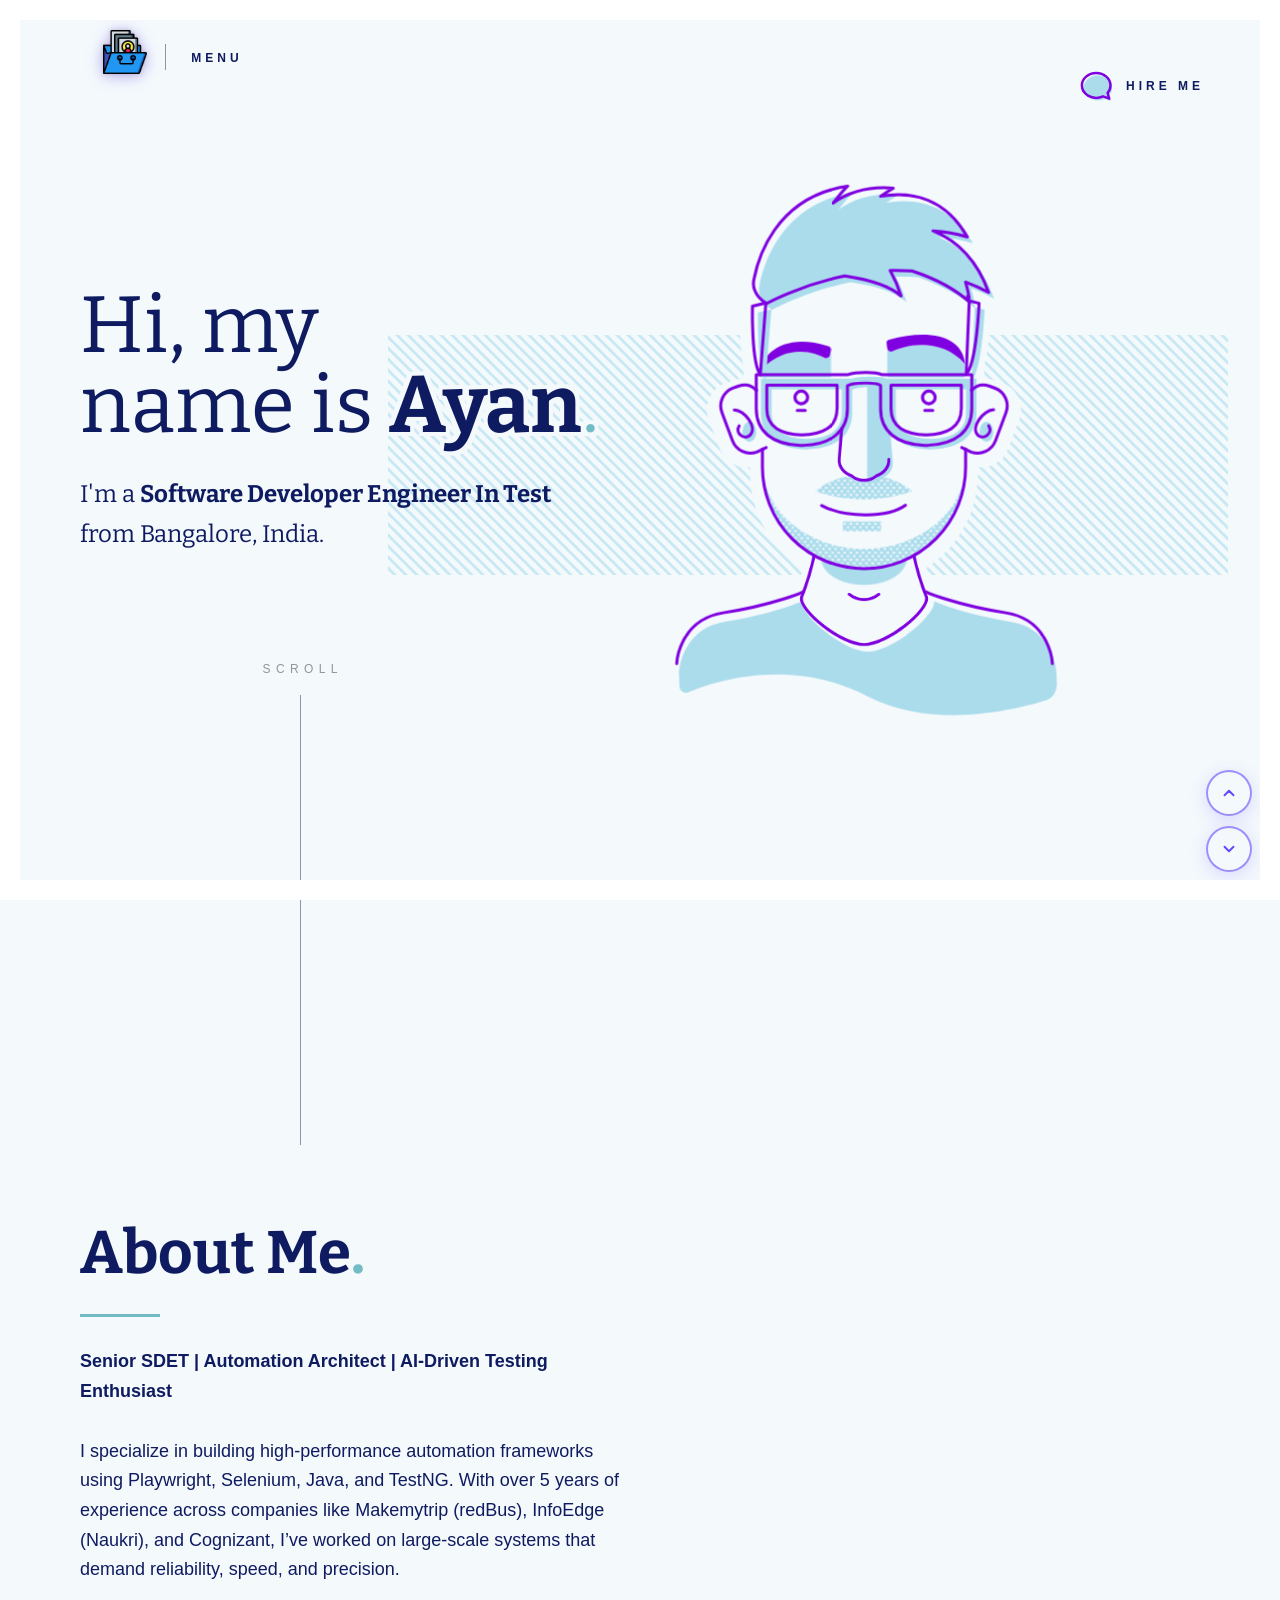
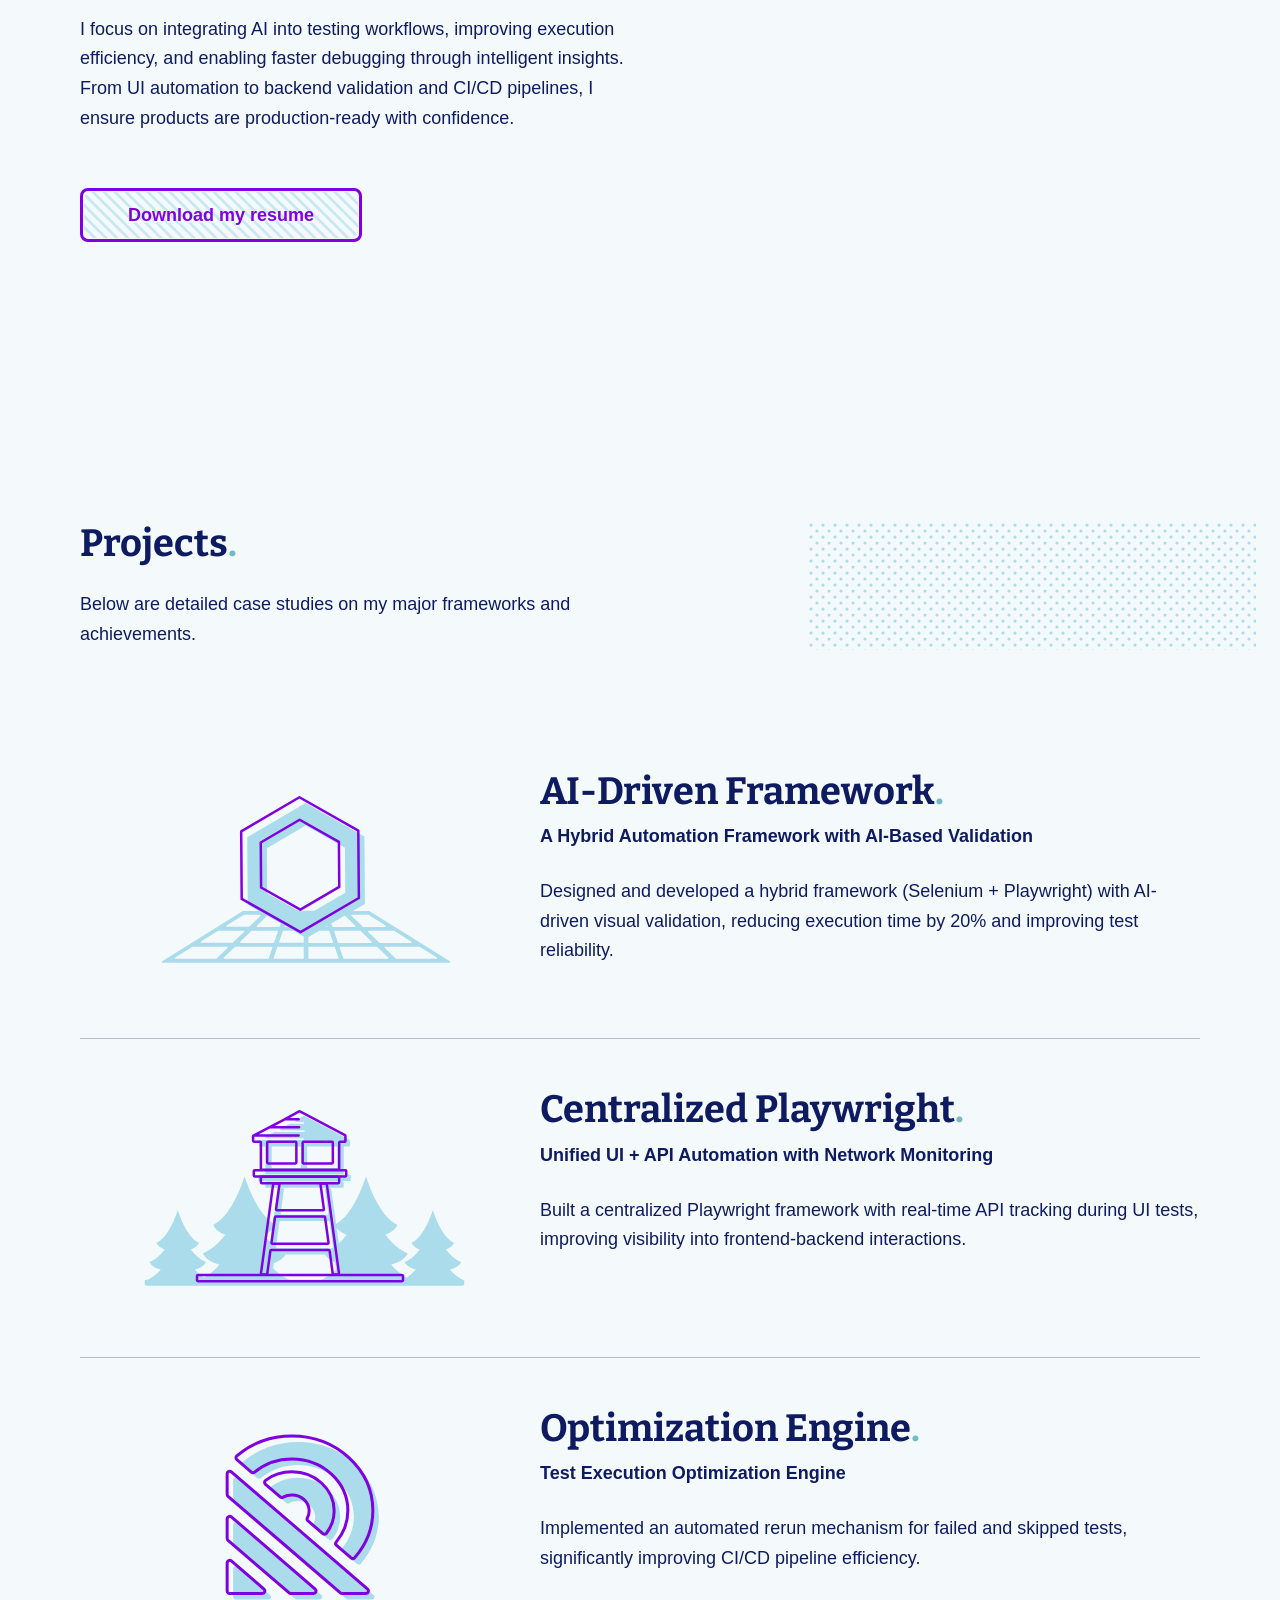
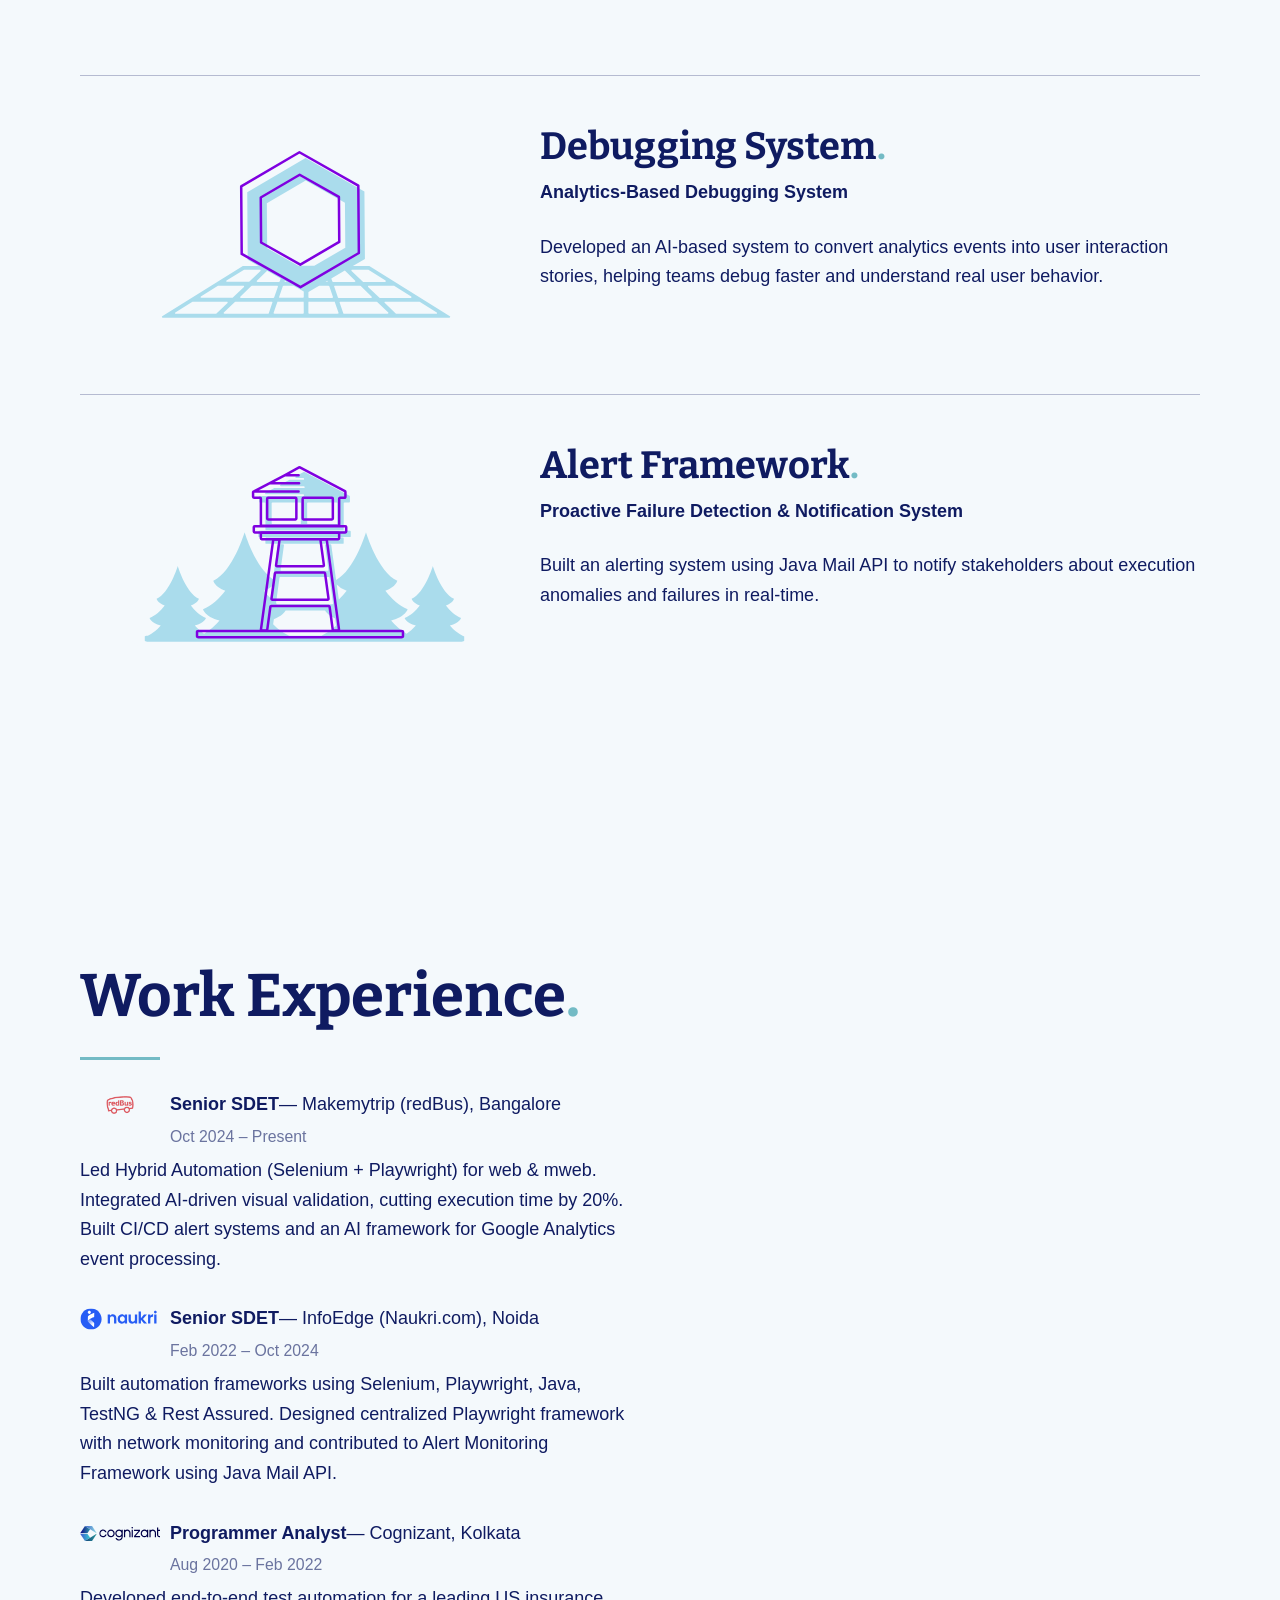
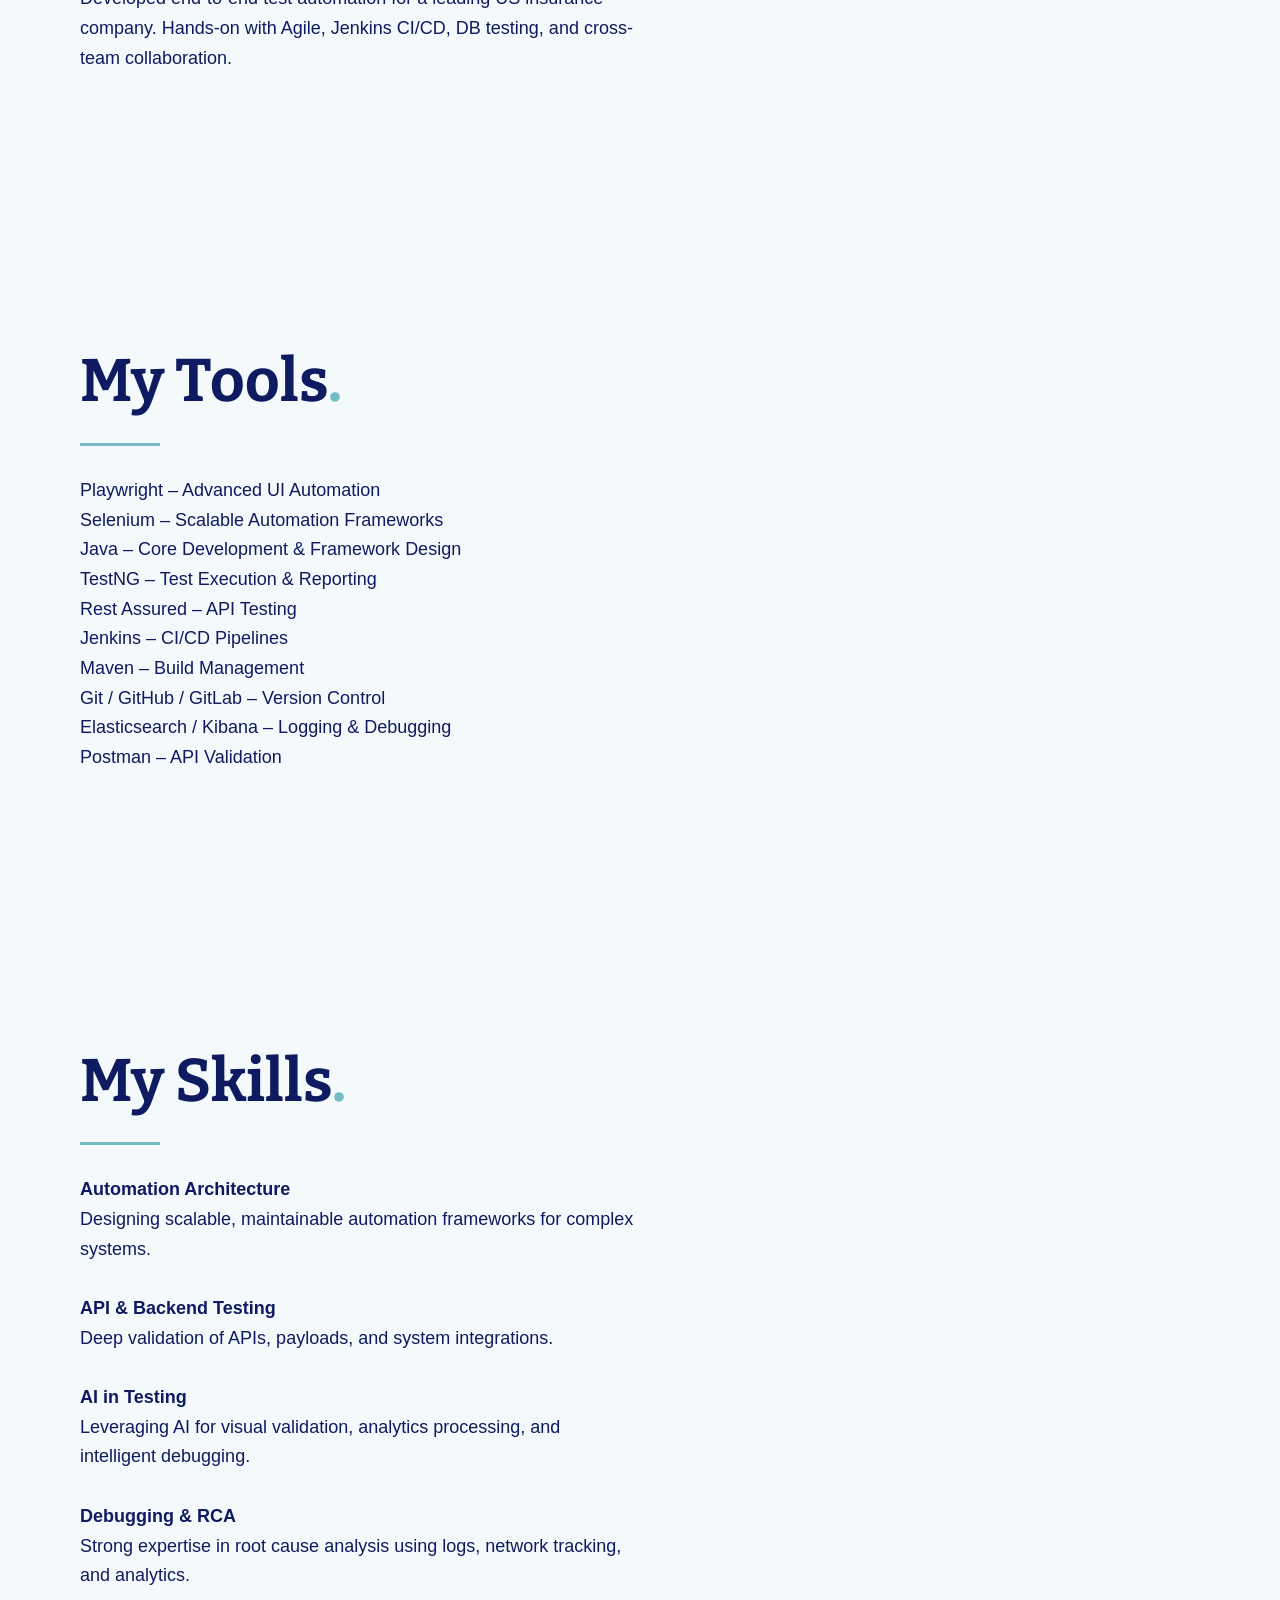
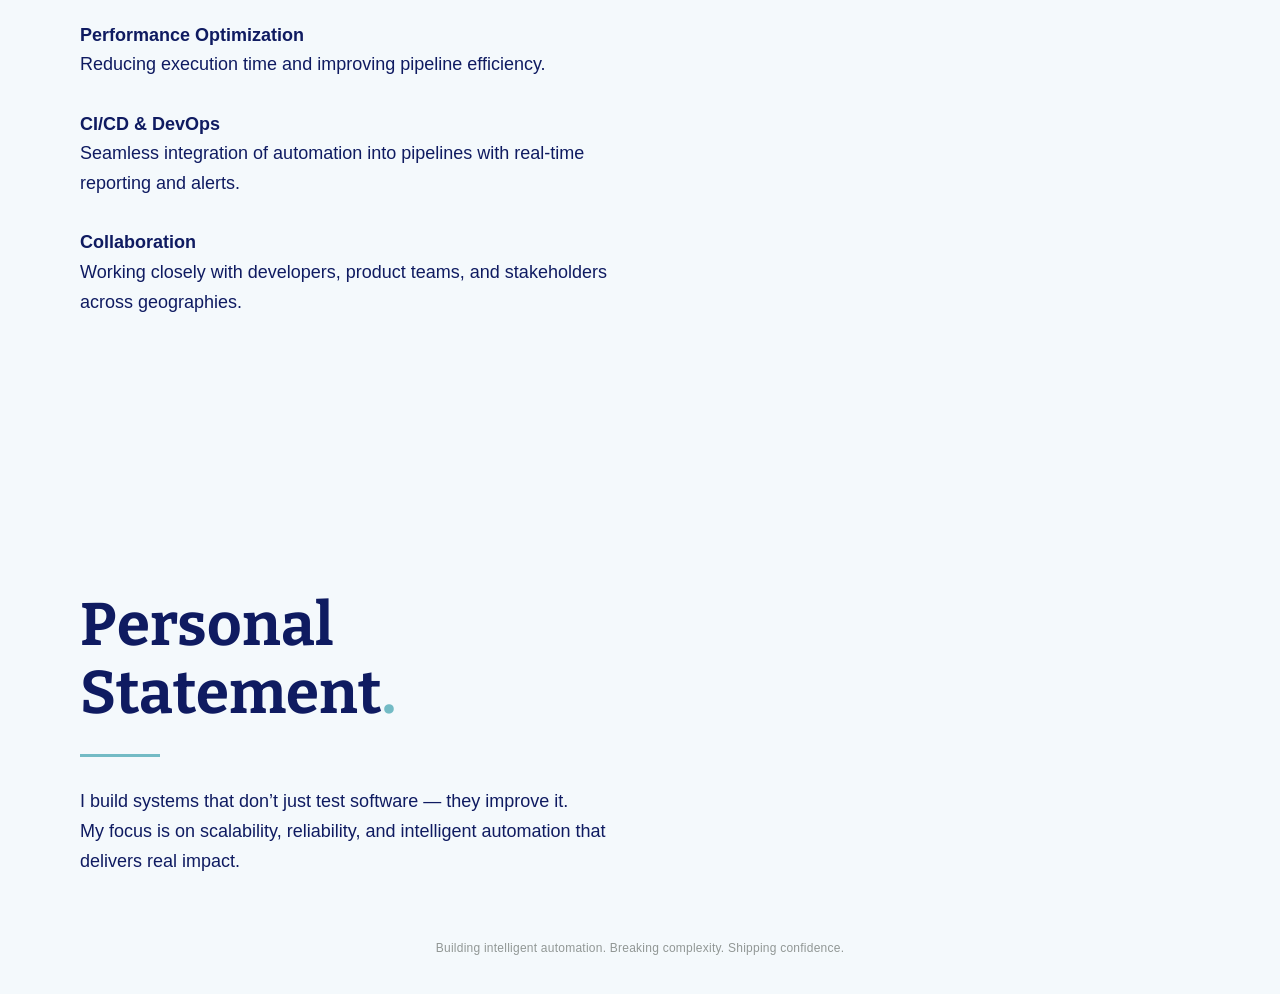
==== index.html @ 2350c87d "feat: initialize portfolio project structure with base styles, assets, and configuration files" ====
<!doctype html><html class="no-js" lang="en"><head><meta charset="UTF-8"><meta name="viewport" content="width=device-width,initial-scale=1"><meta http-equiv="X-UA-Compatible" content="ie=edge"><title>Ayan Ray - SDET</title><meta name="description" content="Robb is an independent creative developer from South Wales who loves helping organisations to build ambitious yet accessible web projects. Sometimes, he also writes in the third person."><meta name="theme-color" content="#aadcec"><meta name="color-scheme" content="only light"><link rel="apple-touch-icon" sizes="180x180" href="./assets/img/apple-touch-icon.png"><link rel="icon" type="image/png" sizes="32x32" href="./assets/img/favicon-32x32.png"><link rel="icon" type="image/png" sizes="16x16" href="./assets/img/favicon-16x16.png"><link rel="icon" type="image/png" href="./assets/img/favicon.ico"><link href="https://front-end.social/@robb" rel="me"><meta property="og:site_name" content="Robb Owen Digital"><meta property="og:type" content="website"><meta property="og:locale" content="en_gb"><meta property="og:url" content="https://robbowen.digital/"><meta property="og:title" content="Robb Owen - Independent Creative Developer"><meta property="og:description" content="Robb is an independent creative developer from South Wales who loves helping organisations to build ambitious yet accessible web projects. Sometimes, he also writes in the third person."><meta property="og:image" content="https://robbowen.digital/assets/img/card.png"><meta name="twitter:image" content="https://robbowen.digital/assets/img/card.png"><meta name="twitter:creator" content="@Robb0wen"><link href="/feed.xml" rel="alternate" type="application/rss+xml" title="RSS Feed"><script>document.querySelector('html').classList.add('js');
    document.querySelector('html').classList.remove('no-js');</script><link href="https://fonts.googleapis.com/css?family=Bitter:400,700&display=swap" rel="stylesheet"><link rel="stylesheet" href="./assets/css/styles.css"><style id="theme">:root{--bg:#f4f9fc;--line:#7f00e0;--fill:#aadcec;--text:#0f1b61;--subtext:#73bbc5;--duo:#aadcec}.stripes{background-image:url("data:image/svg+xml,%3Csvg xmlns='http://www.w3.org/2000/svg' viewBox='0 0 22.93 22.93'%3E%3Cpolygon fill='%23aadcec' points='0 8.18 14.75 22.93 22.74 22.93 0 0.19 0 8.18'/%3E%3Cpolygon fill='%23aadcec' points='22.93 8.37 22.93 0.38 22.56 0 14.56 0 22.93 8.37'/%3E%3C/svg%3E");background-size:11px;opacity:.6}.dots{background-image:url("data:image/svg+xml,%3Csvg version='1.1' id='Layer_1' xmlns='http://www.w3.org/2000/svg' xmlns:xlink='http://www.w3.org/1999/xlink' x='0px' y='0px' viewBox='0 0 22.9 22.9' style='enable-background:new 0 0 22.9 22.9;' xml:space='preserve'%3E%3Ccircle fill='%23aadcec' class='st0' cx='5.7' cy='5.9' r='3'/%3E%3Ccircle fill='%23aadcec' class='st0' cx='17.2' cy='17.2' r='3'/%3E%3C/svg%3E%0A");background-size:12px}</style></head><body><script>
// Force reveal all sections immediately for local/static deployment
window.addEventListener('load', function() {
  setTimeout(function() {
    // Remove loading screen
    var loader = document.querySelector('.loading');
    if (loader) { loader.classList.remove('loading--in'); setTimeout(function(){ loader.style.display='none'; }, 600); }
    // Remove is-loading class
    document.documentElement.classList.remove('is-loading');
    // Force all data-reveal elements to show
    document.querySelectorAll('[data-reveal]').forEach(function(el) {
      var cls = el.dataset.reveal;
      el.classList.add(cls);
      delete el.dataset.reveal;
    });
    // Force reveal-content visible
    document.querySelectorAll('.reveal-content').forEach(function(el) {
      el.style.opacity = '1';
      el.style.transform = 'none';
    });
  }, 800);
});
</script><a class="skip-link u-vhide" href="#main-content">Skip to content</a><div class="loading loading--in"><div class="loading__mask"></div><div class="loader"><div class="lds-ellipsis"><div></div><div></div><div></div><div></div></div></div></div><div class="pagewrap"><div class="mainnav"><div class="logo-wrap"><a href="/"><span class="u-vhide">Back to the homepage</span> <span class="logo js-logo"><img src="./assets/img/custom/portfolio.png" alt="Ayan Ray" style="height:44px;width:auto;display:block;object-fit:contain;"></span></a></div><div class="menu-link"><button class="menu-link__trigger js-menu-trigger" aria-expanded="false" aria-controls="main-menu"><span class="menu-link__mask"><span class="menu-link__label menu-link__label--close js-menu-label-close" aria-hidden="true">Close</span> <span class="menu-link__label menu-link__label--open js-menu-label-open" aria-hidden="false">Menu</span></span></button></div><a class="hire-me" href="mailto:rayayan1947@gmail.com?subject=🤘 Hi Ayan, I\'d like to hire you" data-config-href="menu.hire_me_link"><div class="shade" data-drift="-4 -6" data-drift-center="y"><svg xmlns="http://www.w3.org/2000/svg" viewBox="0 0 60 60"><path class="filled-path" d="M30.78,9.87c13.52,0,24.46,9.58,24.46,21.41a19.4,19.4,0,0,1-5,12.95h0l2.9,9.82L42.37,50.1h0a27.51,27.51,0,0,1-11.59,2.58,26.84,26.84,0,0,1-14-3.86C10.42,45,6.24,38.52,6.24,31.2,6.24,19.53,17.26,9.87,30.78,9.87Z"/></svg></div><div class="main"><svg xmlns="http://www.w3.org/2000/svg" viewBox="0 0 60 60"><path class="stroke-path" d="M27.78,5.87c13.52,0,24.46,9.58,24.46,21.41a19.4,19.4,0,0,1-5,12.95h0l2.9,9.82L39.37,46.1h0a27.51,27.51,0,0,1-11.59,2.58,26.84,26.84,0,0,1-14-3.86C7.42,41,3.24,34.52,3.24,27.2,3.24,15.53,14.26,5.87,27.78,5.87Z"/></svg></div>Hire me</a></div><div class="main-menu js-menu" id="main-menu"><div class="main-menu__mask"></div><div class="main-menu__flyout"><div class="main-menu__inr wrap"><ul class="social-links"><li class="social-links__item"><a class="social-links__link social-links__link--gh" href="https://github.com/ayanrayrocks" rel="noopener noreferrer" target="_blank">Visit my GitHub</a></li><li class="social-links__item"><a class="social-links__link social-links__link--li" href="https://www.linkedin.com/in/ayan-ray-69ba77141/" rel="noopener noreferrer" target="_blank">Connect on LinkedIn</a></li><li class="social-links__item"><a class="social-links__link social-links__link--email" href="mailto:rayayan1947@gmail.com" rel="noopener noreferrer" target="_blank">Send me an Email</a></li></ul><ul class="main-menu__links primary-links"><li class="primary-links__item"><a aria-current="page" class="primary-links__link t-primary" href="/" aria-describedby="desc_home" data-config="menu.item_home">Home</a> <span id="desc_home" class="primary-links__summary">Back to the home page.</span></li><li class="primary-links__item"><a aria-current="page" class="primary-links__link t-primary" href="/work" aria-describedby="desc_work" data-config="menu.item_work">Work</a> <span id="desc_work" class="primary-links__summary">My featured projects.</span></li><li class="primary-links__item"><a class="primary-links__link t-primary" href="/about" aria-describedby="desc_about" data-config="menu.item_about">About</a> <span id="desc_about" class="primary-links__summary">A little about me and my background.</span></li><li class="primary-links__item"><a class="primary-links__link t-primary" href="/writing" aria-describedby="desc_writing" data-config="menu.item_writing">Writing</a> <span id="desc_writing" class="primary-links__summary">My career &amp; work history.</span></li></ul></div></div></div><main id="main-content" class="page-body page-body--header" tabindex="-1"><svg style="position:absolute;top:-900px;left:-900px;clip:rect(0,0,0,0)"><filter id="duotone_filter"><feColorMatrix type="matrix" result="grayscale" values="1 0 0 0 0
                  1 0 0 0 0
                  1 0 0 0 0
                  0 0 0 1 0"/><feComponentTransfer color-interpolation-filters="sRGB" result="duotone"><feFuncR type="table" tableValues="-0.054901960784313725 0.7647058823529411"></feFuncR><feFuncG type="table" tableValues="0.32941176470588235 0.9647058823529412"></feFuncG><feFuncB type="table" tableValues="0.45098039215686275 1.0274509803921568"></feFuncB><feFuncA type="table" tableValues="0 1"></feFuncA></feComponentTransfer></filter></svg><div class="section"><div style="position:relative" data-prlx="0 -0.125"><div class="avatar-bg"><div class="avatar-wrap"><div class="bar-outer" data-prlx="0 -0.175"><div class="bar stripes" data-drift-center="x" data-drift="-10 -10"></div></div><div class="avatar avatar--intro avatar--ready"><svg class="base" viewBox="0 0 702 726"><defs><clipPath id="clip--chin"><path class="svg-blank" d="M351,538.29a133.13,133.13,0,0,1-53.48-11.11v70.14H404.49V527.18A133.22,133.22,0,0,1,351,538.29Z"/></clipPath><clipPath id="clip--eyebrow-l"><rect class="svg-blank" x="224.5" y="213.67" width="87.98" height="87.98"/></clipPath><clipPath id="clip--eyebrow-r"><rect class="svg-blank" x="376.36" y="220.19" width="98.52" height="85.33"/></clipPath><pattern id="pattern--stubble" data-name="SVGID 4 " width="83.3" height="97.7" patternTransform="matrix(0.09, 0, 0, -0.09, -7212.72, 6963.89)" patternUnits="userSpaceOnUse" viewBox="0 0 83.3 97.7"><rect class="svg-blank" width="83.3" height="97.7"/><rect class="svg-blank" width="83.3" height="97.7"/><rect class="svg-fill" x="41.6" y="-24.5" width="83.3" height="48.9"/><circle class="svg-bg" cx="66.3" cy="-0.3" r="17"/><rect class="svg-fill" x="-41.7" y="-24.5" width="83.3" height="48.9"/><rect class="svg-fill" y="24.3" width="83.3" height="48.9"/><circle class="svg-bg" cx="24.6" cy="48.6" r="17"/><rect class="svg-fill" x="41.6" y="73.2" width="83.3" height="48.9"/><circle class="svg-bg" cx="66.3" cy="97.4" r="17"/><rect class="svg-fill" x="-41.7" y="73.2" width="83.3" height="48.9"/></pattern></defs></svg><div class="avatar__animwrap"><div class="layer"><div class="layer head__rotation"><svg viewBox="0 0 702 726"><path class="bgmask mask__head" d="M539.56,330a34.69,34.69,0,0,0-19.39-18.39l-6.88-2.53a33.49,33.49,0,0,0-15.39-2.32V294h-1c2.83-9.45,5.16-22.14,7.05-38.3,2.38-20.48,3.18-39.58,3.21-40.4l.09-2.22,21,11.38-9.74-27.08c-7.53-20.95-17.9-38.58-31-52.75l16.93,5.19-13.62-24C472.1,92.65,445,73.13,411.47,68.2l10.84-6.61-33.48-2.85a140.09,140.09,0,0,0-34.67,1.18l9.89-9.21-35.32,5.42C286,62.69,252.41,82.93,229,116.29c-17.63,25.13-24.75,51.62-27.45,65.3a34.93,34.93,0,0,0,4.26,26.67l-6.33,1.49-.19,8.5c-.21,9.27-.74,50.19,5.12,75.75h-.32v12.78a33.55,33.55,0,0,0-15.44,2.31l-6.8,2.5-.11,0a34.93,34.93,0,0,0-20.16,45c3.32,9,9.87,26.53,13.2,35.41a35.1,35.1,0,0,0,37.06,22.55v6.74c0,76.73,62.42,139.17,139.17,139.18S490.19,498.06,490.2,421.32V414.6a35.11,35.11,0,0,0,36.9-22.54c3.34-8.91,9.87-26.41,13.19-35.37A34.69,34.69,0,0,0,539.56,330Z"/></svg></div><div><svg viewBox="0 0 702 726"><g class="backgroundMask"><path class="bgmask mask__shoulders" d="M588.92,668.08a85,85,0,0,0-8.71-31.4c-7.52-15-23-34-54.27-39.1-45.62-7.42-75.42-17.86-87.34-22.57-3.41-9.62-9.35-27.46-12.91-44.29A11,11,0,0,0,408.62,524H295.42a11,11,0,0,0-17.06,6.72,368.9,368.9,0,0,1-12.06,41.84l-.62.28c-5.72,2.55-37,15.71-92.58,24.74-31.23,5.08-46.75,24.07-54.27,39.1a85.13,85.13,0,0,0-8.7,31.4l0,.35.61,17a17.1,17.1,0,0,0,17.66,16.45,16.83,16.83,0,0,0,6-1.33,277.13,277.13,0,0,1,82.46-20c45.92-3.82,89.17,4.51,128.55,24.76,34.77,17.85,73,23.82,108.61,23.82,48.52,0,92.08-11.09,115.1-18.24a29,29,0,0,0,20.31-28.66Z"/></g><g class="shoulders"><path class="shading svg-fill" d="M585.93,665.46s-2.24-53.35-55.43-62c-54-8.78-86-21.62-93.73-24.93,1,18-52,61.2-80.63,61.2h-.21c-28.89,0-82.53-43.93-80.59-61.67-5.25,2.34-37.82,16.14-94.79,25.4-53.2,8.66-55.43,62-55.43,62l.59,16.67a8.07,8.07,0,0,0,11.2,7.15c30.86-13,123.49-43.91,218.61,5,80,41.08,180,16.46,216.92,5a19.94,19.94,0,0,0,14-19.74Z"></path><path d="M426.35,566.53s33.95,15.6,97.85,25.75c54.46,8.66,56.75,62,56.75,62" class="svg-stroke"></path><path d="M277,566.53s-34,15.6-97.85,25.75c-54.46,8.66-56.75,62-56.75,62" class="svg-stroke"></path></g><g class="neck"><g class="mask mask--chin"><path class="neck__shadow svg-fill" d="M298.68,462v65.2c1.52,17.26,24.37,31,52.33,31s50.78-13.71,52.3-31h.08V462Z"/></g><path class="svg-stroke" d="M290.14,522.34c-5.23,24.68-15.39,51.07-15.39,51.07-3.19,16,48.49,57.59,76.17,57.59h.2c27.68,0,79.36-41.62,76.17-57.59,0,0-10.16-26.39-15.38-51.08"/><path class="neck__adamsapple svg-stroke" d="M332.93,569.71a28.43,28.43,0,0,0,36.14,0"/></g></svg></div></div><div class="head layer"><div class="head__y"><div class="head__yaw"><div class="head__rotation"><div class="shading face-tilt"><svg id="" class="" viewBox="0 0 702 726"><ellipse class="svg-fill" cx="211.09" cy="371.36" rx="8.4" ry="12.43"/><ellipse class="svg-fill" cx="500.51" cy="371.36" rx="8.4" ry="12.43"/></svg></div><div class="beard"><svg id="" class="" viewBox="0 0 702 726"><path class="beard__tache svg-pattern" d="M365.9,425.2a23.71,23.71,0,0,1-29.83,0c-25.53,1.6-44.4,18.82-44.4,18.82A187.24,187.24,0,0,0,410,444S391.3,426.82,365.9,425.2Z"/><path class="beard__chin svg-pattern" d="M351,514.25h0c-68.51,0-124-46.38-124-103.6v3.58A124.06,124.06,0,0,0,351,538.29h0A124.06,124.06,0,0,0,475.08,414.23v-3.58C475.08,467.87,419.54,514.25,351,514.25Z"/><rect class="beard__lip svg-pattern" x="325.2" y="480.7" width="46.65" height="12.1"/></svg></div><div class="eyebrows face-tilt"><div class="eyebrow eyebrows__left"><svg id="" class="" viewBox="0 0 702 726"><path class="svg-fill" d="M302.61,286.93C290,280.19,257.47,268.87,225,301.6v75.56h85.51V277.83l-1,5.81A4.8,4.8,0,0,1,302.61,286.93Z"/><path class="brow svg-fill-stroke" d="M310.54,277.83l-1,5.81a4.8,4.8,0,0,1-7,3.29c-12.68-6.77-45.49-18.19-78.11,15.2,1.65-17.62,28.26-47.23,83-29.23A4.37,4.37,0,0,1,310.54,277.83Z"/></svg></div><div class="eyebrow eyebrows__right"><svg id="" class="" viewBox="0 0 702 726"><path class="svg-fill" d="M386.13,276.58a4.74,4.74,0,0,1-6.72-3.33v85.5h94.43V291.64C442.9,257.6,399,270.43,386.13,276.58Z"/><path class="brow svg-fill-stroke" d="M378.58,267.19l.78,5.81a4.74,4.74,0,0,0,6.77,3.58c13-6.2,57.4-19.17,88.37,15.77-3.29-35.13-44.14-43.45-92.72-29.9A4.33,4.33,0,0,0,378.58,267.19Z"/></svg></div><div class="browmask"><svg id="" class="" viewBox="0 0 702 726"><path class="bgmask" d="M375.2,305c-4.7-1.7-11.5-2.8-21-2.8-4.6,0-14.8.3-23.2,2.8H216.1v42.9c0,28.4,20.2,45.1,55.6,46.2v.1h3.8V394c35.4-1.1,55.6-17.8,55.6-46.2V319c2.5-1.4,9.9-3.4,21-3.6,12.1-.3,18.8,1.7,20.8,3v29.5c0,28.4,20.2,45.1,55.6,46.2v.1h3.8V394c35.4-1.1,55.6-17.8,55.6-46.2V305Z"/><path class="svg-fill" d="M498.27,222.15l-11.87-3c-.71-2-1.44-4-2.13-5.9.68.68,1.26,1.35,1.94,2a169.32,169.32,0,0,0-4.45-19.16,212.14,212.14,0,0,1,28.16,12.68c-14.52-40.36-39.2-63.5-68-75.11a175.25,175.25,0,0,1,42,7.45C457.56,94.72,417.39,84.84,378,91.52c4.55-3.1,9.78-6.39,15.49-9.87-31.84-2.71-55.85,5.9-73.66,18.2,5-5.52,11-14.33,18-20.81C247.63,92.88,227.69,171,223.53,192.28c-4.77,19.32,15.49,30.1,15.49,30.1s39.68-22.17,95.33-33.69c25.65,3.88,52.46,10,68.72,24.49A167.64,167.64,0,0,0,389.71,182c8.71-.1,17.62,0,26.62.58,25.47,8.3,52.25,22.14,69.88,37.55-.24,6.42-1.59,42.5-3.55,86.33H379.26c-4.55-1.64-11.13-2.71-20.32-2.71-4.46,0-14.33.29-22.46,2.71H231.39c3.58-48,6.56-84.68,6.56-84.68l-16.35,3.87s-1.39,61.69,7.91,80.81h-4.24V348c0,27.49,19.55,43.65,53.82,44.72v.1h3.67v-.2c34.27-1.06,53.82-17.23,53.82-44.71V320c2.26-1.26,8.68-3,18.29-3.42V434.29c.32,0,
                        .64,0,1,0a23.66,23.66,0,0,0,15.1-5.42c9.48-3.2,15.87-11.13,15.19-20.23l-3-37.53c8.24,13.26,24.64,20.84,47.72,21.56v.1h3.68v-.2c34.26-1.06,53.81-17.23,53.81-44.71V306.48h-4C495.64,288.65,498.27,222.15,498.27,222.15ZM324,348h-.1c0,11.13-4,19.07-12.1,24.39-7.16,4.75-17.81,7.36-30.78,7.55-13-.19-23.61-2.8-30.78-7.55-8.13-5.32-12.09-13.35-12.09-24.39V319.26H324Zm151.66,0h-.1c0,11.13-4,19.07-12.1,24.39-7.16,4.75-17.8,7.36-30.77,7.55-13-.19-23.62-2.8-30.78-7.55-8.13-5.32-12.1-13.35-12.1-24.39V319.26h85.85Z"/></svg></div></div><div class="ears"><div class="ears__left"><svg id="" class="" viewBox="0 0 702 726"><path class="svg-stroke" d="M231.57,390.59l-11.43,5.32a23.19,23.19,0,0,1-29.71-13.74c-3.19-8.52-9.58-25.65-12.77-34.26A23.15,23.15,0,0,1,191,318l6.58-2.42c8.91-3.39,15.78-1.64,22,4.94"/><path class="svg-stroke" d="M198.66,364c-6,9.3,6.92,17.76,13.06,11.62,9.88-9.88-6.9-31.17-19.06-31.17"/></svg></div><div class="ears__right"><svg id="" class="" viewBox="0 0 702 726"><path class="svg-stroke" d="M482.36,320.52c6.2-6.58,13.07-8.33,22-4.94l6.59,2.42a23.15,23.15,0,0,1,13.35,29.91c-3.19,8.61-9.58,25.74-12.77,34.26a23.2,23.2,0,0,1-29.72,13.74l-11.42-5.32"/><path class="svg-stroke" d="M509.27,344.42c-12.16,0-28.94,21.29-19.07,31.17,6.15,6.14,19.07-2.32,13.07-11.62"/></svg></div></div><div class="nose face-tilt"><svg id="" class="" viewBox="0 0 702 726"><path class="nose__breath svg-stroke" d="M323.63,367.83l-2.93,37c-.67,9.1,5.72,17,15.2,20.23a23.74,23.74,0,0,0,30.2,0c9.39-3.2,15.87-11.13,15.19-20.23"/></svg></div><div class="face-tilt"><div class="mouth"><svg id="" class="" viewBox="0 0 702 726"><path class="svg-stroke" d="M300.33,467.31c25.75,8.49,90,6.12,99.4-8.42"/></svg></div></div><div class="hair face-tilt"><svg id="" class="" viewBox="0 0 702 726"><path class="svg-stroke" d="M409.55,174.85c25.85,8.42,53,22.56,70.66,38.23-.87-2.61-1.84-5.12-2.71-7.54.68.67,1.26,1.35,1.93,2A170,170,0,0,0,475,188.4a214.86,214.86,0,0,1,28.17,12.68c-14.52-40.36-39.2-63.49-68-75.1a174.68,174.68,0,0,1,42,7.45C450.79,87,410.62,77.1,371.23,83.78c4.55-3.1,9.77-6.39,15.48-9.87-31.84-2.71-55.84,5.9-73.65,18.19,5-5.51,11-14.32,18-20.81-90.2,13.84-110.14,92-114.3,113.24-4.77,19.33,15.48,30.1,15.48,30.1s39.68-22.16,95.34-33.68c25.64,3.87,52.45,10,68.71,24.49a168.73,168.73,0,0,0-13.35-31.17C391.65,174.18,400.55,174.27,409.55,174.85Z"/><path class="svg-stroke" d="M475.78,301c12.82-13.38,15.71-86.6,15.71-86.6l-12-3S478,251.56,475.78,301Z"/><path class="svg-stroke" d="M231.18,214.05l-16.36,3.87s-1.55,68.82,9.58,83.63C228.08,252.19,231.18,214.05,231.18,214.05Z"/></svg></div><div class="eyes face-tilt"><div class="eyes__x"><div class="eyes__y"><div class="eyes__left eye"><svg id="" class="" viewBox="0 0 702 726"><line class="eye__lid svg-stroke" x1="269.51" y1="345.29" x2="279.28" y2="345.29"/><path class="eye__dot svg-fill-stroke" d="M274.44,323.52a5.81,5.81,0,1,1-5.81,5.8,5.82,5.82,0,0,1,5.81-5.8m0-3.87a9.68,9.68,0,1,0,9.68,9.67,9.71,9.71,0,0,0-9.68-9.67Z"/></svg></div><div class="eyes__right eye"><svg id="" class="" viewBox="0 0 702 726"><line class="eye__lid svg-stroke" x1="425.23" y1="345.29" x2="435.01" y2="345.29"/><path class="eye__dot svg-fill-stroke" d="M430.17,323.52a5.81,5.81,0,1,1-5.81,5.8,5.83,5.83,0,0,1,5.81-5.8m0-3.87a9.68,9.68,0,1,0,9.68,9.67,9.71,9.71,0,0,0-9.68-9.67Z"/></svg></div></div></div><svg id="" class="" viewBox="0 0 702 726"><path class="eyes__glasses svg-stroke" d="M373.45,301.64c-4.55-1.64-11.13-2.71-20.32-2.71-4.45,0-14.33.29-22.46,2.71H219.47v41.53c0,27.48,19.55,43.65,53.81,44.71v.1H277v-.2c34.26-1.06,53.81-17.22,53.81-44.71V315.19c2.42-1.35,9.58-3.29,20.33-3.48,11.71-.29,18.19,1.65,20.13,2.9v28.56c0,27.48,19.55,43.65,53.81,44.71v.1h3.68v-.2c34.26-1.06,53.81-17.22,53.81-44.71V301.64Zm-55.36,41.53c0,11.13-4,19.06-12.1,24.39-7.16,4.74-17.81,7.35-30.77,7.54-13-.19-23.62-2.8-30.78-7.54-8.13-5.33-12.1-13.36-12.1-24.39V314.42h85.85v28.75Zm151.67,0c0,11.13-4,19.06-12.1,24.39-7.17,4.74-17.81,7.35-30.78,7.54-13-.19-23.62-2.8-30.78-7.54C388,362.23,384,354.2,384,343.17V314.42h85.85v28.75Z"/></svg></div><div class="chin"><svg id="" class="" viewBox="0 0 702 726"><path class="svg-stroke" d="M227,392.74v21.49A124.06,124.06,0,0,0,351,538.29h0A124.06,124.06,0,0,0,475.08,414.23V392.5"/></svg></div></div></div></div></div></div></div></div></div></div><header class="page-header page-header--masthead"><div class="page-header__inr"><div class="page-header__content" data-reveal="is-onscreen" data-prlx="0 0.25"><h1 class="page-header__title lh-tight t-primary t-outline" data-config="hero.title_main">Hi, my &#8203;<br>name is <b>Robb</b><span class="dot">.</span></h1><p class="page-header__lede lh-loose t-primary u-hide:s u-hide:m" data-config="hero.subtitle">I'm an <b>independent creative developer</b> from Abergavenny, South Wales.</p><span class="page-header__scroll" aria-hidden="true"><span><span>S</span> <span>c</span> <span>r</span> <span>o</span> <span>l</span> <span>l</span></span></span></div></div></header><div class="panels" data-reveal="is-onscreen"><div class="panels__main" data-section="about"><div class="article-heading"><h2 class="article-heading__title t-heading t-medium:s t-big:m t-bigger:l" data-config="about.title"><span>Let's work <b>together</b><span class="dot">.</span></span></h2></div><div class="flow reveal-content"><p data-config="about.description"><span class="u-hide:l">I'm an <b>independent creative developer</b> from Abergavenny, South Wales. </span>From interaction design to scaleable design systems, single-page apps to something more experimental with WebGL. I help awesome people to build ambitious yet accessible web projects - <b>the wilder, the better</b>.</p><a href="/work" class="btn data-config-href="about.button_link" download="Ayan_Ray_Resume.pdf""><span class="btn__label" data-config="about.button_text">About my approach</span> <span class="btn__fill stripes" data-drift="-10 -12" aria-hidden="true" data-config="about.button_text">About my approach</span></a></div></div></div><div class="dot-header" data-section="projects"><div class="dot-header__content flow"><h2 class="t-heading t-lede:s t-medium:m t-medium:l" data-config="projects.header_title">Open Source<span class="dot">.</span></h2><p data-config="projects.header_desc">From time to time I like to release open source projects to help the wider web development community. Below are two of my most popular releases.</p></div><div class="dot-header__dots"><div class="dots" data-drift="-6 -10"></div></div></div><div class="project-promo"><div class="project-promo__item project" data-section="projects.project_1"><div class="project__header"><div class="illustration"><svg xmlns="http://www.w3.org/2000/svg" viewBox="0 0 265 170"><path class="svg-bg" d="M229.93,133.58l-53.39-33.29a4.91,4.91,0,0,0-1.07-.49l-.35-47.92-43-24.35-42.62,25,.35,47.21a4.72,4.72,0,0,0-1.41.58L35.07,133.58a4.41,4.41,0,0,0-2,5,4.54,4.54,0,0,0,4.44,3.29H227.44a4.54,4.54,0,0,0,4.44-3.29A4.41,4.41,0,0,0,229.93,133.58ZM172.5,110.1l.12.07h-.81l-.07-.07Zm-80,0h.76l-.07.07h-.81ZM71.29,131.34H58.44l.12-.07H71.37Zm10.95-10.58H75.41l.12-.08h6.78Zm22.6,10.58H87.08l.07-.07h17.72Zm3.65-10.58H98l.07-.08h10.42ZM127,131.34H116.41l0-.07H127Zm-6.89-10.58,0-.08h3.06l.13.08Zm18,10.58v-.07h10.51l0,.07Zm4.07-10.58.12-.08h2.67l0,.08Zm-5.25-21.18h-8.52l-17.62-10-.18-25.17,21.77-12.76,22,12.44.18,25.17Zm19.61,21.1H166.9l.07.08H156.51Zm3.68,10.66,0-.07h17.72l.07.07Zm22.6-10.58-.07-.08h6.78l.11.08Zm11,10.58-.08-.07h12.81l.12.07Z"/></svg><div class="illustration__layer" data-drift="-4 -4"><svg xmlns="http://www.w3.org/2000/svg" viewBox="0 0 265 170"><path class="svg-fill" d="M231.81,140l-53.39-33.28a.64.64,0,0,0-.37-.1H167.51l8-4.66-.33-44.71-39-22.08L97.54,57.78l.33,44.71,7.22,4.1H95a.64.64,0,0,0-.37.1L41.19,140c-.46.29-.21.89.37.89H231.44C232,140.86,232.27,140.26,231.81,140Zm-37-20.18,11.36,7.08c.46.29.21.89-.37.89H185.43a.7.7,0,0,1-.47-.18l-7.33-7.09c-.33-.32,0-.81.47-.81h16.31A.7.7,0,0,1,194.78,119.79Zm-17-10.59,11.36,7.09c.46.28.21.88-.37.88H174.48A.66.66,0,0,1,174,117l-7.33-7.09c-.33-.32-.05-.8.47-.8h10.29A.69.69,0,0,1,177.81,109.2Zm-8.73,7.16c.33.32,0,.81-.47.81H154.47a.62.62,0,0,1-.59-.36l-.64-1.86,8.95-5.25Zm-31,7.49,7.11-4.17h6.15a.6.6,0,0,1,.58.36l2.44,7.09c.11.32-.18.63-.58.63H138.66a.56.56,0,0,1-.61-.5Zm-15.74-7.3.06-.17,1.4.79h-.87C122.5,117.17,122.21,116.86,122.31,116.55Zm28.38,0c.1.31-.19.62-.59.62h-.65l1.21-.71ZM110.75,94.94l-.22-29.8,25.75-15.08,26,14.71.22,29.8-20.51,12H131.3Zm9,20-.65,1.91a.62.62,0,0,1-.59.36H104.39c-.52,0-.8-.49-.47-.81l6.81-6.58Zm-35.94,1.39,11.36-7.09a.69.69,0,0,1,.37-.1h10.29c.52,0,.8.48.47.8L99,117a.66.66,0,0,1-.47.18H84.2C83.62,117.17,83.37,116.57,83.83,116.29Zm-17,10.58,11.36-7.08a.7.7,0,0,1,.37-.11H94.9c.52,0,.8.49.47.81L88,127.58a.7.7,0,0,1-.47.18H67.23C66.65,127.76,66.4,127.16,66.86,126.87Zm9.76,11.47H50.26c-.58,0-.83-.59-.37-.88l11.36-7.09a.79.79,0,0,1,.37-.1H84c.52,0,.8.49.47.81l-7.33,7.09A.7.7,0,0,1,76.62,138.34Zm37.64-7.45L111.82,138a.62.62,0,0,1-.59.36H82.49c-.52,0-.8-.49-.47-.81l7.33-7.08a.66.66,0,0,1,.47-.18h23.86C114.08,130.27,114.37,130.58,114.26,130.89Zm-20.82-3.13c-.52,0-.8-.49-.47-.81l7.33-7.09a.7.7,0,0,1,.47-.18h16.55c.41,0,.7.31.59.63l-2.44,7.09a.62.62,0,0,1-.59.36ZM135,137.85a.56.56,0,0,1-.61.49H115.6c-.4,0-.69-.31-.58-.62l2.44-7.09a.6.6,0,0,1,.59-.36h16.29a.56.56,0,0,1,.61.49Zm-.61-10.09H119.25c-.4,0-.69-.31-.58-.63l2.44-7.09a.6.6,0,0,1,.58-.36h6.52L135,123.5v3.76A.56.56,0,0,1,134.34,127.76Zm23.06,10.58H138.66a.56.56,0,0,1-.61-.49v-7.09a.56.56,0,0,1,.61-.49H155a.6.6,0,0,1,.59.36l2.44,7.09C158.09,138,157.8,138.34,157.4,138.34Zm.13-10.94-2.44-7.09c-.11-.32.18-.63.58-.63h16.56a.7.7,0,0,1,.47.18L180,127c.33.32.05.81-.47.81H158.12A.62.62,0,0,1,157.53,127.4Zm33,10.94H161.77a.62.62,0,0,1-.59-.36l-2.44-7.09c-.11-.31.18-.62.58-.62h23.86a.66.66,0,0,1,.47.18l7.33,7.08C191.31,137.85,191,138.34,190.51,138.34Zm32.23,0H196.38a.7.7,0,0,1-.47-.17l-7.33-7.09c-.33-.32-.05-.81.47-.81h22.33a.79.79,0,0,1,.37.1l11.36,7.09C223.57,137.75,223.32,138.34,222.74,138.34Z"/></svg></div><div class="illustration__layer"><svg xmlns="http://www.w3.org/2000/svg" viewBox="0 0 265 170"><path class="svg-stroke-thin" d="M171.13,53.36l-39-22.07L93.54,53.93l.33,44.71,39,22.07,38.63-22.64ZM132.72,105.8l-26-14.71-.22-29.8L132.28,46.2l26,14.71.22,29.8Z"/></svg></div></div></div><div class="project__details"><div class="flow"><h3 class="t-heading t-lede:s t-medium:m t-medium:l" data-config="projects.project_1.title">SynthWave <b>'84</b><span class="dot">.</span></h3><p data-config="projects.project_1.desc1">I'm a big fan of Visual Studio Code, but when I couldn't find a colour scheme I liked, I decided to roll my own. SynthWave '84 was the result.</p><p data-config="projects.project_1.desc2">Since I first posted about its development the theme has proven to be wildly popular, passing two million downloads in October 2024.</p><a href="https://marketplace.visualstudio.com/items?itemName=RobbOwen.synthwave-vscode" target="_blank" rel="noreferrer" class="btn" data-config-href="projects.project_1.button_link"><span class="btn__label" data-config="projects.project_1.button_text">Get SynthWave '84</span> <span class="btn__fill stripes" data-drift="-10 -12" aria-hidden="true" data-config="projects.project_1.button_text">Get SynthWave '84</span></a></div></div></div><div class="project-promo__item project" data-section="projects.project_2"><div class="project__header"><div class="illustration"><svg xmlns="http://www.w3.org/2000/svg" viewBox="0 0 265 170"><path class="svg-bg" d="M239.55,131.73l-.33-.16a10.3,10.3,0,0,0,2.81-4.74l1.2-5.12-4.92-1.87a11.13,11.13,0,0,1-3-1.74,10.13,10.13,0,0,0,2.1-4.19l.94-4.71-4.39-2c-4.19-1.87-8.87-11.81-10.71-17.94l-5.73-19.19-5.77,19.19c-1.84,6.13-6.52,16.07-10.71,17.94l-4.39,2,.23,1.13c-.49-.42-1-.86-1.48-1.34a13.14,13.14,0,0,0,4.44-7l1-4.71-4.39-1.95C188.93,92,181.76,76.21,179,67l-5.74-19.21-5.13,17.09A6.56,6.56,0,0,0,164.43,62V54.47a6.59,6.59,0,0,0,4.13-6.11V45.1A6.56,6.56,0,0,0,165,39.28L135.25,23.56a6.59,6.59,0,0,0-6.2,0l-5.24,2.82a6.57,6.57,0,0,0-1.94,1.6,6.57,6.57,0,0,0-2.41.75l-5.76,3.1a6.61,6.61,0,0,0-2,1.6,6.42,6.42,0,0,0-2.4.75l-5.56,3a6.49,6.49,0,0,0-2,1.68,6.6,6.6,0,0,0-5.33,6.46v3a6.59,6.59,0,0,0,4.13,6.11V62a6.71,6.71,0,0,0-2.94,1.85L92.82,47.77,87.07,67a93.81,93.81,0,0,1-5.18,13c-4,8.16-8.34,13.62-12.25,15.36l-4.39,1.95,1,4.71a13.14,13.14,0,0,0,4.44,7c-.49.48-1,.92-1.48,1.34l.23-1.13-4.39-2c-4.19-1.87-8.87-11.81-10.71-17.94L48.56,70.12,42.79,89.31c-1.84,6.13-6.52,16.07-10.71,17.94l-4.39,2,.95,4.71a10,10,0,0,0,2.09,4.19,11.13,11.13,0,0,1-3,1.74l-4.92,1.87,1.2,5.12a10.24,10.24,0,0,0,2.68,4.6c-4,.63-6,3.54-6,6.43v2.79c0,3.26,2.63,6.55,7.65,6.55H236.64c5,0,7.65-3.29,7.65-6.55v-2.79A6.46,6.46,0,0,0,239.55,131.73Zm-118.33-27.3h22.56l.82,6H120.4Zm20.35-16.17H123.43l.81-5.89h16.52ZM140.25,55h8v2.34h-8Zm-23.51,0h7.35v2.34h-7.35Zm-12,26.94a6.5,6.5,0,0,0,2.46.48h.8l-.58,4.18C106.43,85.06,105.54,83.49,104.7,81.89Zm37.73,49.42H123.65A24.73,24.73,0,0,1,120,129a20.42,20.42,0,0,0,2.88-2.4H143.2a19.33,19.33,0,0,0,2.88,2.4A24.81,24.81,0,0,1,142.43,131.31ZM157,82.37h.8a6.53,6.53,0,0,0,4-1.34,63.52,63.52,0,0,1-4,6.83Z"/></svg><div class="illustration__layer" data-drift="-4 -6"><svg xmlns="http://www.w3.org/2000/svg" viewBox="0 0 265 170"><path class="svg-fill" d="M106,52h3a.58.58,0,0,1,.59.58V69.87a.58.58,0,0,0,.59.59h50.68a.58.58,0,0,0,.59-.59V52.53A.58.58,0,0,1,162,52H165a.59.59,0,0,0,.59-.59V48.1a.6.6,0,0,0-.31-.52l-29.8-15.71a.61.61,0,0,0-.56,0l-5.22,2.82a.58.58,0,0,0,.28,1.1h4.63a.59.59,0,1,1,0,1.18h-9a.55.55,0,0,0-.28.07l-5.76,3.1a.59.59,0,0,0,.28,1.11h15.08a.59.59,0,1,1,0,1.17H115.47a.68.68,0,0,0-.28.07l-5.56,3a.59.59,0,0,0,.28,1.1h24.67a.58.58,0,0,1,.59.59.59.59,0,0,1-.59.59H106a.58.58,0,0,0-.59.58v3A.59.59,0,0,0,106,52Zm31.22.58a.59.59,0,0,1,.59-.58h18.83a.58.58,0,0,1,.59.58V65.71a.58.58,0,0,1-.59.58H137.84a.59.59,0,0,1-.59-.58Zm-23.51,0a.58.58,0,0,1,.59-.58H132.5a.59.59,0,0,1,.59.58V65.71a.59.59,0,0,1-.59.58H114.33a.58.58,0,0,1-.59-.58Z"/><rect class="svg-fill" x="104.89" y="70.75" width="61.23" height="4.17" rx="0.59"/><path class="svg-fill" d="M240.52,140.39a24.72,24.72,0,0,1-8.73-6.81c6.63-1.87,7.4-5.12,7.4-5.12-3.85-1.46-7.2-4.65-10-8.27,4.77-1.67,5.33-4.46,5.33-4.46-8.7-3.88-14-21.7-14-21.7s-5.32,17.82-14,21.7c0,0,.56,2.79,5.33,4.46-2.76,3.62-6.11,6.81-10,8.27,0,0,.77,3.25,7.4,5.12a28.59,28.59,0,0,1-6.12,5.43,39.88,39.88,0,0,1-10.27-8.76c9.8-2.77,10.94-7.58,10.94-7.58-5.69-2.15-10.65-6.87-14.73-12.22,7.06-2.47,7.89-6.6,7.89-6.6-12.88-5.74-20.74-32.1-20.74-32.1s-7.49,25.08-19.81,31.63l-3.17-23.23a.59.59,0,0,0-.59-.5h-3a.58.58,0,0,0-.58.66l2.22,16.29a.58.58,0,0,1-.58.66H120.23a.58.58,0,0,1-.58-.66l2.22-16.29a.58.58,0,0,0-.58-.66h-3a.59.59,0,0,0-.59.5l-3.09,22.65c-11.72-7.33-18.81-31-18.81-31S88,98.11,75.08,103.85c0,0,.83,4.13,7.89,6.6-4.08,5.35-9,10.07-14.73,12.22,0,0,1.14,4.81,10.94,7.58A40,40,0,0,1,68.92,139a28.4,28.4,0,0,1-6.13-5.43c6.63-1.87,7.4-5.12,7.4-5.12-3.85-1.46-7.2-4.65-10-8.27,4.77-1.67,5.33-4.46,5.33-4.46-8.7-3.88-14-21.7-14-21.7s-5.32,17.82-14,21.7c0,0,.56,2.79,5.33,4.46-2.76,3.62-6.11,6.81-10,8.27,0,0,.77,3.25,7.4,5.12a25.07,25.07,0,0,1-8.54,6.73h-.39c-.91,0-1.65.24-1.65.55v2.79c0,.3.74.55,1.65.55H239.64c.91,0,1.65-.25,1.65-.55v-2.79C241.29,140.66,241,140.49,240.52,140.39Zm-125.81-7.71.46-3.33c5.06-1.94,7.07-4.39,7.81-5.72H149.1c.69,1.22,2.44,3.4,6.67,5.25l.65,4.75a32.92,32.92,0,0,1-9.67,6.68H125.33A34,34,0,0,1,114.71,132.68Zm48.69-22.23a53,53,0,0,1-5.18,5.87l-1.38-10.06A14.42,14.42,0,0,0,163.4,110.45Zm-44.49-8.51a.59.59,0,0,1,.59-.51h32a.59.59,0,0,1,.59.51l2.3,16.86a.58.58,0,0,1-.58.66H117.59c-.33-.23-.65-.48-1-.73ZM114,107.52l-1.07,7.85a52.63,52.63,0,0,1-4.23-4.92A16.08,16.08,0,0,0,114,107.52Z"/><rect class="svg-fill" x="109.57" y="75.2" width="51.86" height="4.17" rx="0.59"/></svg></div><div class="illustration__layer"><svg xmlns="http://www.w3.org/2000/svg" viewBox="0 0 265 170"><path class="svg-stroke-thin" d="M131.58,33.9h-9l-.28.07-9.81,5.21h19.41m-.33,5.52H102a.58.58,0,0,0-.59.58v3a.59.59,0,0,0,.59.59h4a.58.58,0,0,1,.59.58V66.81a.58.58,0,0,0,.59.58h50.68a.58.58,0,0,0,.59-.58V49.46a.58.58,0,0,1,.59-.58H162a.59.59,0,0,0,.59-.59V45a.61.61,0,0,0-.31-.52L132.45,28.8a.61.61,0,0,0-.56,0L122.31,34m-9.81,5.21L102,44.7m29.88-5.35"/><path class="svg-stroke-thin" d="M118.29,76.58h-3a.59.59,0,0,0-.59.51l-8.06,59a.59.59,0,0,0,.58.67h3a.59.59,0,0,0,.58-.51l2.07-15.15a.59.59,0,0,1,.58-.51h38.08a.59.59,0,0,1,.58.51l2.07,15.15a.59.59,0,0,0,.58.51h3a.59.59,0,0,0,.58-.67l-8.06-59a.59.59,0,0,0-.59-.51h-3a.58.58,0,0,0-.58.66l2.22,16.29a.58.58,0,0,1-.58.66H117.23a.58.58,0,0,1-.58-.66l2.22-16.29A.58.58,0,0,0,118.29,76.58ZM148.5,98.36a.59.59,0,0,1,.59.51l2.3,16.86a.58.58,0,0,1-.58.66H114.19a.58.58,0,0,1-.58-.66l2.3-16.86a.59.59,0,0,1,.59-.51Z"/><rect class="svg-stroke-thin" x="101.89" y="67.68" width="61.23" height="4.17" rx="0.59"/><path class="svg-stroke-thin" d="M199.66,141.27c.58,0,1.06-.26,1.06-.59v-3c0-.33-.48-.59-1.06-.59H65.34c-.58,0-1.06.26-1.06.59v3c0,.33.48.59,1.06.59Z"/><rect class="svg-stroke-thin" x="106.57" y="72.13" width="51.86" height="4.17" rx="0.59"/><rect class="svg-stroke-thin" x="110.74" y="48.88" width="19.35" height="14.35" rx="0.59"/><rect class="svg-stroke-thin" x="134.25" y="48.88" width="20.01" height="14.35" rx="0.59"/></svg></div></div></div><div class="project__details"><div class="flow"><h3 class="t-heading t-lede:s t-medium:m t-medium:l" data-config="projects.project_2.title">Tornis<span class="dot">.</span></h3><p data-config="projects.project_2.desc1">Tornis is a minimal JavaScript library that watches the state of your browser's viewport, allowing you to respond whenever something changes.</p><p data-config="projects.project_2.desc2">Think of it as a data store for your viewport, giving you access to screen size, mouse cursor position, scroll position, gyroscope and more.</p><a href="https://tornis.robbowen.digital" target="_blank" rel="noreferrer" class="btn" data-config-href="projects.project_2.button_link"><span class="btn__label" data-config="projects.project_2.button_text">Get Tornis</span> <span class="btn__fill stripes" data-drift="-10 -12" aria-hidden="true" data-config="projects.project_2.button_text">Get Tornis</span></a></div></div></div><div class="project-promo__item project" data-section="projects.project_3"><div class="project__header"><div class="illustration"><svg width="100%" height="100%" viewBox="0 0 265 170"><g transform="matrix(0.998479,0,0,0.998479,0.201908,0.128062)"><path class="svg-bg" d="M82.47,74.372L157.016,138.474C157.958,139.284 159.158,139.729 160.399,139.729C162.725,139.729 171.002,139.729 176.282,139.729C178.452,139.729 180.393,138.379 181.147,136.344C181.901,134.31 181.31,132.021 179.665,130.607C164.397,117.478 103.084,64.755 89.236,52.846C87.698,51.524 85.532,51.219 83.689,52.064C81.846,52.91 80.665,54.752 80.665,56.78C80.665,61.145 80.665,68.122 80.665,70.438C80.665,71.95 81.324,73.386 82.47,74.372ZM80.665,115.897C80.665,121.176 80.665,130.688 80.665,134.54C80.665,135.917 81.211,137.236 82.184,138.209C83.157,139.182 84.477,139.729 85.853,139.729C90.076,139.729 101.212,139.729 107.534,139.729C109.704,139.729 111.645,138.379 112.399,136.344C113.153,134.31 112.562,132.021 110.917,130.607C105.32,125.793 94.374,116.381 89.236,111.963C87.698,110.641 85.532,110.335 83.689,111.181C81.846,112.027 80.665,113.869 80.665,115.897L80.665,115.897ZM144.884,130.607C133.809,121.083 99.311,91.418 89.236,82.754C87.698,81.432 85.532,81.127 83.689,81.973C81.846,82.819 80.665,84.661 80.665,86.688C80.665,90.873 80.665,97.416 80.665,99.646C80.665,101.158 81.324,102.594 82.47,103.58C87.185,107.634 118.79,134.811 123.05,138.474C123.991,139.284 125.191,139.729 126.432,139.729C128.674,139.729 136.438,139.729 141.501,139.729C143.671,139.729 145.611,138.379 146.366,136.344C147.12,134.31 146.529,132.021 144.884,130.607L144.884,130.607ZM88.332,50.096C90.796,52.215 95.724,56.453 97.921,58.335C99.846,59.991 102.694,60.004 104.639,58.363C110.586,53.451 118.483,50.461 127.13,50.461C145.61,50.461 160.749,64.148 160.749,81.188C160.749,88.165 158.195,94.595 153.914,99.736C152.09,101.885 152.346,105.142 154.508,107.002C156.857,109.021 161.813,113.283 164.13,115.27C166.265,117.105 169.48,116.898 171.364,114.8C179.488,105.618 184.335,93.92 184.335,81.188C184.335,52.006 158.778,28.166 127.13,28.166C112.149,28.166 98.515,33.517 88.328,42.231C87.168,43.245 86.52,44.679 86.526,46.183C86.532,47.688 87.191,49.116 88.333,50.097L88.332,50.096ZM107.302,66.409C106.115,65.389 105.452,63.887 105.497,62.322C105.543,60.757 106.293,59.297 107.591,58.308C112.959,54.374 119.747,52.005 127.13,52.005C144.609,52.005 158.663,65.237 158.663,81.354C158.663,87.68 156.511,93.547 152.832,98.356C152.823,98.368 152.814,98.38 152.804,98.392C151.931,99.503 150.642,100.209 149.235,100.346C147.829,100.484 146.427,100.04 145.364,99.126C142.93,97.046 137.763,92.603 135.521,90.675C133.668,89.08 133.18,86.407 134.343,84.272C134.817,83.393 135.076,82.401 135.076,81.354C135.076,77.379 131.442,74.3 127.13,74.3C125.603,74.3 124.172,74.683 123.006,75.328C121.102,76.426 118.712,76.202 117.058,74.78C114.96,72.994 109.874,68.62 107.302,66.409Z"/></g></svg><div class="illustration__layer" data-drift="-4 -4"><svg width="100%" height="100%" viewBox="0 0 265 170"><g transform="matrix(0.424649,0,0,0.423336,-610.178,-248.803)"><path class="svg-fill" d="M1644.68,870.811C1644.68,869.255 1645.58,867.841 1646.99,867.192C1648.4,866.543 1650.06,866.777 1651.24,867.792C1663.32,878.213 1689.06,900.413 1702.22,911.765C1703.48,912.851 1703.93,914.608 1703.35,916.169C1702.77,917.73 1701.29,918.767 1699.63,918.767C1684.76,918.767 1658.58,918.767 1648.65,918.767C1647.6,918.767 1646.59,918.347 1645.84,917.6C1645.1,916.853 1644.68,915.841 1644.68,914.784C1644.68,905.698 1644.68,883.262 1644.68,870.811ZM1646.06,766.612C1645.18,765.855 1644.68,764.752 1644.68,763.592C1644.68,758.13 1644.68,741.673 1644.68,731.379C1644.68,729.822 1645.58,728.409 1646.99,727.759C1648.4,727.11 1650.06,727.344 1651.24,728.359C1683.8,756.447 1827.96,880.799 1863.86,911.765C1865.12,912.851 1865.58,914.608 1865,916.169C1864.42,917.73 1862.94,918.767 1861.28,918.767C1848.86,918.767 1829.4,918.767 1823.93,918.767C1822.98,918.767 1822.06,918.425 1821.34,917.804C1807.13,905.548 1661.81,780.194 1646.06,766.612ZM1782.08,911.765C1783.34,912.851 1783.79,914.608 1783.22,916.169C1782.64,917.73 1781.15,918.767 1779.49,918.767C1767.59,918.767 1749.33,918.767 1744.06,918.767C1743.11,918.767 1742.19,918.425 1741.47,917.804C1731.46,909.164 1657.14,845.064 1646.06,835.502C1645.18,834.745 1644.68,833.643 1644.68,832.483C1644.68,827.222 1644.68,811.791 1644.68,801.921C1644.68,800.364 1645.58,798.951 1646.99,798.301C1648.4,797.652 1650.06,797.887 1651.24,798.901C1674.93,819.335 1756.04,889.304 1782.08,911.765ZM1659.84,709.356C1658.97,708.603 1658.47,707.507 1658.46,706.352C1658.46,705.197 1658.95,704.097 1659.82,703.337C1682.36,683.99 1712.55,672.146 1745.7,672.146C1815.4,672.146 1871.98,724.483 1871.98,788.947C1871.98,816.908 1861.34,842.587 1843.59,862.709C1842.15,864.317 1839.69,864.475 1838.06,863.067C1832.61,858.382 1820.96,848.334 1815.44,843.573C1813.79,842.145 1813.59,839.646 1815.01,837.977C1826.28,824.391 1832.98,807.387 1832.98,788.947C1832.98,744.392 1793.87,708.22 1745.7,708.22C1723.36,708.22 1702.96,716.006 1687.51,728.803C1686.03,730.06 1683.85,730.05 1682.38,728.779C1677.22,724.34 1665.63,714.351 1659.84,709.356ZM1704.44,747.828C1703.54,747.045 1703.03,745.893 1703.06,744.692C1703.1,743.491 1703.67,742.37 1704.63,741.641C1715.91,733.345 1730.18,728.373 1745.7,728.373C1782.08,728.373 1811.62,755.691 1811.62,789.339C1811.62,802.396 1807.17,814.499 1799.6,824.424C1798.93,825.274 1797.95,825.813 1796.88,825.918C1795.81,826.023 1794.74,825.684 1793.92,824.98C1788.21,820.078 1776.07,809.607 1770.8,805.066C1769.38,803.841 1769.01,801.79 1769.9,800.142C1771.66,796.889 1772.62,793.217 1772.62,789.339C1772.62,775.6 1760.56,764.446 1745.7,764.446C1740.66,764.446 1735.93,765.734 1731.89,767.975C1730.44,768.814 1728.62,768.643 1727.36,767.549C1722.43,763.34 1710.48,753.036 1704.44,747.828Z"/></g></svg></div><div class="illustration__layer"><svg width="100%" height="100%" viewBox="0 0 265 170"><g transform="matrix(0.424649,0,0,0.423336,-614.172,-252.797)"><path class="svg-stroke" d="M1644.68,870.811C1644.68,869.255 1645.58,867.841 1646.99,867.192C1648.4,866.543 1650.06,866.777 1651.24,867.792C1663.32,878.213 1689.06,900.413 1702.22,911.765C1703.48,912.851 1703.93,914.608 1703.35,916.169C1702.77,917.73 1701.29,918.767 1699.63,918.767C1684.76,918.767 1658.58,918.767 1648.65,918.767C1647.6,918.767 1646.59,918.347 1645.84,917.6C1645.1,916.853 1644.68,915.841 1644.68,914.784C1644.68,905.698 1644.68,883.262 1644.68,870.811ZM1646.06,766.612C1645.18,765.855 1644.68,764.752 1644.68,763.592C1644.68,758.13 1644.68,741.673 1644.68,731.379C1644.68,729.822 1645.58,728.409 1646.99,727.759C1648.4,727.11 1650.06,727.344 1651.24,728.359C1683.8,756.447 1827.96,880.799 1863.86,911.765C1865.12,912.851 1865.58,914.608 1865,916.169C1864.42,917.73 1862.94,918.767 1861.28,918.767C1848.86,918.767 1829.4,918.767 1823.93,918.767C1822.98,918.767 1822.06,918.425 1821.34,917.804C1807.13,905.548 1661.81,780.194 1646.06,766.612ZM1782.08,911.765C1783.34,912.851 1783.79,914.608 1783.22,916.169C1782.64,917.73 1781.15,918.767 1779.49,918.767C1767.59,918.767 1749.33,918.767 1744.06,918.767C1743.11,918.767 1742.19,918.425 1741.47,917.804C1731.46,909.164 1657.14,845.064 1646.06,835.502C1645.18,834.745 1644.68,833.643 1644.68,832.483C1644.68,827.222 1644.68,811.791 1644.68,801.921C1644.68,800.364 1645.58,798.951 1646.99,798.301C1648.4,797.652 1650.06,797.887 1651.24,798.901C1674.93,819.335 1756.04,889.304 1782.08,911.765ZM1659.84,709.356C1658.97,708.603 1658.47,707.507 1658.46,706.352C1658.46,705.197 1658.95,704.097 1659.82,703.337C1682.36,683.99 1712.55,672.146 1745.7,672.146C1815.4,672.146 1871.98,724.483 1871.98,788.947C1871.98,816.908 1861.34,842.587 1843.59,862.709C1842.15,864.317 1839.69,864.475 1838.06,863.067C1832.61,858.382 1820.96,848.334 1815.44,843.573C1813.79,842.145 1813.59,839.646 1815.01,837.977C1826.28,824.391 1832.98,807.387 1832.98,788.947C1832.98,744.392 1793.87,708.22 1745.7,708.22C1723.36,708.22 1702.96,716.006 1687.51,728.803C1686.03,730.06 1683.85,730.05 1682.38,728.779C1677.22,724.34 1665.63,714.351 1659.84,709.356ZM1704.44,747.828C1703.54,747.045 1703.03,745.893 1703.06,744.692C1703.1,743.491 1703.67,742.37 1704.63,741.641C1715.91,733.345 1730.18,728.373 1745.7,728.373C1782.08,728.373 1811.62,755.691 1811.62,789.339C1811.62,802.396 1807.17,814.499 1799.6,824.424C1798.93,825.274 1797.95,825.813 1796.88,825.918C1795.81,826.023 1794.74,825.684 1793.92,824.98C1788.21,820.078 1776.07,809.607 1770.8,805.066C1769.38,803.841 1769.01,801.79 1769.9,800.142C1771.66,796.889 1772.62,793.217 1772.62,789.339C1772.62,775.6 1760.56,764.446 1745.7,764.446C1740.66,764.446 1735.93,765.734 1731.89,767.975C1730.44,768.814 1728.62,768.643 1727.36,767.549C1722.43,763.34 1710.48,753.036 1704.44,747.828Z"/></g></svg></div></div></div><div class="project__details"><div class="flow"><h3 class="t-heading t-lede:s t-medium:m t-medium:l" data-config="projects.project_3.title">Rekishi<span class="dot">.</span></h3><p data-config="projects.project_3.desc1">Rekishi is a minimal wrapper for the History API that provides additional pub/sub functionality.</p><p data-config="projects.project_3.desc2">If you need to create dynamic transitions between different pages or different types of content, then Rekishi can help.</p><a href="/wrote-about/introducing-rekishi/" class="btn" data-config-href="projects.project_3.button_link"><span class="btn__label" data-config="projects.project_3.button_text">Get Rekishi</span> <span class="btn__fill stripes" data-drift="-10 -12" aria-hidden="true" data-config="projects.project_3.button_text">Get Rekishi</span></a></div></div></div>
<div class="project-promo__item project" data-section="projects.project_4"><div class="project__header"><div class="illustration"><svg xmlns="http://www.w3.org/2000/svg" viewBox="0 0 265 170"><path class="svg-bg" d="M229.93,133.58l-53.39-33.29a4.91,4.91,0,0,0-1.07-.49l-.35-47.92-43-24.35-42.62,25,.35,47.21a4.72,4.72,0,0,0-1.41.58L35.07,133.58a4.41,4.41,0,0,0-2,5,4.54,4.54,0,0,0,4.44,3.29H227.44a4.54,4.54,0,0,0,4.44-3.29A4.41,4.41,0,0,0,229.93,133.58ZM172.5,110.1l.12.07h-.81l-.07-.07Zm-80,0h.76l-.07.07h-.81ZM71.29,131.34H58.44l.12-.07H71.37Zm10.95-10.58H75.41l.12-.08h6.78Zm22.6,10.58H87.08l.07-.07h17.72Zm3.65-10.58H98l.07-.08h10.42ZM127,131.34H116.41l0-.07H127Zm-6.89-10.58,0-.08h3.06l.13.08Zm18,10.58v-.07h10.51l0,.07Zm4.07-10.58.12-.08h2.67l0,.08Zm-5.25-21.18h-8.52l-17.62-10-.18-25.17,21.77-12.76,22,12.44.18,25.17Zm19.61,21.1H166.9l.07.08H156.51Zm3.68,10.66,0-.07h17.72l.07.07Zm22.6-10.58-.07-.08h6.78l.11.08Zm11,10.58-.08-.07h12.81l.12.07Z"/></svg><div class="illustration__layer" data-drift="-4 -4"><svg xmlns="http://www.w3.org/2000/svg" viewBox="0 0 265 170"><path class="svg-fill" d="M231.81,140l-53.39-33.28a.64.64,0,0,0-.37-.1H167.51l8-4.66-.33-44.71-39-22.08L97.54,57.78l.33,44.71,7.22,4.1H95a.64.64,0,0,0-.37.1L41.19,140c-.46.29-.21.89.37.89H231.44C232,140.86,232.27,140.26,231.81,140Zm-37-20.18,11.36,7.08c.46.29.21.89-.37.89H185.43a.7.7,0,0,1-.47-.18l-7.33-7.09c-.33-.32,0-.81.47-.81h16.31A.7.7,0,0,1,194.78,119.79Zm-17-10.59,11.36,7.09c.46.28.21.88-.37.88H174.48A.66.66,0,0,1,174,117l-7.33-7.09c-.33-.32-.05-.8.47-.8h10.29A.69.69,0,0,1,177.81,109.2Zm-8.73,7.16c.33.32,0,.81-.47.81H154.47a.62.62,0,0,1-.59-.36l-.64-1.86,8.95-5.25Zm-31,7.49,7.11-4.17h6.15a.6.6,0,0,1,.58.36l2.44,7.09c.11.32-.18.63-.58.63H138.66a.56.56,0,0,1-.61-.5Zm-15.74-7.3.06-.17,1.4.79h-.87C122.5,117.17,122.21,116.86,122.31,116.55Zm28.38,0c.1.31-.19.62-.59.62h-.65l1.21-.71ZM110.75,94.94l-.22-29.8,25.75-15.08,26,14.71.22,29.8-20.51,12H131.3Zm9,20-.65,1.91a.62.62,0,0,1-.59.36H104.39c-.52,0-.8-.49-.47-.81l6.81-6.58Zm-35.94,1.39,11.36-7.09a.69.69,0,0,1,.37-.1h10.29c.52,0,.8.48.47.8L99,117a.66.66,0,0,1-.47.18H84.2C83.62,117.17,83.37,116.57,83.83,116.29Zm-17,10.58,11.36-7.08a.7.7,0,0,1,.37-.11H94.9c.52,0,.8.49.47.81L88,127.58a.7.7,0,0,1-.47.18H67.23C66.65,127.76,66.4,127.16,66.86,126.87Zm9.76,11.47H50.26c-.58,0-.83-.59-.37-.88l11.36-7.09a.79.79,0,0,1,.37-.1H84c.52,0,.8.49.47.81l-7.33,7.09A.7.7,0,0,1,76.62,138.34Zm37.64-7.45L111.82,138a.62.62,0,0,1-.59.36H82.49c-.52,0-.8-.49-.47-.81l7.33-7.08a.66.66,0,0,1,.47-.18h23.86C114.08,130.27,114.37,130.58,114.26,130.89Zm-20.82-3.13c-.52,0-.8-.49-.47-.81l7.33-7.09a.7.7,0,0,1,.47-.18h16.55c.41,0,.7.31.59.63l-2.44,7.09a.62.62,0,0,1-.59.36ZM135,137.85a.56.56,0,0,1-.61.49H115.6c-.4,0-.69-.31-.58-.62l2.44-7.09a.6.6,0,0,1,.59-.36h16.29a.56.56,0,0,1,.61.49Zm-.61-10.09H119.25c-.4,0-.69-.31-.58-.63l2.44-7.09a.6.6,0,0,1,.58-.36h6.52L135,123.5v3.76A.56.56,0,0,1,134.34,127.76Zm23.06,10.58H138.66a.56.56,0,0,1-.61-.49v-7.09a.56.56,0,0,1,.61-.49H155a.6.6,0,0,1,.59.36l2.44,7.09C158.09,138,157.8,138.34,157.4,138.34Zm.13-10.94-2.44-7.09c-.11-.32.18-.63.58-.63h16.56a.7.7,0,0,1,.47.18L180,127c.33.32.05.81-.47.81H158.12A.62.62,0,0,1,157.53,127.4Zm33,10.94H161.77a.62.62,0,0,1-.59-.36l-2.44-7.09c-.11-.31.18-.62.58-.62h23.86a.66.66,0,0,1,.47.18l7.33,7.08C191.31,137.85,191,138.34,190.51,138.34Zm32.23,0H196.38a.7.7,0,0,1-.47-.17l-7.33-7.09c-.33-.32-.05-.81.47-.81h22.33a.79.79,0,0,1,.37.1l11.36,7.09C223.57,137.75,223.32,138.34,222.74,138.34Z"/></svg></div><div class="illustration__layer"><svg xmlns="http://www.w3.org/2000/svg" viewBox="0 0 265 170"><path class="svg-stroke-thin" d="M171.13,53.36l-39-22.07L93.54,53.93l.33,44.71,39,22.07,38.63-22.64ZM132.72,105.8l-26-14.71-.22-29.8L132.28,46.2l26,14.71.22,29.8Z"/></svg></div></div></div><div class="project__details"><div class="flow"><h3 class="t-heading t-lede:s t-medium:m t-medium:l" data-config="projects.project_4.title">SynthWave <b>'84</b><span class="dot">.</span></h3><p data-config="projects.project_4.desc1">I'm a big fan of Visual Studio Code, but when I couldn't find a colour scheme I liked, I decided to roll my own. SynthWave '84 was the result.</p><p data-config="projects.project_4.desc2">Since I first posted about its development the theme has proven to be wildly popular, passing two million downloads in October 2024.</p><a href="https://marketplace.visualstudio.com/items?itemName=RobbOwen.synthwave-vscode" target="_blank" rel="noreferrer" class="btn" data-config-href="projects.project_4.button_link"><span class="btn__label" data-config="projects.project_4.button_text">Get SynthWave '84</span> <span class="btn__fill stripes" data-drift="-10 -12" aria-hidden="true" data-config="projects.project_4.button_text">Get SynthWave '84</span></a></div></div></div>
<div class="project-promo__item project" data-section="projects.project_5"><div class="project__header"><div class="illustration"><svg xmlns="http://www.w3.org/2000/svg" viewBox="0 0 265 170"><path class="svg-bg" d="M239.55,131.73l-.33-.16a10.3,10.3,0,0,0,2.81-4.74l1.2-5.12-4.92-1.87a11.13,11.13,0,0,1-3-1.74,10.13,10.13,0,0,0,2.1-4.19l.94-4.71-4.39-2c-4.19-1.87-8.87-11.81-10.71-17.94l-5.73-19.19-5.77,19.19c-1.84,6.13-6.52,16.07-10.71,17.94l-4.39,2,.23,1.13c-.49-.42-1-.86-1.48-1.34a13.14,13.14,0,0,0,4.44-7l1-4.71-4.39-1.95C188.93,92,181.76,76.21,179,67l-5.74-19.21-5.13,17.09A6.56,6.56,0,0,0,164.43,62V54.47a6.59,6.59,0,0,0,4.13-6.11V45.1A6.56,6.56,0,0,0,165,39.28L135.25,23.56a6.59,6.59,0,0,0-6.2,0l-5.24,2.82a6.57,6.57,0,0,0-1.94,1.6,6.57,6.57,0,0,0-2.41.75l-5.76,3.1a6.61,6.61,0,0,0-2,1.6,6.42,6.42,0,0,0-2.4.75l-5.56,3a6.49,6.49,0,0,0-2,1.68,6.6,6.6,0,0,0-5.33,6.46v3a6.59,6.59,0,0,0,4.13,6.11V62a6.71,6.71,0,0,0-2.94,1.85L92.82,47.77,87.07,67a93.81,93.81,0,0,1-5.18,13c-4,8.16-8.34,13.62-12.25,15.36l-4.39,1.95,1,4.71a13.14,13.14,0,0,0,4.44,7c-.49.48-1,.92-1.48,1.34l.23-1.13-4.39-2c-4.19-1.87-8.87-11.81-10.71-17.94L48.56,70.12,42.79,89.31c-1.84,6.13-6.52,16.07-10.71,17.94l-4.39,2,.95,4.71a10,10,0,0,0,2.09,4.19,11.13,11.13,0,0,1-3,1.74l-4.92,1.87,1.2,5.12a10.24,10.24,0,0,0,2.68,4.6c-4,.63-6,3.54-6,6.43v2.79c0,3.26,2.63,6.55,7.65,6.55H236.64c5,0,7.65-3.29,7.65-6.55v-2.79A6.46,6.46,0,0,0,239.55,131.73Zm-118.33-27.3h22.56l.82,6H120.4Zm20.35-16.17H123.43l.81-5.89h16.52ZM140.25,55h8v2.34h-8Zm-23.51,0h7.35v2.34h-7.35Zm-12,26.94a6.5,6.5,0,0,0,2.46.48h.8l-.58,4.18C106.43,85.06,105.54,83.49,104.7,81.89Zm37.73,49.42H123.65A24.73,24.73,0,0,1,120,129a20.42,20.42,0,0,0,2.88-2.4H143.2a19.33,19.33,0,0,0,2.88,2.4A24.81,24.81,0,0,1,142.43,131.31ZM157,82.37h.8a6.53,6.53,0,0,0,4-1.34,63.52,63.52,0,0,1-4,6.83Z"/></svg><div class="illustration__layer" data-drift="-4 -6"><svg xmlns="http://www.w3.org/2000/svg" viewBox="0 0 265 170"><path class="svg-fill" d="M106,52h3a.58.58,0,0,1,.59.58V69.87a.58.58,0,0,0,.59.59h50.68a.58.58,0,0,0,.59-.59V52.53A.58.58,0,0,1,162,52H165a.59.59,0,0,0,.59-.59V48.1a.6.6,0,0,0-.31-.52l-29.8-15.71a.61.61,0,0,0-.56,0l-5.22,2.82a.58.58,0,0,0,.28,1.1h4.63a.59.59,0,1,1,0,1.18h-9a.55.55,0,0,0-.28.07l-5.76,3.1a.59.59,0,0,0,.28,1.11h15.08a.59.59,0,1,1,0,1.17H115.47a.68.68,0,0,0-.28.07l-5.56,3a.59.59,0,0,0,.28,1.1h24.67a.58.58,0,0,1,.59.59.59.59,0,0,1-.59.59H106a.58.58,0,0,0-.59.58v3A.59.59,0,0,0,106,52Zm31.22.58a.59.59,0,0,1,.59-.58h18.83a.58.58,0,0,1,.59.58V65.71a.58.58,0,0,1-.59.58H137.84a.59.59,0,0,1-.59-.58Zm-23.51,0a.58.58,0,0,1,.59-.58H132.5a.59.59,0,0,1,.59.58V65.71a.59.59,0,0,1-.59.58H114.33a.58.58,0,0,1-.59-.58Z"/><rect class="svg-fill" x="104.89" y="70.75" width="61.23" height="4.17" rx="0.59"/><path class="svg-fill" d="M240.52,140.39a24.72,24.72,0,0,1-8.73-6.81c6.63-1.87,7.4-5.12,7.4-5.12-3.85-1.46-7.2-4.65-10-8.27,4.77-1.67,5.33-4.46,5.33-4.46-8.7-3.88-14-21.7-14-21.7s-5.32,17.82-14,21.7c0,0,.56,2.79,5.33,4.46-2.76,3.62-6.11,6.81-10,8.27,0,0,.77,3.25,7.4,5.12a28.59,28.59,0,0,1-6.12,5.43,39.88,39.88,0,0,1-10.27-8.76c9.8-2.77,10.94-7.58,10.94-7.58-5.69-2.15-10.65-6.87-14.73-12.22,7.06-2.47,7.89-6.6,7.89-6.6-12.88-5.74-20.74-32.1-20.74-32.1s-7.49,25.08-19.81,31.63l-3.17-23.23a.59.59,0,0,0-.59-.5h-3a.58.58,0,0,0-.58.66l2.22,16.29a.58.58,0,0,1-.58.66H120.23a.58.58,0,0,1-.58-.66l2.22-16.29a.58.58,0,0,0-.58-.66h-3a.59.59,0,0,0-.59.5l-3.09,22.65c-11.72-7.33-18.81-31-18.81-31S88,98.11,75.08,103.85c0,0,.83,4.13,7.89,6.6-4.08,5.35-9,10.07-14.73,12.22,0,0,1.14,4.81,10.94,7.58A40,40,0,0,1,68.92,139a28.4,28.4,0,0,1-6.13-5.43c6.63-1.87,7.4-5.12,7.4-5.12-3.85-1.46-7.2-4.65-10-8.27,4.77-1.67,5.33-4.46,5.33-4.46-8.7-3.88-14-21.7-14-21.7s-5.32,17.82-14,21.7c0,0,.56,2.79,5.33,4.46-2.76,3.62-6.11,6.81-10,8.27,0,0,.77,3.25,7.4,5.12a25.07,25.07,0,0,1-8.54,6.73h-.39c-.91,0-1.65.24-1.65.55v2.79c0,.3.74.55,1.65.55H239.64c.91,0,1.65-.25,1.65-.55v-2.79C241.29,140.66,241,140.49,240.52,140.39Zm-125.81-7.71.46-3.33c5.06-1.94,7.07-4.39,7.81-5.72H149.1c.69,1.22,2.44,3.4,6.67,5.25l.65,4.75a32.92,32.92,0,0,1-9.67,6.68H125.33A34,34,0,0,1,114.71,132.68Zm48.69-22.23a53,53,0,0,1-5.18,5.87l-1.38-10.06A14.42,14.42,0,0,0,163.4,110.45Zm-44.49-8.51a.59.59,0,0,1,.59-.51h32a.59.59,0,0,1,.59.51l2.3,16.86a.58.58,0,0,1-.58.66H117.59c-.33-.23-.65-.48-1-.73ZM114,107.52l-1.07,7.85a52.63,52.63,0,0,1-4.23-4.92A16.08,16.08,0,0,0,114,107.52Z"/><rect class="svg-fill" x="109.57" y="75.2" width="51.86" height="4.17" rx="0.59"/></svg></div><div class="illustration__layer"><svg xmlns="http://www.w3.org/2000/svg" viewBox="0 0 265 170"><path class="svg-stroke-thin" d="M131.58,33.9h-9l-.28.07-9.81,5.21h19.41m-.33,5.52H102a.58.58,0,0,0-.59.58v3a.59.59,0,0,0,.59.59h4a.58.58,0,0,1,.59.58V66.81a.58.58,0,0,0,.59.58h50.68a.58.58,0,0,0,.59-.58V49.46a.58.58,0,0,1,.59-.58H162a.59.59,0,0,0,.59-.59V45a.61.61,0,0,0-.31-.52L132.45,28.8a.61.61,0,0,0-.56,0L122.31,34m-9.81,5.21L102,44.7m29.88-5.35"/><path class="svg-stroke-thin" d="M118.29,76.58h-3a.59.59,0,0,0-.59.51l-8.06,59a.59.59,0,0,0,.58.67h3a.59.59,0,0,0,.58-.51l2.07-15.15a.59.59,0,0,1,.58-.51h38.08a.59.59,0,0,1,.58.51l2.07,15.15a.59.59,0,0,0,.58.51h3a.59.59,0,0,0,.58-.67l-8.06-59a.59.59,0,0,0-.59-.51h-3a.58.58,0,0,0-.58.66l2.22,16.29a.58.58,0,0,1-.58.66H117.23a.58.58,0,0,1-.58-.66l2.22-16.29A.58.58,0,0,0,118.29,76.58ZM148.5,98.36a.59.59,0,0,1,.59.51l2.3,16.86a.58.58,0,0,1-.58.66H114.19a.58.58,0,0,1-.58-.66l2.3-16.86a.59.59,0,0,1,.59-.51Z"/><rect class="svg-stroke-thin" x="101.89" y="67.68" width="61.23" height="4.17" rx="0.59"/><path class="svg-stroke-thin" d="M199.66,141.27c.58,0,1.06-.26,1.06-.59v-3c0-.33-.48-.59-1.06-.59H65.34c-.58,0-1.06.26-1.06.59v3c0,.33.48.59,1.06.59Z"/><rect class="svg-stroke-thin" x="106.57" y="72.13" width="51.86" height="4.17" rx="0.59"/><rect class="svg-stroke-thin" x="110.74" y="48.88" width="19.35" height="14.35" rx="0.59"/><rect class="svg-stroke-thin" x="134.25" y="48.88" width="20.01" height="14.35" rx="0.59"/></svg></div></div></div><div class="project__details"><div class="flow"><h3 class="t-heading t-lede:s t-medium:m t-medium:l" data-config="projects.project_5.title">Tornis<span class="dot">.</span></h3><p data-config="projects.project_5.desc1">Tornis is a minimal JavaScript library that watches the state of your browser's viewport, allowing you to respond whenever something changes.</p><p data-config="projects.project_5.desc2">Think of it as a data store for your viewport, giving you access to screen size, mouse cursor position, scroll position, gyroscope and more.</p><a href="https://tornis.robbowen.digital" target="_blank" rel="noreferrer" class="btn" data-config-href="projects.project_5.button_link"><span class="btn__label" data-config="projects.project_5.button_text">Get Tornis</span> <span class="btn__fill stripes" data-drift="-10 -12" aria-hidden="true" data-config="projects.project_5.button_text">Get Tornis</span></a></div></div></div></div></div>
<div class="panels" data-reveal="is-onscreen">
  <div class="panels__main" data-section="work_experience">
    <div class="article-heading">
      <h2 class="article-heading__title t-heading t-medium:s t-big:m t-bigger:l" data-config="work_experience.title">
        Loading...
      </h2>
    </div>
    <div class="flow reveal-content">
      <p data-config="work_experience.description">Loading...</p>
    </div>
  </div>
</div>

<div class="panels" data-reveal="is-onscreen">
  <div class="panels__main" data-section="tools">
    <div class="article-heading">
      <h2 class="article-heading__title t-heading t-medium:s t-big:m t-bigger:l" data-config="tools.title">
        Loading...
      </h2>
    </div>
    <div class="flow reveal-content">
      <p data-config="tools.description">Loading...</p>
    </div>
  </div>
</div>

<div class="panels" data-reveal="is-onscreen">
  <div class="panels__main" data-section="skills">
    <div class="article-heading">
      <h2 class="article-heading__title t-heading t-medium:s t-big:m t-bigger:l" data-config="skills.title">
        Loading...
      </h2>
    </div>
    <div class="flow reveal-content">
      <p data-config="skills.description">Loading...</p>
    </div>
  </div>
</div>

<div class="panels" data-reveal="is-onscreen">
  <div class="panels__main" data-section="statement">
    <div class="article-heading">
      <h2 class="article-heading__title t-heading t-medium:s t-big:m t-bigger:l" data-config="statement.title">
        Loading...
      </h2>
    </div>
    <div class="flow reveal-content">
      <p data-config="statement.description">Loading...</p>
    </div>
  </div>
</div>

<div class="panels" data-reveal="is-onscreen">
  <div class="panels__main" data-section="contact">
    <div class="article-heading">
      <h2 class="article-heading__title t-heading t-medium:s t-big:m t-bigger:l" data-config="contact.title">
        Loading...
      </h2>
    </div>
    <div class="flow reveal-content">
      <p data-config="contact.description">Loading...</p>
    </div>
  </div>
</div>
</main></div><small class="made-in-wales" data-config="footer.text">© MMXXVI. Gwneud yn Ne Cymru.</small><script src="./assets/js/main.js"></script><script src="./assets/js/configLoader.js"></script>

<style>
  .made-in-wales {
    transition: opacity 0.4s ease;
  }
</style>
<script>
  (function() {
    var madeInWales = document.querySelector('.made-in-wales');
    if (!madeInWales) return;
    window.addEventListener('scroll', function() {
      var scrollY = window.scrollY || window.pageYOffset;
      // Start fading after 80px scroll, fully hidden at 220px
      var opacity = Math.max(0, 1 - (scrollY - 80) / 140);
      madeInWales.style.opacity = opacity;
    }, { passive: true });
  })();
</script>


<style>
  .scroll-nav {
    position: fixed;
    bottom: 28px;
    right: 28px;
    display: flex;
    flex-direction: column;
    gap: 10px;
    z-index: 9999;
  }
  .scroll-btn {
    width: 46px;
    height: 46px;
    border-radius: 50%;
    border: 2px solid rgba(99, 70, 255, 0.6);
    background: rgba(255,255,255,0.08);
    backdrop-filter: blur(12px);
    -webkit-backdrop-filter: blur(12px);
    color: #6346ff;
    font-size: 20px;
    cursor: pointer;
    display: flex;
    align-items: center;
    justify-content: center;
    opacity: 0;
    transform: translateY(10px);
    transition: opacity 0.35s ease, transform 0.35s ease, background 0.2s ease, border-color 0.2s ease;
    pointer-events: none;
    box-shadow: 0 4px 18px rgba(99,70,255,0.18);
  }
  .scroll-btn.visible {
    opacity: 1;
    transform: translateY(0);
    pointer-events: auto;
  }
  .scroll-btn:hover {
    background: rgba(99, 70, 255, 0.18);
    border-color: rgba(99, 70, 255, 1);
  }
  .scroll-btn svg {
    width: 18px;
    height: 18px;
    stroke: currentColor;
    fill: none;
    stroke-width: 2.5;
    stroke-linecap: round;
    stroke-linejoin: round;
  }
</style>

<div class="scroll-nav" id="scrollNav">
  <button class="scroll-btn" id="scrollUpBtn" title="Scroll to top" aria-label="Scroll up">
    <svg viewBox="0 0 24 24"><polyline points="18 15 12 9 6 15"/></svg>
  </button>
  <button class="scroll-btn" id="scrollDownBtn" title="Scroll to bottom" aria-label="Scroll down">
    <svg viewBox="0 0 24 24"><polyline points="6 9 12 15 18 9"/></svg>
  </button>
</div>

<script>
(function() {
  var upBtn   = document.getElementById('scrollUpBtn');
  var downBtn = document.getElementById('scrollDownBtn');
  var threshold = 120; // px from top/bottom before showing buttons

  function updateButtons() {
    var scrollY  = window.scrollY || window.pageYOffset;
    var maxScroll = document.documentElement.scrollHeight - window.innerHeight;
    var nearTop    = scrollY < threshold;
    var nearBottom = scrollY > maxScroll - threshold;

    // Up button: show whenever not near top
    upBtn.classList.toggle('visible', !nearTop);

    // Down button: show whenever not near bottom
    downBtn.classList.toggle('visible', !nearBottom);
  }

  upBtn.addEventListener('click', function() {
    window.scrollTo({ top: 0, behavior: 'smooth' });
  });

  downBtn.addEventListener('click', function() {
    window.scrollTo({ top: document.documentElement.scrollHeight, behavior: 'smooth' });
  });

  window.addEventListener('scroll', updateButtons, { passive: true });
  updateButtons(); // run once on load
})();
</script>

<script>
(function() {
  function replaceLogoWithCustom() {
    var logoSpan = document.querySelector('.logo.js-logo');
    if (logoSpan) {
      logoSpan.innerHTML = '<img src="./assets/img/custom/portfolio.png" alt="Ayan Ray" style="height:44px;width:auto;display:block;object-fit:contain;">';
      // Remove the js-logo class so JS does not re-process it
      logoSpan.classList.remove('js-logo');
      return true;
    }
    return false;
  }
  // Try immediately
  if (!replaceLogoWithCustom()) {
    // If DOM not ready yet, wait for it
    document.addEventListener('DOMContentLoaded', function() {
      // Try again after DOMContentLoaded
      replaceLogoWithCustom();
      // Also try after a tick in case main.js fires right after
      setTimeout(replaceLogoWithCustom, 100);
      setTimeout(replaceLogoWithCustom, 500);
      setTimeout(replaceLogoWithCustom, 1200);
    });
  }
  // Ensure it persists even after any JS animation runs
  window.addEventListener('load', function() {
    setTimeout(replaceLogoWithCustom, 50);
    setTimeout(replaceLogoWithCustom, 300);
    setTimeout(replaceLogoWithCustom, 1000);
  });
})();
</script>
<style>
  /* ── Custom logo positioning & shadow ───────────────────────── */
  .logo.js-logo img,
  .logo-wrap .logo img {
    margin-left: 38px;
    filter: drop-shadow(0 2px 8px rgba(99,70,255,0.35)) drop-shadow(0 0px 2px rgba(0,0,0,0.18));
    transition: filter 0.3s ease, transform 0.4s cubic-bezier(0.34,1.56,0.64,1);
  }

  /* Animate logo on menu open */
  .logo-wrap.menu-open img {
    filter: drop-shadow(0 0 14px rgba(99,70,255,0.85)) drop-shadow(0 2px 8px rgba(99,70,255,0.5));
    transform: scale(1.1) rotate(-4deg);
  }

  /* Menu button click ripple */
  .menu-link__trigger {
    position: relative;
    overflow: hidden;
  }
  .menu-link__trigger::after {
    content: "";
    position: absolute;
    border-radius: 50%;
    width: 8px;
    height: 8px;
    background: rgba(99, 70, 255, 0.45);
    transform: scale(0);
    left: 50%;
    top: 50%;
    translate: -50% -50%;
    transition: none;
    pointer-events: none;
  }
  .menu-link__trigger.ripple::after {
    animation: menuRipple 0.55s ease-out forwards;
  }
  @keyframes menuRipple {
    0%   { transform: scale(0); opacity: 1; }
    100% { transform: scale(14); opacity: 0; }
  }

  /* Menu label letter-spacing animation */
  .menu-link__label {
    transition: letter-spacing 0.3s ease;
  }
  .menu-link__trigger:active .menu-link__label {
    letter-spacing: 3px;
  }
</style>

<script>
(function() {
  var menuBtn = document.querySelector('.js-menu-trigger');
  var logoWrap = document.querySelector('.logo-wrap');
  if (!menuBtn || !logoWrap) return;

  menuBtn.addEventListener('click', function() {
    // Ripple on button
    menuBtn.classList.remove('ripple');
    void menuBtn.offsetWidth; // reflow to restart animation
    menuBtn.classList.add('ripple');
    setTimeout(function() { menuBtn.classList.remove('ripple'); }, 600);

    // Toggle logo glow + tilt based on menu state
    var isOpen = menuBtn.getAttribute('aria-expanded') === 'true';
    // aria-expanded is toggled BY main.js AFTER this click fires,
    // so we check it before the toggle and invert
    if (isOpen) {
      logoWrap.classList.remove('menu-open');
    } else {
      logoWrap.classList.add('menu-open');
      setTimeout(function() { logoWrap.classList.remove('menu-open'); }, 700);
    }
  });
})();
</script>
<style>
  /* LinkedIn social link icon */
  .social-links__link--li::before {
    background-image: url("data:image/svg+xml,%3Csvg xmlns='http://www.w3.org/2000/svg' viewBox='0 0 24 24'%3E%3Cpath fill='%230077b5' d='M20.447 20.452h-3.554v-5.569c0-1.328-.027-3.037-1.852-3.037-1.853 0-2.136 1.445-2.136 2.939v5.667H9.351V9h3.414v1.561h.046c.477-.9 1.637-1.85 3.37-1.85 3.601 0 4.267 2.37 4.267 5.455v6.286zM5.337 7.433a2.062 2.062 0 0 1-2.063-2.065 2.064 2.064 0 1 1 2.063 2.065zm1.782 13.019H3.555V9h3.564v11.452zM22.225 0H1.771C.792 0 0 .774 0 1.729v20.542C0 23.227.792 24 1.771 24h20.451C23.2 24 24 23.227 24 22.271V1.729C24 .774 23.2 0 22.222 0h.003z'/%3E%3C/svg%3E");
  }
</style>
<style>
  /* ── Menu nav alignment fix ─────────────────────────────────── */
  .primary-links {
    list-style: none !important;
    padding: 0 !important;
    margin: 0 !important;
  }
  .primary-links__item {
    display: block !important;
    position: relative !important;
    margin-bottom: 0.15em !important;
  }
  .primary-links__link {
    display: block !important;
    position: static !important;
  }
  .primary-links__summary {
    display: block !important;
    position: static !important;
    left: auto !important;
    top: auto !important;
    transform: none !important;
    font-size: 0.78em !important;
    opacity: 0.6 !important;
    margin-top: -0.3em !important;
    margin-bottom: 0.6em !important;
    padding-left: 0 !important;
  }
</style>

<style>
/* ── Remove bottom whitespace gap ──────────────────────────────── */
.page-body { margin-bottom: 0px !important; padding-bottom: 40px !important; }
.page-body--header { margin-bottom: 0px !important; }
html, body, .pagewrap { min-height: 100vh; overflow-x: hidden; }
/* Override the massive bottom space left behind by removing sections */
main#main-content { min-height: auto !important; padding-bottom: 0 !important; margin-bottom: 40px !important; }
/* Make sure the last panel does not push too much margin either */
.panels:last-of-type { margin-bottom: 0 !important; }
</style>

</body></html>
---- assets/css/styles.css ----
a,abbr,acronym,address,applet,article,aside,audio,b,big,blockquote,body,canvas,caption,center,cite,code,dd,del,details,dfn,div,dl,dt,em,embed,fieldset,figcaption,figure,footer,form,h1,h2,h3,h4,h5,h6,header,hgroup,html,i,iframe,img,ins,kbd,label,legend,li,mark,menu,nav,object,ol,output,p,pre,q,ruby,s,samp,section,small,span,strike,strong,sub,summary,sup,table,tbody,td,tfoot,th,thead,time,tr,tt,u,ul,var,video{margin:0;padding:0;border:0;font-size:100%;font:inherit;vertical-align:baseline}article,aside,details,figcaption,figure,footer,header,hgroup,menu,nav,section{display:block}body{line-height:1}ol,ul{list-style:none}blockquote,q{quotes:none}blockquote:after,blockquote:before,q:after,q:before{content:"";content:none}table{border-collapse:collapse;border-spacing:0}@media(prefers-reduced-motion:reduce){*,:after,:before{animation:none!important;transition:none!important}}:root{--bg:#f4f9fc;--line:#6000cb;--fill:#aadcec;--text:#0f1b61;--subtext:#73bbc5;--duo:#105d67}a:not([class]){font-weight:700;color:inherit;border-bottom:.125em solid var(--fill,var(--subtext))}a:not([class]),a:not([class]) abbr{text-decoration:none}.flow{margin:0 auto;position:relative}.flow>*+*{margin-top:20px}.flow em{font-style:italic}.flow strong{font-weight:700}.flow label,.flow p{-webkit-font-smoothing:antialiased;font-family:-apple-system,BlinkMacSystemFont,Segoe UI,Roboto,Helvetica,Arial,sans-serif,Apple Color Emoji,Segoe UI Emoji,Segoe UI Symbol;margin:25px auto;font-size:1.6rem;line-height:1.65;font-weight:400;color:var(--text)}@media(min-width:512px){.flow label,.flow p{font-size:1.8rem}}.flow label:first-child,.flow p:first-child{margin-top:0}.flow img{max-width:100%;height:auto}.flow>h3+p{margin-top:10px}.flow label{font-weight:700;display:block}.flow *+h2{margin-top:90px}.flow *+h3{margin-top:60px}.flow ol,.flow ul{list-style:none;padding-left:2.5rem;margin:30px auto}.flow ol li,.flow ul li{-webkit-font-smoothing:antialiased;font-family:-apple-system,BlinkMacSystemFont,Segoe UI,Roboto,Helvetica,Arial,sans-serif,Apple Color Emoji,Segoe UI Emoji,Segoe UI Symbol;font-size:1.6rem;line-height:1.65;font-weight:400;color:var(--text);margin:15px auto}@media(min-width:512px){.flow ol li,.flow ul li{font-size:1.8rem}}.flow ul li{position:relative}.flow ul li:before{content:"";position:absolute;width:8px;height:8px;background:var(--subtext);left:-2.5rem;top:.85rem;border-radius:100%}.flow ol{counter-reset:list-counter}.flow ol li{counter-increment:list-counter;position:relative}.flow ol li:before{content:counter(list-counter) ".";position:absolute;font-weight:700;vertical-align:bottom;width:10px;height:1em;color:var(--subtext);left:-2.5rem;top:0}.flow blockquote{position:relative;margin:40px auto;padding-left:40px}.flow blockquote:before{content:"“";font-family:-apple-system,BlinkMacSystemFont,Segoe UI,Roboto,Helvetica,Arial,sans-serif,Apple Color Emoji,Segoe UI Emoji,Segoe UI Symbol;position:absolute;top:-5px;left:0;font-size:8rem;font-weight:700;color:var(--subtext)}.flow blockquote p{font-family:Bitter,serif;font-size:2rem;letter-spacing:.0075em;line-height:1.65;max-width:900px;font-weight:400;color:var(--text);font-weight:700}.flow blockquote p b{font-weight:700}@media(min-width:512px){.flow blockquote p{font-size:2.4rem}}@media(min-width:512px){.flow blockquote{margin:60px auto;padding-left:55px}.flow blockquote:before{font-size:10rem}}.dot{color:var(--subtext)}.t-heading,.t-strong,b,strong{font-weight:700}.t-heading,.t-primary{position:relative;font-family:Bitter,serif;line-height:1.125;color:var(--text);scroll-margin-top:-40px}.t-allcaps{-webkit-font-smoothing:antialiased;font-family:-apple-system,BlinkMacSystemFont,Segoe UI,Roboto,Helvetica,Arial,sans-serif,Apple Color Emoji,Segoe UI Emoji,Segoe UI Symbol;text-transform:uppercase;font-weight:600;letter-spacing:.075em;line-height:1.25}.t-outline{text-shadow:-1px -1px var(--bg),0 -1px var(--bg),1px -1px var(--bg),-1px 0 var(--bg),1px 0 var(--bg),-1px 1px var(--bg),0 1px var(--bg),1px 1px var(--bg),-2px -2px var(--bg),0 -2px var(--bg),2px -2px var(--bg),-2px 0 var(--bg),2px 0 var(--bg),-2px 2px var(--bg),0 2px var(--bg),2px 2px var(--bg),-3px -3px var(--bg),0 -3px var(--bg),3px -3px var(--bg),-3px 0 var(--bg),3px 0 var(--bg),-3px 3px var(--bg),0 3px var(--bg),3px 3px var(--bg),-4px -4px var(--bg),0 -4px var(--bg),4px -4px var(--bg),-4px 0 var(--bg),4px 0 var(--bg),-4px 4px var(--bg),0 4px var(--bg),4px 4px var(--bg)}abbr,dfn{display:inline-block;line-height:1.25;border-bottom:.125em dashed var(--fill,var(--subtext));cursor:help;text-decoration:none}@media screen and (max-width:512px){.t-beast\:s{font-size:8rem}.t-biggest\:s{font-size:7.5rem}.t-bigger\:s{font-size:6rem}.t-big\:s{font-size:4.2rem}.t-medium\:s{font-size:3.8rem}.t-subhead\:s{font-size:2.8rem}.t-lede\:s{font-size:2.4rem}.t-sublede\:s{font-size:2rem}.t-body\:s{font-size:1.8rem}.t-small\:s{font-size:1.5rem}.t-tiny\:s{font-size:1.2rem}}@media screen and (min-width:513px)and (max-width:1000px){.t-beast\:m{font-size:8rem}.t-biggest\:m{font-size:7.5rem}.t-bigger\:m{font-size:6rem}.t-big\:m{font-size:4.2rem}.t-medium\:m{font-size:3.8rem}.t-subhead\:m{font-size:2.8rem}.t-lede\:m{font-size:2.4rem}.t-sublede\:m{font-size:2rem}.t-body\:m{font-size:1.8rem}.t-small\:m{font-size:1.5rem}.t-tiny\:m{font-size:1.2rem}}@media screen and (min-width:1001px){.t-beast\:l{font-size:8rem}.t-biggest\:l{font-size:7.5rem}.t-bigger\:l{font-size:6rem}.t-big\:l{font-size:4.2rem}.t-medium\:l{font-size:3.8rem}.t-subhead\:l{font-size:2.8rem}.t-lede\:l{font-size:2.4rem}.t-sublede\:l{font-size:2rem}.t-body\:l{font-size:1.8rem}.t-small\:l{font-size:1.5rem}.t-tiny\:l{font-size:1.2rem}}@media screen and (min-width:1201px){.t-beast\:xl{font-size:8rem}.t-biggest\:xl{font-size:7.5rem}.t-bigger\:xl{font-size:6rem}.t-big\:xl{font-size:4.2rem}.t-medium\:xl{font-size:3.8rem}.t-lede\:xl{font-size:2.4rem}.t-sublede\:xl{font-size:2rem}.t-body\:xl{font-size:1.8rem}.t-small\:xl{font-size:1.5rem}.t-tiny\:xl{font-size:1.2rem}}.lh-tight{line-height:1}.lh-mid{line-height:1.5}.lh-loose,p:not([class]){line-height:1.65}p:not([class]){-webkit-font-smoothing:antialiased;font-family:-apple-system,BlinkMacSystemFont,Segoe UI,Roboto,Helvetica,Arial,sans-serif,Apple Color Emoji,Segoe UI Emoji,Segoe UI Symbol;font-size:1.6rem;font-weight:400;color:var(--text)}@media(min-width:512px){p:not([class]){font-size:1.8rem}}.article code{color:var(--subtext);font-weight:700;white-space:nowrap;font-family:Consolas,Monaco,Andale Mono,Ubuntu Mono,monospace;font-size:.95em}.article img+pre{margin-top:25px}.selectbox{margin-left:1rem;position:relative;display:inline-block;vertical-align:middle;color:var(--line);border:3px solid var(--line);border-radius:8px;overflow:hidden}.selectbox:after{content:"";position:absolute;top:50%;right:1.5rem;width:1rem;height:.6rem;margin-top:-.3rem;border-top:.6rem solid var(--line);border-left:.5rem solid transparent;border-right:.5rem solid transparent}.selectbox select{-webkit-font-smoothing:antialiased;font-family:-apple-system,BlinkMacSystemFont,Segoe UI,Roboto,Helvetica,Arial,sans-serif,Apple Color Emoji,Segoe UI Emoji,Segoe UI Symbol;font-size:1.6rem;line-height:1.65;font-weight:400;color:var(--text);background:transparent;appearance:none;margin:0;border:none;padding:0 3rem 0 1rem}@media(min-width:512px){.selectbox select{font-size:1.8rem}}.avatar-wrap{perspective:1000px;position:relative;width:100%;height:50vh}.bar-outer{position:relative;height:100%}.bar{backface-visibility:hidden;transition:transform 1.5s ease-out;position:absolute;width:80vw;max-width:975px;height:240px;background-size:11px;top:35%;left:50%;transform:translateX(-50%);opacity:.75;overflow:hidden}.bar:after,.bar:before{content:"";position:absolute;top:0;left:0;width:50%;height:100%;background:var(--bg);animation:barReveal .7s cubic-bezier(.23,1,.32,1) 1.5s backwards}.is-loading .bar:after,.is-loading .bar:before{animation-play-state:paused}.bar:before{transform:translateX(-100%)}.bar:after{left:auto;right:0;transform:translateX(100%)}.avatar{width:60vw;height:auto;max-width:465px;position:absolute;top:40%;left:50%;transform:translate(-50%,-50%);transform-origin:bottom center;backface-visibility:hidden;will-change:transform}.avwrap{position:relative;margin-bottom:500px}.beard,.face-tilt,.head__rotation,.head__yaw,.neck__shadow{transform-origin:50% 80%}.avatar--ready .beard,.avatar--ready .ears__left,.avatar--ready .ears__right,.avatar--ready .face-tilt,.avatar--ready .head__rotation,.avatar--ready .head__yaw,.avatar--ready .mouth{will-change:transform;backface-visibility:hidden;perspective:1000;transition:transform .35s ease-out}.avatar--ready .neck__shadow{will-change:transform;backface-visibility:hidden;perspective:1000;transition:transform .4s ease-in-out}.avatar--ready .neck__adamsapple{will-change:transform;animation:breath 2.5s ease-in-out infinite alternate}.avatar--ready .head__y{will-change:transform;animation:breathHead 2.5s ease-in-out infinite alternate}.avatar--ready .nose__breath{will-change:transform;animation:breathNose 2.5s ease-in-out infinite alternate}.avatar--ready .eyes__x,.avatar--ready .eyes__y{backface-visibility:hidden;perspective:1000;transition:all .1s ease-out 10ms}.avatar--ready.creeper .eyes__x,.avatar--ready.creeper .eyes__y{backface-visibility:hidden;perspective:1000;transition:all .3s ease-in-out}.avatar--ready .eyebrow{transition:all .36s ease-in-out}.avatar--ready .eyebrow,.avatar--ready .mouth path{backface-visibility:hidden;perspective:1000}.dizzy .mouth svg{display:none}.dizzy .mouth:before{width:12%;background:var(--line);bottom:34%;transform-origin:top center;animation:breatheMouthUp 2s ease-in-out infinite alternate}.dizzy .mouth:after,.dizzy .mouth:before{content:"";position:absolute;height:2%;border-radius:100%;left:50%;margin-left:-6%}.dizzy .mouth:after{transform-origin:bottom center;width:16%;border-bottom-left-radius:0;border-bottom-right-radius:0;background:var(--bg);bottom:33%;width:12%;animation:breatheMouth 2s ease-in-out infinite alternate}.dizzy .eyebrows__left{animation:dizzyBrowL 2s ease-in-out infinite alternate}.dizzy .eyebrows__right{animation:dizzyBrowR 2s ease-in-out infinite alternate}.dizzy .eyes__left .eye__dot{animation:dizzyEyeL 2.5s ease-in infinite alternate}.dizzy .eyes__right .eye__dot{animation:dizzyEyeR 2.5s ease-in infinite alternate-reverse}.dizzy .eyes__x,.dizzy .eyes__y{transform:none}.dizzy .head__yaw{animation:dizzyYaw 2.5s ease-in-out infinite alternate}.dizzy .head__rotation{animation:dizzySway 1.5s ease-in-out infinite alternate}.bgmask{fill:var(--bg)}.mask--chin{clip-path:url(#clip--chin)}@media screen and (max-width:512px){.avatar .svg-stroke{stroke-width:.45vw}}@media screen and (min-width:513px)and (max-width:1200px){.avatar .svg-stroke{stroke-width:2.5px}}.mask--eyebrow-l{clip-path:url(#clip--eyebrow-l)}.mask--eyebrow-r{clip-path:url(#clip--eyebrow-r)}.svg-pattern{fill:url(#pattern--stubble)}.layer *{backface-visibility:hidden}.layer div,.layer svg{position:absolute;top:0;left:0;right:0;bottom:0;height:100%;width:100%}.avatar--intro .avatar__animwrap{backface-visibility:hidden;transform-origin:center bottom;animation:bakedAvatar 1.5s cubic-bezier(.215,.61,.355,1) 1.25s backwards}.avatar--intro .eyebrows,.avatar--intro .hair,.avatar--intro .mouth,.avatar--intro .nose,.avatar--intro .shading{backface-visibility:hidden;animation:bakedSecondary 1.5s cubic-bezier(.215,.61,.355,1) 1.25s backwards}.avatar--intro .head__y{transform-origin:center 75%;animation:headIn .975s cubic-bezier(.215,.61,.355,1) 1.25s backwards}.avatar--intro .eyes__glasses{backface-visibility:hidden;transform-origin:center bottom;animation:bakedGlasses 1.5s ease-out 1.25s backwards}.avatar__animwrap{position:absolute;top:0;left:0;right:0;bottom:0;backface-visibility:hidden;transform-origin:bottom center}.is-loading .avatar__animwrap,.is-loading .eyebrows,.is-loading .hair,.is-loading .head__y,.is-loading .mouth,.is-loading .nose,.is-loading .shading{animation-play-state:paused!important}@keyframes barReveal{0%{transform:translateX(0)}}@keyframes avatarIn{0%{opacity:0}}@keyframes headIn{5%{transform:scale(1.075,.85)}20%{transform:scale(.8,1.05)}50%{transform:scale(1.025,.9)}0%,to{transform:scale(1)}}@keyframes breatheMouthUp{0%{transform:translateY(2px) scale(.9)}to{transform:translateY(0) scale(.85,1.25)}}@keyframes breatheMouth{to{transform:scaleY(.5)}}@keyframes breath{to{transform:none}0%{transform:translateY(2px)}}@keyframes breathHead{to{transform:translateY(4px)}0%{transform:translateY(0)}}@keyframes breathNose{to{transform:none}0%{transform:translateX(-24px) scaleX(1.075)}}@keyframes dizzySway{0%{transform:rotate(-2deg)}to{transform:rotate(2deg)}}@keyframes dizzyEyeL{0%{transform:translate(68px,85px) scale(.75)}}@keyframes dizzyEyeR{0%{transform:translate(108px,85px) scale(.75)}}@keyframes dizzyYaw{0%{transform:translateY(-2px)}to{transform:translateY(5px)}}@keyframes dizzyBrowL{0%{transform:translateY(-5px)}to{transform:translateY(5px)}}@keyframes dizzyBrowR{0%{transform:translateY(10px)}to{transform:translateY(0)}}@keyframes bakedAvatar{0%{opacity:0;transform:scale(1.2337282615,.9459515515)}1%{transform:scale(1.2918607173,1.0306209681)}3%{transform:scale(1.3225012657,1.1003424939)}4%{transform:scale(1.3279217986,1.1529759485)}6%{transform:scale(1.2780508182,1.2053248387)}7%{transform:scale(1.2319227548,1.2071001777)}9%{transform:scale(1.1212535786,1.1731169371)}10%{transform:scale(1.065401853,1.1432184169)}12%{transform:scale(1.0139650316,1.1087997909)}14%{transform:scale(.9695373498,1.0727445662)}15%{transform:scale(.933868851,1.0375976325)}17%{transform:scale(.9078836758,1.0054553618)}18%{transform:scale(.8917480812,.9779011157)}20%{transform:scale(.8849762281,.9559832879)}21%{transform:scale(.8865612095,.9402307497)}23%{transform:scale(.8951191068,.9306989734)}25%{transform:scale(.909034912,.9270391878)}26%{transform:scale(.9266007455,.9285826319)}28%{transform:scale(.94613876,.9344322277)}29%{transform:scale(.9661032636,.9435547022)}31%{transform:scale(.9851587564,.9548672291)}32%{transform:scale(1.0022326142,.9673139193)}34%{transform:scale(1.0165429605,.9799288545)}35%{transform:scale(1.0276037641,.9918837191)}37%{transform:scale(1.0352103339,1.0025193646)}39%{transform:scale(1.0394091434,1.0113617679)}40%{opacity:1;transform:scale(1.0404563112,1.0181237609)}42%{transform:scale(1.0387691198,1.0226946098)}43%{transform:scale(1.034874726,1.0251199696)}45%{transform:scale(1.0293597564,1.0255749681)}46%{transform:scale(1.0228238592,1.0243331865)}48%{transform:scale(1.0158395586,1.0217341395)}50%{transform:scale(1.0089199995,1.0181515542)}51%{transform:scale(1.0024954209,1.0139643429)}53%{transform:scale(.9968985163,1.009531703)}54%{transform:scale(.9923582464,1.0051732943)}56%{transform:scale(.9890012015,1.0011549741)}57%{transform:scale(.9868592659,.9976801467)}59%{transform:scale(.9858821306,.994886412)}60%{transform:scale(.9859531139,.9928469165)}62%{transform:scale(.9869067741,.9915755959)}64%{transform:scale(.9885469209,.9910353795)}65%{transform:scaleX(.9906638165)}67%{transform:scaleX(.9930495981)}68%{transform:scaleX(.9955112128)}70%{transform:scaleX(.9978804249)}71%{transform:scaleX(1.000020707)}73%{transform:scaleX(1.0018310571)}75%{transform:scaleX(1.0032469692)}76%{transform:scaleX(1.0042389329)}78%{transform:scaleX(1.004808938)}79%{transform:scaleX(1.0049855108)}81%{transform:scaleX(1.0048178258)}82%{transform:scaleX(1.0043694066)}84%{transform:scaleX(1.0037118824)}85%{transform:scaleX(1.0029191863)}87%{transform:scaleX(1.0020624986)}89%{transform:scaleX(1.0012061418)}90%{transform:scaleX(1.000404541)}92%{transform:scaleX(.9997002821)}93%{transform:scaleX(.9991232199)}95%{transform:scaleX(.9986905339)}96%{transform:scaleX(.9984075818)}to{transform:scale(1)}}@keyframes bakedGlasses{0%{transform:translate(1.8252168953px,79.7310864062px)}1%{transform:translate(3.2774357765px,75.4413983327px)}3%{transform:translate(4.3396984375px,67.9666001762px)}4%{transform:translate(5.017755689px,58.1765685246px)}6%{transform:translate(5.3336033642px,35.0111906855px)}7%{transform:translate(5.059784667px,23.1422908208px)}9%{transform:translate(3.9229540015px,1.8073616254px)}11%{transform:translate(2.3804793012px,-13.8144413047px)}12%{transform:translate(1.58649247px,-19.0126499763px)}14%{transform:translate(.8335809956px,-22.4440411613px)}15%{transform:translate(.1537990991px,-24.2050590992px)}17%{transform:translate(-.429446493px,-24.4624457122px)}19%{transform:translate(-.9012614032px,-23.4339517343px)}20%{transform:translate(-1.2547155021px,-21.369410516px)}22%{transform:translate(-1.4899731836px,-18.5330831103px)}23%{transform:translate(-1.61319571px,-15.1879789668px)}25%{transform:translate(-1.6353065485px,-11.5826477653px)}26%{transform:translate(-1.5707036404px,-7.940735931px)}28%{transform:translate(-1.4359923625px,-4.4534154419px)}30%{transform:translate(-1.2488005569px,-1.2746296768px)}31%{transform:translate(-1.0267234054px,1.4810339968px)}33%{transform:translate(-.7864319692px,3.7381398059px)}34%{transform:translate(-.5429656858px,5.4582357679px)}36%{transform:translate(-.3092166255px,6.6361344008px)}38%{transform:translate(-.0956023431px,7.2950696601px)}39%{transform:translate(.0900849648px,7.4811493971px)}41%{transform:translate(.2426723798px,7.2574941498px)}42%{transform:translate(.359467663px,6.6984090572px)}44%{transform:translate(.4400155464px,5.8838807491px)}46%{transform:translate(.4857774684px,4.8946297013px)}47%{transform:translate(.4997628263px,3.8078848536px)}49%{transform:translate(.4861379768px,2.6939848771px)}50%{transform:translate(.449836323px,1.6138523362px)}52%{transform:translate(.3961891863px,.6173354141px)}53%{transform:translate(.3305930804px,-.257631515px)}55%{transform:translate(.258224749px,-.9851314195px)}57%{transform:translate(.1838111536px,-1.5507399648px)}58%{transform:translate(.1114576939px,-1.9504958671px)}60%{transform:translate(.0445344705px,-2.189496245px)}61%{transform:translate(-.0143825251px,-2.2802461116px)}63%{transform:translate(-.0635207317px,-2.2408838509px)}65%{transform:translate(-.1018779729px,-2.0933921298px)}66%{transform:translate(-.1291552348px,-1.8618876376px)}68%{transform:translate(-.1456639387px,-1.5710646863px)}69%{transform:translate(-.152216349px,-1.2448483488px)}71%{transform:translate(-.15000729px,-.9052935827px)}73%{transform:translate(-.140494532px,-.5717486641px)}74%{transform:translate(-.1252841457px,-.2602849714px)}76%{transform:translate(-.1060259031px,.0166187238px)}77%{transform:translate(-.0843225117px,.250160448px)}79%{transform:translate(-.061655183px,.4350989584px)}80%{transform:translate(-.0393268188px,.5694740768px)}82%{transform:translate(-.0184230056px,.6542027925px)}84%{transform:translate(.0002099298px,.6925907867px)}85%{transform:translate(.0159713052px,.6897972537px)}87%{transform:translate(.0284989718px,.6522874542px)}88%{transform:translate(.0376511423px,.5873027802px)}90%{transform:translate(.0434797803px,.5023726398px)}92%{transform:translate(.0461982053px,.4048866123px)}93%{transform:translate(.0461454495px,.3017394183px)}95%{transform:translate(.0437496824px,.1990556133px)}96%{transform:translate(.0394927097px,.1019957906px)}98%{transform:translate(.0338771901px,.0146416546px)}to{transform:translate(0)}}@keyframes bakedSecondary{0%{transform:translate(1.7959659753px,31.0190756201px)}2%{transform:translate(4.1475565303px,28.1896658639px)}5%{transform:translate(4.7346136551px,25.0498718545px)}7%{transform:translate(4.9274862799px,17.0267516236px)}10%{transform:translate(3.9455562973px,7.0095785006px)}12%{transform:translate(2.6380651848px,.1856833204px)}15%{transform:translate(1.2872407443px,-4.4216480003px)}17%{transform:translate(.1503062633px,-6.7146617386px)}20%{transform:translate(-.638792475px,-7.0440477499px)}22%{transform:translate(-1.0528295751px,-5.998010865px)}25%{transform:translate(-1.1410079869px,-4.218173871px)}27%{transform:translate(-1.090744538px,-3.2342576839px)}30%{transform:translate(-.9949108007px,-2.2665736839px)}32%{transform:translate(-.7180572499px,-.5508241259px)}35%{transform:translate(-.3424919458px,.8833091539px)}37%{transform:translate(-.1987099315px,1.2516638676px)}40%{transform:translate(-.0710324798px,1.4904886752px)}42%{transform:translate(.0370591444px,1.6112932512px)}45%{transform:translate(.1236967049px,1.6294174036px)}47%{transform:translate(.1884262261px,1.5625676653px)}50%{transform:translate(.2319743572px,1.4295005375px)}52%{transform:translate(.2628321448px,1.0384149282px)}55%{transform:translate(.2261366623px,.5023708992px)}57%{transform:translate(.196199522px,.2960350152px)}60%{transform:translate(.1618536151px,.1122649899px)}62%{transform:translate(.1256200912px,-.0438171866px)}65%{transform:translate(.0896576678px,-.1694061848px)}67%{transform:translate(.0557201126px,-.2637339844px)}70%{transform:translate(.0251417355px,-.327739029px)}72%{transform:translate(-.0011534602px,-.3637098105px)}75%{transform:translate(-.0390673802px,-.365311407px)}77%{transform:translate(-.0574544456px,-.300686443px)}80%{transform:translate(-.0594462276px,-.2032932835px)}82%{transform:translate(-.055841257px,-.1514719342px)}85%{transform:translate(-.050090331px,-.101451597px)}87%{transform:translate(-.0428708077px,-.0554134487px)}90%{transform:translate(-.034810871px,-.0149435954px)}92%{transform:translate(-.0264669528px,.0189385625px)}95%{transform:translate(-.0183088451px,.0457286972px)}97%{transform:translate(-.010711855px,.0653694583px)}to{transform:translate(0)}}.avatar-bg{position:absolute;left:0;top:0;height:100vh;width:100%;z-index:0}.avatar-bg .bar{left:65%;height:240px;max-width:840px}.avatar-bg .avatar-wrap{height:100%}.avatar-bg .avatar{max-width:575px;top:45%;left:70%}@media screen and (min-width:1001px)and (max-height:600px){.avatar-bg{min-height:600px;height:600px}}@media screen and (max-width:512px){.avatar-bg{margin-top:60px!important}}@media screen and (max-width:1000px){.avatar-bg{position:relative;margin-top:100px;left:0;height:45vh;min-height:300px}.avatar-bg .bar{left:50%;top:40%;height:25vw;max-height:200px}.avatar-bg .avatar{top:0;transform:translate(-50%);width:75vw;height:45vh;min-height:300px;left:50%;max-width:400px}}@media screen and (min-width:1001px)and (max-width:1200px){.avatar-bg{left:0}.avatar-bg .bar{left:60%;max-width:65vw;height:200px;max-height:240px}.avatar-bg .avatar{max-width:485px;width:50vw;left:70%}}.u-vhide{overflow:hidden;position:absolute;clip:rect(0,0,0,0);left:-900px}@media screen and (max-width:512px){.u-hide\:s{display:none}}@media screen and (min-width:513px)and (max-width:1000px){.u-hide\:m{display:none}}@media screen and (min-width:1001px){.u-hide\:l{display:none}}*,:after,:before{box-sizing:border-box}main:focus{outline:none}html{font-size:62.5%;-webkit-font-smoothing:antialiased}html:after,html:before{content:"";will-change:top left;backface-visibility:hidden;position:fixed;top:0;height:100%;width:20px;background:#fff;z-index:21000}html:before{left:0}html:after{right:0}body{background:var(--bg);min-height:calc(100vh - 40px);position:relative;padding:20px}body:after,body:before{content:"";will-change:top left;backface-visibility:hidden;position:fixed;left:0;width:100%;height:20px;background:#fff;z-index:20000}body:before{top:0}body:after{bottom:0}body.lock-scroll,html.lock-scroll{overflow:hidden}@media(max-width:512px){html:after,html:before{width:10px}body{padding:10px}body:after,body:before{height:10px}}.inner-body{max-width:975px;margin:0 auto}.pagewrap{min-height:calc(100vh - 40px);position:relative;background:var(--bg);overflow:hidden;transition:background 1s cubic-bezier(.165,.84,.44,1)}@media(max-width:511px){.pagewrap:before{content:"";position:fixed;background:linear-gradient(180deg,var(--bg) 60%,hsla(0,0%,100%,0));width:100%;height:100px;top:0;left:0;pointer-events:none;z-index:999}}.chunk{margin:150px auto}.chunk:first-child{margin-top:0}@media(min-width:741px){.break-out{width:75vw;margin-top:60px;margin-bottom:60px;margin-left:50%;transform:translateX(-50%)}}.page-body{margin:100px 20px}@media(min-width:512px){.page-body{margin:230px 30px 100px}}@media(min-width:800px){.page-body{margin:230px 60px 100px}}.page-body--header{margin:0 20px 100px}@media(min-width:512px){.page-body--header{margin:0 60px 100px}}hr{height:1px;border:none;background:var(--text);opacity:.275;margin:100px auto}.section{max-width:1200px;margin:0 auto}.article{max-width:740px;margin:0 auto}.cluster,.repel{display:flex;align-items:center;color:inherit}.cluster+pre[class*=language-],.repel+pre[class*=language-]{margin-top:25px}.repel{justify-content:space-between}.cluster{justify-content:space-around}.mainnav{z-index:10000;display:inline-block;vertical-align:middle;position:fixed;width:200px;top:0;left:35px}@media(min-width:512px){.mainnav{top:30px;left:65px}}.logo-wrap{position:relative;z-index:10000;display:inline-block;vertical-align:middle;max-width:65px;padding-top:8px;width:100%}@media(min-width:512px){.logo-wrap{padding-top:0;max-width:100px}}.logo-wrap .logo{position:relative;display:block;animation:logoIn .45s ease-out .2s backwards}.logo-wrap .logo .shade{transition:transform 1.5s ease-out;backface-visibility:hidden;position:absolute;top:0;left:0;right:0;bottom:0}.logo-wrap svg{max-width:100%;height:auto;margin-left:-10px}.svg-stroke{fill:none;stroke:var(--line);stroke-width:2.5px;stroke-linecap:round;stroke-linejoin:round;stroke-miterlimit:10;vector-effect:non-scaling-stroke}@media(min-width:512px){.svg-stroke{stroke-width:3px}}.svg-fill-stroke{fill:var(--line)}.svg-fill{fill:var(--fill,var(--bg))}.svg-blank{fill:none}.stroke-path,.stroke-poly{fill:none;stroke:var(--line);stroke-width:2.5px;stroke-linecap:round;stroke-linejoin:round;stroke-miterlimit:10;vector-effect:non-scaling-stroke}@media(min-width:512px){.stroke-path,.stroke-poly{stroke-width:3px}}.svg-stroke-thin{fill:none;stroke:var(--line);stroke-width:2.5px;stroke-linecap:round;stroke-linejoin:round;stroke-miterlimit:10;vector-effect:non-scaling-stroke}.svg-stroke-dashed{stroke-dasharray:6}.svg-bg{fill:var(--bg)}.filled-path,.filled-poly,.svg-fill{fill:var(--fill,var(--bg))}.hire-me{vertical-align:middle;text-align:center;width:100px;height:18px;font-family:-apple-system,BlinkMacSystemFont,Segoe UI,Roboto,Helvetica,Arial,sans-serif,Apple Color Emoji,Segoe UI Emoji,Segoe UI Symbol;position:fixed;right:65px;top:80px;background:transparent;border:none;font-weight:700;font-size:1.2rem;line-height:1.2rem;letter-spacing:4px;text-transform:uppercase;text-decoration:none;color:var(--text);outline:none;transition:all .12s cubic-bezier(.25,.46,.45,.94);z-index:90000}.hire-me:hover{letter-spacing:6px;color:var(--text)}.hire-me .shade{transition:transform 1.5s ease-out}.hire-me .main svg,.hire-me .shade{position:absolute;left:-35px;top:40%;transform:translateY(-50%);width:35px;height:35px}.hire-me .main svg .stroke-path,.hire-me .shade .stroke-path{stroke-width:2.5px}@media(max-width:511px){.hire-me{right:20px;top:38px}.hire-me svg{display:none}}.btn{margin:30px 0;font-size:1.8rem;text-decoration:none;font-family:-apple-system,BlinkMacSystemFont,Segoe UI,Roboto,Helvetica,Arial,sans-serif,Apple Color Emoji,Segoe UI Emoji,Segoe UI Symbol;font-weight:700;text-align:center}.btn,.btn__label{display:inline-block;position:relative}.btn__label{padding:15px 45px;color:var(--line);border:3px solid var(--line);border-radius:8px;z-index:2}.btn__fill{will-change:transform;backface-visibility:hidden;user-select:none;transition:transform 1.5s ease-out,background .15s ease-out;display:inline-block;position:absolute;padding:16px 0;top:4px;left:4px;right:4px;bottom:4px;color:var(--bg);text-align:center;z-index:1;border-radius:8px;opacity:.75}.btn:hover .btn__fill{background-color:var(--fill,var(--bg))}.btn--small{padding:10px 0}.clock{width:7.5%;height:7.5%;top:70%;left:67%}.clock,.clock:after{position:absolute;border-radius:100%}.clock:after{content:"";top:50%;left:50%;width:2px;height:2px;background:var(--line);margin-left:-1px;margin-top:-1px}.clock-pivot,.clock-pivot__hand{position:absolute;top:0;left:0;width:100%;height:100%;transition:all .1s ease-out}.clock-pivot__hand--hour:after{height:33.33%}.clock-pivot__hand--hour:after,.clock-pivot__hand--minute:after{content:"";position:absolute;width:2px;left:50%;margin-left:-1px;background:var(--line);bottom:50%}.clock-pivot__hand--minute:after{height:49%}.text{position:absolute;overflow:hidden}.text--a{top:23%;left:49%;width:44%;height:12%}.text--b{top:47%;left:6%;width:36%;height:12%}.text--c{top:67%;left:60%;width:36%;height:10%}.text__inr{position:absolute;height:100%;width:300vw;top:0;left:50%;background-size:auto;background-position:0;background-repeat:repeat-x}.text--b .text__inr{right:200vw;left:auto;background-position:-50%}.text--c .text__inr{background-position:-70%}.made-in-wales{display:block;text-align:center;font-size:1.2rem;letter-spacing:.02em;color:#919795;font-family:-apple-system,BlinkMacSystemFont,Segoe UI,Roboto,Helvetica,Arial,sans-serif,Apple Color Emoji,Segoe UI Emoji,Segoe UI Symbol;margin-bottom:20px}@media(min-width:1320px){.made-in-wales{position:fixed;font-size:1.2rem;transform-origin:bottom left;transform:rotate(-90deg);bottom:84px;left:55px;text-align:left}.made-in-wales:before{content:"";display:inline-block;vertical-align:middle;margin-right:15px;height:1px;width:25px;background:#919795}}.article-list{margin:120px auto}.article-listing{position:relative;padding-bottom:30px}.article-listing+.article-listing{margin-top:50px}.article-listing:not(:last-child):after{content:"";position:absolute;left:0;right:0;bottom:-1px;height:1px;border:none;background:var(--text);opacity:.275}.article-listing__date{position:relative;display:block;color:var(--subtext);-webkit-font-smoothing:antialiased;font-family:-apple-system,BlinkMacSystemFont,Segoe UI,Roboto,Helvetica,Arial,sans-serif,Apple Color Emoji,Segoe UI Emoji,Segoe UI Symbol;font-size:1.2rem;text-transform:uppercase;font-weight:600;letter-spacing:.075em;line-height:1.25;font-size:1.6rem;margin-bottom:10px}@media(min-width:512px){.article-listing__date{font-size:1.75rem}}.article-listing__link{text-decoration:none;color:inherit}.article-listing__link:hover{text-decoration:underline}@media screen and (min-width:1001px){.article-listing__content{width:60%;margin-right:0}.article-listing__date{position:absolute;top:18px;left:0;margin-right:60px;white-space:nowrap}.article-listing__date:after{content:"";position:absolute;left:100%;top:50%;margin-left:10px;margin-top:-2px;width:80px;height:3px;background:var(--line)}}@keyframes lineIn{0%{opacity:0;transform:translateX(500%) scaleX(5)}1%{opacity:1}to{opacity:1;transform:none}}.article-heading{position:relative}.article-heading .article-heading__byline,.article-heading .article-heading__title>span{opacity:0}.article-heading .article-heading__title>span{transform:translateY(8px)}.article-heading .article-heading__title:before{opacity:0}html:not(.is-loading) .article-heading.is-active .article-heading__byline,html:not(.is-loading) .article-heading.is-active .article-heading__title>span,html:not(.is-loading) .is-onscreen .article-heading .article-heading__byline,html:not(.is-loading) .is-onscreen .article-heading .article-heading__title>span{opacity:1;transform:none}html:not(.is-loading) .article-heading.is-active .article-heading__title:before,html:not(.is-loading) .is-onscreen .article-heading .article-heading__title:before{animation:lineIn .25s cubic-bezier(.45,.85,.35,.85) .3s both}.transitions html:not(.is-loading) .article-heading.is-active .article-heading__title:before,.transitions html:not(.is-loading) .is-onscreen .article-heading .article-heading__title:before{animation:lineIn .25s cubic-bezier(.45,.85,.35,.85) both}.article-heading__title{margin-bottom:50px}@media(min-width:512px){.article-heading__title{margin-bottom:60px}}@media(min-width:750px){.article-heading__title{margin-bottom:60px}}.article-heading__title:before{content:"";position:absolute;left:0;bottom:-23px;height:3px;background:var(--subtext);width:50px;transform-origin:left center}@media(min-width:512px){.article-heading__title:before{width:80px;bottom:-33px}}@media(min-width:750px){.article-heading__title:before{bottom:-30px}}.article-heading__title>span{display:block}.article-heading__title>span,.transitions .article-heading__title>span{transition:opacity .5s cubic-bezier(.215,.61,.355,1) .55s,transform .5s cubic-bezier(.215,.61,.355,1) .55s}.article-heading--small .article-heading__title{margin-bottom:20px}@media(min-width:512px){.article-heading--small .article-heading__title{margin-bottom:30px}}@media(min-width:750px){.article-heading--small .article-heading__title{margin-bottom:50px}}.article-heading--small .article-heading__title:before{width:30px;bottom:-15px}@media(min-width:512px){.article-heading--small .article-heading__title:before{width:50px;bottom:-20px}}@media(min-width:750px){.article-heading--small .article-heading__title:before{bottom:-30px}}@keyframes titleFade{0%{transform:translateY(8px);opacity:0}}.article-heading__byline{display:block;color:var(--subtext);-webkit-font-smoothing:antialiased;font-family:-apple-system,BlinkMacSystemFont,Segoe UI,Roboto,Helvetica,Arial,sans-serif,Apple Color Emoji,Segoe UI Emoji,Segoe UI Symbol;font-size:1.2rem;text-transform:uppercase;font-weight:600;letter-spacing:.075em;line-height:1.25;margin-bottom:10px;transition:opacity .35s cubic-bezier(.215,.61,.355,1) .75s,transform .35s cubic-bezier(.215,.61,.355,1) .75s}@media(min-width:512px){.article-heading__byline{font-size:1.75rem}}.no-js .article-heading__byline,.no-js .article-heading__title:before,.no-js .article-heading__title>span,.reduced-motion .article-heading__byline,.reduced-motion .article-heading__title:before,.reduced-motion .article-heading__title>span{opacity:1;transition:none}.no-js .article-heading__title>span,.reduced-motion .article-heading__title>span{transform:none}.hero{margin-top:130px;position:relative;z-index:1}.hero__title{margin-bottom:40px}@media screen and (min-width:513px){.hero__title{text-align:center}}.hero__content{max-width:580px;margin:0 auto}.hero__bg{position:absolute;height:100%;max-height:450px;width:50%;top:-45%;left:-40%;opacity:.8;transition:transform 1.5s ease-out;z-index:-1}@media screen and (max-width:512px){.hero__bg{left:25%;width:75%;min-height:130px;max-height:380px;height:25vw;top:-150px}}@media screen and (min-width:513px)and (max-width:1000px){.hero__bg{left:auto;right:-10%;width:80%;min-height:130px;max-height:380px;height:25vw;top:-150px}}.portrait{margin-left:auto;position:relative;max-width:320px;z-index:1}.portrait__bg{backface-visibility:hidden;transition:transform 1.5s ease-out;position:absolute;width:95%;height:95%;top:8%;left:8%;opacity:.75;z-index:0}.portrait__image{position:relative;display:inline-block;max-width:500px;max-height:500px;border-radius:100%;overflow:hidden;border:10px solid var(--bg);z-index:1}.portrait__image img{width:100%;height:auto;display:block}code[class*=language-],pre[class*=language-]{color:#000;background:none;font-family:Consolas,Monaco,Andale Mono,Ubuntu Mono,monospace;text-align:left;white-space:pre;word-spacing:normal;word-break:normal;word-wrap:normal;line-height:1.5;-moz-tab-size:4;-o-tab-size:4;tab-size:4;-webkit-hyphens:none;-moz-hyphens:none;-ms-hyphens:none;hyphens:none}pre[class*=language-]{position:relative;margin:.5em 0;overflow:visible;padding:0}pre[class*=language-]>code{position:relative;border-left:10px solid #358ccb;box-shadow:-1px 0 0 0 #358ccb,0 0 0 1px #dfdfdf;background-color:#fdfdfd;background-image:linear-gradient(transparent 50%,rgba(69,142,209,.04) 0);background-size:3em 3em;background-origin:content-box;background-attachment:local}code[class*=language]{max-height:inherit;height:inherit;padding:0 1em;display:block;overflow:auto}:not(pre)>code[class*=language-],pre[class*=language-]{background-color:#fdfdfd;-webkit-box-sizing:border-box;-moz-box-sizing:border-box;box-sizing:border-box;margin-bottom:1em}:not(pre)>code[class*=language-]{position:relative;border-radius:.3em;color:#c92c2c;border:1px solid rgba(0,0,0,.1);display:inline;white-space:normal}pre[class*=language-]:after,pre[class*=language-]:before{content:"";z-index:-2;display:block;position:absolute;bottom:.75em;left:.18em;width:40%;height:20%;max-height:13em;box-shadow:0 13px 8px #979797;-webkit-transform:rotate(-2deg);-moz-transform:rotate(-2deg);-ms-transform:rotate(-2deg);-o-transform:rotate(-2deg);transform:rotate(-2deg)}:not(pre)>code[class*=language-]:after,pre[class*=language-]:after{right:.75em;left:auto;-webkit-transform:rotate(2deg);-moz-transform:rotate(2deg);-ms-transform:rotate(2deg);-o-transform:rotate(2deg);transform:rotate(2deg)}.token.block-comment,.token.cdata,.token.comment,.token.doctype,.token.prolog{color:#7d8b99}.token.punctuation{color:#5f6364}.token.boolean,.token.constant,.token.deleted,.token.function-name,.token.number,.token.property,.token.symbol,.token.tag{color:#c92c2c}.token.attr-name,.token.builtin,.token.char,.token.function,.token.inserted,.token.selector,.token.string{color:#2f9c0a}.token.entity,.token.operator,.token.url,.token.variable{color:#a67f59;background:hsla(0,0%,100%,.5)}.token.atrule,.token.attr-value,.token.class-name,.token.keyword{color:#1990b8}.token.important,.token.regex{color:#e90}.language-css .token.string,.style .token.string{color:#a67f59;background:hsla(0,0%,100%,.5)}.token.important{font-weight:400}.token.bold{font-weight:700}.token.italic{font-style:italic}.token.entity{cursor:help}.namespace{opacity:.7}@media screen and (max-width:767px){pre[class*=language-]:after,pre[class*=language-]:before{bottom:14px;box-shadow:none}}.token.cr:before,.token.lf:before,.token.tab:not(:empty):before{color:#e0d7d1}pre[class*=language-].line-numbers.line-numbers{padding-left:0}pre[class*=language-].line-numbers.line-numbers code{padding-left:3.8em}pre[class*=language-].line-numbers.line-numbers .line-numbers-rows{left:0}pre[class*=language-][data-line]{padding-top:0;padding-bottom:0;padding-left:0}pre[data-line] code{position:relative;padding-left:4em}pre .line-highlight{margin-top:0}:not(pre)>code[class*=language-]{padding:.2em;color:var(--line);font-weight:700;letter-spacing:.05em;background:transparent;border:none}::selection{background:var(--line);color:var(--bg);text-shadow:none}::-moz-selection{background:var(--line);color:#fff;text-shadow:none}pre{margin:40px auto;font-size:1.6rem}pre[class*=language-]:after,pre[class*=language-]:before{content:none}pre[class*=language-]>code{box-shadow:none;border-left:3px solid var(--line);padding:1em}.no-js .loading,.no-js .loading__mask .no-js .mask-wave{display:none}.loading{position:fixed;z-index:-11000;top:0;left:0;right:0;bottom:0;overflow:hidden}.loading__mask{width:100%;height:100%;position:absolute;background:var(--fill,var(--bg));transform:translateY(-110%);backface-visibility:hidden}.loading--in .loading__mask{transition:transform .7s cubic-bezier(.165,.84,.44,1),background-color .35s ease-out;transform:translateY(0)}.loading--out .loading__mask{transition:transform .7s cubic-bezier(.165,.84,.44,1);transform:translateY(110%)}.loading__mask .mask-wave{width:200%;position:absolute;left:0;white-space:nowrap;backface-visibility:hidden;font-size:0;animation:wave 2s linear infinite}.loading__mask .mask-wave svg{display:inline-block;width:50%;height:auto}.loading__mask .mask-wave.mask-wave--bottom{top:100%}.loading__mask .mask-wave.mask-wave--top{bottom:100%}.loading__mask .mask-wave.mask-wave--top svg{transform:scaleY(-1)}.loading--in,.loading--out{z-index:11000}.loader{position:fixed;top:50%;left:50%;transform:translate(-50%,-50%);opacity:0;transition:opacity .2s ease-out}.loading--in .loader{opacity:1;transition:opacity .2s ease-out 1s}@keyframes fadeIn{0%{opacity:0}}@keyframes fadeInSlide{0%{transform:translateY(8px);opacity:0}}@keyframes wave{0%{transform:translateX(0)}to{transform:translateX(-50%)}}.reveal{backface-visibility:hidden;animation:fadeInSlide .75s ease-out 1.15s backwards}.transitions .reveal{animation:fadeInSlide .75s ease-out .8s backwards}.lds-ellipsis{display:inline-block;position:relative;width:64px;height:64px}.lds-ellipsis div{position:absolute;top:27px;width:8px;height:8px;border-radius:50%;background:var(--bg);animation-timing-function:cubic-bezier(0,1,1,0)}.lds-ellipsis div:first-child{left:6px;animation:lds-ellipsis1 .6s infinite}.lds-ellipsis div:nth-child(2){left:6px;animation:lds-ellipsis2 .6s infinite}.lds-ellipsis div:nth-child(3){left:26px;animation:lds-ellipsis2 .6s infinite}.lds-ellipsis div:nth-child(4){left:45px;animation:lds-ellipsis3 .6s infinite}@keyframes lds-ellipsis1{0%{transform:scale(0)}to{transform:scale(1)}}@keyframes lds-ellipsis3{0%{transform:scale(1)}to{transform:scale(0)}}@keyframes lds-ellipsis2{0%{transform:translate(0)}to{transform:translate(19px)}}.menu-link{padding-top:10px;position:relative;display:inline-block;vertical-align:middle;z-index:2}.no-js .menu-link{display:none}.menu-link:before{content:"";display:inline-block;width:1px;height:26px;margin-right:16px;background:#919795;vertical-align:middle;animation:menuBarIn .45s cubic-bezier(.25,.46,.45,.94) .3s backwards}@keyframes logoIn{0%{opacity:0}to{opacity:1}}@keyframes menuBarIn{0%{transform:scaleY(0)}to{transform:none}}@keyframes menuTextIn{0%{opacity:0;transform:translatex(-10px)}to{opacity:1;transform:none}}.menu-link__trigger{vertical-align:middle;overflow:hidden;width:70px;height:18px;position:relative;background:transparent;border:none;font-weight:700;font-size:1.2rem;line-height:1.2rem;letter-spacing:4px;text-transform:uppercase;color:var(--text);outline:none;cursor:pointer;transition:all .12s cubic-bezier(.25,.46,.45,.94);animation:menuTextIn .5s cubic-bezier(.25,.46,.45,.94) .75s backwards}.menu-link__trigger:hover{letter-spacing:6px;color:var(--text)}.menu-link__mask{padding:4px 0;position:absolute;top:0;left:0;width:100%;height:100%;z-index:2}.menu-link__label{display:inline-block;height:20px;transform:translateY(-20px);transition:transform .25s cubic-bezier(.175,.885,.32,1.3)}.is-active .menu-link__label{transform:none}.no-js .main-menu__mask{display:none}.js .main-menu{position:fixed;top:0;left:0;width:100vw;height:100vh;overflow:hidden;z-index:-10000}.js .main-menu.is-open{z-index:1000}.main-menu__mask{position:fixed;transform-origin:bottom left;z-index:10000;overflow:hidden;top:0;left:0;backface-visibility:hidden;width:100vw;height:100vh;background:var(--fill,var(--bg));transform:translateY(-100%);transition:transform .7s cubic-bezier(.165,.84,.44,1)}.is-open .main-menu__mask{transform:none}.js .main-menu__flyout{position:fixed;backface-visibility:hidden;z-index:10001;top:0;left:0;width:100%;height:100%;padding:100px 35px 50px}@media(min-width:512px){.js .main-menu__flyout{top:0;left:0;width:100%;height:100%;padding:150px 55px 80px 65px}}@media(min-width:512px)and (min-height:700px){.js .main-menu__flyout{padding:180px 55px 80px 65px}}.social-links{position:relative;margin:0 0 30px;padding-left:100px}@media(max-width:511px){.social-links{padding-left:80px}}@media(max-width:360px){.social-links{padding-left:0}}@media(min-width:512px)and (min-height:700px){.social-links{margin:0 0 50px;padding-left:120px}}.social-links:after{content:"";position:absolute;top:50%;left:0;height:3px;width:80px;margin-top:-2px;background-color:var(--line);pointer-events:none}.is-open .social-links:after{animation:menuLineIn .25s cubic-bezier(.45,.85,.35,.85) both}@media(max-width:511px){.social-links:after{width:60px}}@media(max-width:360px){.social-links:after{opacity:0}}@keyframes menuLineIn{0%{opacity:0;transform:translateX(500%) scaleX(5)}1%{opacity:1}to{transform:none}}.social-links__item{display:inline-block;vertical-align:middle;margin:0 15px 0 0!important}@media(min-width:580px){.social-links__item{margin:0 40px 0 0!important}}.social-links__link{vertical-align:middle;display:block;overflow:hidden;text-indent:-999px;width:20px;height:20px;background-size:contain;background-repeat:no-repeat;background-position:center 100%;opacity:0}.is-open .social-links__link{opacity:1}.social-links__link--tw{background-image:url([data-uri])}.is-open .social-links__link--tw{transition:opacity .5s ease-out .3s;animation:socialIn .2s cubic-bezier(.175,.885,.32,1.575) .3s backwards}.social-links__link--tw:hover{background-image:url([data-uri])}.social-links__link--bs{background-image:url("data:image/svg+xml;charset=utf-8,%3Csvg xmlns='http://www.w3.org/2000/svg' width='16' height='16' viewBox='0 0 64 57'%3E%3Cpath d='M13.873 3.805C21.21 9.332 29.103 20.537 32 26.55v15.882c0-.338-.13.044-.41.867-1.512 4.456-7.418 21.847-20.923 7.944-7.111-7.32-3.819-14.64 9.125-16.85-7.405 1.264-15.73-.825-18.014-9.015C1.12 23.022 0 8.51 0 6.55 0-3.268 8.579-.182 13.873 3.805zm36.254 0C42.79 9.332 34.897 20.537 32 26.55v15.882c0-.338.13.044.41.867 1.512 4.456 7.418 21.847 20.923 7.944 7.111-7.32 3.819-14.64-9.125-16.85 7.405 1.264 15.73-.825 18.014-9.015C62.88 23.022 64 8.51 64 6.55c0-9.818-8.578-6.732-13.873-2.745z'/%3E%3C/svg%3E")}.is-open .social-links__link--bs{transition:opacity .5s ease-out .3s;animation:socialIn .2s cubic-bezier(.175,.885,.32,1.575) .3s backwards}.social-links__link--bs:hover{background-image:url("data:image/svg+xml;charset=utf-8,%3Csvg xmlns='http://www.w3.org/2000/svg' width='16' height='16' fill='var(--contrast, white)' viewBox='0 0 64 57'%3E%3Cpath d='M13.873 3.805C21.21 9.332 29.103 20.537 32 26.55v15.882c0-.338-.13.044-.41.867-1.512 4.456-7.418 21.847-20.923 7.944-7.111-7.32-3.819-14.64 9.125-16.85-7.405 1.264-15.73-.825-18.014-9.015C1.12 23.022 0 8.51 0 6.55 0-3.268 8.579-.182 13.873 3.805zm36.254 0C42.79 9.332 34.897 20.537 32 26.55v15.882c0-.338.13.044.41.867 1.512 4.456 7.418 21.847 20.923 7.944 7.111-7.32 3.819-14.64-9.125-16.85 7.405 1.264 15.73-.825 18.014-9.015C62.88 23.022 64 8.51 64 6.55c0-9.818-8.578-6.732-13.873-2.745z'/%3E%3C/svg%3E")}.social-links__link--ma{background-image:url("data:image/svg+xml;charset=utf-8,%3Csvg xmlns='http://www.w3.org/2000/svg' width='16' height='16' class='bi bi-mastodon'%3E%3Cpath d='M11.19 12.195c2.016-.24 3.77-1.475 3.99-2.603.348-1.778.32-4.339.32-4.339 0-3.47-2.286-4.488-2.286-4.488C12.062.238 10.083.017 8.027 0h-.05C5.92.017 3.942.238 2.79.765c0 0-2.285 1.017-2.285 4.488l-.002.662c-.004.64-.007 1.35.011 2.091.083 3.394.626 6.74 3.78 7.57 1.454.383 2.703.463 3.709.408 1.823-.1 2.847-.647 2.847-.647l-.06-1.317s-1.303.41-2.767.36c-1.45-.05-2.98-.156-3.215-1.928a3.614 3.614 0 01-.033-.496s1.424.346 3.228.428c1.103.05 2.137-.064 3.188-.189zm1.613-2.47H11.13v-4.08c0-.859-.364-1.295-1.091-1.295-.804 0-1.207.517-1.207 1.541v2.233H7.168V5.89c0-1.024-.403-1.541-1.207-1.541-.727 0-1.091.436-1.091 1.296v4.079H3.197V5.522c0-.859.22-1.541.66-2.046.456-.505 1.052-.764 1.793-.764.856 0 1.504.328 1.933.983L8 4.39l.417-.695c.429-.655 1.077-.983 1.934-.983.74 0 1.336.259 1.791.764.442.505.661 1.187.661 2.046v4.203z'/%3E%3C/svg%3E")}.is-open .social-links__link--ma{transition:opacity .5s ease-out .3s;animation:socialIn .2s cubic-bezier(.175,.885,.32,1.575) .3s backwards}.social-links__link--ma:hover{background-image:url("data:image/svg+xml;charset=utf-8,%3Csvg xmlns='http://www.w3.org/2000/svg' width='16' height='16' fill='var(--contrast, white)' class='bi bi-mastodon'%3E%3Cpath d='M11.19 12.195c2.016-.24 3.77-1.475 3.99-2.603.348-1.778.32-4.339.32-4.339 0-3.47-2.286-4.488-2.286-4.488C12.062.238 10.083.017 8.027 0h-.05C5.92.017 3.942.238 2.79.765c0 0-2.285 1.017-2.285 4.488l-.002.662c-.004.64-.007 1.35.011 2.091.083 3.394.626 6.74 3.78 7.57 1.454.383 2.703.463 3.709.408 1.823-.1 2.847-.647 2.847-.647l-.06-1.317s-1.303.41-2.767.36c-1.45-.05-2.98-.156-3.215-1.928a3.614 3.614 0 01-.033-.496s1.424.346 3.228.428c1.103.05 2.137-.064 3.188-.189zm1.613-2.47H11.13v-4.08c0-.859-.364-1.295-1.091-1.295-.804 0-1.207.517-1.207 1.541v2.233H7.168V5.89c0-1.024-.403-1.541-1.207-1.541-.727 0-1.091.436-1.091 1.296v4.079H3.197V5.522c0-.859.22-1.541.66-2.046.456-.505 1.052-.764 1.793-.764.856 0 1.504.328 1.933.983L8 4.39l.417-.695c.429-.655 1.077-.983 1.934-.983.74 0 1.336.259 1.791.764.442.505.661 1.187.661 2.046v4.203z'/%3E%3C/svg%3E")}.social-links__link--in{background-image:url([data-uri])}.is-open .social-links__link--in{transition:opacity .5s ease-out .35s;animation:socialIn .2s cubic-bezier(.175,.885,.32,1.575) .35s backwards}.social-links__link--in:hover{background-image:url([data-uri])}.social-links__link--rss{background-image:url([data-uri])}.is-open .social-links__link--rss{transition:opacity .5s ease-out .35s;animation:socialIn .2s cubic-bezier(.175,.885,.32,1.575) .35s backwards}.social-links__link--rss:hover{background-image:url([data-uri])}.social-links__link--gh{background-image:url([data-uri])}.is-open .social-links__link--gh{transition:opacity .5s ease-out .4s;animation:socialIn .2s cubic-bezier(.175,.885,.32,1.575) .4s backwards}.social-links__link--gh:hover{background-image:url([data-uri])}.social-links__link--li{margin-top:-4px;background-image:url([data-uri])}.is-open .social-links__link--li{transition:opacity .5s ease-out .45s;animation:socialIn .2s cubic-bezier(.175,.885,.32,1.5) .45s backwards}.social-links__link--li:hover{background-image:url([data-uri])}.social-links__link--email{background-image:url([data-uri])}.is-open .social-links__link--email{transition:opacity .5s ease-out .5s;animation:socialIn .2s cubic-bezier(.175,.885,.32,1.75) .5s backwards}.social-links__link--email:hover{background-image:url([data-uri])}.page-header__social.social-links{padding-left:0;margin-top:30px}.page-header__social.social-links:after{content:none}.page-header__social.social-links a:hover{filter:brightness(.65) url(#duotone_filter)}.primary-links__link{color:var(--text);display:inline-block;font-weight:700;letter-spacing:-.01em;text-decoration:none;transition:color ease-out-quad .2s;font-size:4rem;line-height:5.2rem;width:200px}.primary-links__link:hover{color:var(--contrast,var(--bg))}@media(min-width:512px)and (min-height:700px){.primary-links__link{width:360px;font-size:6rem;line-height:1.25}}.primary-links__item{opacity:0;transform:translateY(-5px)}.is-open .primary-links__item{opacity:1;transform:none;transition:.7s ease-out}.is-open .primary-links__item:first-child{transition-delay:.75s}.is-open .primary-links__item:nth-child(2){transition-delay:1s}.is-open .primary-links__item:nth-child(3){transition-delay:1.25s}.is-open .primary-links__item:nth-child(4){transition-delay:1.5s}.primary-links__summary{-webkit-font-smoothing:antialiased;font-family:-apple-system,BlinkMacSystemFont,Segoe UI,Roboto,Helvetica,Arial,sans-serif,Apple Color Emoji,Segoe UI Emoji,Segoe UI Symbol;margin:30px auto;font-size:1.8rem;line-height:1.45;font-weight:400;color:var(--text)}@media(max-height:700px){.primary-links__summary{font-size:1.6rem;line-height:1.25}}@media screen and (max-width:1000px){.primary-links__summary{display:none}}.main-menu__inr,.main-menu__links{display:flex;flex-direction:column;height:100%}.main-menu__links{justify-content:space-between;max-height:300px}@media(min-height:700px){.main-menu__links{max-height:460px}}@keyframes socialIn{0%{transform:translateX(15px)}}.no-js .main-menu__flyout{position:fixed;z-index:100000;top:70px;left:180px}.no-js .main-menu__flyout:before{content:"";display:inline-block;width:1px;height:26px;margin-right:16px;background:#919795;vertical-align:middle;animation:menuBarIn .45s cubic-bezier(.25,.46,.45,.94) .3s backwards}.no-js .main-menu__inr{white-space:nowrap;display:inline-block;vertical-align:middle}.no-js .social-links{display:none}.no-js .main-menu__links{position:absolute;display:block;height:auto}.no-js .primary-links__item{opacity:1;display:inline-block;vertical-align:middle;margin:0 15px;transform:none}.no-js .primary-links__summary{display:none}.no-js .primary-links__link{font-family:-apple-system,BlinkMacSystemFont,Segoe UI,Roboto,Helvetica,Arial,sans-serif,Apple Color Emoji,Segoe UI Emoji,Segoe UI Symbol;font-weight:700;font-size:1.2rem;line-height:1.2rem;letter-spacing:4px;text-transform:uppercase;color:var(--text);outline:none;cursor:pointer;width:auto}.duotone{display:block;position:relative;backface-visibility:hidden;filter:url(#duotone_filter)}.article__content{position:relative;background:var(--bg)}.js .reveal-content{opacity:0;transform:translateY(5px);transition:opacity .75s ease-out .85s,transform .75s ease-out .85s}html.js.reduced-motion .reveal-content,html:not(.is-loading).js .is-onscreen .reveal-content{opacity:1;transform:none}.panels--reversed .circle__bg{right:auto;left:-50px}[data-drift],[data-prlx]{backface-visibility:hidden}[data-drift]{transition:transform 1.5s ease-out}.panels{margin:50px auto;display:flex;flex-direction:column-reverse;justify-content:space-between}.panels .circle__bg,.panels.panels--reversed .circle__bg{right:auto;left:6%}.page-body--bio .panels{margin:0}@media screen and (max-width:1000px){.panels .panels__main{max-width:580px;margin-left:auto;margin-right:auto}.panels .circle{width:85%}}@media screen and (max-width:512px){.panels .svg-stroke,.panels .svg-stroke-thin{stroke-width:.5vw}}.panels__side{margin-bottom:50px}@media screen and (min-width:1001px){.panels{margin:250px auto;flex-direction:row;justify-content:space-between}.panels .circle__bg{right:-10%;left:auto}.panels__main{width:50%}.panels__side{width:50%;margin-bottom:0;position:relative}.panels--centred{align-items:center}.panels.panels--reversed{flex-direction:row-reverse}.panels.panels--reversed .circle__bg{right:auto;left:-10%}}.page-body--bio .panels p{margin-inline:0 auto;max-width:38ch}.page-body--bio .panels__main{max-width:none;margin:0}.project-promo__item{position:relative}.project__header{width:100%}.project__header .illustration{position:relative}@media screen and (min-width:651px){.project-promo{margin:120px auto}.project-promo__item{display:flex;padding-bottom:30px}.project-promo__item+.project-promo__item{margin-top:50px}.project-promo__item:not(:last-child):after{content:"";position:absolute;left:0;right:0;bottom:-1px;height:1px;border:none;background:var(--text);opacity:.275}.project__details{width:60%;margin-right:0;margin-left:auto}.project__header{width:40%;margin-right:20px}.project__header .illustration{max-width:400px;position:relative;margin:-20px auto 0}}@media screen and (min-width:650px)and (max-width:900px){.project__header{display:none}.project__details{width:100%}}.dot-header{position:relative;width:100%}.dot-header__content{margin-left:0}@media screen and (min-width:1001px){.dot-header__content{max-width:50%}}.dot-header__dots .dots{height:100%;width:100%}@media screen and (min-width:1001px){.dot-header__dots{width:40%;height:100%;position:absolute;right:-5%;top:0}}.reveal-img{display:block;position:relative;overflow:hidden;max-width:100%;height:0;padding-top:56.25%}.article__content .reveal-img{margin:40px auto}.reveal-img img{position:absolute;top:0;left:0;width:100%;height:100%;object-fit:cover;opacity:0;transform:scale(1.1);transition:transform 2s cubic-bezier(.075,.82,.165,1) .125s}.no-js .reveal-img img,.reveal-img.is-active img{opacity:1;transform:none}.reveal-img:after{content:"";position:absolute;top:0;left:0;width:100%;height:100%;background:var(--fill,var(--bg));transition:transform .4s cubic-bezier(.45,.85,.35,.85);backface-visibility:hidden;will-change:transform;transform:translateY(101%)}.reveal-img.is-active:after{transform:translateY(-101%);transition-delay:.2s}.reveal-img.is-ready:after{transform:translateY(0)}.photo-grid{margin:100px 0 50px;overflow:hidden}.photo-grid__content img{max-width:100%;height:auto}@media screen and (max-width:762px){.photo-grid__content .col[style]{transform:none!important}}@media screen and (min-width:763px){.photo-grid__content{display:flex;justify-content:space-between;margin:0 -25px}.photo-grid__content .col{width:50%;padding:0 25px}.photo-grid__content .col:last-child{margin-top:-50px}}.photo-grid__footer{text-align:center}.photo{max-width:100%;position:relative;margin-bottom:25px}@media screen and (min-width:763px){.photo{margin-bottom:50px}}.photo__img{display:block}.photo__duo{position:absolute;display:none;top:0;left:0;width:100%;height:100%;transition:opacity .2s ease-out;backface-visibility:hidden}.photo__duo:hover{opacity:0}.insta-grid{margin:100px 0}.insta-grid__inr{display:grid;list-style:none;padding:0;margin:30px 0 0;gap:.5rem;grid-template-columns:repeat(3,1fr)}.insta-grid__inr li{position:relative;background-color:rgba(0,0,0,.025);aspect-ratio:1/1}.insta-grid__inr a{position:relative;z-index:2;transition:all .2s ease-out}.insta-grid__inr a:hover{filter:url(#duotone_filter)}.insta-grid__inr img{display:block;max-width:100%;aspect-ratio:1/1}@media screen and (max-width:512px){.insta-grid__inr{grid-template-columns:1fr}}.insta-grid__fill{pointer-events:none;will-change:transform;backface-visibility:hidden;user-select:none;transition:transform 1.5s ease-out,background .15s ease-out;display:inline-block;position:absolute;top:10px;left:10px;width:100%;height:100%;color:var(--bg);text-align:center;z-index:1}@keyframes scrollBob{0%,10%{transform:none;opacity:1;color:#919795}1%,8%{transform:translateY(-2px);color:var(--fill,var(--bg))}4%{transform:translateY(3px);opacity:1;color:#919795}}.page-header{position:relative}.page-body--header .page-header:after{content:"";transform-origin:bottom center;position:absolute;width:1px;height:25vh;left:220px;top:100%;background:var(--text);opacity:.45}.page-body--header .page-header__inr{min-height:100vh;display:flex;align-items:center;overflow:hidden;margin-bottom:33.33vh}@media screen and (max-width:513px){.page-body--header .page-header__inr{align-items:flex-start;margin-top:100px}}.page-header__content{position:relative;width:100%;min-height:25vh;margin-bottom:100px}.thumbnail-generator .page-header__content:after{content:none}.page-body--header .page-header__content:after{content:"";transform-origin:bottom center;position:absolute;width:1px;height:50vh;left:220px;top:calc(100% + 140px);background:var(--text);opacity:.45;animation:vLineIn 1s ease-in-out 1.5s backwards}@media screen and (max-width:512px){.page-body--header .page-header__content:after{top:calc(100% + 80px)}}.is-loading .page-body--header .page-header__content:after{animation-play-state:paused}.page-header__lede{max-width:900px}.page-header__scroll{position:absolute;bottom:-120px;left:220px;transform:translateX(-50%);font-size:1.2rem;color:#919795;font-family:-apple-system,BlinkMacSystemFont,Segoe UI,Roboto,Helvetica,Arial,sans-serif,Apple Color Emoji,Segoe UI Emoji,Segoe UI Symbol;text-transform:uppercase}.page-header__scroll>span{animation:reveal 1s ease-out 1.5s backwards}.is-loading .page-header__scroll>span{animation-play-state:paused}.page-header__scroll>span span{margin:0 1px;display:inline-block;animation:scrollBob 8s ease-in-out infinite}.is-loading .page-header__scroll>span span{animation-play-state:paused}.page-header__scroll>span span:first-child{animation-delay:3.0725s}.page-header__scroll>span span:nth-child(2){animation-delay:3.145s}.page-header__scroll>span span:nth-child(3){animation-delay:3.2175s}.page-header__scroll>span span:nth-child(4){animation-delay:3.29s}.page-header__scroll>span span:nth-child(5){animation-delay:3.3625s}.page-header__scroll>span span:nth-child(6){animation-delay:3.435s}.page-header__scroll>span span:nth-child(7){animation-delay:3.5075s}.page-header__scroll>span span:nth-child(8){animation-delay:3.58s}.page-header__scroll>span span:nth-child(9){animation-delay:3.6525s}@media screen and (max-width:512px){.page-header__scroll{bottom:-60px}}@media screen and (max-width:1000px){.page-header:after,.page-header__content:after,.page-header__scroll{left:50%}}@media screen and (max-width:1000px){.page-header--masthead:after{height:50vh}.page-header--masthead .page-header__inr{min-height:auto;margin-bottom:60vh}}@media screen and (max-width:1000px)and (max-width:513px){.page-header--masthead .page-header__inr{align-items:center;margin-top:0}}@media screen and (max-width:1000px){.page-header--masthead .page-header__scroll{bottom:20px}}@media screen and (max-width:512px){.page-header--masthead .page-header__content{text-align:center}.page-header--masthead .page-header__content br{display:none}}@media screen and (max-width:1000px){.page-header--masthead .page-header__content{min-height:auto;margin-bottom:0;transform:none!important;text-align:center;padding:10px 0 50px}}@media screen and (min-width:1201px){.page-header--masthead .page-header__content{max-width:600px}}.page-header--masthead .page-header__lede,.page-header--masthead .page-header__title{animation:reveal .8s cubic-bezier(.215,.61,.355,1) .25s backwards}.is-loading .page-header--masthead .page-header__lede,.is-loading .page-header--masthead .page-header__title{animation-play-state:paused}.page-header--masthead .page-header__lede{animation-delay:.75s;font-size:2rem;max-width:500px;margin-top:30px}@media screen and (max-width:512px){.page-header--masthead .page-header__lede{display:none}}@media screen and (min-width:1201px){.page-header--masthead .page-header__lede{font-size:2.4rem}}.page-header--masthead .page-header__title{font-size:3.8rem}@media screen and (min-width:513px)and (max-width:1000px){.page-header--masthead .page-header__title{font-size:5rem}}@media screen and (min-width:1001px)and (max-width:1200px){.page-header--masthead .page-header__title{font-size:6rem}}@media screen and (min-width:1201px){.page-header--masthead .page-header__title{font-size:8rem}}@keyframes reveal{0%{opacity:0;transform:translateY(8px)}}@keyframes vLineIn{0%{transform:scaleY(0)}}@media screen and (min-width:1001px)and (max-height:600px){.page-header__inr{min-height:600px;height:600px}}.thumbnail-generator .page-header__content{margin-bottom:0}.circle{max-width:400px;margin:0 auto}.circle__inr{position:relative;width:100%;margin-left:auto;margin-right:auto;padding-top:100%;animation:bakedAvatar 1.125s cubic-bezier(.215,.61,.355,1) .25s backwards;animation-play-state:paused}.circle__inr svg{position:absolute;top:0;left:0;width:100%;height:100%}.circle__inr.is-active,.circle__inr.is-active .circle__bg:after,.no-js .circle__inr,.no-js .circle__inr .circle__bg:after{animation-play-state:running}.circle__bg{top:5%;width:88%;height:88%;transition:all 1.5s ease-out;background-repeat:no-repeat}.circle__bg,.circle__bg:after{position:absolute;border-radius:100%}.circle__bg:after{content:"";background:inherit;background-repeat:repeat;top:0;left:0;width:100%;height:100%;animation:circleIn .5s cubic-bezier(1,1.6,0,1.66) backwards;animation-play-state:paused}@keyframes circleIn{0%{transform:scale(0);opacity:1}to{transform:scale(1);opacity:1}}.iconwrap,.illustration__layer{position:absolute;top:0;left:0;width:100%;height:100%}.code{overflow:hidden;width:21%;height:14%;top:57%;left:19%}.code,.code__inr{position:absolute}.code__inr{height:200vh;width:100%;top:0;left:0;background-size:100% auto;background-repeat:repeat-y}.pointer{backface-visibility:hidden;position:absolute;height:27%;width:46%;top:53%;left:11.5%;transition:transform .125s ease-out}.pointer svg polygon{stroke:var(--line);fill:var(--line)}@keyframes bob{0%{transform:translateY(-2.5%)}}@keyframes bob2{to{transform:translateY(-2.5%)}}.iconwrap--a{animation:bob 4s ease-in-out infinite alternate}.iconwrap--b{animation:bob2 5s ease-in-out infinite alternate}.author{position:relative;margin:50px auto;padding-top:50px}.author:after{content:"";position:absolute;top:0;height:1px;width:100%;left:0;background:var(--text);opacity:.275}@media screen and (min-width:680px){.author{margin:100px auto 150px;padding-top:100px}}.author__inr{max-width:740px;margin-left:auto;margin-right:auto;text-align:center}@media screen and (min-width:680px){.author__inr{display:flex;align-items:center;text-align:left}}.author__bio{max-width:400px}@media screen and (min-width:680px){.author__bio{max-width:none;width:66.6666%}}.author__portrait{max-width:200px;width:100%;margin:0 auto 30px}@media screen and (min-width:680px){.author__portrait{margin:0;max-width:none;padding-right:50px;width:33.3333%}}.author__cta{margin:0 auto}
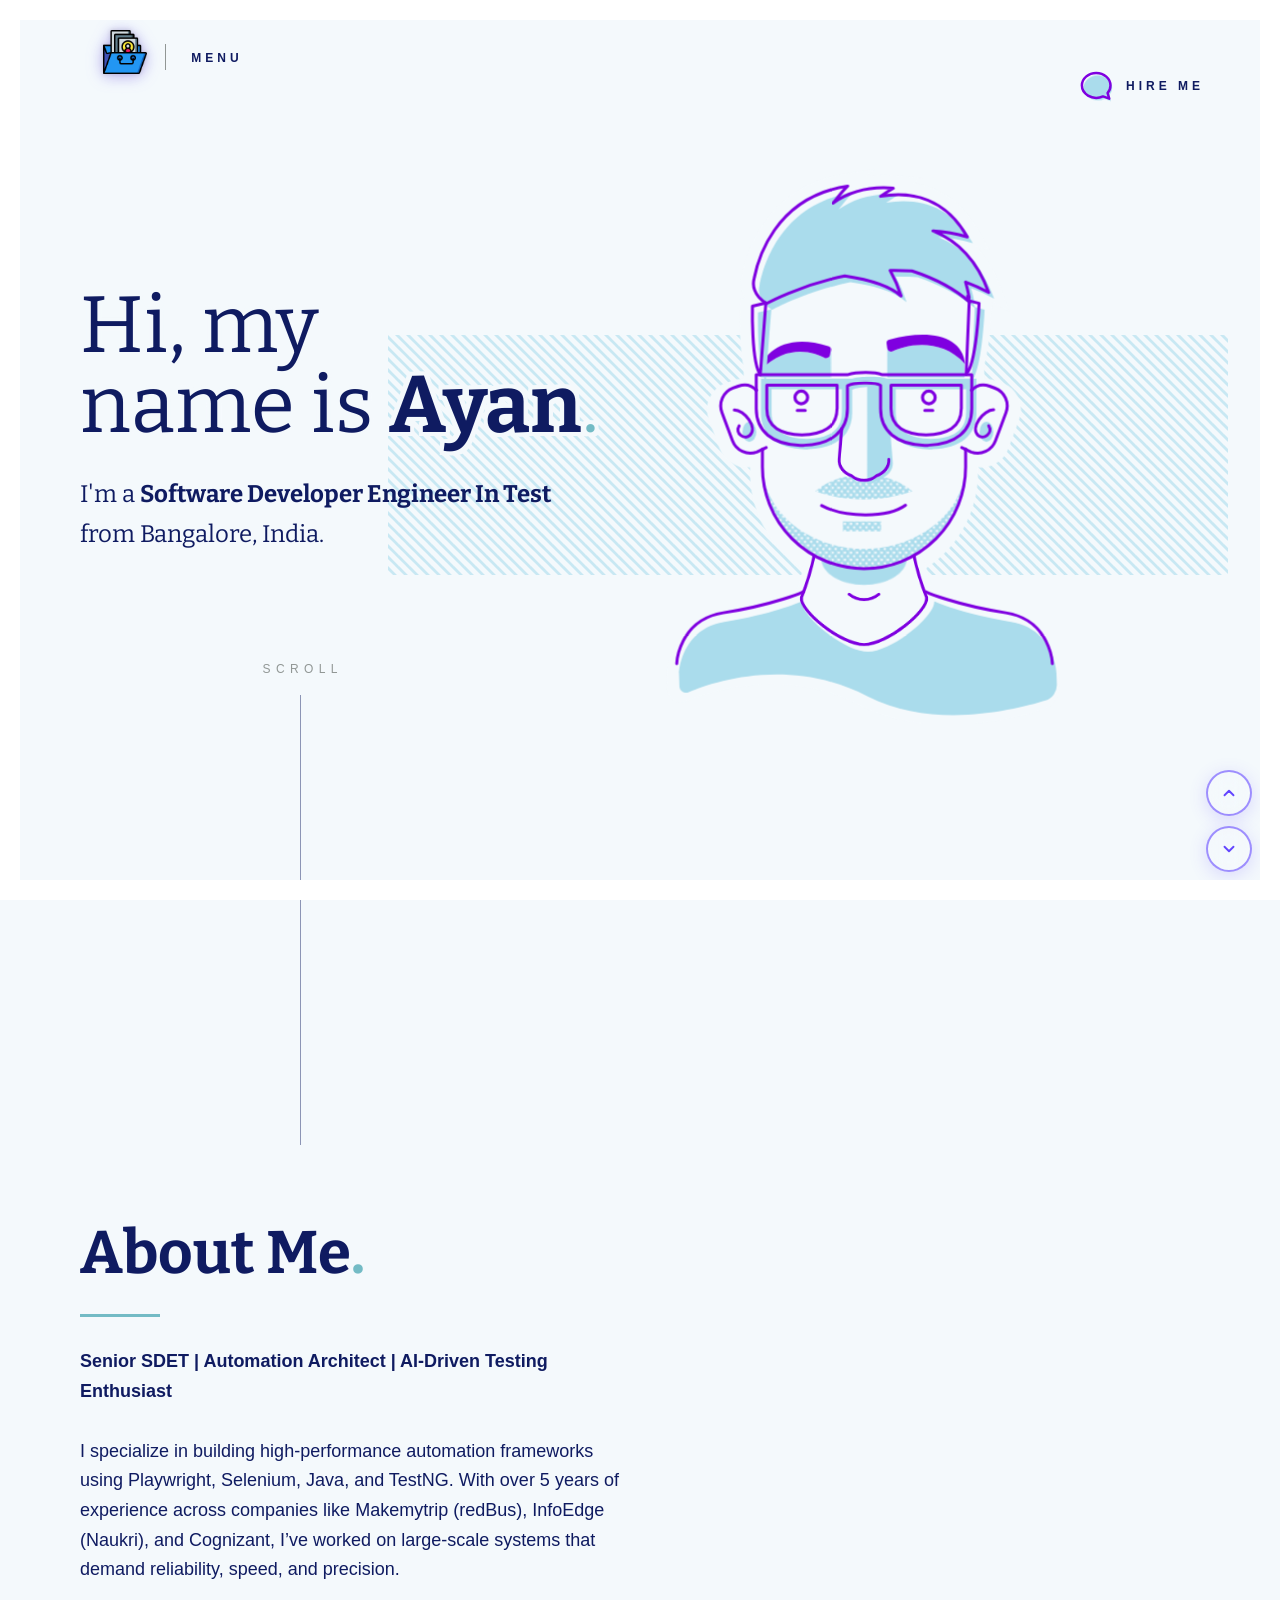
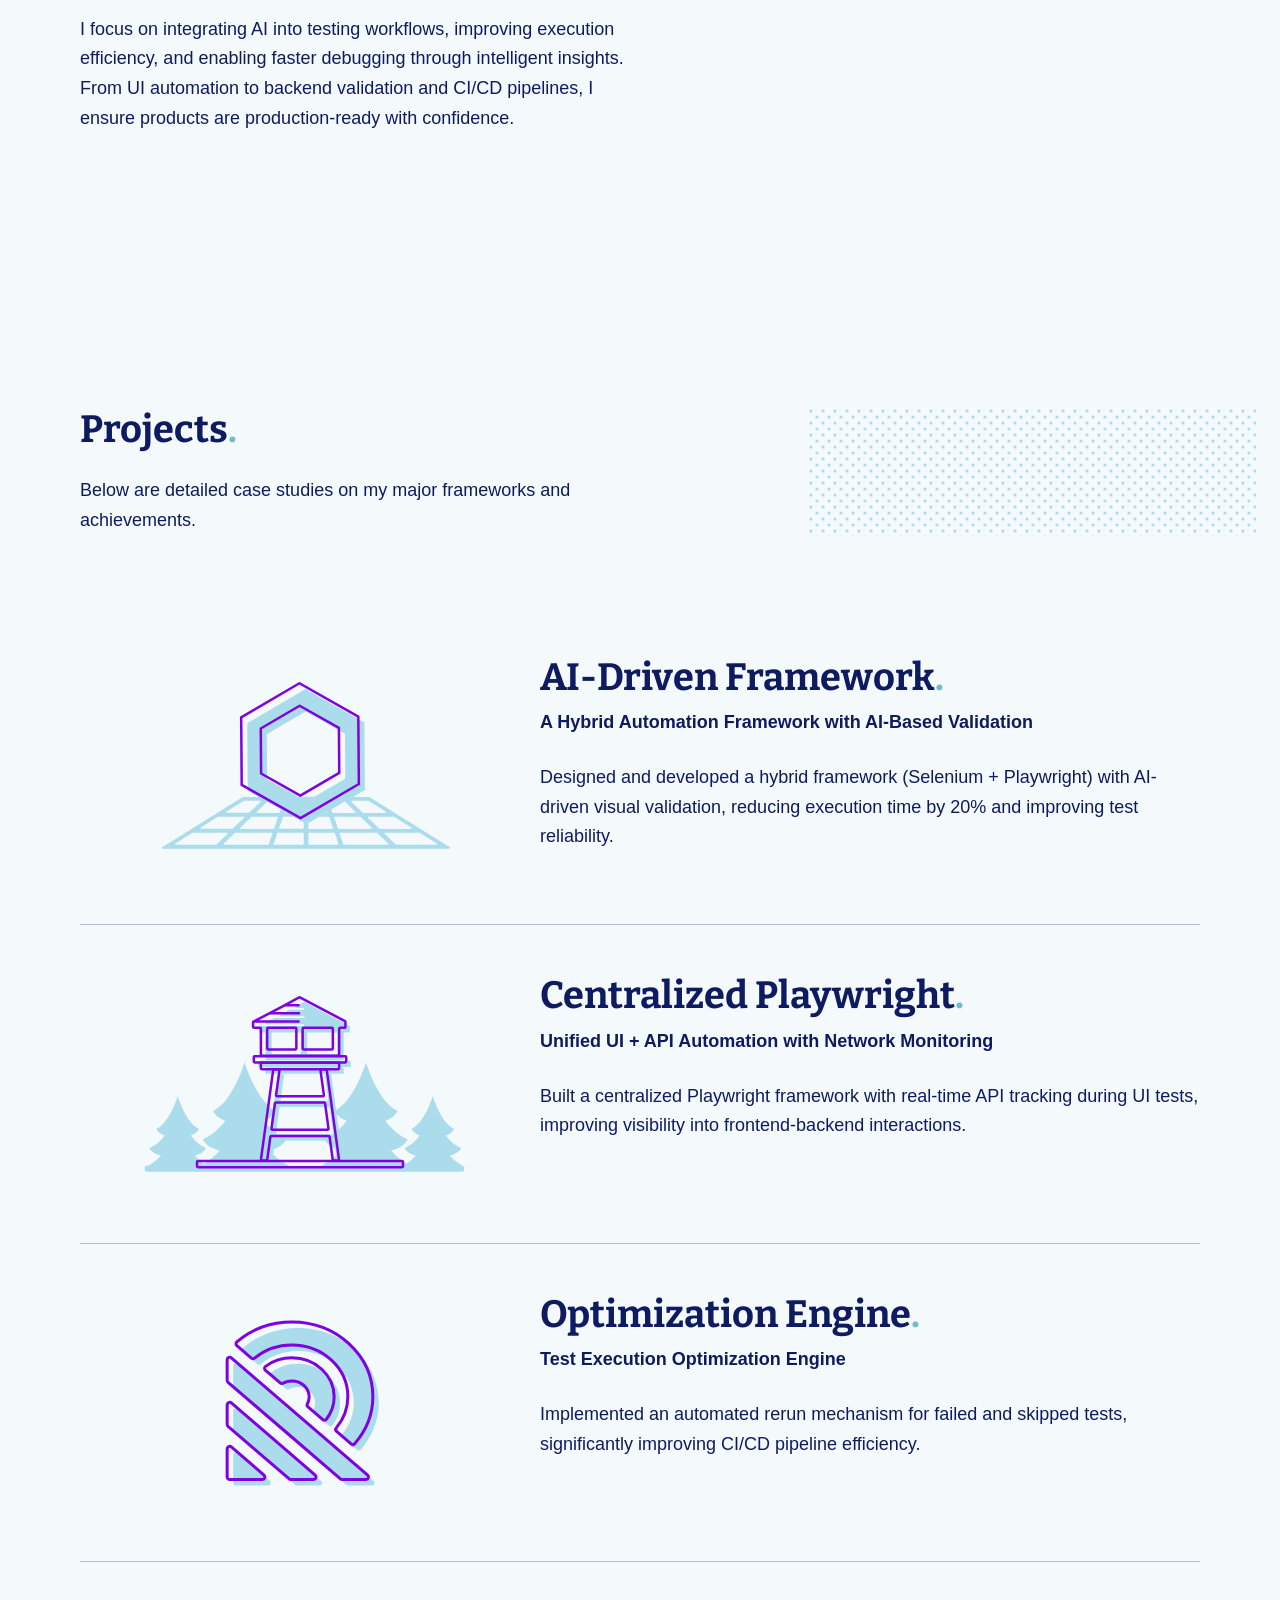
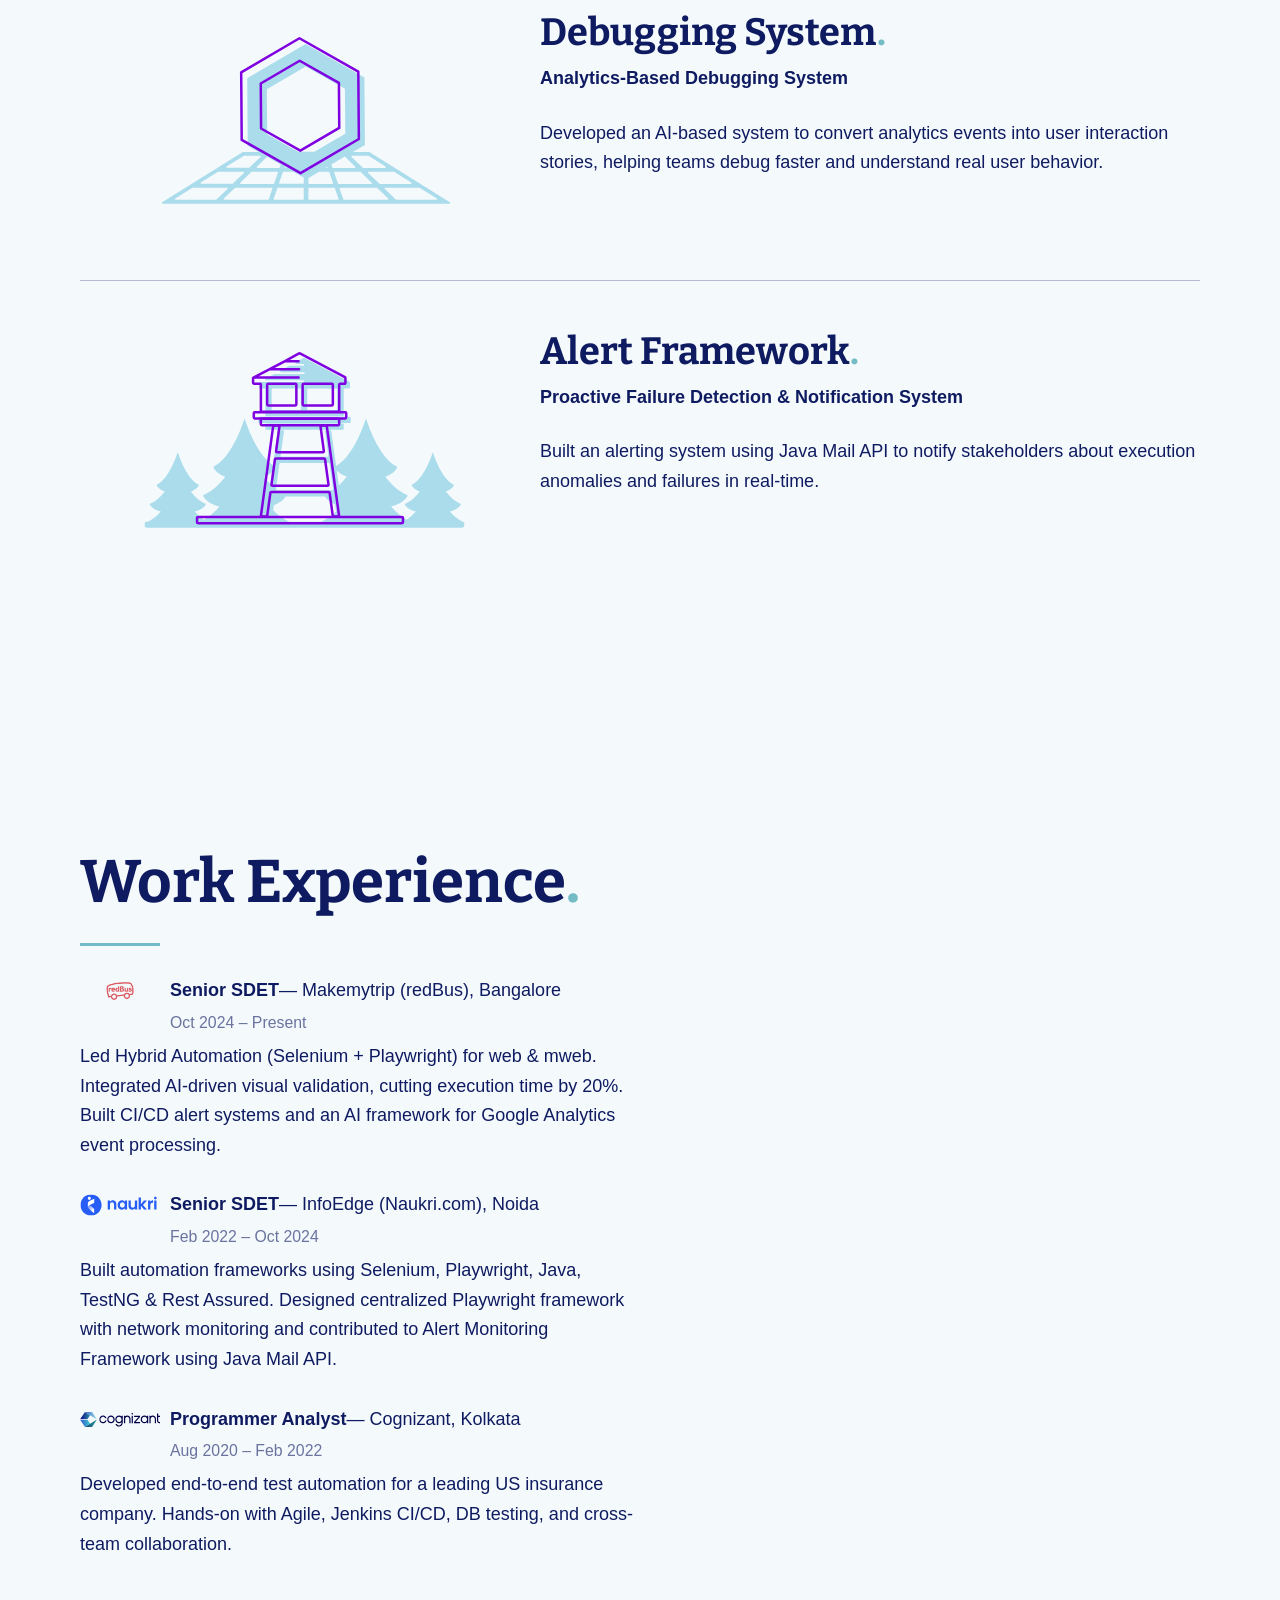
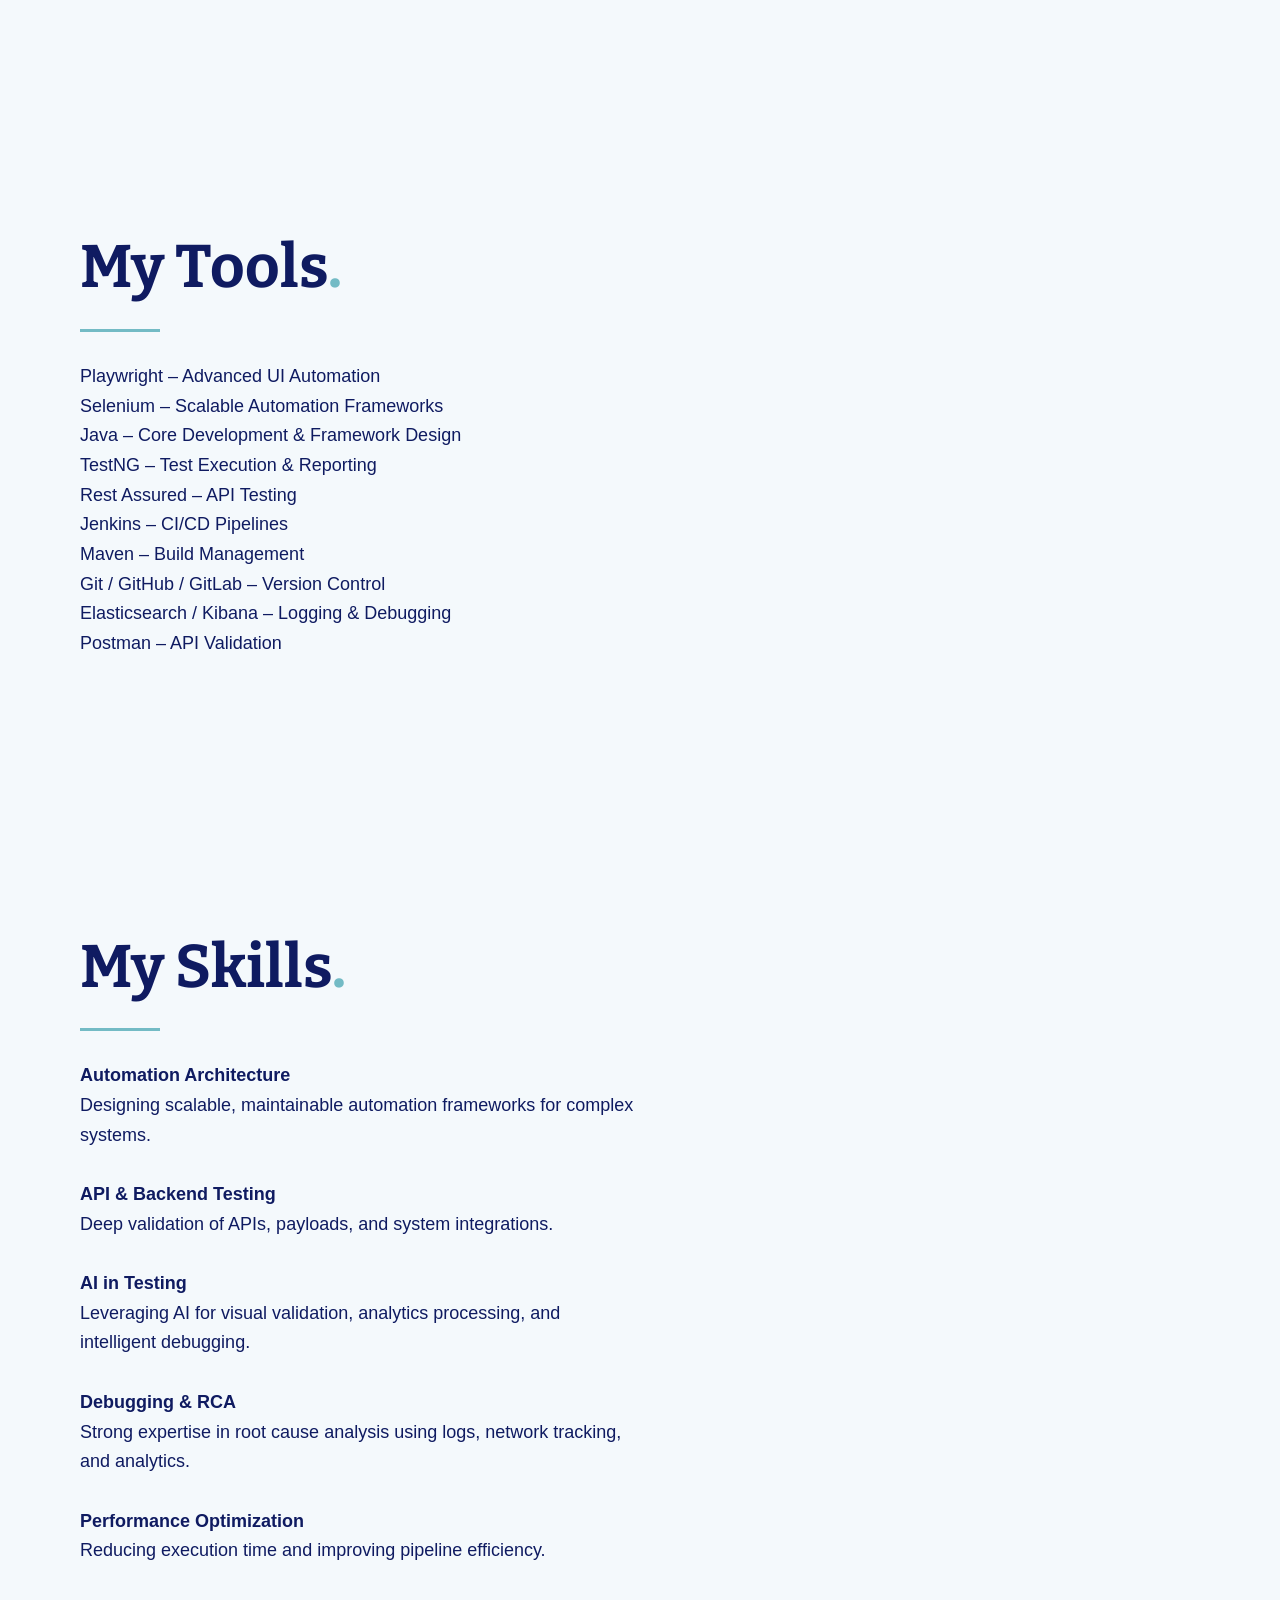
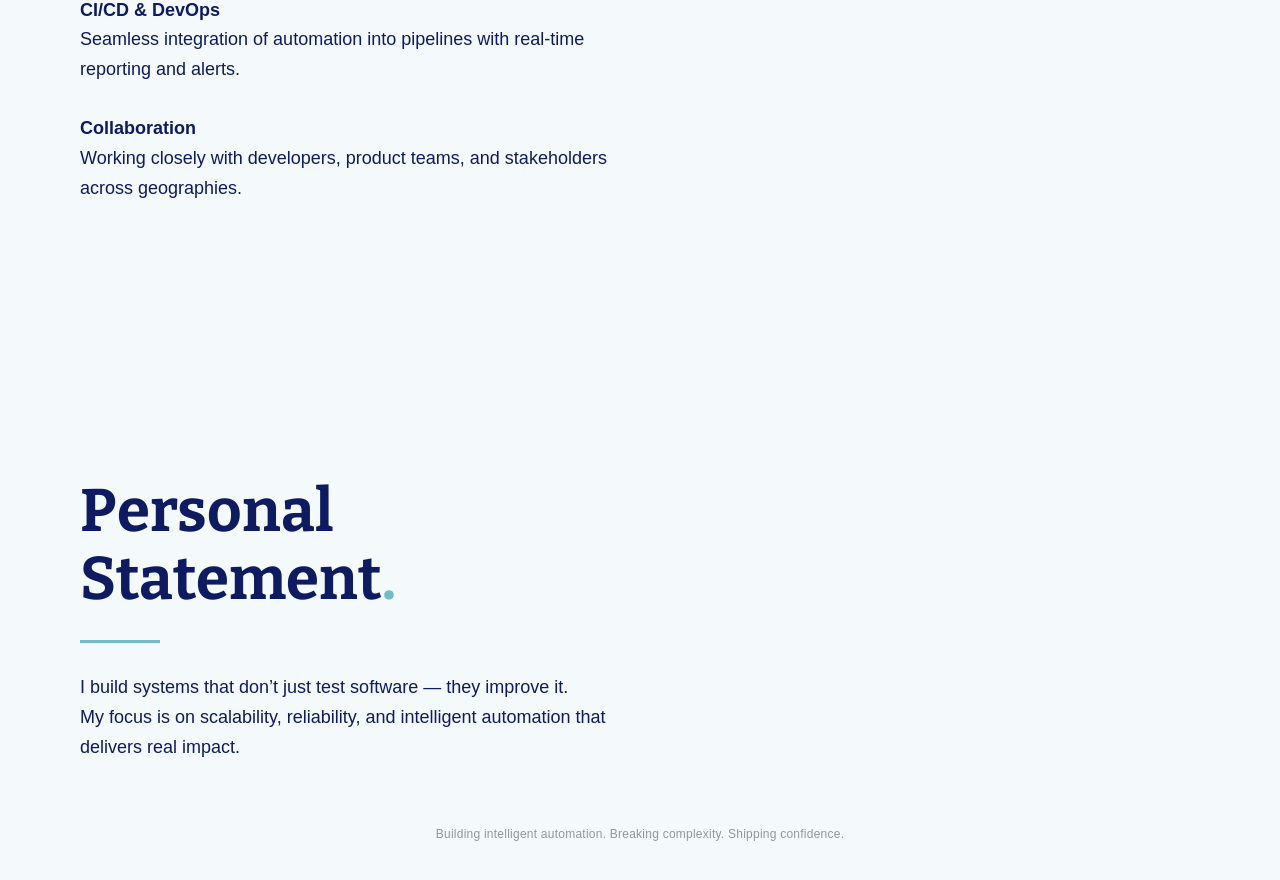
==== commit c58a1c29: "feat: remove resume download link and button text from about section" ====
--- a/index.html
+++ b/index.html
@@ -25,7 +25,7 @@
                   1 0 0 0 0
                   1 0 0 0 0
                   0 0 0 1 0"/><feComponentTransfer color-interpolation-filters="sRGB" result="duotone"><feFuncR type="table" tableValues="-0.054901960784313725 0.7647058823529411"></feFuncR><feFuncG type="table" tableValues="0.32941176470588235 0.9647058823529412"></feFuncG><feFuncB type="table" tableValues="0.45098039215686275 1.0274509803921568"></feFuncB><feFuncA type="table" tableValues="0 1"></feFuncA></feComponentTransfer></filter></svg><div class="section"><div style="position:relative" data-prlx="0 -0.125"><div class="avatar-bg"><div class="avatar-wrap"><div class="bar-outer" data-prlx="0 -0.175"><div class="bar stripes" data-drift-center="x" data-drift="-10 -10"></div></div><div class="avatar avatar--intro avatar--ready"><svg class="base" viewBox="0 0 702 726"><defs><clipPath id="clip--chin"><path class="svg-blank" d="M351,538.29a133.13,133.13,0,0,1-53.48-11.11v70.14H404.49V527.18A133.22,133.22,0,0,1,351,538.29Z"/></clipPath><clipPath id="clip--eyebrow-l"><rect class="svg-blank" x="224.5" y="213.67" width="87.98" height="87.98"/></clipPath><clipPath id="clip--eyebrow-r"><rect class="svg-blank" x="376.36" y="220.19" width="98.52" height="85.33"/></clipPath><pattern id="pattern--stubble" data-name="SVGID 4 " width="83.3" height="97.7" patternTransform="matrix(0.09, 0, 0, -0.09, -7212.72, 6963.89)" patternUnits="userSpaceOnUse" viewBox="0 0 83.3 97.7"><rect class="svg-blank" width="83.3" height="97.7"/><rect class="svg-blank" width="83.3" height="97.7"/><rect class="svg-fill" x="41.6" y="-24.5" width="83.3" height="48.9"/><circle class="svg-bg" cx="66.3" cy="-0.3" r="17"/><rect class="svg-fill" x="-41.7" y="-24.5" width="83.3" height="48.9"/><rect class="svg-fill" y="24.3" width="83.3" height="48.9"/><circle class="svg-bg" cx="24.6" cy="48.6" r="17"/><rect class="svg-fill" x="41.6" y="73.2" width="83.3" height="48.9"/><circle class="svg-bg" cx="66.3" cy="97.4" r="17"/><rect class="svg-fill" x="-41.7" y="73.2" width="83.3" height="48.9"/></pattern></defs></svg><div class="avatar__animwrap"><div class="layer"><div class="layer head__rotation"><svg viewBox="0 0 702 726"><path class="bgmask mask__head" d="M539.56,330a34.69,34.69,0,0,0-19.39-18.39l-6.88-2.53a33.49,33.49,0,0,0-15.39-2.32V294h-1c2.83-9.45,5.16-22.14,7.05-38.3,2.38-20.48,3.18-39.58,3.21-40.4l.09-2.22,21,11.38-9.74-27.08c-7.53-20.95-17.9-38.58-31-52.75l16.93,5.19-13.62-24C472.1,92.65,445,73.13,411.47,68.2l10.84-6.61-33.48-2.85a140.09,140.09,0,0,0-34.67,1.18l9.89-9.21-35.32,5.42C286,62.69,252.41,82.93,229,116.29c-17.63,25.13-24.75,51.62-27.45,65.3a34.93,34.93,0,0,0,4.26,26.67l-6.33,1.49-.19,8.5c-.21,9.27-.74,50.19,5.12,75.75h-.32v12.78a33.55,33.55,0,0,0-15.44,2.31l-6.8,2.5-.11,0a34.93,34.93,0,0,0-20.16,45c3.32,9,9.87,26.53,13.2,35.41a35.1,35.1,0,0,0,37.06,22.55v6.74c0,76.73,62.42,139.17,139.17,139.18S490.19,498.06,490.2,421.32V414.6a35.11,35.11,0,0,0,36.9-22.54c3.34-8.91,9.87-26.41,13.19-35.37A34.69,34.69,0,0,0,539.56,330Z"/></svg></div><div><svg viewBox="0 0 702 726"><g class="backgroundMask"><path class="bgmask mask__shoulders" d="M588.92,668.08a85,85,0,0,0-8.71-31.4c-7.52-15-23-34-54.27-39.1-45.62-7.42-75.42-17.86-87.34-22.57-3.41-9.62-9.35-27.46-12.91-44.29A11,11,0,0,0,408.62,524H295.42a11,11,0,0,0-17.06,6.72,368.9,368.9,0,0,1-12.06,41.84l-.62.28c-5.72,2.55-37,15.71-92.58,24.74-31.23,5.08-46.75,24.07-54.27,39.1a85.13,85.13,0,0,0-8.7,31.4l0,.35.61,17a17.1,17.1,0,0,0,17.66,16.45,16.83,16.83,0,0,0,6-1.33,277.13,277.13,0,0,1,82.46-20c45.92-3.82,89.17,4.51,128.55,24.76,34.77,17.85,73,23.82,108.61,23.82,48.52,0,92.08-11.09,115.1-18.24a29,29,0,0,0,20.31-28.66Z"/></g><g class="shoulders"><path class="shading svg-fill" d="M585.93,665.46s-2.24-53.35-55.43-62c-54-8.78-86-21.62-93.73-24.93,1,18-52,61.2-80.63,61.2h-.21c-28.89,0-82.53-43.93-80.59-61.67-5.25,2.34-37.82,16.14-94.79,25.4-53.2,8.66-55.43,62-55.43,62l.59,16.67a8.07,8.07,0,0,0,11.2,7.15c30.86-13,123.49-43.91,218.61,5,80,41.08,180,16.46,216.92,5a19.94,19.94,0,0,0,14-19.74Z"></path><path d="M426.35,566.53s33.95,15.6,97.85,25.75c54.46,8.66,56.75,62,56.75,62" class="svg-stroke"></path><path d="M277,566.53s-34,15.6-97.85,25.75c-54.46,8.66-56.75,62-56.75,62" class="svg-stroke"></path></g><g class="neck"><g class="mask mask--chin"><path class="neck__shadow svg-fill" d="M298.68,462v65.2c1.52,17.26,24.37,31,52.33,31s50.78-13.71,52.3-31h.08V462Z"/></g><path class="svg-stroke" d="M290.14,522.34c-5.23,24.68-15.39,51.07-15.39,51.07-3.19,16,48.49,57.59,76.17,57.59h.2c27.68,0,79.36-41.62,76.17-57.59,0,0-10.16-26.39-15.38-51.08"/><path class="neck__adamsapple svg-stroke" d="M332.93,569.71a28.43,28.43,0,0,0,36.14,0"/></g></svg></div></div><div class="head layer"><div class="head__y"><div class="head__yaw"><div class="head__rotation"><div class="shading face-tilt"><svg id="" class="" viewBox="0 0 702 726"><ellipse class="svg-fill" cx="211.09" cy="371.36" rx="8.4" ry="12.43"/><ellipse class="svg-fill" cx="500.51" cy="371.36" rx="8.4" ry="12.43"/></svg></div><div class="beard"><svg id="" class="" viewBox="0 0 702 726"><path class="beard__tache svg-pattern" d="M365.9,425.2a23.71,23.71,0,0,1-29.83,0c-25.53,1.6-44.4,18.82-44.4,18.82A187.24,187.24,0,0,0,410,444S391.3,426.82,365.9,425.2Z"/><path class="beard__chin svg-pattern" d="M351,514.25h0c-68.51,0-124-46.38-124-103.6v3.58A124.06,124.06,0,0,0,351,538.29h0A124.06,124.06,0,0,0,475.08,414.23v-3.58C475.08,467.87,419.54,514.25,351,514.25Z"/><rect class="beard__lip svg-pattern" x="325.2" y="480.7" width="46.65" height="12.1"/></svg></div><div class="eyebrows face-tilt"><div class="eyebrow eyebrows__left"><svg id="" class="" viewBox="0 0 702 726"><path class="svg-fill" d="M302.61,286.93C290,280.19,257.47,268.87,225,301.6v75.56h85.51V277.83l-1,5.81A4.8,4.8,0,0,1,302.61,286.93Z"/><path class="brow svg-fill-stroke" d="M310.54,277.83l-1,5.81a4.8,4.8,0,0,1-7,3.29c-12.68-6.77-45.49-18.19-78.11,15.2,1.65-17.62,28.26-47.23,83-29.23A4.37,4.37,0,0,1,310.54,277.83Z"/></svg></div><div class="eyebrow eyebrows__right"><svg id="" class="" viewBox="0 0 702 726"><path class="svg-fill" d="M386.13,276.58a4.74,4.74,0,0,1-6.72-3.33v85.5h94.43V291.64C442.9,257.6,399,270.43,386.13,276.58Z"/><path class="brow svg-fill-stroke" d="M378.58,267.19l.78,5.81a4.74,4.74,0,0,0,6.77,3.58c13-6.2,57.4-19.17,88.37,15.77-3.29-35.13-44.14-43.45-92.72-29.9A4.33,4.33,0,0,0,378.58,267.19Z"/></svg></div><div class="browmask"><svg id="" class="" viewBox="0 0 702 726"><path class="bgmask" d="M375.2,305c-4.7-1.7-11.5-2.8-21-2.8-4.6,0-14.8.3-23.2,2.8H216.1v42.9c0,28.4,20.2,45.1,55.6,46.2v.1h3.8V394c35.4-1.1,55.6-17.8,55.6-46.2V319c2.5-1.4,9.9-3.4,21-3.6,12.1-.3,18.8,1.7,20.8,3v29.5c0,28.4,20.2,45.1,55.6,46.2v.1h3.8V394c35.4-1.1,55.6-17.8,55.6-46.2V305Z"/><path class="svg-fill" d="M498.27,222.15l-11.87-3c-.71-2-1.44-4-2.13-5.9.68.68,1.26,1.35,1.94,2a169.32,169.32,0,0,0-4.45-19.16,212.14,212.14,0,0,1,28.16,12.68c-14.52-40.36-39.2-63.5-68-75.11a175.25,175.25,0,0,1,42,7.45C457.56,94.72,417.39,84.84,378,91.52c4.55-3.1,9.78-6.39,15.49-9.87-31.84-2.71-55.85,5.9-73.66,18.2,5-5.52,11-14.33,18-20.81C247.63,92.88,227.69,171,223.53,192.28c-4.77,19.32,15.49,30.1,15.49,30.1s39.68-22.17,95.33-33.69c25.65,3.88,52.46,10,68.72,24.49A167.64,167.64,0,0,0,389.71,182c8.71-.1,17.62,0,26.62.58,25.47,8.3,52.25,22.14,69.88,37.55-.24,6.42-1.59,42.5-3.55,86.33H379.26c-4.55-1.64-11.13-2.71-20.32-2.71-4.46,0-14.33.29-22.46,2.71H231.39c3.58-48,6.56-84.68,6.56-84.68l-16.35,3.87s-1.39,61.69,7.91,80.81h-4.24V348c0,27.49,19.55,43.65,53.82,44.72v.1h3.67v-.2c34.27-1.06,53.82-17.23,53.82-44.71V320c2.26-1.26,8.68-3,18.29-3.42V434.29c.32,0,
-                        .64,0,1,0a23.66,23.66,0,0,0,15.1-5.42c9.48-3.2,15.87-11.13,15.19-20.23l-3-37.53c8.24,13.26,24.64,20.84,47.72,21.56v.1h3.68v-.2c34.26-1.06,53.81-17.23,53.81-44.71V306.48h-4C495.64,288.65,498.27,222.15,498.27,222.15ZM324,348h-.1c0,11.13-4,19.07-12.1,24.39-7.16,4.75-17.81,7.36-30.78,7.55-13-.19-23.61-2.8-30.78-7.55-8.13-5.32-12.09-13.35-12.09-24.39V319.26H324Zm151.66,0h-.1c0,11.13-4,19.07-12.1,24.39-7.16,4.75-17.8,7.36-30.77,7.55-13-.19-23.62-2.8-30.78-7.55-8.13-5.32-12.1-13.35-12.1-24.39V319.26h85.85Z"/></svg></div></div><div class="ears"><div class="ears__left"><svg id="" class="" viewBox="0 0 702 726"><path class="svg-stroke" d="M231.57,390.59l-11.43,5.32a23.19,23.19,0,0,1-29.71-13.74c-3.19-8.52-9.58-25.65-12.77-34.26A23.15,23.15,0,0,1,191,318l6.58-2.42c8.91-3.39,15.78-1.64,22,4.94"/><path class="svg-stroke" d="M198.66,364c-6,9.3,6.92,17.76,13.06,11.62,9.88-9.88-6.9-31.17-19.06-31.17"/></svg></div><div class="ears__right"><svg id="" class="" viewBox="0 0 702 726"><path class="svg-stroke" d="M482.36,320.52c6.2-6.58,13.07-8.33,22-4.94l6.59,2.42a23.15,23.15,0,0,1,13.35,29.91c-3.19,8.61-9.58,25.74-12.77,34.26a23.2,23.2,0,0,1-29.72,13.74l-11.42-5.32"/><path class="svg-stroke" d="M509.27,344.42c-12.16,0-28.94,21.29-19.07,31.17,6.15,6.14,19.07-2.32,13.07-11.62"/></svg></div></div><div class="nose face-tilt"><svg id="" class="" viewBox="0 0 702 726"><path class="nose__breath svg-stroke" d="M323.63,367.83l-2.93,37c-.67,9.1,5.72,17,15.2,20.23a23.74,23.74,0,0,0,30.2,0c9.39-3.2,15.87-11.13,15.19-20.23"/></svg></div><div class="face-tilt"><div class="mouth"><svg id="" class="" viewBox="0 0 702 726"><path class="svg-stroke" d="M300.33,467.31c25.75,8.49,90,6.12,99.4-8.42"/></svg></div></div><div class="hair face-tilt"><svg id="" class="" viewBox="0 0 702 726"><path class="svg-stroke" d="M409.55,174.85c25.85,8.42,53,22.56,70.66,38.23-.87-2.61-1.84-5.12-2.71-7.54.68.67,1.26,1.35,1.93,2A170,170,0,0,0,475,188.4a214.86,214.86,0,0,1,28.17,12.68c-14.52-40.36-39.2-63.49-68-75.1a174.68,174.68,0,0,1,42,7.45C450.79,87,410.62,77.1,371.23,83.78c4.55-3.1,9.77-6.39,15.48-9.87-31.84-2.71-55.84,5.9-73.65,18.19,5-5.51,11-14.32,18-20.81-90.2,13.84-110.14,92-114.3,113.24-4.77,19.33,15.48,30.1,15.48,30.1s39.68-22.16,95.34-33.68c25.64,3.87,52.45,10,68.71,24.49a168.73,168.73,0,0,0-13.35-31.17C391.65,174.18,400.55,174.27,409.55,174.85Z"/><path class="svg-stroke" d="M475.78,301c12.82-13.38,15.71-86.6,15.71-86.6l-12-3S478,251.56,475.78,301Z"/><path class="svg-stroke" d="M231.18,214.05l-16.36,3.87s-1.55,68.82,9.58,83.63C228.08,252.19,231.18,214.05,231.18,214.05Z"/></svg></div><div class="eyes face-tilt"><div class="eyes__x"><div class="eyes__y"><div class="eyes__left eye"><svg id="" class="" viewBox="0 0 702 726"><line class="eye__lid svg-stroke" x1="269.51" y1="345.29" x2="279.28" y2="345.29"/><path class="eye__dot svg-fill-stroke" d="M274.44,323.52a5.81,5.81,0,1,1-5.81,5.8,5.82,5.82,0,0,1,5.81-5.8m0-3.87a9.68,9.68,0,1,0,9.68,9.67,9.71,9.71,0,0,0-9.68-9.67Z"/></svg></div><div class="eyes__right eye"><svg id="" class="" viewBox="0 0 702 726"><line class="eye__lid svg-stroke" x1="425.23" y1="345.29" x2="435.01" y2="345.29"/><path class="eye__dot svg-fill-stroke" d="M430.17,323.52a5.81,5.81,0,1,1-5.81,5.8,5.83,5.83,0,0,1,5.81-5.8m0-3.87a9.68,9.68,0,1,0,9.68,9.67,9.71,9.71,0,0,0-9.68-9.67Z"/></svg></div></div></div><svg id="" class="" viewBox="0 0 702 726"><path class="eyes__glasses svg-stroke" d="M373.45,301.64c-4.55-1.64-11.13-2.71-20.32-2.71-4.45,0-14.33.29-22.46,2.71H219.47v41.53c0,27.48,19.55,43.65,53.81,44.71v.1H277v-.2c34.26-1.06,53.81-17.22,53.81-44.71V315.19c2.42-1.35,9.58-3.29,20.33-3.48,11.71-.29,18.19,1.65,20.13,2.9v28.56c0,27.48,19.55,43.65,53.81,44.71v.1h3.68v-.2c34.26-1.06,53.81-17.22,53.81-44.71V301.64Zm-55.36,41.53c0,11.13-4,19.06-12.1,24.39-7.16,4.74-17.81,7.35-30.77,7.54-13-.19-23.62-2.8-30.78-7.54-8.13-5.33-12.1-13.36-12.1-24.39V314.42h85.85v28.75Zm151.67,0c0,11.13-4,19.06-12.1,24.39-7.17,4.74-17.81,7.35-30.78,7.54-13-.19-23.62-2.8-30.78-7.54C388,362.23,384,354.2,384,343.17V314.42h85.85v28.75Z"/></svg></div><div class="chin"><svg id="" class="" viewBox="0 0 702 726"><path class="svg-stroke" d="M227,392.74v21.49A124.06,124.06,0,0,0,351,538.29h0A124.06,124.06,0,0,0,475.08,414.23V392.5"/></svg></div></div></div></div></div></div></div></div></div></div><header class="page-header page-header--masthead"><div class="page-header__inr"><div class="page-header__content" data-reveal="is-onscreen" data-prlx="0 0.25"><h1 class="page-header__title lh-tight t-primary t-outline" data-config="hero.title_main">Hi, my &#8203;<br>name is <b>Robb</b><span class="dot">.</span></h1><p class="page-header__lede lh-loose t-primary u-hide:s u-hide:m" data-config="hero.subtitle">I'm an <b>independent creative developer</b> from Abergavenny, South Wales.</p><span class="page-header__scroll" aria-hidden="true"><span><span>S</span> <span>c</span> <span>r</span> <span>o</span> <span>l</span> <span>l</span></span></span></div></div></header><div class="panels" data-reveal="is-onscreen"><div class="panels__main" data-section="about"><div class="article-heading"><h2 class="article-heading__title t-heading t-medium:s t-big:m t-bigger:l" data-config="about.title"><span>Let's work <b>together</b><span class="dot">.</span></span></h2></div><div class="flow reveal-content"><p data-config="about.description"><span class="u-hide:l">I'm an <b>independent creative developer</b> from Abergavenny, South Wales. </span>From interaction design to scaleable design systems, single-page apps to something more experimental with WebGL. I help awesome people to build ambitious yet accessible web projects - <b>the wilder, the better</b>.</p><a href="/work" class="btn data-config-href="about.button_link" download="Ayan_Ray_Resume.pdf""><span class="btn__label" data-config="about.button_text">About my approach</span> <span class="btn__fill stripes" data-drift="-10 -12" aria-hidden="true" data-config="about.button_text">About my approach</span></a></div></div></div><div class="dot-header" data-section="projects"><div class="dot-header__content flow"><h2 class="t-heading t-lede:s t-medium:m t-medium:l" data-config="projects.header_title">Open Source<span class="dot">.</span></h2><p data-config="projects.header_desc">From time to time I like to release open source projects to help the wider web development community. Below are two of my most popular releases.</p></div><div class="dot-header__dots"><div class="dots" data-drift="-6 -10"></div></div></div><div class="project-promo"><div class="project-promo__item project" data-section="projects.project_1"><div class="project__header"><div class="illustration"><svg xmlns="http://www.w3.org/2000/svg" viewBox="0 0 265 170"><path class="svg-bg" d="M229.93,133.58l-53.39-33.29a4.91,4.91,0,0,0-1.07-.49l-.35-47.92-43-24.35-42.62,25,.35,47.21a4.72,4.72,0,0,0-1.41.58L35.07,133.58a4.41,4.41,0,0,0-2,5,4.54,4.54,0,0,0,4.44,3.29H227.44a4.54,4.54,0,0,0,4.44-3.29A4.41,4.41,0,0,0,229.93,133.58ZM172.5,110.1l.12.07h-.81l-.07-.07Zm-80,0h.76l-.07.07h-.81ZM71.29,131.34H58.44l.12-.07H71.37Zm10.95-10.58H75.41l.12-.08h6.78Zm22.6,10.58H87.08l.07-.07h17.72Zm3.65-10.58H98l.07-.08h10.42ZM127,131.34H116.41l0-.07H127Zm-6.89-10.58,0-.08h3.06l.13.08Zm18,10.58v-.07h10.51l0,.07Zm4.07-10.58.12-.08h2.67l0,.08Zm-5.25-21.18h-8.52l-17.62-10-.18-25.17,21.77-12.76,22,12.44.18,25.17Zm19.61,21.1H166.9l.07.08H156.51Zm3.68,10.66,0-.07h17.72l.07.07Zm22.6-10.58-.07-.08h6.78l.11.08Zm11,10.58-.08-.07h12.81l.12.07Z"/></svg><div class="illustration__layer" data-drift="-4 -4"><svg xmlns="http://www.w3.org/2000/svg" viewBox="0 0 265 170"><path class="svg-fill" d="M231.81,140l-53.39-33.28a.64.64,0,0,0-.37-.1H167.51l8-4.66-.33-44.71-39-22.08L97.54,57.78l.33,44.71,7.22,4.1H95a.64.64,0,0,0-.37.1L41.19,140c-.46.29-.21.89.37.89H231.44C232,140.86,232.27,140.26,231.81,140Zm-37-20.18,11.36,7.08c.46.29.21.89-.37.89H185.43a.7.7,0,0,1-.47-.18l-7.33-7.09c-.33-.32,0-.81.47-.81h16.31A.7.7,0,0,1,194.78,119.79Zm-17-10.59,11.36,7.09c.46.28.21.88-.37.88H174.48A.66.66,0,0,1,174,117l-7.33-7.09c-.33-.32-.05-.8.47-.8h10.29A.69.69,0,0,1,177.81,109.2Zm-8.73,7.16c.33.32,0,.81-.47.81H154.47a.62.62,0,0,1-.59-.36l-.64-1.86,8.95-5.25Zm-31,7.49,7.11-4.17h6.15a.6.6,0,0,1,.58.36l2.44,7.09c.11.32-.18.63-.58.63H138.66a.56.56,0,0,1-.61-.5Zm-15.74-7.3.06-.17,1.4.79h-.87C122.5,117.17,122.21,116.86,122.31,116.55Zm28.38,0c.1.31-.19.62-.59.62h-.65l1.21-.71ZM110.75,94.94l-.22-29.8,25.75-15.08,26,14.71.22,29.8-20.51,12H131.3Zm9,20-.65,1.91a.62.62,0,0,1-.59.36H104.39c-.52,0-.8-.49-.47-.81l6.81-6.58Zm-35.94,1.39,11.36-7.09a.69.69,0,0,1,.37-.1h10.29c.52,0,.8.48.47.8L99,117a.66.66,0,0,1-.47.18H84.2C83.62,117.17,83.37,116.57,83.83,116.29Zm-17,10.58,11.36-7.08a.7.7,0,0,1,.37-.11H94.9c.52,0,.8.49.47.81L88,127.58a.7.7,0,0,1-.47.18H67.23C66.65,127.76,66.4,127.16,66.86,126.87Zm9.76,11.47H50.26c-.58,0-.83-.59-.37-.88l11.36-7.09a.79.79,0,0,1,.37-.1H84c.52,0,.8.49.47.81l-7.33,7.09A.7.7,0,0,1,76.62,138.34Zm37.64-7.45L111.82,138a.62.62,0,0,1-.59.36H82.49c-.52,0-.8-.49-.47-.81l7.33-7.08a.66.66,0,0,1,.47-.18h23.86C114.08,130.27,114.37,130.58,114.26,130.89Zm-20.82-3.13c-.52,0-.8-.49-.47-.81l7.33-7.09a.7.7,0,0,1,.47-.18h16.55c.41,0,.7.31.59.63l-2.44,7.09a.62.62,0,0,1-.59.36ZM135,137.85a.56.56,0,0,1-.61.49H115.6c-.4,0-.69-.31-.58-.62l2.44-7.09a.6.6,0,0,1,.59-.36h16.29a.56.56,0,0,1,.61.49Zm-.61-10.09H119.25c-.4,0-.69-.31-.58-.63l2.44-7.09a.6.6,0,0,1,.58-.36h6.52L135,123.5v3.76A.56.56,0,0,1,134.34,127.76Zm23.06,10.58H138.66a.56.56,0,0,1-.61-.49v-7.09a.56.56,0,0,1,.61-.49H155a.6.6,0,0,1,.59.36l2.44,7.09C158.09,138,157.8,138.34,157.4,138.34Zm.13-10.94-2.44-7.09c-.11-.32.18-.63.58-.63h16.56a.7.7,0,0,1,.47.18L180,127c.33.32.05.81-.47.81H158.12A.62.62,0,0,1,157.53,127.4Zm33,10.94H161.77a.62.62,0,0,1-.59-.36l-2.44-7.09c-.11-.31.18-.62.58-.62h23.86a.66.66,0,0,1,.47.18l7.33,7.08C191.31,137.85,191,138.34,190.51,138.34Zm32.23,0H196.38a.7.7,0,0,1-.47-.17l-7.33-7.09c-.33-.32-.05-.81.47-.81h22.33a.79.79,0,0,1,.37.1l11.36,7.09C223.57,137.75,223.32,138.34,222.74,138.34Z"/></svg></div><div class="illustration__layer"><svg xmlns="http://www.w3.org/2000/svg" viewBox="0 0 265 170"><path class="svg-stroke-thin" d="M171.13,53.36l-39-22.07L93.54,53.93l.33,44.71,39,22.07,38.63-22.64ZM132.72,105.8l-26-14.71-.22-29.8L132.28,46.2l26,14.71.22,29.8Z"/></svg></div></div></div><div class="project__details"><div class="flow"><h3 class="t-heading t-lede:s t-medium:m t-medium:l" data-config="projects.project_1.title">SynthWave <b>'84</b><span class="dot">.</span></h3><p data-config="projects.project_1.desc1">I'm a big fan of Visual Studio Code, but when I couldn't find a colour scheme I liked, I decided to roll my own. SynthWave '84 was the result.</p><p data-config="projects.project_1.desc2">Since I first posted about its development the theme has proven to be wildly popular, passing two million downloads in October 2024.</p><a href="https://marketplace.visualstudio.com/items?itemName=RobbOwen.synthwave-vscode" target="_blank" rel="noreferrer" class="btn" data-config-href="projects.project_1.button_link"><span class="btn__label" data-config="projects.project_1.button_text">Get SynthWave '84</span> <span class="btn__fill stripes" data-drift="-10 -12" aria-hidden="true" data-config="projects.project_1.button_text">Get SynthWave '84</span></a></div></div></div><div class="project-promo__item project" data-section="projects.project_2"><div class="project__header"><div class="illustration"><svg xmlns="http://www.w3.org/2000/svg" viewBox="0 0 265 170"><path class="svg-bg" d="M239.55,131.73l-.33-.16a10.3,10.3,0,0,0,2.81-4.74l1.2-5.12-4.92-1.87a11.13,11.13,0,0,1-3-1.74,10.13,10.13,0,0,0,2.1-4.19l.94-4.71-4.39-2c-4.19-1.87-8.87-11.81-10.71-17.94l-5.73-19.19-5.77,19.19c-1.84,6.13-6.52,16.07-10.71,17.94l-4.39,2,.23,1.13c-.49-.42-1-.86-1.48-1.34a13.14,13.14,0,0,0,4.44-7l1-4.71-4.39-1.95C188.93,92,181.76,76.21,179,67l-5.74-19.21-5.13,17.09A6.56,6.56,0,0,0,164.43,62V54.47a6.59,6.59,0,0,0,4.13-6.11V45.1A6.56,6.56,0,0,0,165,39.28L135.25,23.56a6.59,6.59,0,0,0-6.2,0l-5.24,2.82a6.57,6.57,0,0,0-1.94,1.6,6.57,6.57,0,0,0-2.41.75l-5.76,3.1a6.61,6.61,0,0,0-2,1.6,6.42,6.42,0,0,0-2.4.75l-5.56,3a6.49,6.49,0,0,0-2,1.68,6.6,6.6,0,0,0-5.33,6.46v3a6.59,6.59,0,0,0,4.13,6.11V62a6.71,6.71,0,0,0-2.94,1.85L92.82,47.77,87.07,67a93.81,93.81,0,0,1-5.18,13c-4,8.16-8.34,13.62-12.25,15.36l-4.39,1.95,1,4.71a13.14,13.14,0,0,0,4.44,7c-.49.48-1,.92-1.48,1.34l.23-1.13-4.39-2c-4.19-1.87-8.87-11.81-10.71-17.94L48.56,70.12,42.79,89.31c-1.84,6.13-6.52,16.07-10.71,17.94l-4.39,2,.95,4.71a10,10,0,0,0,2.09,4.19,11.13,11.13,0,0,1-3,1.74l-4.92,1.87,1.2,5.12a10.24,10.24,0,0,0,2.68,4.6c-4,.63-6,3.54-6,6.43v2.79c0,3.26,2.63,6.55,7.65,6.55H236.64c5,0,7.65-3.29,7.65-6.55v-2.79A6.46,6.46,0,0,0,239.55,131.73Zm-118.33-27.3h22.56l.82,6H120.4Zm20.35-16.17H123.43l.81-5.89h16.52ZM140.25,55h8v2.34h-8Zm-23.51,0h7.35v2.34h-7.35Zm-12,26.94a6.5,6.5,0,0,0,2.46.48h.8l-.58,4.18C106.43,85.06,105.54,83.49,104.7,81.89Zm37.73,49.42H123.65A24.73,24.73,0,0,1,120,129a20.42,20.42,0,0,0,2.88-2.4H143.2a19.33,19.33,0,0,0,2.88,2.4A24.81,24.81,0,0,1,142.43,131.31ZM157,82.37h.8a6.53,6.53,0,0,0,4-1.34,63.52,63.52,0,0,1-4,6.83Z"/></svg><div class="illustration__layer" data-drift="-4 -6"><svg xmlns="http://www.w3.org/2000/svg" viewBox="0 0 265 170"><path class="svg-fill" d="M106,52h3a.58.58,0,0,1,.59.58V69.87a.58.58,0,0,0,.59.59h50.68a.58.58,0,0,0,.59-.59V52.53A.58.58,0,0,1,162,52H165a.59.59,0,0,0,.59-.59V48.1a.6.6,0,0,0-.31-.52l-29.8-15.71a.61.61,0,0,0-.56,0l-5.22,2.82a.58.58,0,0,0,.28,1.1h4.63a.59.59,0,1,1,0,1.18h-9a.55.55,0,0,0-.28.07l-5.76,3.1a.59.59,0,0,0,.28,1.11h15.08a.59.59,0,1,1,0,1.17H115.47a.68.68,0,0,0-.28.07l-5.56,3a.59.59,0,0,0,.28,1.1h24.67a.58.58,0,0,1,.59.59.59.59,0,0,1-.59.59H106a.58.58,0,0,0-.59.58v3A.59.59,0,0,0,106,52Zm31.22.58a.59.59,0,0,1,.59-.58h18.83a.58.58,0,0,1,.59.58V65.71a.58.58,0,0,1-.59.58H137.84a.59.59,0,0,1-.59-.58Zm-23.51,0a.58.58,0,0,1,.59-.58H132.5a.59.59,0,0,1,.59.58V65.71a.59.59,0,0,1-.59.58H114.33a.58.58,0,0,1-.59-.58Z"/><rect class="svg-fill" x="104.89" y="70.75" width="61.23" height="4.17" rx="0.59"/><path class="svg-fill" d="M240.52,140.39a24.72,24.72,0,0,1-8.73-6.81c6.63-1.87,7.4-5.12,7.4-5.12-3.85-1.46-7.2-4.65-10-8.27,4.77-1.67,5.33-4.46,5.33-4.46-8.7-3.88-14-21.7-14-21.7s-5.32,17.82-14,21.7c0,0,.56,2.79,5.33,4.46-2.76,3.62-6.11,6.81-10,8.27,0,0,.77,3.25,7.4,5.12a28.59,28.59,0,0,1-6.12,5.43,39.88,39.88,0,0,1-10.27-8.76c9.8-2.77,10.94-7.58,10.94-7.58-5.69-2.15-10.65-6.87-14.73-12.22,7.06-2.47,7.89-6.6,7.89-6.6-12.88-5.74-20.74-32.1-20.74-32.1s-7.49,25.08-19.81,31.63l-3.17-23.23a.59.59,0,0,0-.59-.5h-3a.58.58,0,0,0-.58.66l2.22,16.29a.58.58,0,0,1-.58.66H120.23a.58.58,0,0,1-.58-.66l2.22-16.29a.58.58,0,0,0-.58-.66h-3a.59.59,0,0,0-.59.5l-3.09,22.65c-11.72-7.33-18.81-31-18.81-31S88,98.11,75.08,103.85c0,0,.83,4.13,7.89,6.6-4.08,5.35-9,10.07-14.73,12.22,0,0,1.14,4.81,10.94,7.58A40,40,0,0,1,68.92,139a28.4,28.4,0,0,1-6.13-5.43c6.63-1.87,7.4-5.12,7.4-5.12-3.85-1.46-7.2-4.65-10-8.27,4.77-1.67,5.33-4.46,5.33-4.46-8.7-3.88-14-21.7-14-21.7s-5.32,17.82-14,21.7c0,0,.56,2.79,5.33,4.46-2.76,3.62-6.11,6.81-10,8.27,0,0,.77,3.25,7.4,5.12a25.07,25.07,0,0,1-8.54,6.73h-.39c-.91,0-1.65.24-1.65.55v2.79c0,.3.74.55,1.65.55H239.64c.91,0,1.65-.25,1.65-.55v-2.79C241.29,140.66,241,140.49,240.52,140.39Zm-125.81-7.71.46-3.33c5.06-1.94,7.07-4.39,7.81-5.72H149.1c.69,1.22,2.44,3.4,6.67,5.25l.65,4.75a32.92,32.92,0,0,1-9.67,6.68H125.33A34,34,0,0,1,114.71,132.68Zm48.69-22.23a53,53,0,0,1-5.18,5.87l-1.38-10.06A14.42,14.42,0,0,0,163.4,110.45Zm-44.49-8.51a.59.59,0,0,1,.59-.51h32a.59.59,0,0,1,.59.51l2.3,16.86a.58.58,0,0,1-.58.66H117.59c-.33-.23-.65-.48-1-.73ZM114,107.52l-1.07,7.85a52.63,52.63,0,0,1-4.23-4.92A16.08,16.08,0,0,0,114,107.52Z"/><rect class="svg-fill" x="109.57" y="75.2" width="51.86" height="4.17" rx="0.59"/></svg></div><div class="illustration__layer"><svg xmlns="http://www.w3.org/2000/svg" viewBox="0 0 265 170"><path class="svg-stroke-thin" d="M131.58,33.9h-9l-.28.07-9.81,5.21h19.41m-.33,5.52H102a.58.58,0,0,0-.59.58v3a.59.59,0,0,0,.59.59h4a.58.58,0,0,1,.59.58V66.81a.58.58,0,0,0,.59.58h50.68a.58.58,0,0,0,.59-.58V49.46a.58.58,0,0,1,.59-.58H162a.59.59,0,0,0,.59-.59V45a.61.61,0,0,0-.31-.52L132.45,28.8a.61.61,0,0,0-.56,0L122.31,34m-9.81,5.21L102,44.7m29.88-5.35"/><path class="svg-stroke-thin" d="M118.29,76.58h-3a.59.59,0,0,0-.59.51l-8.06,59a.59.59,0,0,0,.58.67h3a.59.59,0,0,0,.58-.51l2.07-15.15a.59.59,0,0,1,.58-.51h38.08a.59.59,0,0,1,.58.51l2.07,15.15a.59.59,0,0,0,.58.51h3a.59.59,0,0,0,.58-.67l-8.06-59a.59.59,0,0,0-.59-.51h-3a.58.58,0,0,0-.58.66l2.22,16.29a.58.58,0,0,1-.58.66H117.23a.58.58,0,0,1-.58-.66l2.22-16.29A.58.58,0,0,0,118.29,76.58ZM148.5,98.36a.59.59,0,0,1,.59.51l2.3,16.86a.58.58,0,0,1-.58.66H114.19a.58.58,0,0,1-.58-.66l2.3-16.86a.59.59,0,0,1,.59-.51Z"/><rect class="svg-stroke-thin" x="101.89" y="67.68" width="61.23" height="4.17" rx="0.59"/><path class="svg-stroke-thin" d="M199.66,141.27c.58,0,1.06-.26,1.06-.59v-3c0-.33-.48-.59-1.06-.59H65.34c-.58,0-1.06.26-1.06.59v3c0,.33.48.59,1.06.59Z"/><rect class="svg-stroke-thin" x="106.57" y="72.13" width="51.86" height="4.17" rx="0.59"/><rect class="svg-stroke-thin" x="110.74" y="48.88" width="19.35" height="14.35" rx="0.59"/><rect class="svg-stroke-thin" x="134.25" y="48.88" width="20.01" height="14.35" rx="0.59"/></svg></div></div></div><div class="project__details"><div class="flow"><h3 class="t-heading t-lede:s t-medium:m t-medium:l" data-config="projects.project_2.title">Tornis<span class="dot">.</span></h3><p data-config="projects.project_2.desc1">Tornis is a minimal JavaScript library that watches the state of your browser's viewport, allowing you to respond whenever something changes.</p><p data-config="projects.project_2.desc2">Think of it as a data store for your viewport, giving you access to screen size, mouse cursor position, scroll position, gyroscope and more.</p><a href="https://tornis.robbowen.digital" target="_blank" rel="noreferrer" class="btn" data-config-href="projects.project_2.button_link"><span class="btn__label" data-config="projects.project_2.button_text">Get Tornis</span> <span class="btn__fill stripes" data-drift="-10 -12" aria-hidden="true" data-config="projects.project_2.button_text">Get Tornis</span></a></div></div></div><div class="project-promo__item project" data-section="projects.project_3"><div class="project__header"><div class="illustration"><svg width="100%" height="100%" viewBox="0 0 265 170"><g transform="matrix(0.998479,0,0,0.998479,0.201908,0.128062)"><path class="svg-bg" d="M82.47,74.372L157.016,138.474C157.958,139.284 159.158,139.729 160.399,139.729C162.725,139.729 171.002,139.729 176.282,139.729C178.452,139.729 180.393,138.379 181.147,136.344C181.901,134.31 181.31,132.021 179.665,130.607C164.397,117.478 103.084,64.755 89.236,52.846C87.698,51.524 85.532,51.219 83.689,52.064C81.846,52.91 80.665,54.752 80.665,56.78C80.665,61.145 80.665,68.122 80.665,70.438C80.665,71.95 81.324,73.386 82.47,74.372ZM80.665,115.897C80.665,121.176 80.665,130.688 80.665,134.54C80.665,135.917 81.211,137.236 82.184,138.209C83.157,139.182 84.477,139.729 85.853,139.729C90.076,139.729 101.212,139.729 107.534,139.729C109.704,139.729 111.645,138.379 112.399,136.344C113.153,134.31 112.562,132.021 110.917,130.607C105.32,125.793 94.374,116.381 89.236,111.963C87.698,110.641 85.532,110.335 83.689,111.181C81.846,112.027 80.665,113.869 80.665,115.897L80.665,115.897ZM144.884,130.607C133.809,121.083 99.311,91.418 89.236,82.754C87.698,81.432 85.532,81.127 83.689,81.973C81.846,82.819 80.665,84.661 80.665,86.688C80.665,90.873 80.665,97.416 80.665,99.646C80.665,101.158 81.324,102.594 82.47,103.58C87.185,107.634 118.79,134.811 123.05,138.474C123.991,139.284 125.191,139.729 126.432,139.729C128.674,139.729 136.438,139.729 141.501,139.729C143.671,139.729 145.611,138.379 146.366,136.344C147.12,134.31 146.529,132.021 144.884,130.607L144.884,130.607ZM88.332,50.096C90.796,52.215 95.724,56.453 97.921,58.335C99.846,59.991 102.694,60.004 104.639,58.363C110.586,53.451 118.483,50.461 127.13,50.461C145.61,50.461 160.749,64.148 160.749,81.188C160.749,88.165 158.195,94.595 153.914,99.736C152.09,101.885 152.346,105.142 154.508,107.002C156.857,109.021 161.813,113.283 164.13,115.27C166.265,117.105 169.48,116.898 171.364,114.8C179.488,105.618 184.335,93.92 184.335,81.188C184.335,52.006 158.778,28.166 127.13,28.166C112.149,28.166 98.515,33.517 88.328,42.231C87.168,43.245 86.52,44.679 86.526,46.183C86.532,47.688 87.191,49.116 88.333,50.097L88.332,50.096ZM107.302,66.409C106.115,65.389 105.452,63.887 105.497,62.322C105.543,60.757 106.293,59.297 107.591,58.308C112.959,54.374 119.747,52.005 127.13,52.005C144.609,52.005 158.663,65.237 158.663,81.354C158.663,87.68 156.511,93.547 152.832,98.356C152.823,98.368 152.814,98.38 152.804,98.392C151.931,99.503 150.642,100.209 149.235,100.346C147.829,100.484 146.427,100.04 145.364,99.126C142.93,97.046 137.763,92.603 135.521,90.675C133.668,89.08 133.18,86.407 134.343,84.272C134.817,83.393 135.076,82.401 135.076,81.354C135.076,77.379 131.442,74.3 127.13,74.3C125.603,74.3 124.172,74.683 123.006,75.328C121.102,76.426 118.712,76.202 117.058,74.78C114.96,72.994 109.874,68.62 107.302,66.409Z"/></g></svg><div class="illustration__layer" data-drift="-4 -4"><svg width="100%" height="100%" viewBox="0 0 265 170"><g transform="matrix(0.424649,0,0,0.423336,-610.178,-248.803)"><path class="svg-fill" d="M1644.68,870.811C1644.68,869.255 1645.58,867.841 1646.99,867.192C1648.4,866.543 1650.06,866.777 1651.24,867.792C1663.32,878.213 1689.06,900.413 1702.22,911.765C1703.48,912.851 1703.93,914.608 1703.35,916.169C1702.77,917.73 1701.29,918.767 1699.63,918.767C1684.76,918.767 1658.58,918.767 1648.65,918.767C1647.6,918.767 1646.59,918.347 1645.84,917.6C1645.1,916.853 1644.68,915.841 1644.68,914.784C1644.68,905.698 1644.68,883.262 1644.68,870.811ZM1646.06,766.612C1645.18,765.855 1644.68,764.752 1644.68,763.592C1644.68,758.13 1644.68,741.673 1644.68,731.379C1644.68,729.822 1645.58,728.409 1646.99,727.759C1648.4,727.11 1650.06,727.344 1651.24,728.359C1683.8,756.447 1827.96,880.799 1863.86,911.765C1865.12,912.851 1865.58,914.608 1865,916.169C1864.42,917.73 1862.94,918.767 1861.28,918.767C1848.86,918.767 1829.4,918.767 1823.93,918.767C1822.98,918.767 1822.06,918.425 1821.34,917.804C1807.13,905.548 1661.81,780.194 1646.06,766.612ZM1782.08,911.765C1783.34,912.851 1783.79,914.608 1783.22,916.169C1782.64,917.73 1781.15,918.767 1779.49,918.767C1767.59,918.767 1749.33,918.767 1744.06,918.767C1743.11,918.767 1742.19,918.425 1741.47,917.804C1731.46,909.164 1657.14,845.064 1646.06,835.502C1645.18,834.745 1644.68,833.643 1644.68,832.483C1644.68,827.222 1644.68,811.791 1644.68,801.921C1644.68,800.364 1645.58,798.951 1646.99,798.301C1648.4,797.652 1650.06,797.887 1651.24,798.901C1674.93,819.335 1756.04,889.304 1782.08,911.765ZM1659.84,709.356C1658.97,708.603 1658.47,707.507 1658.46,706.352C1658.46,705.197 1658.95,704.097 1659.82,703.337C1682.36,683.99 1712.55,672.146 1745.7,672.146C1815.4,672.146 1871.98,724.483 1871.98,788.947C1871.98,816.908 1861.34,842.587 1843.59,862.709C1842.15,864.317 1839.69,864.475 1838.06,863.067C1832.61,858.382 1820.96,848.334 1815.44,843.573C1813.79,842.145 1813.59,839.646 1815.01,837.977C1826.28,824.391 1832.98,807.387 1832.98,788.947C1832.98,744.392 1793.87,708.22 1745.7,708.22C1723.36,708.22 1702.96,716.006 1687.51,728.803C1686.03,730.06 1683.85,730.05 1682.38,728.779C1677.22,724.34 1665.63,714.351 1659.84,709.356ZM1704.44,747.828C1703.54,747.045 1703.03,745.893 1703.06,744.692C1703.1,743.491 1703.67,742.37 1704.63,741.641C1715.91,733.345 1730.18,728.373 1745.7,728.373C1782.08,728.373 1811.62,755.691 1811.62,789.339C1811.62,802.396 1807.17,814.499 1799.6,824.424C1798.93,825.274 1797.95,825.813 1796.88,825.918C1795.81,826.023 1794.74,825.684 1793.92,824.98C1788.21,820.078 1776.07,809.607 1770.8,805.066C1769.38,803.841 1769.01,801.79 1769.9,800.142C1771.66,796.889 1772.62,793.217 1772.62,789.339C1772.62,775.6 1760.56,764.446 1745.7,764.446C1740.66,764.446 1735.93,765.734 1731.89,767.975C1730.44,768.814 1728.62,768.643 1727.36,767.549C1722.43,763.34 1710.48,753.036 1704.44,747.828Z"/></g></svg></div><div class="illustration__layer"><svg width="100%" height="100%" viewBox="0 0 265 170"><g transform="matrix(0.424649,0,0,0.423336,-614.172,-252.797)"><path class="svg-stroke" d="M1644.68,870.811C1644.68,869.255 1645.58,867.841 1646.99,867.192C1648.4,866.543 1650.06,866.777 1651.24,867.792C1663.32,878.213 1689.06,900.413 1702.22,911.765C1703.48,912.851 1703.93,914.608 1703.35,916.169C1702.77,917.73 1701.29,918.767 1699.63,918.767C1684.76,918.767 1658.58,918.767 1648.65,918.767C1647.6,918.767 1646.59,918.347 1645.84,917.6C1645.1,916.853 1644.68,915.841 1644.68,914.784C1644.68,905.698 1644.68,883.262 1644.68,870.811ZM1646.06,766.612C1645.18,765.855 1644.68,764.752 1644.68,763.592C1644.68,758.13 1644.68,741.673 1644.68,731.379C1644.68,729.822 1645.58,728.409 1646.99,727.759C1648.4,727.11 1650.06,727.344 1651.24,728.359C1683.8,756.447 1827.96,880.799 1863.86,911.765C1865.12,912.851 1865.58,914.608 1865,916.169C1864.42,917.73 1862.94,918.767 1861.28,918.767C1848.86,918.767 1829.4,918.767 1823.93,918.767C1822.98,918.767 1822.06,918.425 1821.34,917.804C1807.13,905.548 1661.81,780.194 1646.06,766.612ZM1782.08,911.765C1783.34,912.851 1783.79,914.608 1783.22,916.169C1782.64,917.73 1781.15,918.767 1779.49,918.767C1767.59,918.767 1749.33,918.767 1744.06,918.767C1743.11,918.767 1742.19,918.425 1741.47,917.804C1731.46,909.164 1657.14,845.064 1646.06,835.502C1645.18,834.745 1644.68,833.643 1644.68,832.483C1644.68,827.222 1644.68,811.791 1644.68,801.921C1644.68,800.364 1645.58,798.951 1646.99,798.301C1648.4,797.652 1650.06,797.887 1651.24,798.901C1674.93,819.335 1756.04,889.304 1782.08,911.765ZM1659.84,709.356C1658.97,708.603 1658.47,707.507 1658.46,706.352C1658.46,705.197 1658.95,704.097 1659.82,703.337C1682.36,683.99 1712.55,672.146 1745.7,672.146C1815.4,672.146 1871.98,724.483 1871.98,788.947C1871.98,816.908 1861.34,842.587 1843.59,862.709C1842.15,864.317 1839.69,864.475 1838.06,863.067C1832.61,858.382 1820.96,848.334 1815.44,843.573C1813.79,842.145 1813.59,839.646 1815.01,837.977C1826.28,824.391 1832.98,807.387 1832.98,788.947C1832.98,744.392 1793.87,708.22 1745.7,708.22C1723.36,708.22 1702.96,716.006 1687.51,728.803C1686.03,730.06 1683.85,730.05 1682.38,728.779C1677.22,724.34 1665.63,714.351 1659.84,709.356ZM1704.44,747.828C1703.54,747.045 1703.03,745.893 1703.06,744.692C1703.1,743.491 1703.67,742.37 1704.63,741.641C1715.91,733.345 1730.18,728.373 1745.7,728.373C1782.08,728.373 1811.62,755.691 1811.62,789.339C1811.62,802.396 1807.17,814.499 1799.6,824.424C1798.93,825.274 1797.95,825.813 1796.88,825.918C1795.81,826.023 1794.74,825.684 1793.92,824.98C1788.21,820.078 1776.07,809.607 1770.8,805.066C1769.38,803.841 1769.01,801.79 1769.9,800.142C1771.66,796.889 1772.62,793.217 1772.62,789.339C1772.62,775.6 1760.56,764.446 1745.7,764.446C1740.66,764.446 1735.93,765.734 1731.89,767.975C1730.44,768.814 1728.62,768.643 1727.36,767.549C1722.43,763.34 1710.48,753.036 1704.44,747.828Z"/></g></svg></div></div></div><div class="project__details"><div class="flow"><h3 class="t-heading t-lede:s t-medium:m t-medium:l" data-config="projects.project_3.title">Rekishi<span class="dot">.</span></h3><p data-config="projects.project_3.desc1">Rekishi is a minimal wrapper for the History API that provides additional pub/sub functionality.</p><p data-config="projects.project_3.desc2">If you need to create dynamic transitions between different pages or different types of content, then Rekishi can help.</p><a href="/wrote-about/introducing-rekishi/" class="btn" data-config-href="projects.project_3.button_link"><span class="btn__label" data-config="projects.project_3.button_text">Get Rekishi</span> <span class="btn__fill stripes" data-drift="-10 -12" aria-hidden="true" data-config="projects.project_3.button_text">Get Rekishi</span></a></div></div></div>
+                        .64,0,1,0a23.66,23.66,0,0,0,15.1-5.42c9.48-3.2,15.87-11.13,15.19-20.23l-3-37.53c8.24,13.26,24.64,20.84,47.72,21.56v.1h3.68v-.2c34.26-1.06,53.81-17.23,53.81-44.71V306.48h-4C495.64,288.65,498.27,222.15,498.27,222.15ZM324,348h-.1c0,11.13-4,19.07-12.1,24.39-7.16,4.75-17.81,7.36-30.78,7.55-13-.19-23.61-2.8-30.78-7.55-8.13-5.32-12.09-13.35-12.09-24.39V319.26H324Zm151.66,0h-.1c0,11.13-4,19.07-12.1,24.39-7.16,4.75-17.8,7.36-30.77,7.55-13-.19-23.62-2.8-30.78-7.55-8.13-5.32-12.1-13.35-12.1-24.39V319.26h85.85Z"/></svg></div></div><div class="ears"><div class="ears__left"><svg id="" class="" viewBox="0 0 702 726"><path class="svg-stroke" d="M231.57,390.59l-11.43,5.32a23.19,23.19,0,0,1-29.71-13.74c-3.19-8.52-9.58-25.65-12.77-34.26A23.15,23.15,0,0,1,191,318l6.58-2.42c8.91-3.39,15.78-1.64,22,4.94"/><path class="svg-stroke" d="M198.66,364c-6,9.3,6.92,17.76,13.06,11.62,9.88-9.88-6.9-31.17-19.06-31.17"/></svg></div><div class="ears__right"><svg id="" class="" viewBox="0 0 702 726"><path class="svg-stroke" d="M482.36,320.52c6.2-6.58,13.07-8.33,22-4.94l6.59,2.42a23.15,23.15,0,0,1,13.35,29.91c-3.19,8.61-9.58,25.74-12.77,34.26a23.2,23.2,0,0,1-29.72,13.74l-11.42-5.32"/><path class="svg-stroke" d="M509.27,344.42c-12.16,0-28.94,21.29-19.07,31.17,6.15,6.14,19.07-2.32,13.07-11.62"/></svg></div></div><div class="nose face-tilt"><svg id="" class="" viewBox="0 0 702 726"><path class="nose__breath svg-stroke" d="M323.63,367.83l-2.93,37c-.67,9.1,5.72,17,15.2,20.23a23.74,23.74,0,0,0,30.2,0c9.39-3.2,15.87-11.13,15.19-20.23"/></svg></div><div class="face-tilt"><div class="mouth"><svg id="" class="" viewBox="0 0 702 726"><path class="svg-stroke" d="M300.33,467.31c25.75,8.49,90,6.12,99.4-8.42"/></svg></div></div><div class="hair face-tilt"><svg id="" class="" viewBox="0 0 702 726"><path class="svg-stroke" d="M409.55,174.85c25.85,8.42,53,22.56,70.66,38.23-.87-2.61-1.84-5.12-2.71-7.54.68.67,1.26,1.35,1.93,2A170,170,0,0,0,475,188.4a214.86,214.86,0,0,1,28.17,12.68c-14.52-40.36-39.2-63.49-68-75.1a174.68,174.68,0,0,1,42,7.45C450.79,87,410.62,77.1,371.23,83.78c4.55-3.1,9.77-6.39,15.48-9.87-31.84-2.71-55.84,5.9-73.65,18.19,5-5.51,11-14.32,18-20.81-90.2,13.84-110.14,92-114.3,113.24-4.77,19.33,15.48,30.1,15.48,30.1s39.68-22.16,95.34-33.68c25.64,3.87,52.45,10,68.71,24.49a168.73,168.73,0,0,0-13.35-31.17C391.65,174.18,400.55,174.27,409.55,174.85Z"/><path class="svg-stroke" d="M475.78,301c12.82-13.38,15.71-86.6,15.71-86.6l-12-3S478,251.56,475.78,301Z"/><path class="svg-stroke" d="M231.18,214.05l-16.36,3.87s-1.55,68.82,9.58,83.63C228.08,252.19,231.18,214.05,231.18,214.05Z"/></svg></div><div class="eyes face-tilt"><div class="eyes__x"><div class="eyes__y"><div class="eyes__left eye"><svg id="" class="" viewBox="0 0 702 726"><line class="eye__lid svg-stroke" x1="269.51" y1="345.29" x2="279.28" y2="345.29"/><path class="eye__dot svg-fill-stroke" d="M274.44,323.52a5.81,5.81,0,1,1-5.81,5.8,5.82,5.82,0,0,1,5.81-5.8m0-3.87a9.68,9.68,0,1,0,9.68,9.67,9.71,9.71,0,0,0-9.68-9.67Z"/></svg></div><div class="eyes__right eye"><svg id="" class="" viewBox="0 0 702 726"><line class="eye__lid svg-stroke" x1="425.23" y1="345.29" x2="435.01" y2="345.29"/><path class="eye__dot svg-fill-stroke" d="M430.17,323.52a5.81,5.81,0,1,1-5.81,5.8,5.83,5.83,0,0,1,5.81-5.8m0-3.87a9.68,9.68,0,1,0,9.68,9.67,9.71,9.71,0,0,0-9.68-9.67Z"/></svg></div></div></div><svg id="" class="" viewBox="0 0 702 726"><path class="eyes__glasses svg-stroke" d="M373.45,301.64c-4.55-1.64-11.13-2.71-20.32-2.71-4.45,0-14.33.29-22.46,2.71H219.47v41.53c0,27.48,19.55,43.65,53.81,44.71v.1H277v-.2c34.26-1.06,53.81-17.22,53.81-44.71V315.19c2.42-1.35,9.58-3.29,20.33-3.48,11.71-.29,18.19,1.65,20.13,2.9v28.56c0,27.48,19.55,43.65,53.81,44.71v.1h3.68v-.2c34.26-1.06,53.81-17.22,53.81-44.71V301.64Zm-55.36,41.53c0,11.13-4,19.06-12.1,24.39-7.16,4.74-17.81,7.35-30.77,7.54-13-.19-23.62-2.8-30.78-7.54-8.13-5.33-12.1-13.36-12.1-24.39V314.42h85.85v28.75Zm151.67,0c0,11.13-4,19.06-12.1,24.39-7.17,4.74-17.81,7.35-30.78,7.54-13-.19-23.62-2.8-30.78-7.54C388,362.23,384,354.2,384,343.17V314.42h85.85v28.75Z"/></svg></div><div class="chin"><svg id="" class="" viewBox="0 0 702 726"><path class="svg-stroke" d="M227,392.74v21.49A124.06,124.06,0,0,0,351,538.29h0A124.06,124.06,0,0,0,475.08,414.23V392.5"/></svg></div></div></div></div></div></div></div></div></div></div><header class="page-header page-header--masthead"><div class="page-header__inr"><div class="page-header__content" data-reveal="is-onscreen" data-prlx="0 0.25"><h1 class="page-header__title lh-tight t-primary t-outline" data-config="hero.title_main">Hi, my &#8203;<br>name is <b>Robb</b><span class="dot">.</span></h1><p class="page-header__lede lh-loose t-primary u-hide:s u-hide:m" data-config="hero.subtitle">I'm an <b>independent creative developer</b> from Abergavenny, South Wales.</p><span class="page-header__scroll" aria-hidden="true"><span><span>S</span> <span>c</span> <span>r</span> <span>o</span> <span>l</span> <span>l</span></span></span></div></div></header><div class="panels" data-reveal="is-onscreen"><div class="panels__main" data-section="about"><div class="article-heading"><h2 class="article-heading__title t-heading t-medium:s t-big:m t-bigger:l" data-config="about.title"><span>Let's work <b>together</b><span class="dot">.</span></span></h2></div><div class="flow reveal-content"><p data-config="about.description"><span class="u-hide:l">I'm an <b>independent creative developer</b> from Abergavenny, South Wales. </span>From interaction design to scaleable design systems, single-page apps to something more experimental with WebGL. I help awesome people to build ambitious yet accessible web projects - <b>the wilder, the better</b>.</p></div></div></div><div class="dot-header" data-section="projects"><div class="dot-header__content flow"><h2 class="t-heading t-lede:s t-medium:m t-medium:l" data-config="projects.header_title">Open Source<span class="dot">.</span></h2><p data-config="projects.header_desc">From time to time I like to release open source projects to help the wider web development community. Below are two of my most popular releases.</p></div><div class="dot-header__dots"><div class="dots" data-drift="-6 -10"></div></div></div><div class="project-promo"><div class="project-promo__item project" data-section="projects.project_1"><div class="project__header"><div class="illustration"><svg xmlns="http://www.w3.org/2000/svg" viewBox="0 0 265 170"><path class="svg-bg" d="M229.93,133.58l-53.39-33.29a4.91,4.91,0,0,0-1.07-.49l-.35-47.92-43-24.35-42.62,25,.35,47.21a4.72,4.72,0,0,0-1.41.58L35.07,133.58a4.41,4.41,0,0,0-2,5,4.54,4.54,0,0,0,4.44,3.29H227.44a4.54,4.54,0,0,0,4.44-3.29A4.41,4.41,0,0,0,229.93,133.58ZM172.5,110.1l.12.07h-.81l-.07-.07Zm-80,0h.76l-.07.07h-.81ZM71.29,131.34H58.44l.12-.07H71.37Zm10.95-10.58H75.41l.12-.08h6.78Zm22.6,10.58H87.08l.07-.07h17.72Zm3.65-10.58H98l.07-.08h10.42ZM127,131.34H116.41l0-.07H127Zm-6.89-10.58,0-.08h3.06l.13.08Zm18,10.58v-.07h10.51l0,.07Zm4.07-10.58.12-.08h2.67l0,.08Zm-5.25-21.18h-8.52l-17.62-10-.18-25.17,21.77-12.76,22,12.44.18,25.17Zm19.61,21.1H166.9l.07.08H156.51Zm3.68,10.66,0-.07h17.72l.07.07Zm22.6-10.58-.07-.08h6.78l.11.08Zm11,10.58-.08-.07h12.81l.12.07Z"/></svg><div class="illustration__layer" data-drift="-4 -4"><svg xmlns="http://www.w3.org/2000/svg" viewBox="0 0 265 170"><path class="svg-fill" d="M231.81,140l-53.39-33.28a.64.64,0,0,0-.37-.1H167.51l8-4.66-.33-44.71-39-22.08L97.54,57.78l.33,44.71,7.22,4.1H95a.64.64,0,0,0-.37.1L41.19,140c-.46.29-.21.89.37.89H231.44C232,140.86,232.27,140.26,231.81,140Zm-37-20.18,11.36,7.08c.46.29.21.89-.37.89H185.43a.7.7,0,0,1-.47-.18l-7.33-7.09c-.33-.32,0-.81.47-.81h16.31A.7.7,0,0,1,194.78,119.79Zm-17-10.59,11.36,7.09c.46.28.21.88-.37.88H174.48A.66.66,0,0,1,174,117l-7.33-7.09c-.33-.32-.05-.8.47-.8h10.29A.69.69,0,0,1,177.81,109.2Zm-8.73,7.16c.33.32,0,.81-.47.81H154.47a.62.62,0,0,1-.59-.36l-.64-1.86,8.95-5.25Zm-31,7.49,7.11-4.17h6.15a.6.6,0,0,1,.58.36l2.44,7.09c.11.32-.18.63-.58.63H138.66a.56.56,0,0,1-.61-.5Zm-15.74-7.3.06-.17,1.4.79h-.87C122.5,117.17,122.21,116.86,122.31,116.55Zm28.38,0c.1.31-.19.62-.59.62h-.65l1.21-.71ZM110.75,94.94l-.22-29.8,25.75-15.08,26,14.71.22,29.8-20.51,12H131.3Zm9,20-.65,1.91a.62.62,0,0,1-.59.36H104.39c-.52,0-.8-.49-.47-.81l6.81-6.58Zm-35.94,1.39,11.36-7.09a.69.69,0,0,1,.37-.1h10.29c.52,0,.8.48.47.8L99,117a.66.66,0,0,1-.47.18H84.2C83.62,117.17,83.37,116.57,83.83,116.29Zm-17,10.58,11.36-7.08a.7.7,0,0,1,.37-.11H94.9c.52,0,.8.49.47.81L88,127.58a.7.7,0,0,1-.47.18H67.23C66.65,127.76,66.4,127.16,66.86,126.87Zm9.76,11.47H50.26c-.58,0-.83-.59-.37-.88l11.36-7.09a.79.79,0,0,1,.37-.1H84c.52,0,.8.49.47.81l-7.33,7.09A.7.7,0,0,1,76.62,138.34Zm37.64-7.45L111.82,138a.62.62,0,0,1-.59.36H82.49c-.52,0-.8-.49-.47-.81l7.33-7.08a.66.66,0,0,1,.47-.18h23.86C114.08,130.27,114.37,130.58,114.26,130.89Zm-20.82-3.13c-.52,0-.8-.49-.47-.81l7.33-7.09a.7.7,0,0,1,.47-.18h16.55c.41,0,.7.31.59.63l-2.44,7.09a.62.62,0,0,1-.59.36ZM135,137.85a.56.56,0,0,1-.61.49H115.6c-.4,0-.69-.31-.58-.62l2.44-7.09a.6.6,0,0,1,.59-.36h16.29a.56.56,0,0,1,.61.49Zm-.61-10.09H119.25c-.4,0-.69-.31-.58-.63l2.44-7.09a.6.6,0,0,1,.58-.36h6.52L135,123.5v3.76A.56.56,0,0,1,134.34,127.76Zm23.06,10.58H138.66a.56.56,0,0,1-.61-.49v-7.09a.56.56,0,0,1,.61-.49H155a.6.6,0,0,1,.59.36l2.44,7.09C158.09,138,157.8,138.34,157.4,138.34Zm.13-10.94-2.44-7.09c-.11-.32.18-.63.58-.63h16.56a.7.7,0,0,1,.47.18L180,127c.33.32.05.81-.47.81H158.12A.62.62,0,0,1,157.53,127.4Zm33,10.94H161.77a.62.62,0,0,1-.59-.36l-2.44-7.09c-.11-.31.18-.62.58-.62h23.86a.66.66,0,0,1,.47.18l7.33,7.08C191.31,137.85,191,138.34,190.51,138.34Zm32.23,0H196.38a.7.7,0,0,1-.47-.17l-7.33-7.09c-.33-.32-.05-.81.47-.81h22.33a.79.79,0,0,1,.37.1l11.36,7.09C223.57,137.75,223.32,138.34,222.74,138.34Z"/></svg></div><div class="illustration__layer"><svg xmlns="http://www.w3.org/2000/svg" viewBox="0 0 265 170"><path class="svg-stroke-thin" d="M171.13,53.36l-39-22.07L93.54,53.93l.33,44.71,39,22.07,38.63-22.64ZM132.72,105.8l-26-14.71-.22-29.8L132.28,46.2l26,14.71.22,29.8Z"/></svg></div></div></div><div class="project__details"><div class="flow"><h3 class="t-heading t-lede:s t-medium:m t-medium:l" data-config="projects.project_1.title">SynthWave <b>'84</b><span class="dot">.</span></h3><p data-config="projects.project_1.desc1">I'm a big fan of Visual Studio Code, but when I couldn't find a colour scheme I liked, I decided to roll my own. SynthWave '84 was the result.</p><p data-config="projects.project_1.desc2">Since I first posted about its development the theme has proven to be wildly popular, passing two million downloads in October 2024.</p><a href="https://marketplace.visualstudio.com/items?itemName=RobbOwen.synthwave-vscode" target="_blank" rel="noreferrer" class="btn" data-config-href="projects.project_1.button_link"><span class="btn__label" data-config="projects.project_1.button_text">Get SynthWave '84</span> <span class="btn__fill stripes" data-drift="-10 -12" aria-hidden="true" data-config="projects.project_1.button_text">Get SynthWave '84</span></a></div></div></div><div class="project-promo__item project" data-section="projects.project_2"><div class="project__header"><div class="illustration"><svg xmlns="http://www.w3.org/2000/svg" viewBox="0 0 265 170"><path class="svg-bg" d="M239.55,131.73l-.33-.16a10.3,10.3,0,0,0,2.81-4.74l1.2-5.12-4.92-1.87a11.13,11.13,0,0,1-3-1.74,10.13,10.13,0,0,0,2.1-4.19l.94-4.71-4.39-2c-4.19-1.87-8.87-11.81-10.71-17.94l-5.73-19.19-5.77,19.19c-1.84,6.13-6.52,16.07-10.71,17.94l-4.39,2,.23,1.13c-.49-.42-1-.86-1.48-1.34a13.14,13.14,0,0,0,4.44-7l1-4.71-4.39-1.95C188.93,92,181.76,76.21,179,67l-5.74-19.21-5.13,17.09A6.56,6.56,0,0,0,164.43,62V54.47a6.59,6.59,0,0,0,4.13-6.11V45.1A6.56,6.56,0,0,0,165,39.28L135.25,23.56a6.59,6.59,0,0,0-6.2,0l-5.24,2.82a6.57,6.57,0,0,0-1.94,1.6,6.57,6.57,0,0,0-2.41.75l-5.76,3.1a6.61,6.61,0,0,0-2,1.6,6.42,6.42,0,0,0-2.4.75l-5.56,3a6.49,6.49,0,0,0-2,1.68,6.6,6.6,0,0,0-5.33,6.46v3a6.59,6.59,0,0,0,4.13,6.11V62a6.71,6.71,0,0,0-2.94,1.85L92.82,47.77,87.07,67a93.81,93.81,0,0,1-5.18,13c-4,8.16-8.34,13.62-12.25,15.36l-4.39,1.95,1,4.71a13.14,13.14,0,0,0,4.44,7c-.49.48-1,.92-1.48,1.34l.23-1.13-4.39-2c-4.19-1.87-8.87-11.81-10.71-17.94L48.56,70.12,42.79,89.31c-1.84,6.13-6.52,16.07-10.71,17.94l-4.39,2,.95,4.71a10,10,0,0,0,2.09,4.19,11.13,11.13,0,0,1-3,1.74l-4.92,1.87,1.2,5.12a10.24,10.24,0,0,0,2.68,4.6c-4,.63-6,3.54-6,6.43v2.79c0,3.26,2.63,6.55,7.65,6.55H236.64c5,0,7.65-3.29,7.65-6.55v-2.79A6.46,6.46,0,0,0,239.55,131.73Zm-118.33-27.3h22.56l.82,6H120.4Zm20.35-16.17H123.43l.81-5.89h16.52ZM140.25,55h8v2.34h-8Zm-23.51,0h7.35v2.34h-7.35Zm-12,26.94a6.5,6.5,0,0,0,2.46.48h.8l-.58,4.18C106.43,85.06,105.54,83.49,104.7,81.89Zm37.73,49.42H123.65A24.73,24.73,0,0,1,120,129a20.42,20.42,0,0,0,2.88-2.4H143.2a19.33,19.33,0,0,0,2.88,2.4A24.81,24.81,0,0,1,142.43,131.31ZM157,82.37h.8a6.53,6.53,0,0,0,4-1.34,63.52,63.52,0,0,1-4,6.83Z"/></svg><div class="illustration__layer" data-drift="-4 -6"><svg xmlns="http://www.w3.org/2000/svg" viewBox="0 0 265 170"><path class="svg-fill" d="M106,52h3a.58.58,0,0,1,.59.58V69.87a.58.58,0,0,0,.59.59h50.68a.58.58,0,0,0,.59-.59V52.53A.58.58,0,0,1,162,52H165a.59.59,0,0,0,.59-.59V48.1a.6.6,0,0,0-.31-.52l-29.8-15.71a.61.61,0,0,0-.56,0l-5.22,2.82a.58.58,0,0,0,.28,1.1h4.63a.59.59,0,1,1,0,1.18h-9a.55.55,0,0,0-.28.07l-5.76,3.1a.59.59,0,0,0,.28,1.11h15.08a.59.59,0,1,1,0,1.17H115.47a.68.68,0,0,0-.28.07l-5.56,3a.59.59,0,0,0,.28,1.1h24.67a.58.58,0,0,1,.59.59.59.59,0,0,1-.59.59H106a.58.58,0,0,0-.59.58v3A.59.59,0,0,0,106,52Zm31.22.58a.59.59,0,0,1,.59-.58h18.83a.58.58,0,0,1,.59.58V65.71a.58.58,0,0,1-.59.58H137.84a.59.59,0,0,1-.59-.58Zm-23.51,0a.58.58,0,0,1,.59-.58H132.5a.59.59,0,0,1,.59.58V65.71a.59.59,0,0,1-.59.58H114.33a.58.58,0,0,1-.59-.58Z"/><rect class="svg-fill" x="104.89" y="70.75" width="61.23" height="4.17" rx="0.59"/><path class="svg-fill" d="M240.52,140.39a24.72,24.72,0,0,1-8.73-6.81c6.63-1.87,7.4-5.12,7.4-5.12-3.85-1.46-7.2-4.65-10-8.27,4.77-1.67,5.33-4.46,5.33-4.46-8.7-3.88-14-21.7-14-21.7s-5.32,17.82-14,21.7c0,0,.56,2.79,5.33,4.46-2.76,3.62-6.11,6.81-10,8.27,0,0,.77,3.25,7.4,5.12a28.59,28.59,0,0,1-6.12,5.43,39.88,39.88,0,0,1-10.27-8.76c9.8-2.77,10.94-7.58,10.94-7.58-5.69-2.15-10.65-6.87-14.73-12.22,7.06-2.47,7.89-6.6,7.89-6.6-12.88-5.74-20.74-32.1-20.74-32.1s-7.49,25.08-19.81,31.63l-3.17-23.23a.59.59,0,0,0-.59-.5h-3a.58.58,0,0,0-.58.66l2.22,16.29a.58.58,0,0,1-.58.66H120.23a.58.58,0,0,1-.58-.66l2.22-16.29a.58.58,0,0,0-.58-.66h-3a.59.59,0,0,0-.59.5l-3.09,22.65c-11.72-7.33-18.81-31-18.81-31S88,98.11,75.08,103.85c0,0,.83,4.13,7.89,6.6-4.08,5.35-9,10.07-14.73,12.22,0,0,1.14,4.81,10.94,7.58A40,40,0,0,1,68.92,139a28.4,28.4,0,0,1-6.13-5.43c6.63-1.87,7.4-5.12,7.4-5.12-3.85-1.46-7.2-4.65-10-8.27,4.77-1.67,5.33-4.46,5.33-4.46-8.7-3.88-14-21.7-14-21.7s-5.32,17.82-14,21.7c0,0,.56,2.79,5.33,4.46-2.76,3.62-6.11,6.81-10,8.27,0,0,.77,3.25,7.4,5.12a25.07,25.07,0,0,1-8.54,6.73h-.39c-.91,0-1.65.24-1.65.55v2.79c0,.3.74.55,1.65.55H239.64c.91,0,1.65-.25,1.65-.55v-2.79C241.29,140.66,241,140.49,240.52,140.39Zm-125.81-7.71.46-3.33c5.06-1.94,7.07-4.39,7.81-5.72H149.1c.69,1.22,2.44,3.4,6.67,5.25l.65,4.75a32.92,32.92,0,0,1-9.67,6.68H125.33A34,34,0,0,1,114.71,132.68Zm48.69-22.23a53,53,0,0,1-5.18,5.87l-1.38-10.06A14.42,14.42,0,0,0,163.4,110.45Zm-44.49-8.51a.59.59,0,0,1,.59-.51h32a.59.59,0,0,1,.59.51l2.3,16.86a.58.58,0,0,1-.58.66H117.59c-.33-.23-.65-.48-1-.73ZM114,107.52l-1.07,7.85a52.63,52.63,0,0,1-4.23-4.92A16.08,16.08,0,0,0,114,107.52Z"/><rect class="svg-fill" x="109.57" y="75.2" width="51.86" height="4.17" rx="0.59"/></svg></div><div class="illustration__layer"><svg xmlns="http://www.w3.org/2000/svg" viewBox="0 0 265 170"><path class="svg-stroke-thin" d="M131.58,33.9h-9l-.28.07-9.81,5.21h19.41m-.33,5.52H102a.58.58,0,0,0-.59.58v3a.59.59,0,0,0,.59.59h4a.58.58,0,0,1,.59.58V66.81a.58.58,0,0,0,.59.58h50.68a.58.58,0,0,0,.59-.58V49.46a.58.58,0,0,1,.59-.58H162a.59.59,0,0,0,.59-.59V45a.61.61,0,0,0-.31-.52L132.45,28.8a.61.61,0,0,0-.56,0L122.31,34m-9.81,5.21L102,44.7m29.88-5.35"/><path class="svg-stroke-thin" d="M118.29,76.58h-3a.59.59,0,0,0-.59.51l-8.06,59a.59.59,0,0,0,.58.67h3a.59.59,0,0,0,.58-.51l2.07-15.15a.59.59,0,0,1,.58-.51h38.08a.59.59,0,0,1,.58.51l2.07,15.15a.59.59,0,0,0,.58.51h3a.59.59,0,0,0,.58-.67l-8.06-59a.59.59,0,0,0-.59-.51h-3a.58.58,0,0,0-.58.66l2.22,16.29a.58.58,0,0,1-.58.66H117.23a.58.58,0,0,1-.58-.66l2.22-16.29A.58.58,0,0,0,118.29,76.58ZM148.5,98.36a.59.59,0,0,1,.59.51l2.3,16.86a.58.58,0,0,1-.58.66H114.19a.58.58,0,0,1-.58-.66l2.3-16.86a.59.59,0,0,1,.59-.51Z"/><rect class="svg-stroke-thin" x="101.89" y="67.68" width="61.23" height="4.17" rx="0.59"/><path class="svg-stroke-thin" d="M199.66,141.27c.58,0,1.06-.26,1.06-.59v-3c0-.33-.48-.59-1.06-.59H65.34c-.58,0-1.06.26-1.06.59v3c0,.33.48.59,1.06.59Z"/><rect class="svg-stroke-thin" x="106.57" y="72.13" width="51.86" height="4.17" rx="0.59"/><rect class="svg-stroke-thin" x="110.74" y="48.88" width="19.35" height="14.35" rx="0.59"/><rect class="svg-stroke-thin" x="134.25" y="48.88" width="20.01" height="14.35" rx="0.59"/></svg></div></div></div><div class="project__details"><div class="flow"><h3 class="t-heading t-lede:s t-medium:m t-medium:l" data-config="projects.project_2.title">Tornis<span class="dot">.</span></h3><p data-config="projects.project_2.desc1">Tornis is a minimal JavaScript library that watches the state of your browser's viewport, allowing you to respond whenever something changes.</p><p data-config="projects.project_2.desc2">Think of it as a data store for your viewport, giving you access to screen size, mouse cursor position, scroll position, gyroscope and more.</p><a href="https://tornis.robbowen.digital" target="_blank" rel="noreferrer" class="btn" data-config-href="projects.project_2.button_link"><span class="btn__label" data-config="projects.project_2.button_text">Get Tornis</span> <span class="btn__fill stripes" data-drift="-10 -12" aria-hidden="true" data-config="projects.project_2.button_text">Get Tornis</span></a></div></div></div><div class="project-promo__item project" data-section="projects.project_3"><div class="project__header"><div class="illustration"><svg width="100%" height="100%" viewBox="0 0 265 170"><g transform="matrix(0.998479,0,0,0.998479,0.201908,0.128062)"><path class="svg-bg" d="M82.47,74.372L157.016,138.474C157.958,139.284 159.158,139.729 160.399,139.729C162.725,139.729 171.002,139.729 176.282,139.729C178.452,139.729 180.393,138.379 181.147,136.344C181.901,134.31 181.31,132.021 179.665,130.607C164.397,117.478 103.084,64.755 89.236,52.846C87.698,51.524 85.532,51.219 83.689,52.064C81.846,52.91 80.665,54.752 80.665,56.78C80.665,61.145 80.665,68.122 80.665,70.438C80.665,71.95 81.324,73.386 82.47,74.372ZM80.665,115.897C80.665,121.176 80.665,130.688 80.665,134.54C80.665,135.917 81.211,137.236 82.184,138.209C83.157,139.182 84.477,139.729 85.853,139.729C90.076,139.729 101.212,139.729 107.534,139.729C109.704,139.729 111.645,138.379 112.399,136.344C113.153,134.31 112.562,132.021 110.917,130.607C105.32,125.793 94.374,116.381 89.236,111.963C87.698,110.641 85.532,110.335 83.689,111.181C81.846,112.027 80.665,113.869 80.665,115.897L80.665,115.897ZM144.884,130.607C133.809,121.083 99.311,91.418 89.236,82.754C87.698,81.432 85.532,81.127 83.689,81.973C81.846,82.819 80.665,84.661 80.665,86.688C80.665,90.873 80.665,97.416 80.665,99.646C80.665,101.158 81.324,102.594 82.47,103.58C87.185,107.634 118.79,134.811 123.05,138.474C123.991,139.284 125.191,139.729 126.432,139.729C128.674,139.729 136.438,139.729 141.501,139.729C143.671,139.729 145.611,138.379 146.366,136.344C147.12,134.31 146.529,132.021 144.884,130.607L144.884,130.607ZM88.332,50.096C90.796,52.215 95.724,56.453 97.921,58.335C99.846,59.991 102.694,60.004 104.639,58.363C110.586,53.451 118.483,50.461 127.13,50.461C145.61,50.461 160.749,64.148 160.749,81.188C160.749,88.165 158.195,94.595 153.914,99.736C152.09,101.885 152.346,105.142 154.508,107.002C156.857,109.021 161.813,113.283 164.13,115.27C166.265,117.105 169.48,116.898 171.364,114.8C179.488,105.618 184.335,93.92 184.335,81.188C184.335,52.006 158.778,28.166 127.13,28.166C112.149,28.166 98.515,33.517 88.328,42.231C87.168,43.245 86.52,44.679 86.526,46.183C86.532,47.688 87.191,49.116 88.333,50.097L88.332,50.096ZM107.302,66.409C106.115,65.389 105.452,63.887 105.497,62.322C105.543,60.757 106.293,59.297 107.591,58.308C112.959,54.374 119.747,52.005 127.13,52.005C144.609,52.005 158.663,65.237 158.663,81.354C158.663,87.68 156.511,93.547 152.832,98.356C152.823,98.368 152.814,98.38 152.804,98.392C151.931,99.503 150.642,100.209 149.235,100.346C147.829,100.484 146.427,100.04 145.364,99.126C142.93,97.046 137.763,92.603 135.521,90.675C133.668,89.08 133.18,86.407 134.343,84.272C134.817,83.393 135.076,82.401 135.076,81.354C135.076,77.379 131.442,74.3 127.13,74.3C125.603,74.3 124.172,74.683 123.006,75.328C121.102,76.426 118.712,76.202 117.058,74.78C114.96,72.994 109.874,68.62 107.302,66.409Z"/></g></svg><div class="illustration__layer" data-drift="-4 -4"><svg width="100%" height="100%" viewBox="0 0 265 170"><g transform="matrix(0.424649,0,0,0.423336,-610.178,-248.803)"><path class="svg-fill" d="M1644.68,870.811C1644.68,869.255 1645.58,867.841 1646.99,867.192C1648.4,866.543 1650.06,866.777 1651.24,867.792C1663.32,878.213 1689.06,900.413 1702.22,911.765C1703.48,912.851 1703.93,914.608 1703.35,916.169C1702.77,917.73 1701.29,918.767 1699.63,918.767C1684.76,918.767 1658.58,918.767 1648.65,918.767C1647.6,918.767 1646.59,918.347 1645.84,917.6C1645.1,916.853 1644.68,915.841 1644.68,914.784C1644.68,905.698 1644.68,883.262 1644.68,870.811ZM1646.06,766.612C1645.18,765.855 1644.68,764.752 1644.68,763.592C1644.68,758.13 1644.68,741.673 1644.68,731.379C1644.68,729.822 1645.58,728.409 1646.99,727.759C1648.4,727.11 1650.06,727.344 1651.24,728.359C1683.8,756.447 1827.96,880.799 1863.86,911.765C1865.12,912.851 1865.58,914.608 1865,916.169C1864.42,917.73 1862.94,918.767 1861.28,918.767C1848.86,918.767 1829.4,918.767 1823.93,918.767C1822.98,918.767 1822.06,918.425 1821.34,917.804C1807.13,905.548 1661.81,780.194 1646.06,766.612ZM1782.08,911.765C1783.34,912.851 1783.79,914.608 1783.22,916.169C1782.64,917.73 1781.15,918.767 1779.49,918.767C1767.59,918.767 1749.33,918.767 1744.06,918.767C1743.11,918.767 1742.19,918.425 1741.47,917.804C1731.46,909.164 1657.14,845.064 1646.06,835.502C1645.18,834.745 1644.68,833.643 1644.68,832.483C1644.68,827.222 1644.68,811.791 1644.68,801.921C1644.68,800.364 1645.58,798.951 1646.99,798.301C1648.4,797.652 1650.06,797.887 1651.24,798.901C1674.93,819.335 1756.04,889.304 1782.08,911.765ZM1659.84,709.356C1658.97,708.603 1658.47,707.507 1658.46,706.352C1658.46,705.197 1658.95,704.097 1659.82,703.337C1682.36,683.99 1712.55,672.146 1745.7,672.146C1815.4,672.146 1871.98,724.483 1871.98,788.947C1871.98,816.908 1861.34,842.587 1843.59,862.709C1842.15,864.317 1839.69,864.475 1838.06,863.067C1832.61,858.382 1820.96,848.334 1815.44,843.573C1813.79,842.145 1813.59,839.646 1815.01,837.977C1826.28,824.391 1832.98,807.387 1832.98,788.947C1832.98,744.392 1793.87,708.22 1745.7,708.22C1723.36,708.22 1702.96,716.006 1687.51,728.803C1686.03,730.06 1683.85,730.05 1682.38,728.779C1677.22,724.34 1665.63,714.351 1659.84,709.356ZM1704.44,747.828C1703.54,747.045 1703.03,745.893 1703.06,744.692C1703.1,743.491 1703.67,742.37 1704.63,741.641C1715.91,733.345 1730.18,728.373 1745.7,728.373C1782.08,728.373 1811.62,755.691 1811.62,789.339C1811.62,802.396 1807.17,814.499 1799.6,824.424C1798.93,825.274 1797.95,825.813 1796.88,825.918C1795.81,826.023 1794.74,825.684 1793.92,824.98C1788.21,820.078 1776.07,809.607 1770.8,805.066C1769.38,803.841 1769.01,801.79 1769.9,800.142C1771.66,796.889 1772.62,793.217 1772.62,789.339C1772.62,775.6 1760.56,764.446 1745.7,764.446C1740.66,764.446 1735.93,765.734 1731.89,767.975C1730.44,768.814 1728.62,768.643 1727.36,767.549C1722.43,763.34 1710.48,753.036 1704.44,747.828Z"/></g></svg></div><div class="illustration__layer"><svg width="100%" height="100%" viewBox="0 0 265 170"><g transform="matrix(0.424649,0,0,0.423336,-614.172,-252.797)"><path class="svg-stroke" d="M1644.68,870.811C1644.68,869.255 1645.58,867.841 1646.99,867.192C1648.4,866.543 1650.06,866.777 1651.24,867.792C1663.32,878.213 1689.06,900.413 1702.22,911.765C1703.48,912.851 1703.93,914.608 1703.35,916.169C1702.77,917.73 1701.29,918.767 1699.63,918.767C1684.76,918.767 1658.58,918.767 1648.65,918.767C1647.6,918.767 1646.59,918.347 1645.84,917.6C1645.1,916.853 1644.68,915.841 1644.68,914.784C1644.68,905.698 1644.68,883.262 1644.68,870.811ZM1646.06,766.612C1645.18,765.855 1644.68,764.752 1644.68,763.592C1644.68,758.13 1644.68,741.673 1644.68,731.379C1644.68,729.822 1645.58,728.409 1646.99,727.759C1648.4,727.11 1650.06,727.344 1651.24,728.359C1683.8,756.447 1827.96,880.799 1863.86,911.765C1865.12,912.851 1865.58,914.608 1865,916.169C1864.42,917.73 1862.94,918.767 1861.28,918.767C1848.86,918.767 1829.4,918.767 1823.93,918.767C1822.98,918.767 1822.06,918.425 1821.34,917.804C1807.13,905.548 1661.81,780.194 1646.06,766.612ZM1782.08,911.765C1783.34,912.851 1783.79,914.608 1783.22,916.169C1782.64,917.73 1781.15,918.767 1779.49,918.767C1767.59,918.767 1749.33,918.767 1744.06,918.767C1743.11,918.767 1742.19,918.425 1741.47,917.804C1731.46,909.164 1657.14,845.064 1646.06,835.502C1645.18,834.745 1644.68,833.643 1644.68,832.483C1644.68,827.222 1644.68,811.791 1644.68,801.921C1644.68,800.364 1645.58,798.951 1646.99,798.301C1648.4,797.652 1650.06,797.887 1651.24,798.901C1674.93,819.335 1756.04,889.304 1782.08,911.765ZM1659.84,709.356C1658.97,708.603 1658.47,707.507 1658.46,706.352C1658.46,705.197 1658.95,704.097 1659.82,703.337C1682.36,683.99 1712.55,672.146 1745.7,672.146C1815.4,672.146 1871.98,724.483 1871.98,788.947C1871.98,816.908 1861.34,842.587 1843.59,862.709C1842.15,864.317 1839.69,864.475 1838.06,863.067C1832.61,858.382 1820.96,848.334 1815.44,843.573C1813.79,842.145 1813.59,839.646 1815.01,837.977C1826.28,824.391 1832.98,807.387 1832.98,788.947C1832.98,744.392 1793.87,708.22 1745.7,708.22C1723.36,708.22 1702.96,716.006 1687.51,728.803C1686.03,730.06 1683.85,730.05 1682.38,728.779C1677.22,724.34 1665.63,714.351 1659.84,709.356ZM1704.44,747.828C1703.54,747.045 1703.03,745.893 1703.06,744.692C1703.1,743.491 1703.67,742.37 1704.63,741.641C1715.91,733.345 1730.18,728.373 1745.7,728.373C1782.08,728.373 1811.62,755.691 1811.62,789.339C1811.62,802.396 1807.17,814.499 1799.6,824.424C1798.93,825.274 1797.95,825.813 1796.88,825.918C1795.81,826.023 1794.74,825.684 1793.92,824.98C1788.21,820.078 1776.07,809.607 1770.8,805.066C1769.38,803.841 1769.01,801.79 1769.9,800.142C1771.66,796.889 1772.62,793.217 1772.62,789.339C1772.62,775.6 1760.56,764.446 1745.7,764.446C1740.66,764.446 1735.93,765.734 1731.89,767.975C1730.44,768.814 1728.62,768.643 1727.36,767.549C1722.43,763.34 1710.48,753.036 1704.44,747.828Z"/></g></svg></div></div></div><div class="project__details"><div class="flow"><h3 class="t-heading t-lede:s t-medium:m t-medium:l" data-config="projects.project_3.title">Rekishi<span class="dot">.</span></h3><p data-config="projects.project_3.desc1">Rekishi is a minimal wrapper for the History API that provides additional pub/sub functionality.</p><p data-config="projects.project_3.desc2">If you need to create dynamic transitions between different pages or different types of content, then Rekishi can help.</p><a href="/wrote-about/introducing-rekishi/" class="btn" data-config-href="projects.project_3.button_link"><span class="btn__label" data-config="projects.project_3.button_text">Get Rekishi</span> <span class="btn__fill stripes" data-drift="-10 -12" aria-hidden="true" data-config="projects.project_3.button_text">Get Rekishi</span></a></div></div></div>
 <div class="project-promo__item project" data-section="projects.project_4"><div class="project__header"><div class="illustration"><svg xmlns="http://www.w3.org/2000/svg" viewBox="0 0 265 170"><path class="svg-bg" d="M229.93,133.58l-53.39-33.29a4.91,4.91,0,0,0-1.07-.49l-.35-47.92-43-24.35-42.62,25,.35,47.21a4.72,4.72,0,0,0-1.41.58L35.07,133.58a4.41,4.41,0,0,0-2,5,4.54,4.54,0,0,0,4.44,3.29H227.44a4.54,4.54,0,0,0,4.44-3.29A4.41,4.41,0,0,0,229.93,133.58ZM172.5,110.1l.12.07h-.81l-.07-.07Zm-80,0h.76l-.07.07h-.81ZM71.29,131.34H58.44l.12-.07H71.37Zm10.95-10.58H75.41l.12-.08h6.78Zm22.6,10.58H87.08l.07-.07h17.72Zm3.65-10.58H98l.07-.08h10.42ZM127,131.34H116.41l0-.07H127Zm-6.89-10.58,0-.08h3.06l.13.08Zm18,10.58v-.07h10.51l0,.07Zm4.07-10.58.12-.08h2.67l0,.08Zm-5.25-21.18h-8.52l-17.62-10-.18-25.17,21.77-12.76,22,12.44.18,25.17Zm19.61,21.1H166.9l.07.08H156.51Zm3.68,10.66,0-.07h17.72l.07.07Zm22.6-10.58-.07-.08h6.78l.11.08Zm11,10.58-.08-.07h12.81l.12.07Z"/></svg><div class="illustration__layer" data-drift="-4 -4"><svg xmlns="http://www.w3.org/2000/svg" viewBox="0 0 265 170"><path class="svg-fill" d="M231.81,140l-53.39-33.28a.64.64,0,0,0-.37-.1H167.51l8-4.66-.33-44.71-39-22.08L97.54,57.78l.33,44.71,7.22,4.1H95a.64.64,0,0,0-.37.1L41.19,140c-.46.29-.21.89.37.89H231.44C232,140.86,232.27,140.26,231.81,140Zm-37-20.18,11.36,7.08c.46.29.21.89-.37.89H185.43a.7.7,0,0,1-.47-.18l-7.33-7.09c-.33-.32,0-.81.47-.81h16.31A.7.7,0,0,1,194.78,119.79Zm-17-10.59,11.36,7.09c.46.28.21.88-.37.88H174.48A.66.66,0,0,1,174,117l-7.33-7.09c-.33-.32-.05-.8.47-.8h10.29A.69.69,0,0,1,177.81,109.2Zm-8.73,7.16c.33.32,0,.81-.47.81H154.47a.62.62,0,0,1-.59-.36l-.64-1.86,8.95-5.25Zm-31,7.49,7.11-4.17h6.15a.6.6,0,0,1,.58.36l2.44,7.09c.11.32-.18.63-.58.63H138.66a.56.56,0,0,1-.61-.5Zm-15.74-7.3.06-.17,1.4.79h-.87C122.5,117.17,122.21,116.86,122.31,116.55Zm28.38,0c.1.31-.19.62-.59.62h-.65l1.21-.71ZM110.75,94.94l-.22-29.8,25.75-15.08,26,14.71.22,29.8-20.51,12H131.3Zm9,20-.65,1.91a.62.62,0,0,1-.59.36H104.39c-.52,0-.8-.49-.47-.81l6.81-6.58Zm-35.94,1.39,11.36-7.09a.69.69,0,0,1,.37-.1h10.29c.52,0,.8.48.47.8L99,117a.66.66,0,0,1-.47.18H84.2C83.62,117.17,83.37,116.57,83.83,116.29Zm-17,10.58,11.36-7.08a.7.7,0,0,1,.37-.11H94.9c.52,0,.8.49.47.81L88,127.58a.7.7,0,0,1-.47.18H67.23C66.65,127.76,66.4,127.16,66.86,126.87Zm9.76,11.47H50.26c-.58,0-.83-.59-.37-.88l11.36-7.09a.79.79,0,0,1,.37-.1H84c.52,0,.8.49.47.81l-7.33,7.09A.7.7,0,0,1,76.62,138.34Zm37.64-7.45L111.82,138a.62.62,0,0,1-.59.36H82.49c-.52,0-.8-.49-.47-.81l7.33-7.08a.66.66,0,0,1,.47-.18h23.86C114.08,130.27,114.37,130.58,114.26,130.89Zm-20.82-3.13c-.52,0-.8-.49-.47-.81l7.33-7.09a.7.7,0,0,1,.47-.18h16.55c.41,0,.7.31.59.63l-2.44,7.09a.62.62,0,0,1-.59.36ZM135,137.85a.56.56,0,0,1-.61.49H115.6c-.4,0-.69-.31-.58-.62l2.44-7.09a.6.6,0,0,1,.59-.36h16.29a.56.56,0,0,1,.61.49Zm-.61-10.09H119.25c-.4,0-.69-.31-.58-.63l2.44-7.09a.6.6,0,0,1,.58-.36h6.52L135,123.5v3.76A.56.56,0,0,1,134.34,127.76Zm23.06,10.58H138.66a.56.56,0,0,1-.61-.49v-7.09a.56.56,0,0,1,.61-.49H155a.6.6,0,0,1,.59.36l2.44,7.09C158.09,138,157.8,138.34,157.4,138.34Zm.13-10.94-2.44-7.09c-.11-.32.18-.63.58-.63h16.56a.7.7,0,0,1,.47.18L180,127c.33.32.05.81-.47.81H158.12A.62.62,0,0,1,157.53,127.4Zm33,10.94H161.77a.62.62,0,0,1-.59-.36l-2.44-7.09c-.11-.31.18-.62.58-.62h23.86a.66.66,0,0,1,.47.18l7.33,7.08C191.31,137.85,191,138.34,190.51,138.34Zm32.23,0H196.38a.7.7,0,0,1-.47-.17l-7.33-7.09c-.33-.32-.05-.81.47-.81h22.33a.79.79,0,0,1,.37.1l11.36,7.09C223.57,137.75,223.32,138.34,222.74,138.34Z"/></svg></div><div class="illustration__layer"><svg xmlns="http://www.w3.org/2000/svg" viewBox="0 0 265 170"><path class="svg-stroke-thin" d="M171.13,53.36l-39-22.07L93.54,53.93l.33,44.71,39,22.07,38.63-22.64ZM132.72,105.8l-26-14.71-.22-29.8L132.28,46.2l26,14.71.22,29.8Z"/></svg></div></div></div><div class="project__details"><div class="flow"><h3 class="t-heading t-lede:s t-medium:m t-medium:l" data-config="projects.project_4.title">SynthWave <b>'84</b><span class="dot">.</span></h3><p data-config="projects.project_4.desc1">I'm a big fan of Visual Studio Code, but when I couldn't find a colour scheme I liked, I decided to roll my own. SynthWave '84 was the result.</p><p data-config="projects.project_4.desc2">Since I first posted about its development the theme has proven to be wildly popular, passing two million downloads in October 2024.</p><a href="https://marketplace.visualstudio.com/items?itemName=RobbOwen.synthwave-vscode" target="_blank" rel="noreferrer" class="btn" data-config-href="projects.project_4.button_link"><span class="btn__label" data-config="projects.project_4.button_text">Get SynthWave '84</span> <span class="btn__fill stripes" data-drift="-10 -12" aria-hidden="true" data-config="projects.project_4.button_text">Get SynthWave '84</span></a></div></div></div>
 <div class="project-promo__item project" data-section="projects.project_5"><div class="project__header"><div class="illustration"><svg xmlns="http://www.w3.org/2000/svg" viewBox="0 0 265 170"><path class="svg-bg" d="M239.55,131.73l-.33-.16a10.3,10.3,0,0,0,2.81-4.74l1.2-5.12-4.92-1.87a11.13,11.13,0,0,1-3-1.74,10.13,10.13,0,0,0,2.1-4.19l.94-4.71-4.39-2c-4.19-1.87-8.87-11.81-10.71-17.94l-5.73-19.19-5.77,19.19c-1.84,6.13-6.52,16.07-10.71,17.94l-4.39,2,.23,1.13c-.49-.42-1-.86-1.48-1.34a13.14,13.14,0,0,0,4.44-7l1-4.71-4.39-1.95C188.93,92,181.76,76.21,179,67l-5.74-19.21-5.13,17.09A6.56,6.56,0,0,0,164.43,62V54.47a6.59,6.59,0,0,0,4.13-6.11V45.1A6.56,6.56,0,0,0,165,39.28L135.25,23.56a6.59,6.59,0,0,0-6.2,0l-5.24,2.82a6.57,6.57,0,0,0-1.94,1.6,6.57,6.57,0,0,0-2.41.75l-5.76,3.1a6.61,6.61,0,0,0-2,1.6,6.42,6.42,0,0,0-2.4.75l-5.56,3a6.49,6.49,0,0,0-2,1.68,6.6,6.6,0,0,0-5.33,6.46v3a6.59,6.59,0,0,0,4.13,6.11V62a6.71,6.71,0,0,0-2.94,1.85L92.82,47.77,87.07,67a93.81,93.81,0,0,1-5.18,13c-4,8.16-8.34,13.62-12.25,15.36l-4.39,1.95,1,4.71a13.14,13.14,0,0,0,4.44,7c-.49.48-1,.92-1.48,1.34l.23-1.13-4.39-2c-4.19-1.87-8.87-11.81-10.71-17.94L48.56,70.12,42.79,89.31c-1.84,6.13-6.52,16.07-10.71,17.94l-4.39,2,.95,4.71a10,10,0,0,0,2.09,4.19,11.13,11.13,0,0,1-3,1.74l-4.92,1.87,1.2,5.12a10.24,10.24,0,0,0,2.68,4.6c-4,.63-6,3.54-6,6.43v2.79c0,3.26,2.63,6.55,7.65,6.55H236.64c5,0,7.65-3.29,7.65-6.55v-2.79A6.46,6.46,0,0,0,239.55,131.73Zm-118.33-27.3h22.56l.82,6H120.4Zm20.35-16.17H123.43l.81-5.89h16.52ZM140.25,55h8v2.34h-8Zm-23.51,0h7.35v2.34h-7.35Zm-12,26.94a6.5,6.5,0,0,0,2.46.48h.8l-.58,4.18C106.43,85.06,105.54,83.49,104.7,81.89Zm37.73,49.42H123.65A24.73,24.73,0,0,1,120,129a20.42,20.42,0,0,0,2.88-2.4H143.2a19.33,19.33,0,0,0,2.88,2.4A24.81,24.81,0,0,1,142.43,131.31ZM157,82.37h.8a6.53,6.53,0,0,0,4-1.34,63.52,63.52,0,0,1-4,6.83Z"/></svg><div class="illustration__layer" data-drift="-4 -6"><svg xmlns="http://www.w3.org/2000/svg" viewBox="0 0 265 170"><path class="svg-fill" d="M106,52h3a.58.58,0,0,1,.59.58V69.87a.58.58,0,0,0,.59.59h50.68a.58.58,0,0,0,.59-.59V52.53A.58.58,0,0,1,162,52H165a.59.59,0,0,0,.59-.59V48.1a.6.6,0,0,0-.31-.52l-29.8-15.71a.61.61,0,0,0-.56,0l-5.22,2.82a.58.58,0,0,0,.28,1.1h4.63a.59.59,0,1,1,0,1.18h-9a.55.55,0,0,0-.28.07l-5.76,3.1a.59.59,0,0,0,.28,1.11h15.08a.59.59,0,1,1,0,1.17H115.47a.68.68,0,0,0-.28.07l-5.56,3a.59.59,0,0,0,.28,1.1h24.67a.58.58,0,0,1,.59.59.59.59,0,0,1-.59.59H106a.58.58,0,0,0-.59.58v3A.59.59,0,0,0,106,52Zm31.22.58a.59.59,0,0,1,.59-.58h18.83a.58.58,0,0,1,.59.58V65.71a.58.58,0,0,1-.59.58H137.84a.59.59,0,0,1-.59-.58Zm-23.51,0a.58.58,0,0,1,.59-.58H132.5a.59.59,0,0,1,.59.58V65.71a.59.59,0,0,1-.59.58H114.33a.58.58,0,0,1-.59-.58Z"/><rect class="svg-fill" x="104.89" y="70.75" width="61.23" height="4.17" rx="0.59"/><path class="svg-fill" d="M240.52,140.39a24.72,24.72,0,0,1-8.73-6.81c6.63-1.87,7.4-5.12,7.4-5.12-3.85-1.46-7.2-4.65-10-8.27,4.77-1.67,5.33-4.46,5.33-4.46-8.7-3.88-14-21.7-14-21.7s-5.32,17.82-14,21.7c0,0,.56,2.79,5.33,4.46-2.76,3.62-6.11,6.81-10,8.27,0,0,.77,3.25,7.4,5.12a28.59,28.59,0,0,1-6.12,5.43,39.88,39.88,0,0,1-10.27-8.76c9.8-2.77,10.94-7.58,10.94-7.58-5.69-2.15-10.65-6.87-14.73-12.22,7.06-2.47,7.89-6.6,7.89-6.6-12.88-5.74-20.74-32.1-20.74-32.1s-7.49,25.08-19.81,31.63l-3.17-23.23a.59.59,0,0,0-.59-.5h-3a.58.58,0,0,0-.58.66l2.22,16.29a.58.58,0,0,1-.58.66H120.23a.58.58,0,0,1-.58-.66l2.22-16.29a.58.58,0,0,0-.58-.66h-3a.59.59,0,0,0-.59.5l-3.09,22.65c-11.72-7.33-18.81-31-18.81-31S88,98.11,75.08,103.85c0,0,.83,4.13,7.89,6.6-4.08,5.35-9,10.07-14.73,12.22,0,0,1.14,4.81,10.94,7.58A40,40,0,0,1,68.92,139a28.4,28.4,0,0,1-6.13-5.43c6.63-1.87,7.4-5.12,7.4-5.12-3.85-1.46-7.2-4.65-10-8.27,4.77-1.67,5.33-4.46,5.33-4.46-8.7-3.88-14-21.7-14-21.7s-5.32,17.82-14,21.7c0,0,.56,2.79,5.33,4.46-2.76,3.62-6.11,6.81-10,8.27,0,0,.77,3.25,7.4,5.12a25.07,25.07,0,0,1-8.54,6.73h-.39c-.91,0-1.65.24-1.65.55v2.79c0,.3.74.55,1.65.55H239.64c.91,0,1.65-.25,1.65-.55v-2.79C241.29,140.66,241,140.49,240.52,140.39Zm-125.81-7.71.46-3.33c5.06-1.94,7.07-4.39,7.81-5.72H149.1c.69,1.22,2.44,3.4,6.67,5.25l.65,4.75a32.92,32.92,0,0,1-9.67,6.68H125.33A34,34,0,0,1,114.71,132.68Zm48.69-22.23a53,53,0,0,1-5.18,5.87l-1.38-10.06A14.42,14.42,0,0,0,163.4,110.45Zm-44.49-8.51a.59.59,0,0,1,.59-.51h32a.59.59,0,0,1,.59.51l2.3,16.86a.58.58,0,0,1-.58.66H117.59c-.33-.23-.65-.48-1-.73ZM114,107.52l-1.07,7.85a52.63,52.63,0,0,1-4.23-4.92A16.08,16.08,0,0,0,114,107.52Z"/><rect class="svg-fill" x="109.57" y="75.2" width="51.86" height="4.17" rx="0.59"/></svg></div><div class="illustration__layer"><svg xmlns="http://www.w3.org/2000/svg" viewBox="0 0 265 170"><path class="svg-stroke-thin" d="M131.58,33.9h-9l-.28.07-9.81,5.21h19.41m-.33,5.52H102a.58.58,0,0,0-.59.58v3a.59.59,0,0,0,.59.59h4a.58.58,0,0,1,.59.58V66.81a.58.58,0,0,0,.59.58h50.68a.58.58,0,0,0,.59-.58V49.46a.58.58,0,0,1,.59-.58H162a.59.59,0,0,0,.59-.59V45a.61.61,0,0,0-.31-.52L132.45,28.8a.61.61,0,0,0-.56,0L122.31,34m-9.81,5.21L102,44.7m29.88-5.35"/><path class="svg-stroke-thin" d="M118.29,76.58h-3a.59.59,0,0,0-.59.51l-8.06,59a.59.59,0,0,0,.58.67h3a.59.59,0,0,0,.58-.51l2.07-15.15a.59.59,0,0,1,.58-.51h38.08a.59.59,0,0,1,.58.51l2.07,15.15a.59.59,0,0,0,.58.51h3a.59.59,0,0,0,.58-.67l-8.06-59a.59.59,0,0,0-.59-.51h-3a.58.58,0,0,0-.58.66l2.22,16.29a.58.58,0,0,1-.58.66H117.23a.58.58,0,0,1-.58-.66l2.22-16.29A.58.58,0,0,0,118.29,76.58ZM148.5,98.36a.59.59,0,0,1,.59.51l2.3,16.86a.58.58,0,0,1-.58.66H114.19a.58.58,0,0,1-.58-.66l2.3-16.86a.59.59,0,0,1,.59-.51Z"/><rect class="svg-stroke-thin" x="101.89" y="67.68" width="61.23" height="4.17" rx="0.59"/><path class="svg-stroke-thin" d="M199.66,141.27c.58,0,1.06-.26,1.06-.59v-3c0-.33-.48-.59-1.06-.59H65.34c-.58,0-1.06.26-1.06.59v3c0,.33.48.59,1.06.59Z"/><rect class="svg-stroke-thin" x="106.57" y="72.13" width="51.86" height="4.17" rx="0.59"/><rect class="svg-stroke-thin" x="110.74" y="48.88" width="19.35" height="14.35" rx="0.59"/><rect class="svg-stroke-thin" x="134.25" y="48.88" width="20.01" height="14.35" rx="0.59"/></svg></div></div></div><div class="project__details"><div class="flow"><h3 class="t-heading t-lede:s t-medium:m t-medium:l" data-config="projects.project_5.title">Tornis<span class="dot">.</span></h3><p data-config="projects.project_5.desc1">Tornis is a minimal JavaScript library that watches the state of your browser's viewport, allowing you to respond whenever something changes.</p><p data-config="projects.project_5.desc2">Think of it as a data store for your viewport, giving you access to screen size, mouse cursor position, scroll position, gyroscope and more.</p><a href="https://tornis.robbowen.digital" target="_blank" rel="noreferrer" class="btn" data-config-href="projects.project_5.button_link"><span class="btn__label" data-config="projects.project_5.button_text">Get Tornis</span> <span class="btn__fill stripes" data-drift="-10 -12" aria-hidden="true" data-config="projects.project_5.button_text">Get Tornis</span></a></div></div></div></div></div>
 <div class="panels" data-reveal="is-onscreen">
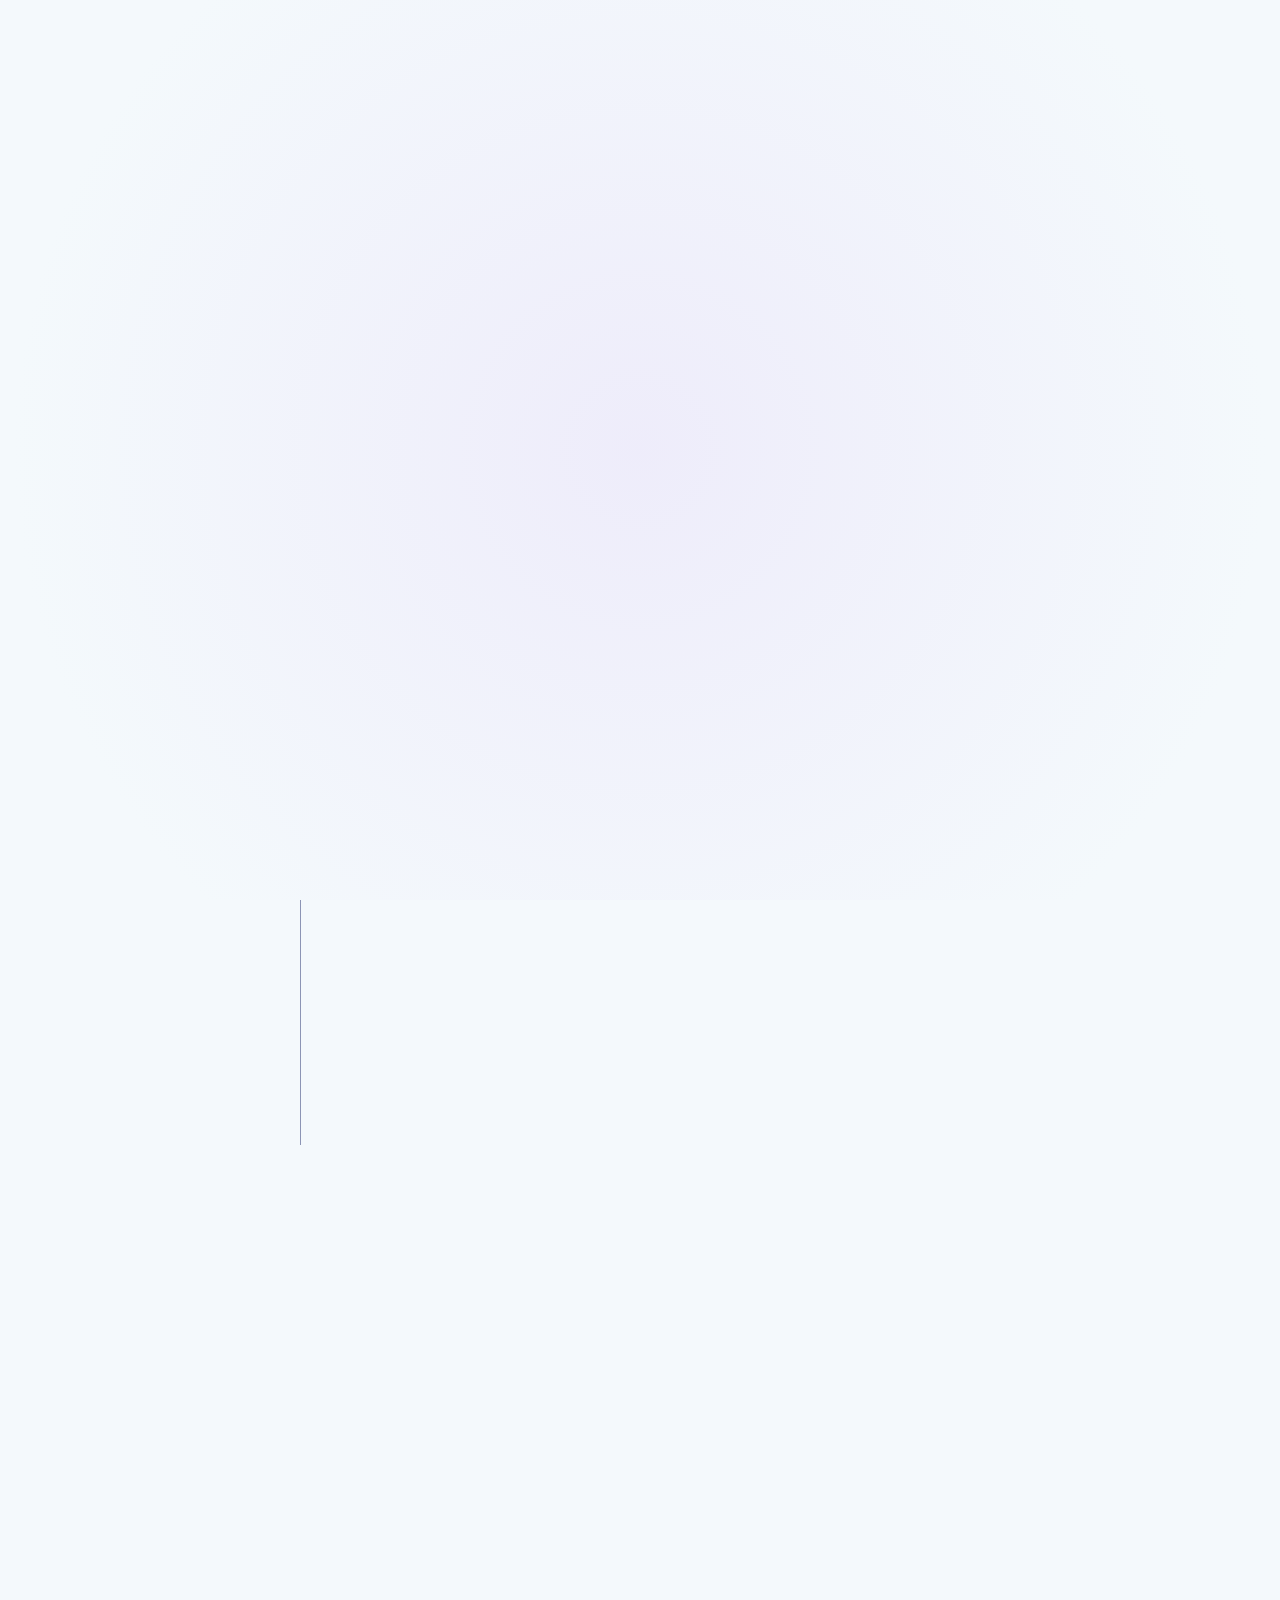
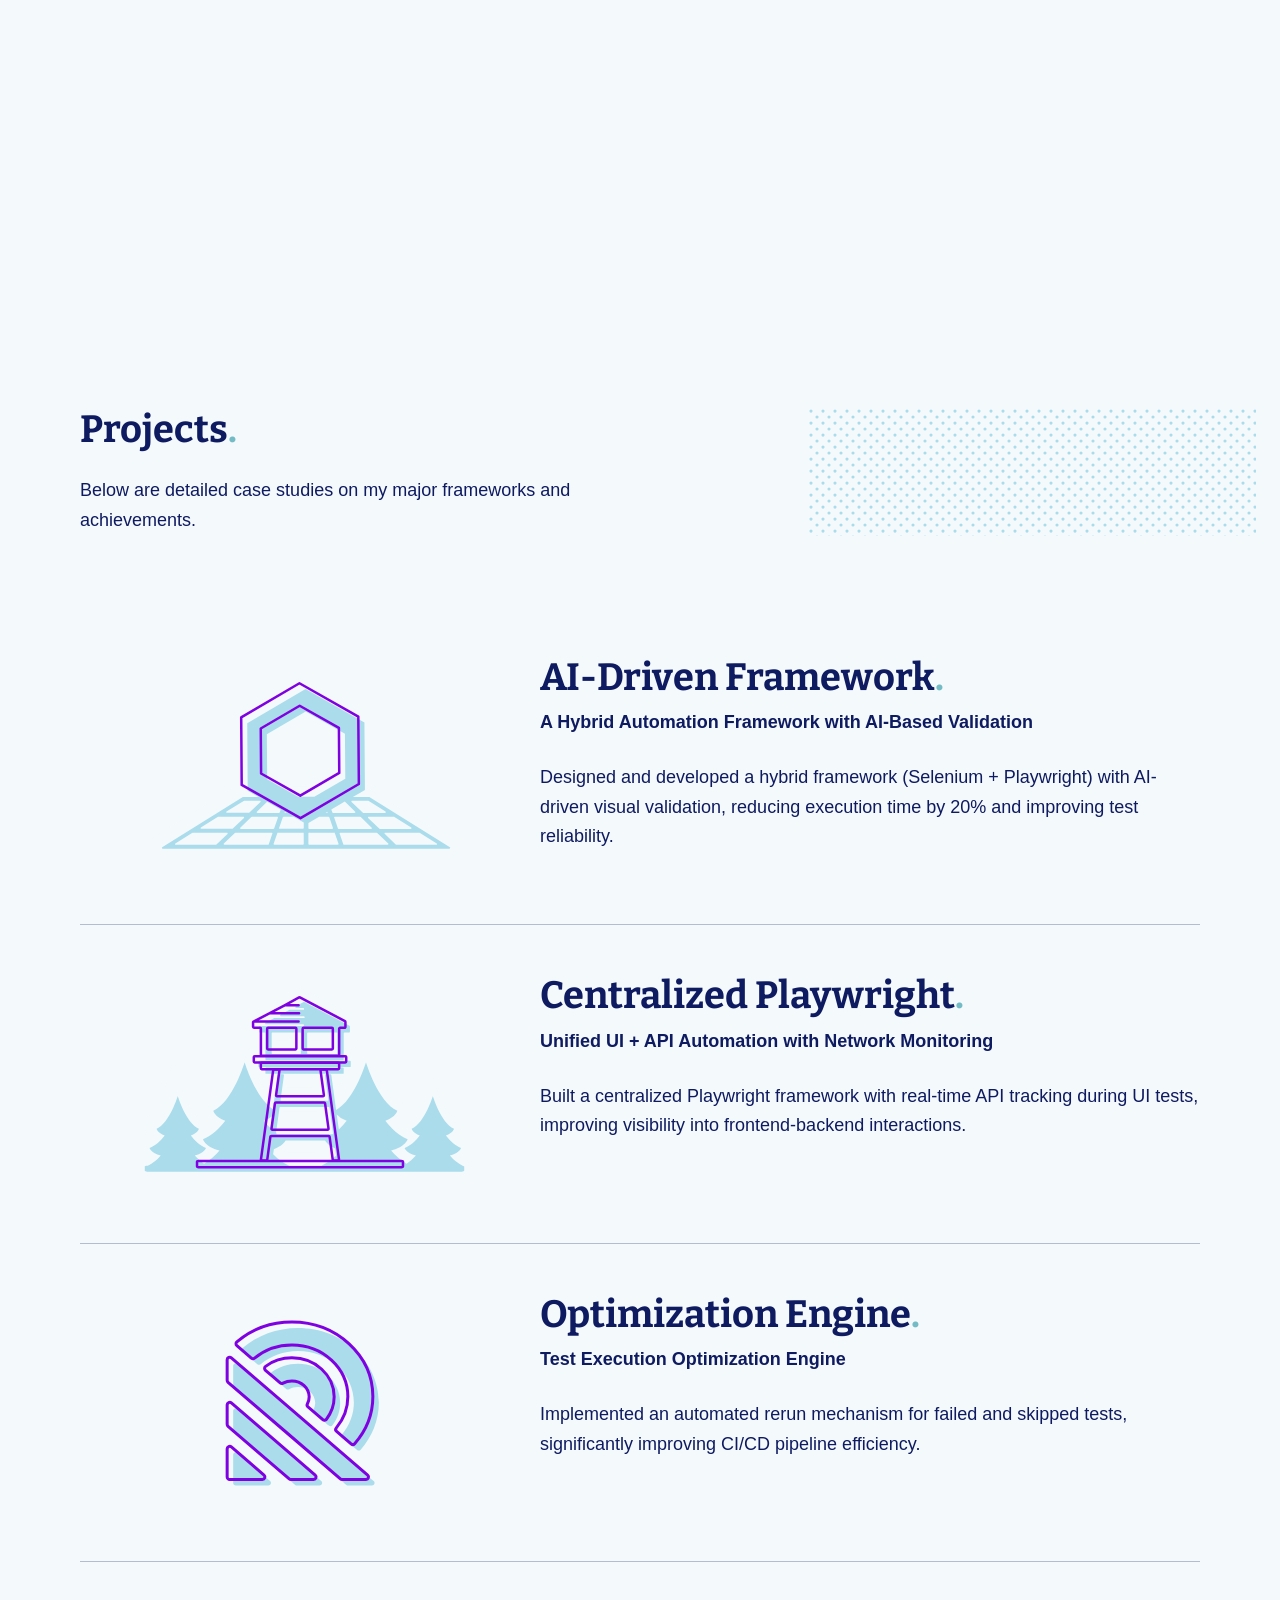
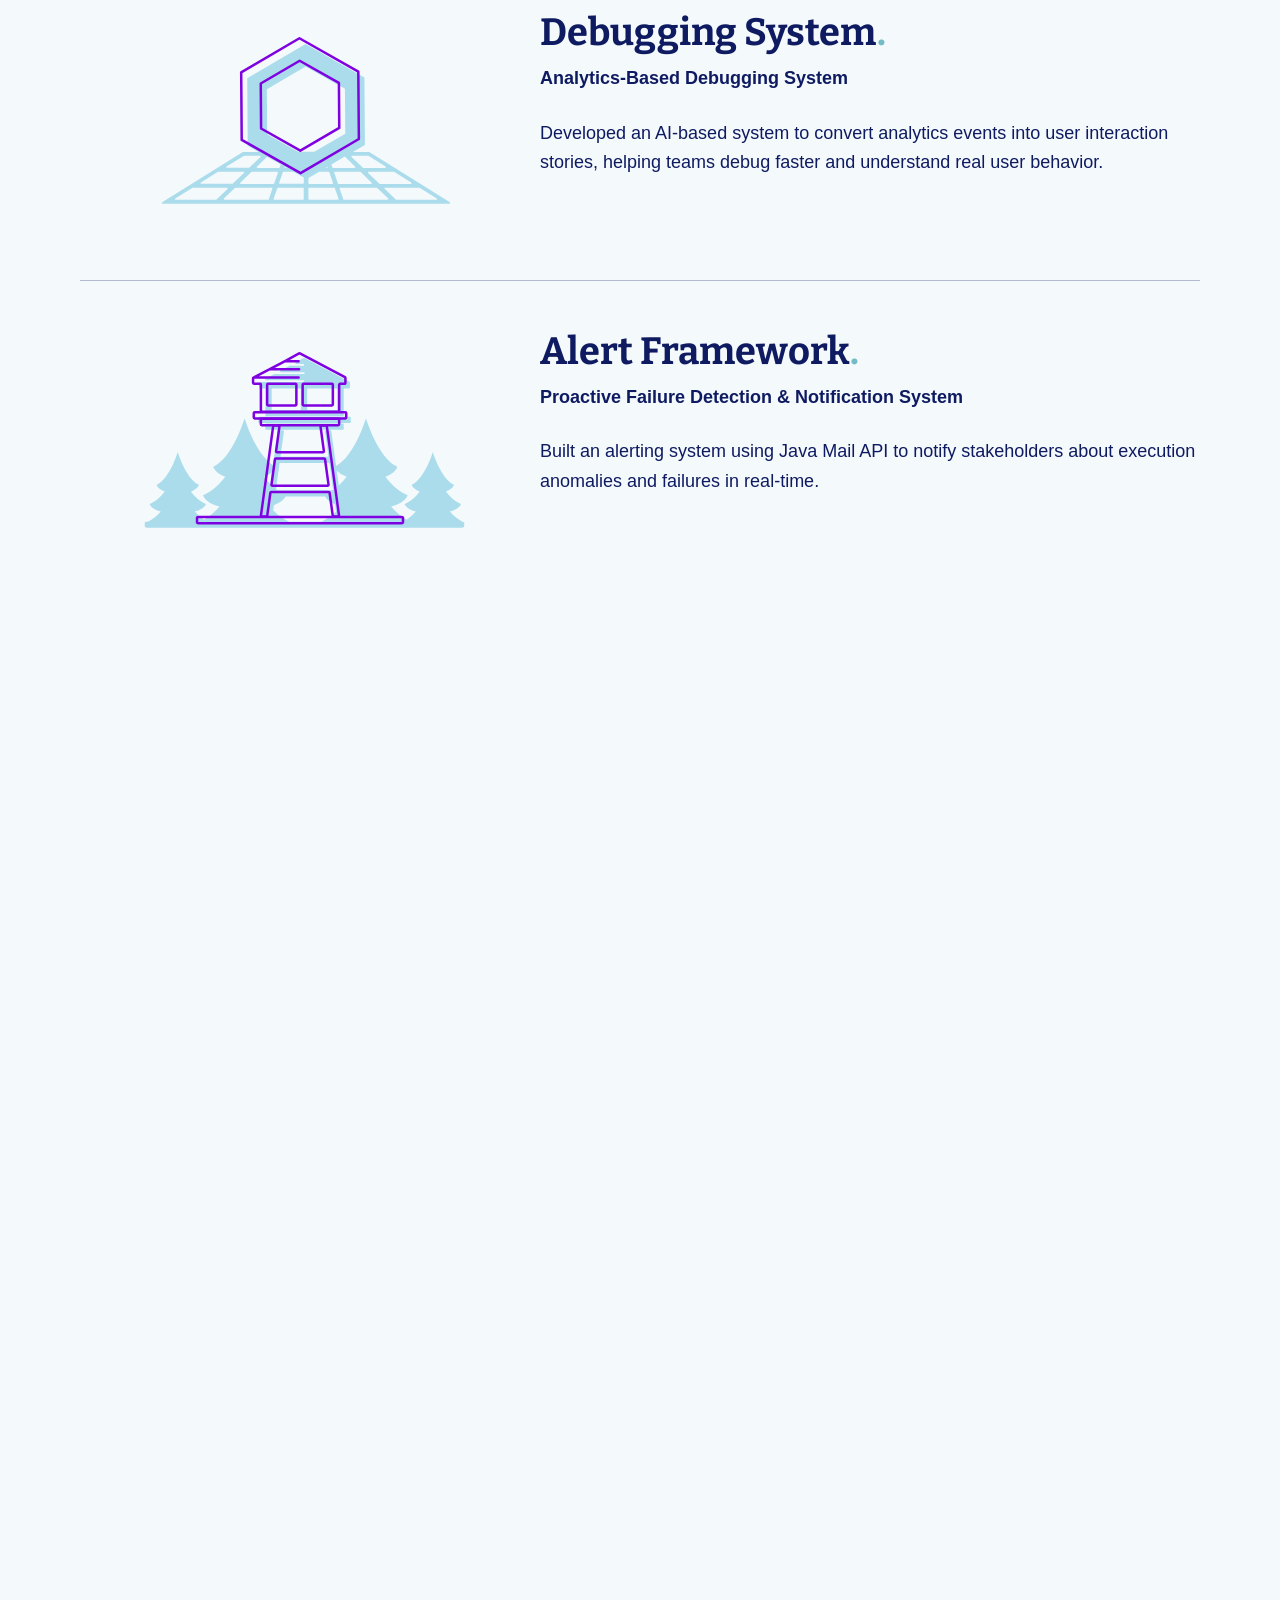
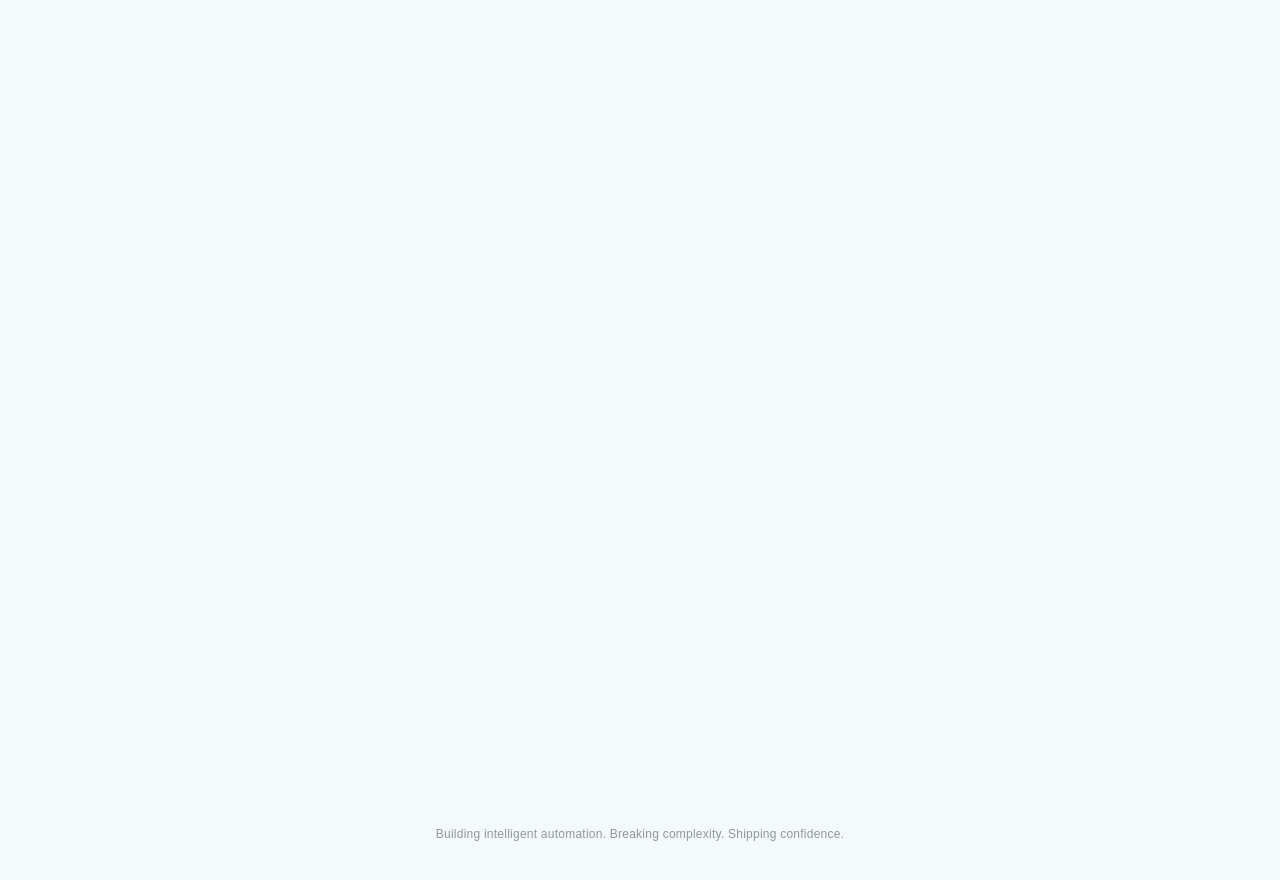
==== commit a2a21ca6: "feat: add Netflix-style animated intro sequence to landing page" ====
--- a/index.html
+++ b/index.html
@@ -6,6 +6,14 @@
     // Remove loading screen
     var loader = document.querySelector('.loading');
     if (loader) { loader.classList.remove('loading--in'); setTimeout(function(){ loader.style.display='none'; }, 600); }
+    
+    var intro = document.getElementById('netflix-intro');
+    if (intro) { 
+      intro.style.opacity = '0'; 
+      intro.style.pointerEvents = 'none';
+      setTimeout(function(){ intro.remove(); }, 800); 
+    }
+
     // Remove is-loading class
     document.documentElement.classList.remove('is-loading');
     // Force all data-reveal elements to show
@@ -19,9 +27,115 @@
       el.style.opacity = '1';
       el.style.transform = 'none';
     });
-  }, 800);
+  }, 3200); // Intro anim completes at ~3.4s, start fading out slightly earlier
 });
-</script><a class="skip-link u-vhide" href="#main-content">Skip to content</a><div class="loading loading--in"><div class="loading__mask"></div><div class="loader"><div class="lds-ellipsis"><div></div><div></div><div></div><div></div></div></div></div><div class="pagewrap"><div class="mainnav"><div class="logo-wrap"><a href="/"><span class="u-vhide">Back to the homepage</span> <span class="logo js-logo"><img src="./assets/img/custom/portfolio.png" alt="Ayan Ray" style="height:44px;width:auto;display:block;object-fit:contain;"></span></a></div><div class="menu-link"><button class="menu-link__trigger js-menu-trigger" aria-expanded="false" aria-controls="main-menu"><span class="menu-link__mask"><span class="menu-link__label menu-link__label--close js-menu-label-close" aria-hidden="true">Close</span> <span class="menu-link__label menu-link__label--open js-menu-label-open" aria-hidden="false">Menu</span></span></button></div><a class="hire-me" href="mailto:rayayan1947@gmail.com?subject=🤘 Hi Ayan, I\'d like to hire you" data-config-href="menu.hire_me_link"><div class="shade" data-drift="-4 -6" data-drift-center="y"><svg xmlns="http://www.w3.org/2000/svg" viewBox="0 0 60 60"><path class="filled-path" d="M30.78,9.87c13.52,0,24.46,9.58,24.46,21.41a19.4,19.4,0,0,1-5,12.95h0l2.9,9.82L42.37,50.1h0a27.51,27.51,0,0,1-11.59,2.58,26.84,26.84,0,0,1-14-3.86C10.42,45,6.24,38.52,6.24,31.2,6.24,19.53,17.26,9.87,30.78,9.87Z"/></svg></div><div class="main"><svg xmlns="http://www.w3.org/2000/svg" viewBox="0 0 60 60"><path class="stroke-path" d="M27.78,5.87c13.52,0,24.46,9.58,24.46,21.41a19.4,19.4,0,0,1-5,12.95h0l2.9,9.82L39.37,46.1h0a27.51,27.51,0,0,1-11.59,2.58,26.84,26.84,0,0,1-14-3.86C7.42,41,3.24,34.52,3.24,27.2,3.24,15.53,14.26,5.87,27.78,5.87Z"/></svg></div>Hire me</a></div><div class="main-menu js-menu" id="main-menu"><div class="main-menu__mask"></div><div class="main-menu__flyout"><div class="main-menu__inr wrap"><ul class="social-links"><li class="social-links__item"><a class="social-links__link social-links__link--gh" href="https://github.com/ayanrayrocks" rel="noopener noreferrer" target="_blank">Visit my GitHub</a></li><li class="social-links__item"><a class="social-links__link social-links__link--li" href="https://www.linkedin.com/in/ayan-ray-69ba77141/" rel="noopener noreferrer" target="_blank">Connect on LinkedIn</a></li><li class="social-links__item"><a class="social-links__link social-links__link--email" href="mailto:rayayan1947@gmail.com" rel="noopener noreferrer" target="_blank">Send me an Email</a></li></ul><ul class="main-menu__links primary-links"><li class="primary-links__item"><a aria-current="page" class="primary-links__link t-primary" href="/" aria-describedby="desc_home" data-config="menu.item_home">Home</a> <span id="desc_home" class="primary-links__summary">Back to the home page.</span></li><li class="primary-links__item"><a aria-current="page" class="primary-links__link t-primary" href="/work" aria-describedby="desc_work" data-config="menu.item_work">Work</a> <span id="desc_work" class="primary-links__summary">My featured projects.</span></li><li class="primary-links__item"><a class="primary-links__link t-primary" href="/about" aria-describedby="desc_about" data-config="menu.item_about">About</a> <span id="desc_about" class="primary-links__summary">A little about me and my background.</span></li><li class="primary-links__item"><a class="primary-links__link t-primary" href="/writing" aria-describedby="desc_writing" data-config="menu.item_writing">Writing</a> <span id="desc_writing" class="primary-links__summary">My career &amp; work history.</span></li></ul></div></div></div><main id="main-content" class="page-body page-body--header" tabindex="-1"><svg style="position:absolute;top:-900px;left:-900px;clip:rect(0,0,0,0)"><filter id="duotone_filter"><feColorMatrix type="matrix" result="grayscale" values="1 0 0 0 0
+</script>
+
+<style>
+/* ── Netflix Intro Animation ─────────────────────────────────── */
+.netflix-intro {
+  position: fixed;
+  inset: 0;
+  background: #f4f9fc;
+  z-index: 999999;
+  display: flex;
+  align-items: center;
+  justify-content: center;
+  overflow: hidden;
+  transition: opacity 0.6s ease-in-out;
+}
+.netflix-intro::before {
+  content: "";
+  position: absolute;
+  inset: 0;
+  background: radial-gradient(circle at center, rgba(127, 0, 224, 0.05) 0%, rgba(244, 249, 252, 1) 80%);
+  z-index: -1;
+}
+
+.netflix-logo {
+  display: flex;
+  color: #0f1b61;
+  font-family: 'Helvetica Neue', Helvetica, Arial, sans-serif;
+  font-weight: 900;
+  font-size: 14vw;
+  letter-spacing: 0.05em;
+  text-transform: uppercase;
+  text-shadow: 0 4px 70px rgba(15, 27, 97, 0.3);
+  transform-origin: center center;
+  animation: netflix-reveal 3.4s ease-in forwards;
+  position: relative;
+}
+
+.netflix-letter {
+  display: inline-block;
+  opacity: 0;
+  transform: scale(2) perspective(500px) translateZ(100px);
+  animation: letter-drop 0.9s cubic-bezier(0.25, 1, 0.5, 1) forwards;
+}
+.netflix-letter-1 { animation-delay: 0.1s; }
+.netflix-letter-2 { animation-delay: 0.25s; }
+.netflix-letter-3 { animation-delay: 0.4s; }
+.netflix-letter-4 { animation-delay: 0.55s; }
+.netflix-letter-5 { animation-delay: 0.70s; }
+
+@keyframes letter-drop {
+  0% { transform: scale(2) translateY(-20px); opacity: 0; filter: blur(8px); }
+  60% { filter: blur(0px); }
+  100% { transform: scale(1) translateY(0); opacity: 1; filter: blur(0px); }
+}
+
+@keyframes netflix-reveal {
+  0%, 70% {
+    transform: scale(1);
+    opacity: 1;
+  }
+  96% {
+    transform: scale(20);
+    opacity: 1;
+    filter: blur(2px);
+  }
+  100% {
+    transform: scale(25);
+    opacity: 0;
+    filter: blur(6px);
+  }
+}
+
+/* Optional flash effect simulating the colored ribbons bursting */
+.netflix-logo::after {
+  content: "HELLO";
+  position: absolute;
+  left: 0;
+  top: 0;
+  color: transparent;
+  background: repeating-linear-gradient(90deg, transparent 0%, #7f00e0 10%, rgba(255,255,255,0.8) 25%, #7f00e0 40%, transparent 50%);
+  background-size: 200% auto;
+  -webkit-background-clip: text;
+  background-clip: text;
+  opacity: 0;
+  animation: flare 3.4s ease-in forwards;
+}
+@keyframes flare {
+  0%, 70% { opacity: 0; background-position: 0% center; }
+  85% { opacity: 1; filter: brightness(150%) blur(1px); background-position: 100% center; }
+  100% { opacity: 0; background-position: 200% center; }
+}
+
+/* Hide standard loader visually during initial load but keep it around for main.js transition logic */
+#netflix-intro ~ .loading { display: none !important; }
+</style>
+
+<a class="skip-link u-vhide" href="#main-content">Skip to content</a>
+<div id="netflix-intro" class="netflix-intro">
+  <div class="netflix-logo">
+    <span class="netflix-letter netflix-letter-1">H</span>
+    <span class="netflix-letter netflix-letter-2">E</span>
+    <span class="netflix-letter netflix-letter-3">L</span>
+    <span class="netflix-letter netflix-letter-4">L</span>
+    <span class="netflix-letter netflix-letter-5">O</span>
+  </div>
+</div>
+<div class="loading loading--in"><div class="loading__mask"></div><div class="loader"><div class="lds-ellipsis"><div></div><div></div><div></div><div></div></div></div></div><div class="pagewrap"><div class="mainnav"><div class="logo-wrap"><a href="/"><span class="u-vhide">Back to the homepage</span> <span class="logo js-logo"><img src="./assets/img/custom/portfolio.png" alt="Ayan Ray" style="height:44px;width:auto;display:block;object-fit:contain;"></span></a></div><div class="menu-link"><button class="menu-link__trigger js-menu-trigger" aria-expanded="false" aria-controls="main-menu"><span class="menu-link__mask"><span class="menu-link__label menu-link__label--close js-menu-label-close" aria-hidden="true">Close</span> <span class="menu-link__label menu-link__label--open js-menu-label-open" aria-hidden="false">Menu</span></span></button></div><a class="hire-me" href="mailto:rayayan1947@gmail.com?subject=🤘 Hi Ayan, I\'d like to hire you" data-config-href="menu.hire_me_link"><div class="shade" data-drift="-4 -6" data-drift-center="y"><svg xmlns="http://www.w3.org/2000/svg" viewBox="0 0 60 60"><path class="filled-path" d="M30.78,9.87c13.52,0,24.46,9.58,24.46,21.41a19.4,19.4,0,0,1-5,12.95h0l2.9,9.82L42.37,50.1h0a27.51,27.51,0,0,1-11.59,2.58,26.84,26.84,0,0,1-14-3.86C10.42,45,6.24,38.52,6.24,31.2,6.24,19.53,17.26,9.87,30.78,9.87Z"/></svg></div><div class="main"><svg xmlns="http://www.w3.org/2000/svg" viewBox="0 0 60 60"><path class="stroke-path" d="M27.78,5.87c13.52,0,24.46,9.58,24.46,21.41a19.4,19.4,0,0,1-5,12.95h0l2.9,9.82L39.37,46.1h0a27.51,27.51,0,0,1-11.59,2.58,26.84,26.84,0,0,1-14-3.86C7.42,41,3.24,34.52,3.24,27.2,3.24,15.53,14.26,5.87,27.78,5.87Z"/></svg></div>Hire me</a></div><div class="main-menu js-menu" id="main-menu"><div class="main-menu__mask"></div><div class="main-menu__flyout"><div class="main-menu__inr wrap"><ul class="social-links"><li class="social-links__item"><a class="social-links__link social-links__link--gh" href="https://github.com/ayanrayrocks" rel="noopener noreferrer" target="_blank">Visit my GitHub</a></li><li class="social-links__item"><a class="social-links__link social-links__link--li" href="https://www.linkedin.com/in/ayan-ray-69ba77141/" rel="noopener noreferrer" target="_blank">Connect on LinkedIn</a></li><li class="social-links__item"><a class="social-links__link social-links__link--email" href="mailto:rayayan1947@gmail.com" rel="noopener noreferrer" target="_blank">Send me an Email</a></li></ul><ul class="main-menu__links primary-links"><li class="primary-links__item"><a aria-current="page" class="primary-links__link t-primary" href="/" aria-describedby="desc_home" data-config="menu.item_home">Home</a> <span id="desc_home" class="primary-links__summary">Back to the home page.</span></li><li class="primary-links__item"><a aria-current="page" class="primary-links__link t-primary" href="/work" aria-describedby="desc_work" data-config="menu.item_work">Work</a> <span id="desc_work" class="primary-links__summary">My featured projects.</span></li><li class="primary-links__item"><a class="primary-links__link t-primary" href="/about" aria-describedby="desc_about" data-config="menu.item_about">About</a> <span id="desc_about" class="primary-links__summary">A little about me and my background.</span></li><li class="primary-links__item"><a class="primary-links__link t-primary" href="/writing" aria-describedby="desc_writing" data-config="menu.item_writing">Writing</a> <span id="desc_writing" class="primary-links__summary">My career &amp; work history.</span></li></ul></div></div></div><main id="main-content" class="page-body page-body--header" tabindex="-1"><svg style="position:absolute;top:-900px;left:-900px;clip:rect(0,0,0,0)"><filter id="duotone_filter"><feColorMatrix type="matrix" result="grayscale" values="1 0 0 0 0
                   1 0 0 0 0
                   1 0 0 0 0
                   0 0 0 1 0"/><feComponentTransfer color-interpolation-filters="sRGB" result="duotone"><feFuncR type="table" tableValues="-0.054901960784313725 0.7647058823529411"></feFuncR><feFuncG type="table" tableValues="0.32941176470588235 0.9647058823529412"></feFuncG><feFuncB type="table" tableValues="0.45098039215686275 1.0274509803921568"></feFuncB><feFuncA type="table" tableValues="0 1"></feFuncA></feComponentTransfer></filter></svg><div class="section"><div style="position:relative" data-prlx="0 -0.125"><div class="avatar-bg"><div class="avatar-wrap"><div class="bar-outer" data-prlx="0 -0.175"><div class="bar stripes" data-drift-center="x" data-drift="-10 -10"></div></div><div class="avatar avatar--intro avatar--ready"><svg class="base" viewBox="0 0 702 726"><defs><clipPath id="clip--chin"><path class="svg-blank" d="M351,538.29a133.13,133.13,0,0,1-53.48-11.11v70.14H404.49V527.18A133.22,133.22,0,0,1,351,538.29Z"/></clipPath><clipPath id="clip--eyebrow-l"><rect class="svg-blank" x="224.5" y="213.67" width="87.98" height="87.98"/></clipPath><clipPath id="clip--eyebrow-r"><rect class="svg-blank" x="376.36" y="220.19" width="98.52" height="85.33"/></clipPath><pattern id="pattern--stubble" data-name="SVGID 4 " width="83.3" height="97.7" patternTransform="matrix(0.09, 0, 0, -0.09, -7212.72, 6963.89)" patternUnits="userSpaceOnUse" viewBox="0 0 83.3 97.7"><rect class="svg-blank" width="83.3" height="97.7"/><rect class="svg-blank" width="83.3" height="97.7"/><rect class="svg-fill" x="41.6" y="-24.5" width="83.3" height="48.9"/><circle class="svg-bg" cx="66.3" cy="-0.3" r="17"/><rect class="svg-fill" x="-41.7" y="-24.5" width="83.3" height="48.9"/><rect class="svg-fill" y="24.3" width="83.3" height="48.9"/><circle class="svg-bg" cx="24.6" cy="48.6" r="17"/><rect class="svg-fill" x="41.6" y="73.2" width="83.3" height="48.9"/><circle class="svg-bg" cx="66.3" cy="97.4" r="17"/><rect class="svg-fill" x="-41.7" y="73.2" width="83.3" height="48.9"/></pattern></defs></svg><div class="avatar__animwrap"><div class="layer"><div class="layer head__rotation"><svg viewBox="0 0 702 726"><path class="bgmask mask__head" d="M539.56,330a34.69,34.69,0,0,0-19.39-18.39l-6.88-2.53a33.49,33.49,0,0,0-15.39-2.32V294h-1c2.83-9.45,5.16-22.14,7.05-38.3,2.38-20.48,3.18-39.58,3.21-40.4l.09-2.22,21,11.38-9.74-27.08c-7.53-20.95-17.9-38.58-31-52.75l16.93,5.19-13.62-24C472.1,92.65,445,73.13,411.47,68.2l10.84-6.61-33.48-2.85a140.09,140.09,0,0,0-34.67,1.18l9.89-9.21-35.32,5.42C286,62.69,252.41,82.93,229,116.29c-17.63,25.13-24.75,51.62-27.45,65.3a34.93,34.93,0,0,0,4.26,26.67l-6.33,1.49-.19,8.5c-.21,9.27-.74,50.19,5.12,75.75h-.32v12.78a33.55,33.55,0,0,0-15.44,2.31l-6.8,2.5-.11,0a34.93,34.93,0,0,0-20.16,45c3.32,9,9.87,26.53,13.2,35.41a35.1,35.1,0,0,0,37.06,22.55v6.74c0,76.73,62.42,139.17,139.17,139.18S490.19,498.06,490.2,421.32V414.6a35.11,35.11,0,0,0,36.9-22.54c3.34-8.91,9.87-26.41,13.19-35.37A34.69,34.69,0,0,0,539.56,330Z"/></svg></div><div><svg viewBox="0 0 702 726"><g class="backgroundMask"><path class="bgmask mask__shoulders" d="M588.92,668.08a85,85,0,0,0-8.71-31.4c-7.52-15-23-34-54.27-39.1-45.62-7.42-75.42-17.86-87.34-22.57-3.41-9.62-9.35-27.46-12.91-44.29A11,11,0,0,0,408.62,524H295.42a11,11,0,0,0-17.06,6.72,368.9,368.9,0,0,1-12.06,41.84l-.62.28c-5.72,2.55-37,15.71-92.58,24.74-31.23,5.08-46.75,24.07-54.27,39.1a85.13,85.13,0,0,0-8.7,31.4l0,.35.61,17a17.1,17.1,0,0,0,17.66,16.45,16.83,16.83,0,0,0,6-1.33,277.13,277.13,0,0,1,82.46-20c45.92-3.82,89.17,4.51,128.55,24.76,34.77,17.85,73,23.82,108.61,23.82,48.52,0,92.08-11.09,115.1-18.24a29,29,0,0,0,20.31-28.66Z"/></g><g class="shoulders"><path class="shading svg-fill" d="M585.93,665.46s-2.24-53.35-55.43-62c-54-8.78-86-21.62-93.73-24.93,1,18-52,61.2-80.63,61.2h-.21c-28.89,0-82.53-43.93-80.59-61.67-5.25,2.34-37.82,16.14-94.79,25.4-53.2,8.66-55.43,62-55.43,62l.59,16.67a8.07,8.07,0,0,0,11.2,7.15c30.86-13,123.49-43.91,218.61,5,80,41.08,180,16.46,216.92,5a19.94,19.94,0,0,0,14-19.74Z"></path><path d="M426.35,566.53s33.95,15.6,97.85,25.75c54.46,8.66,56.75,62,56.75,62" class="svg-stroke"></path><path d="M277,566.53s-34,15.6-97.85,25.75c-54.46,8.66-56.75,62-56.75,62" class="svg-stroke"></path></g><g class="neck"><g class="mask mask--chin"><path class="neck__shadow svg-fill" d="M298.68,462v65.2c1.52,17.26,24.37,31,52.33,31s50.78-13.71,52.3-31h.08V462Z"/></g><path class="svg-stroke" d="M290.14,522.34c-5.23,24.68-15.39,51.07-15.39,51.07-3.19,16,48.49,57.59,76.17,57.59h.2c27.68,0,79.36-41.62,76.17-57.59,0,0-10.16-26.39-15.38-51.08"/><path class="neck__adamsapple svg-stroke" d="M332.93,569.71a28.43,28.43,0,0,0,36.14,0"/></g></svg></div></div><div class="head layer"><div class="head__y"><div class="head__yaw"><div class="head__rotation"><div class="shading face-tilt"><svg id="" class="" viewBox="0 0 702 726"><ellipse class="svg-fill" cx="211.09" cy="371.36" rx="8.4" ry="12.43"/><ellipse class="svg-fill" cx="500.51" cy="371.36" rx="8.4" ry="12.43"/></svg></div><div class="beard"><svg id="" class="" viewBox="0 0 702 726"><path class="beard__tache svg-pattern" d="M365.9,425.2a23.71,23.71,0,0,1-29.83,0c-25.53,1.6-44.4,18.82-44.4,18.82A187.24,187.24,0,0,0,410,444S391.3,426.82,365.9,425.2Z"/><path class="beard__chin svg-pattern" d="M351,514.25h0c-68.51,0-124-46.38-124-103.6v3.58A124.06,124.06,0,0,0,351,538.29h0A124.06,124.06,0,0,0,475.08,414.23v-3.58C475.08,467.87,419.54,514.25,351,514.25Z"/><rect class="beard__lip svg-pattern" x="325.2" y="480.7" width="46.65" height="12.1"/></svg></div><div class="eyebrows face-tilt"><div class="eyebrow eyebrows__left"><svg id="" class="" viewBox="0 0 702 726"><path class="svg-fill" d="M302.61,286.93C290,280.19,257.47,268.87,225,301.6v75.56h85.51V277.83l-1,5.81A4.8,4.8,0,0,1,302.61,286.93Z"/><path class="brow svg-fill-stroke" d="M310.54,277.83l-1,5.81a4.8,4.8,0,0,1-7,3.29c-12.68-6.77-45.49-18.19-78.11,15.2,1.65-17.62,28.26-47.23,83-29.23A4.37,4.37,0,0,1,310.54,277.83Z"/></svg></div><div class="eyebrow eyebrows__right"><svg id="" class="" viewBox="0 0 702 726"><path class="svg-fill" d="M386.13,276.58a4.74,4.74,0,0,1-6.72-3.33v85.5h94.43V291.64C442.9,257.6,399,270.43,386.13,276.58Z"/><path class="brow svg-fill-stroke" d="M378.58,267.19l.78,5.81a4.74,4.74,0,0,0,6.77,3.58c13-6.2,57.4-19.17,88.37,15.77-3.29-35.13-44.14-43.45-92.72-29.9A4.33,4.33,0,0,0,378.58,267.19Z"/></svg></div><div class="browmask"><svg id="" class="" viewBox="0 0 702 726"><path class="bgmask" d="M375.2,305c-4.7-1.7-11.5-2.8-21-2.8-4.6,0-14.8.3-23.2,2.8H216.1v42.9c0,28.4,20.2,45.1,55.6,46.2v.1h3.8V394c35.4-1.1,55.6-17.8,55.6-46.2V319c2.5-1.4,9.9-3.4,21-3.6,12.1-.3,18.8,1.7,20.8,3v29.5c0,28.4,20.2,45.1,55.6,46.2v.1h3.8V394c35.4-1.1,55.6-17.8,55.6-46.2V305Z"/><path class="svg-fill" d="M498.27,222.15l-11.87-3c-.71-2-1.44-4-2.13-5.9.68.68,1.26,1.35,1.94,2a169.32,169.32,0,0,0-4.45-19.16,212.14,212.14,0,0,1,28.16,12.68c-14.52-40.36-39.2-63.5-68-75.11a175.25,175.25,0,0,1,42,7.45C457.56,94.72,417.39,84.84,378,91.52c4.55-3.1,9.78-6.39,15.49-9.87-31.84-2.71-55.85,5.9-73.66,18.2,5-5.52,11-14.33,18-20.81C247.63,92.88,227.69,171,223.53,192.28c-4.77,19.32,15.49,30.1,15.49,30.1s39.68-22.17,95.33-33.69c25.65,3.88,52.46,10,68.72,24.49A167.64,167.64,0,0,0,389.71,182c8.71-.1,17.62,0,26.62.58,25.47,8.3,52.25,22.14,69.88,37.55-.24,6.42-1.59,42.5-3.55,86.33H379.26c-4.55-1.64-11.13-2.71-20.32-2.71-4.46,0-14.33.29-22.46,2.71H231.39c3.58-48,6.56-84.68,6.56-84.68l-16.35,3.87s-1.39,61.69,7.91,80.81h-4.24V348c0,27.49,19.55,43.65,53.82,44.72v.1h3.67v-.2c34.27-1.06,53.82-17.23,53.82-44.71V320c2.26-1.26,8.68-3,18.29-3.42V434.29c.32,0,
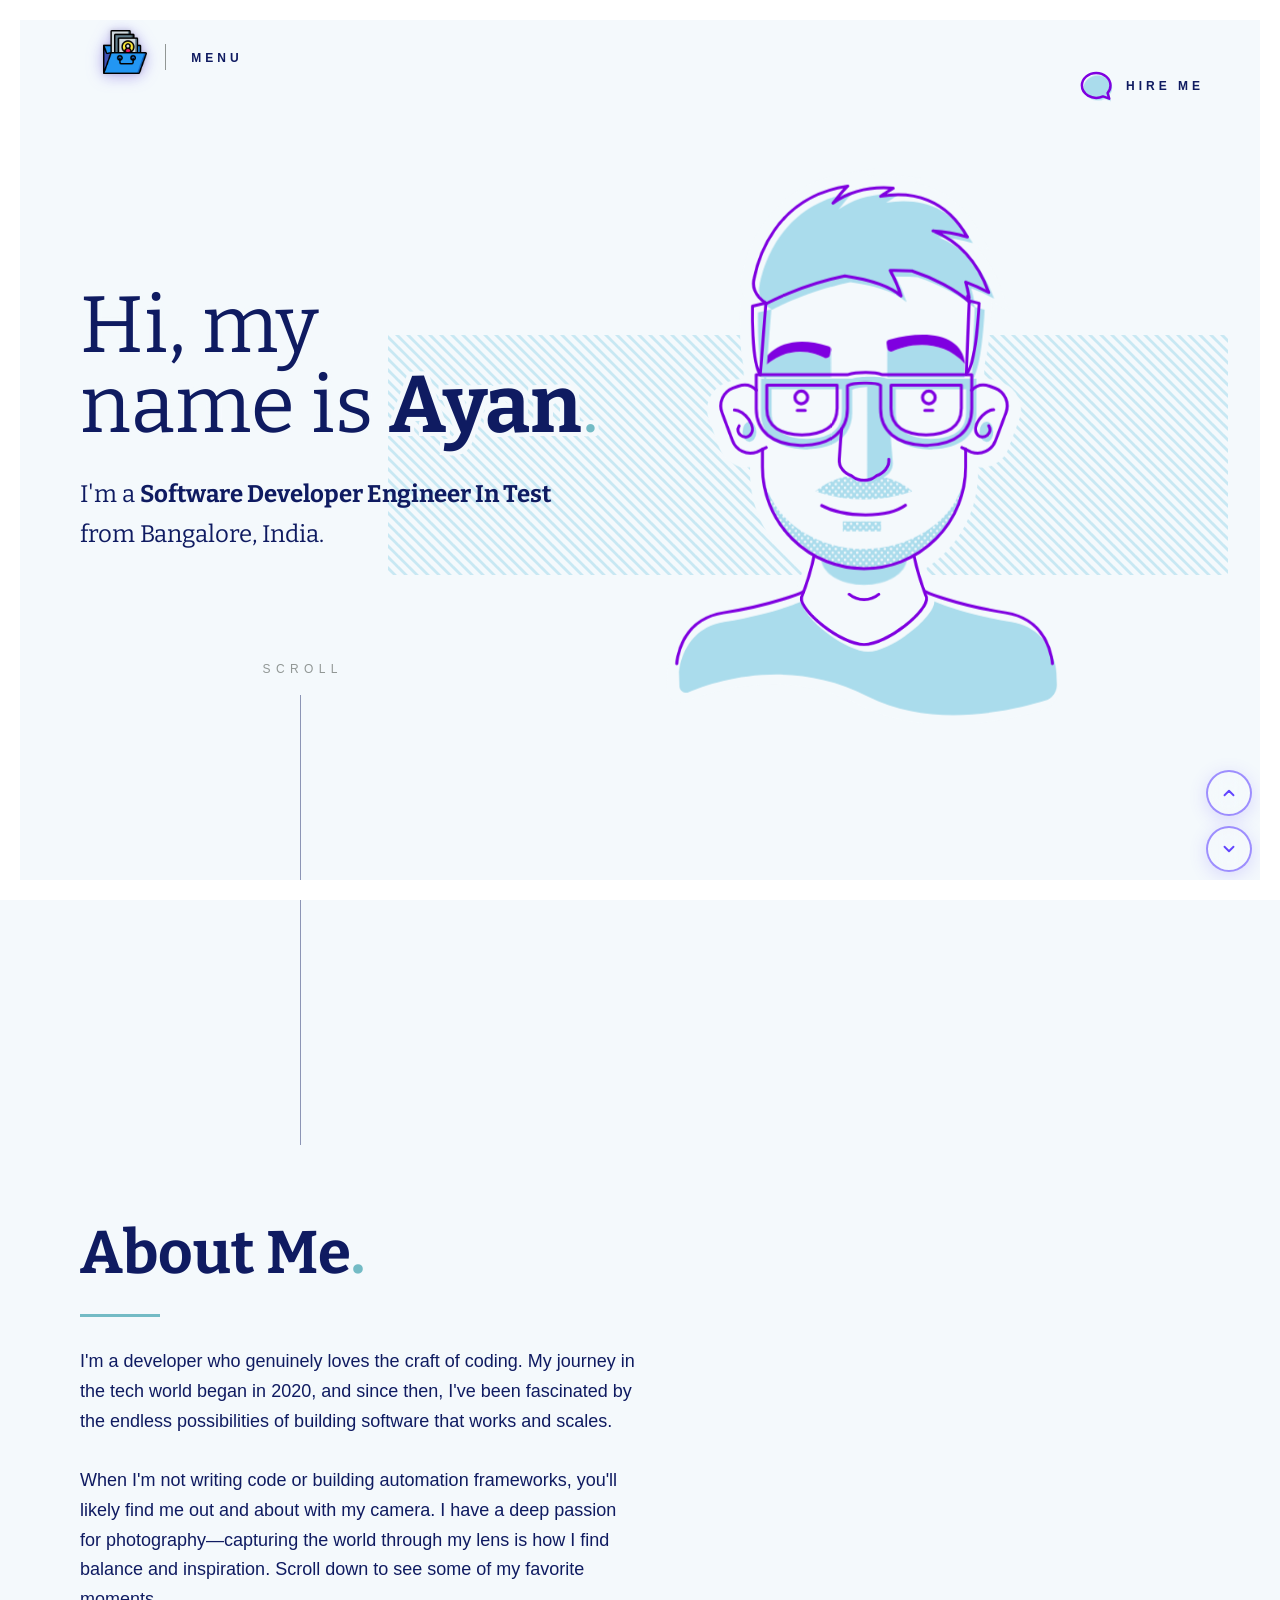
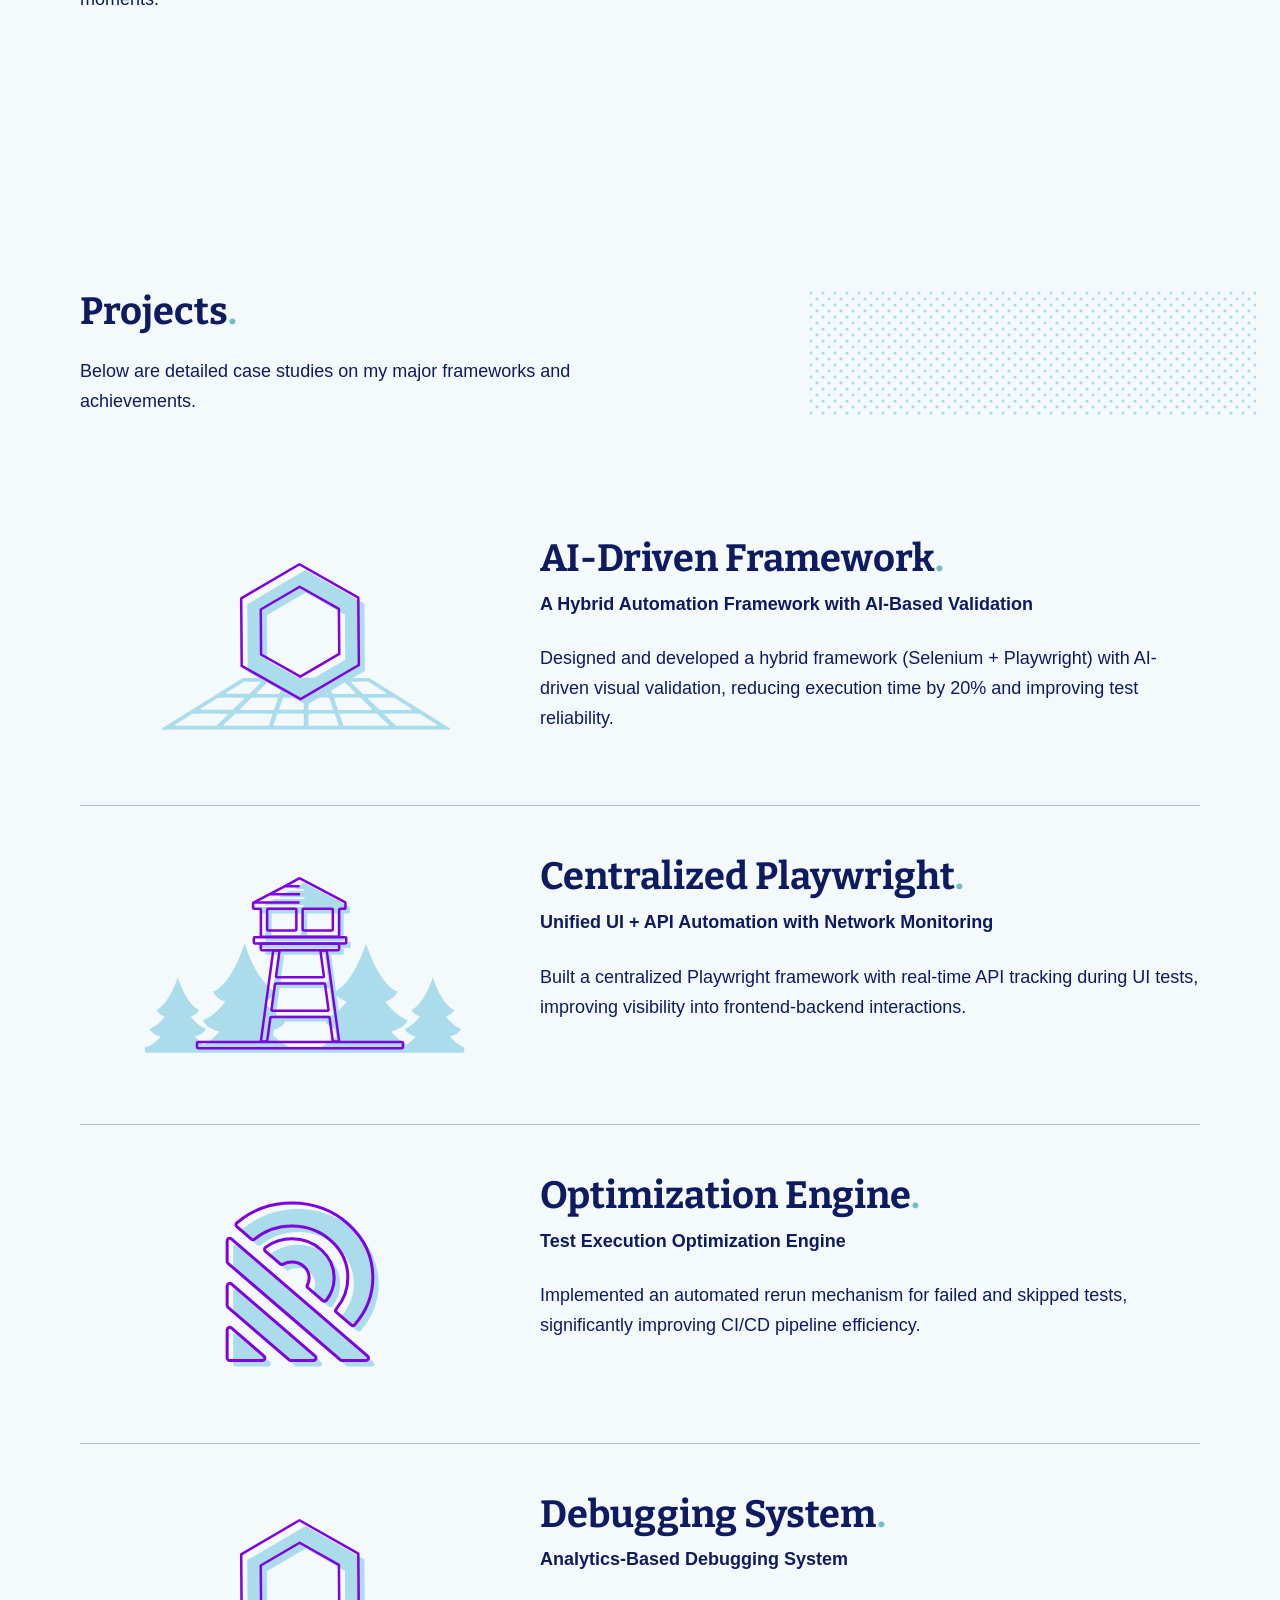
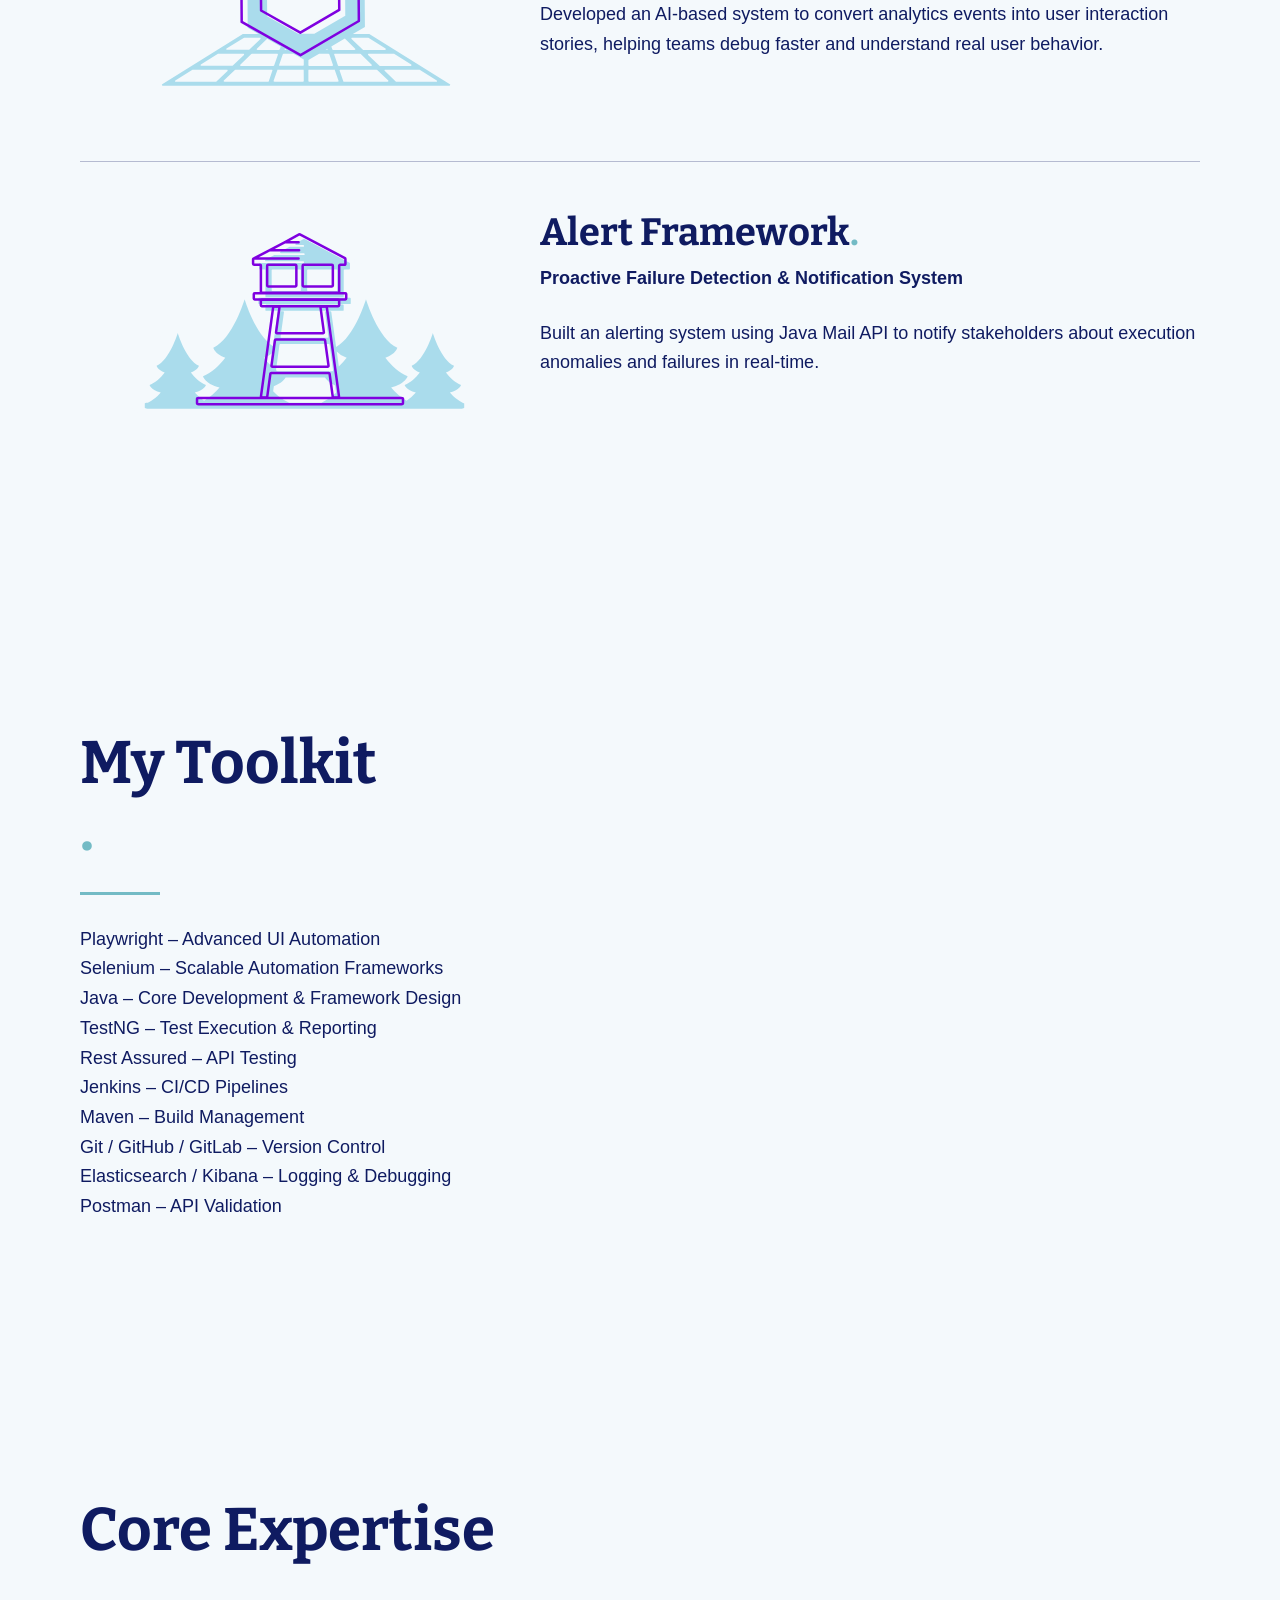
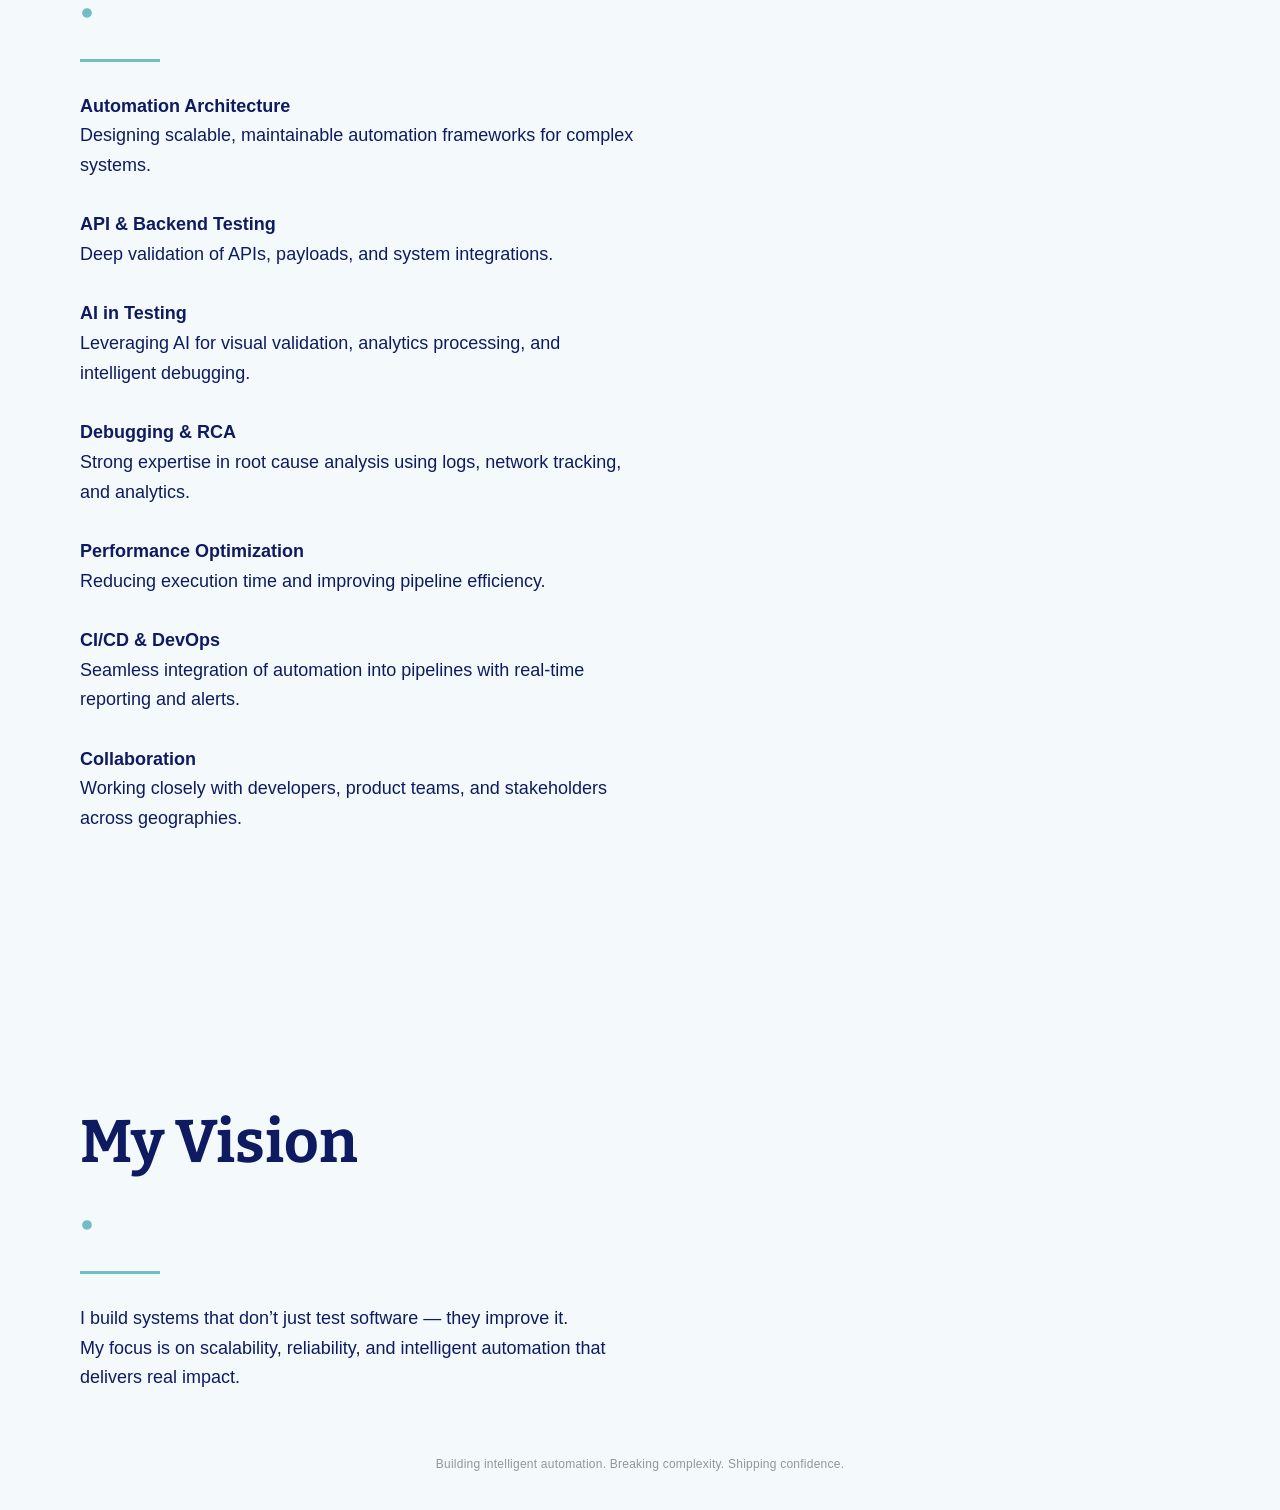
==== commit 6d026c74: "refactor: replace Netflix-style intro animation with a percentage-based loader and add new photograp" ====
--- a/index.html
+++ b/index.html
@@ -1,159 +1,82 @@
 <!doctype html><html class="no-js" lang="en"><head><meta charset="UTF-8"><meta name="viewport" content="width=device-width,initial-scale=1"><meta http-equiv="X-UA-Compatible" content="ie=edge"><title>Ayan Ray - SDET</title><meta name="description" content="Robb is an independent creative developer from South Wales who loves helping organisations to build ambitious yet accessible web projects. Sometimes, he also writes in the third person."><meta name="theme-color" content="#aadcec"><meta name="color-scheme" content="only light"><link rel="apple-touch-icon" sizes="180x180" href="./assets/img/apple-touch-icon.png"><link rel="icon" type="image/png" sizes="32x32" href="./assets/img/favicon-32x32.png"><link rel="icon" type="image/png" sizes="16x16" href="./assets/img/favicon-16x16.png"><link rel="icon" type="image/png" href="./assets/img/favicon.ico"><link href="https://front-end.social/@robb" rel="me"><meta property="og:site_name" content="Robb Owen Digital"><meta property="og:type" content="website"><meta property="og:locale" content="en_gb"><meta property="og:url" content="https://robbowen.digital/"><meta property="og:title" content="Robb Owen - Independent Creative Developer"><meta property="og:description" content="Robb is an independent creative developer from South Wales who loves helping organisations to build ambitious yet accessible web projects. Sometimes, he also writes in the third person."><meta property="og:image" content="https://robbowen.digital/assets/img/card.png"><meta name="twitter:image" content="https://robbowen.digital/assets/img/card.png"><meta name="twitter:creator" content="@Robb0wen"><link href="/feed.xml" rel="alternate" type="application/rss+xml" title="RSS Feed"><script>document.querySelector('html').classList.add('js');
     document.querySelector('html').classList.remove('no-js');</script><link href="https://fonts.googleapis.com/css?family=Bitter:400,700&display=swap" rel="stylesheet"><link rel="stylesheet" href="./assets/css/styles.css"><style id="theme">:root{--bg:#f4f9fc;--line:#7f00e0;--fill:#aadcec;--text:#0f1b61;--subtext:#73bbc5;--duo:#aadcec}.stripes{background-image:url("data:image/svg+xml,%3Csvg xmlns='http://www.w3.org/2000/svg' viewBox='0 0 22.93 22.93'%3E%3Cpolygon fill='%23aadcec' points='0 8.18 14.75 22.93 22.74 22.93 0 0.19 0 8.18'/%3E%3Cpolygon fill='%23aadcec' points='22.93 8.37 22.93 0.38 22.56 0 14.56 0 22.93 8.37'/%3E%3C/svg%3E");background-size:11px;opacity:.6}.dots{background-image:url("data:image/svg+xml,%3Csvg version='1.1' id='Layer_1' xmlns='http://www.w3.org/2000/svg' xmlns:xlink='http://www.w3.org/1999/xlink' x='0px' y='0px' viewBox='0 0 22.9 22.9' style='enable-background:new 0 0 22.9 22.9;' xml:space='preserve'%3E%3Ccircle fill='%23aadcec' class='st0' cx='5.7' cy='5.9' r='3'/%3E%3Ccircle fill='%23aadcec' class='st0' cx='17.2' cy='17.2' r='3'/%3E%3C/svg%3E%0A");background-size:12px}</style></head><body><script>
-// Force reveal all sections immediately for local/static deployment
-window.addEventListener('load', function() {
-  setTimeout(function() {
-    // Remove loading screen
-    var loader = document.querySelector('.loading');
-    if (loader) { loader.classList.remove('loading--in'); setTimeout(function(){ loader.style.display='none'; }, 600); }
+// Percentage Counter Logic
+document.addEventListener("DOMContentLoaded", function() {
+  var counter = document.getElementById("percentage-counter");
+  var loader = document.getElementById("percentage-loader");
+  
+  if (!counter || !loader) return;
+
+  var count = 0;
+  // We want to count up to 100 over a chosen duration, say ~1.2s
+  var duration = 1200;
+  var intervalTime = duration / 100;
+  
+  var interval = setInterval(function() {
+    count++;
+    counter.textContent = count + "%";
     
-    var intro = document.getElementById('netflix-intro');
-    if (intro) { 
-      intro.style.opacity = '0'; 
-      intro.style.pointerEvents = 'none';
-      setTimeout(function(){ intro.remove(); }, 800); 
+    if (count >= 100) {
+      clearInterval(interval);
+      // Brief pause at 100%
+      setTimeout(function() {
+        loader.classList.add('hide');
+        
+        // Let main.js handle the reveal, but we can also trigger reveals manually if needed
+        document.documentElement.classList.remove('is-loading');
+        document.querySelectorAll('[data-reveal]').forEach(function(el) {
+          el.classList.add(el.dataset.reveal);
+          delete el.dataset.reveal;
+        });
+        document.querySelectorAll('.reveal-content').forEach(function(el) {
+          el.style.opacity = '1';
+          el.style.transform = 'none';
+        });
+
+        // remove element from DOM after transition
+        setTimeout(function() { loader.remove(); }, 800);
+      }, 300);
     }
-
-    // Remove is-loading class
-    document.documentElement.classList.remove('is-loading');
-    // Force all data-reveal elements to show
-    document.querySelectorAll('[data-reveal]').forEach(function(el) {
-      var cls = el.dataset.reveal;
-      el.classList.add(cls);
-      delete el.dataset.reveal;
-    });
-    // Force reveal-content visible
-    document.querySelectorAll('.reveal-content').forEach(function(el) {
-      el.style.opacity = '1';
-      el.style.transform = 'none';
-    });
-  }, 3200); // Intro anim completes at ~3.4s, start fading out slightly earlier
+  }, intervalTime);
 });
 </script>
-
-<style>
-/* ── Netflix Intro Animation ─────────────────────────────────── */
-.netflix-intro {
+<style>
+/* ── Percentage Loader Animation ───────────────────────────── */
+.percentage-loader {
   position: fixed;
   inset: 0;
   background: #f4f9fc;
   z-index: 999999;
   display: flex;
-  align-items: center;
-  justify-content: center;
-  overflow: hidden;
-  transition: opacity 0.6s ease-in-out;
+  align-items: flex-end;
+  justify-content: flex-end;
+  padding: 4vw;
+  transition: transform 0.8s cubic-bezier(0.85, 0, 0.15, 1), opacity 0.8s ease;
 }
-.netflix-intro::before {
-  content: "";
-  position: absolute;
-  inset: 0;
-  background: radial-gradient(circle at center, rgba(127, 0, 224, 0.05) 0%, rgba(244, 249, 252, 1) 80%);
-  z-index: -1;
+.percentage-loader.hide {
+  transform: translateY(-100%);
+  opacity: 0;
+  pointer-events: none;
 }
-
-.netflix-logo {
-  display: flex;
+.percentage-number {
+  font-family: 'Helvetica Neue', Helvetica, Arial, sans-serif;
+  font-size: 10vw;
+  font-weight: 900;
   color: #0f1b61;
-  font-family: 'Helvetica Neue', Helvetica, Arial, sans-serif;
-  font-weight: 900;
-  font-size: 14vw;
-  letter-spacing: 0.05em;
-  text-transform: uppercase;
-  text-shadow: 0 4px 70px rgba(15, 27, 97, 0.3);
-  transform-origin: center center;
-  animation: netflix-reveal 3.4s ease-in forwards;
-  position: relative;
+  letter-spacing: -0.02em;
+  line-height: 1;
 }
-
-.netflix-letter {
-  display: inline-block;
-  opacity: 0;
-  transform: scale(2) perspective(500px) translateZ(100px);
-  animation: letter-drop 0.9s cubic-bezier(0.25, 1, 0.5, 1) forwards;
-}
-.netflix-letter-1 { animation-delay: 0.1s; }
-.netflix-letter-2 { animation-delay: 0.25s; }
-.netflix-letter-3 { animation-delay: 0.4s; }
-.netflix-letter-4 { animation-delay: 0.55s; }
-.netflix-letter-5 { animation-delay: 0.70s; }
-
-@keyframes letter-drop {
-  0% { transform: scale(2) translateY(-20px); opacity: 0; filter: blur(8px); }
-  60% { filter: blur(0px); }
-  100% { transform: scale(1) translateY(0); opacity: 1; filter: blur(0px); }
-}
-
-@keyframes netflix-reveal {
-  0%, 70% {
-    transform: scale(1);
-    opacity: 1;
-  }
-  96% {
-    transform: scale(20);
-    opacity: 1;
-    filter: blur(2px);
-  }
-  100% {
-    transform: scale(25);
-    opacity: 0;
-    filter: blur(6px);
-  }
-}
-
-/* Optional flash effect simulating the colored ribbons bursting */
-.netflix-logo::after {
-  content: "HELLO";
-  position: absolute;
-  left: 0;
-  top: 0;
-  color: transparent;
-  background: repeating-linear-gradient(90deg, transparent 0%, #7f00e0 10%, rgba(255,255,255,0.8) 25%, #7f00e0 40%, transparent 50%);
-  background-size: 200% auto;
-  -webkit-background-clip: text;
-  background-clip: text;
-  opacity: 0;
-  animation: flare 3.4s ease-in forwards;
-}
-@keyframes flare {
-  0%, 70% { opacity: 0; background-position: 0% center; }
-  85% { opacity: 1; filter: brightness(150%) blur(1px); background-position: 100% center; }
-  100% { opacity: 0; background-position: 200% center; }
-}
-
-/* Hide standard loader visually during initial load but keep it around for main.js transition logic */
-#netflix-intro ~ .loading { display: none !important; }
 </style>
 
 <a class="skip-link u-vhide" href="#main-content">Skip to content</a>
-<div id="netflix-intro" class="netflix-intro">
-  <div class="netflix-logo">
-    <span class="netflix-letter netflix-letter-1">H</span>
-    <span class="netflix-letter netflix-letter-2">E</span>
-    <span class="netflix-letter netflix-letter-3">L</span>
-    <span class="netflix-letter netflix-letter-4">L</span>
-    <span class="netflix-letter netflix-letter-5">O</span>
-  </div>
-</div>
-<div class="loading loading--in"><div class="loading__mask"></div><div class="loader"><div class="lds-ellipsis"><div></div><div></div><div></div><div></div></div></div></div><div class="pagewrap"><div class="mainnav"><div class="logo-wrap"><a href="/"><span class="u-vhide">Back to the homepage</span> <span class="logo js-logo"><img src="./assets/img/custom/portfolio.png" alt="Ayan Ray" style="height:44px;width:auto;display:block;object-fit:contain;"></span></a></div><div class="menu-link"><button class="menu-link__trigger js-menu-trigger" aria-expanded="false" aria-controls="main-menu"><span class="menu-link__mask"><span class="menu-link__label menu-link__label--close js-menu-label-close" aria-hidden="true">Close</span> <span class="menu-link__label menu-link__label--open js-menu-label-open" aria-hidden="false">Menu</span></span></button></div><a class="hire-me" href="mailto:rayayan1947@gmail.com?subject=🤘 Hi Ayan, I\'d like to hire you" data-config-href="menu.hire_me_link"><div class="shade" data-drift="-4 -6" data-drift-center="y"><svg xmlns="http://www.w3.org/2000/svg" viewBox="0 0 60 60"><path class="filled-path" d="M30.78,9.87c13.52,0,24.46,9.58,24.46,21.41a19.4,19.4,0,0,1-5,12.95h0l2.9,9.82L42.37,50.1h0a27.51,27.51,0,0,1-11.59,2.58,26.84,26.84,0,0,1-14-3.86C10.42,45,6.24,38.52,6.24,31.2,6.24,19.53,17.26,9.87,30.78,9.87Z"/></svg></div><div class="main"><svg xmlns="http://www.w3.org/2000/svg" viewBox="0 0 60 60"><path class="stroke-path" d="M27.78,5.87c13.52,0,24.46,9.58,24.46,21.41a19.4,19.4,0,0,1-5,12.95h0l2.9,9.82L39.37,46.1h0a27.51,27.51,0,0,1-11.59,2.58,26.84,26.84,0,0,1-14-3.86C7.42,41,3.24,34.52,3.24,27.2,3.24,15.53,14.26,5.87,27.78,5.87Z"/></svg></div>Hire me</a></div><div class="main-menu js-menu" id="main-menu"><div class="main-menu__mask"></div><div class="main-menu__flyout"><div class="main-menu__inr wrap"><ul class="social-links"><li class="social-links__item"><a class="social-links__link social-links__link--gh" href="https://github.com/ayanrayrocks" rel="noopener noreferrer" target="_blank">Visit my GitHub</a></li><li class="social-links__item"><a class="social-links__link social-links__link--li" href="https://www.linkedin.com/in/ayan-ray-69ba77141/" rel="noopener noreferrer" target="_blank">Connect on LinkedIn</a></li><li class="social-links__item"><a class="social-links__link social-links__link--email" href="mailto:rayayan1947@gmail.com" rel="noopener noreferrer" target="_blank">Send me an Email</a></li></ul><ul class="main-menu__links primary-links"><li class="primary-links__item"><a aria-current="page" class="primary-links__link t-primary" href="/" aria-describedby="desc_home" data-config="menu.item_home">Home</a> <span id="desc_home" class="primary-links__summary">Back to the home page.</span></li><li class="primary-links__item"><a aria-current="page" class="primary-links__link t-primary" href="/work" aria-describedby="desc_work" data-config="menu.item_work">Work</a> <span id="desc_work" class="primary-links__summary">My featured projects.</span></li><li class="primary-links__item"><a class="primary-links__link t-primary" href="/about" aria-describedby="desc_about" data-config="menu.item_about">About</a> <span id="desc_about" class="primary-links__summary">A little about me and my background.</span></li><li class="primary-links__item"><a class="primary-links__link t-primary" href="/writing" aria-describedby="desc_writing" data-config="menu.item_writing">Writing</a> <span id="desc_writing" class="primary-links__summary">My career &amp; work history.</span></li></ul></div></div></div><main id="main-content" class="page-body page-body--header" tabindex="-1"><svg style="position:absolute;top:-900px;left:-900px;clip:rect(0,0,0,0)"><filter id="duotone_filter"><feColorMatrix type="matrix" result="grayscale" values="1 0 0 0 0
+<div id="percentage-loader" class="percentage-loader"><div class="percentage-number" id="percentage-counter">0%</div></div><div class="pagewrap"><div class="mainnav"><div class="logo-wrap"><a href="/" data-rekishi-skip="true"><span class="u-vhide">Back to the homepage</span> <span class="logo js-logo"><img src="./assets/img/custom/portfolio.png" alt="Ayan Ray" style="height:44px;width:auto;display:block;object-fit:contain;"></span></a></div><div class="menu-link"><button class="menu-link__trigger js-menu-trigger" aria-expanded="false" aria-controls="main-menu"><span class="menu-link__mask"><span class="menu-link__label menu-link__label--close js-menu-label-close" aria-hidden="true">Close</span> <span class="menu-link__label menu-link__label--open js-menu-label-open" aria-hidden="false">Menu</span></span></button></div><a class="hire-me" href="mailto:rayayan1947@gmail.com?subject=🤘 Hi Ayan, I\'d like to hire you" data-config-href="menu.hire_me_link"><div class="shade" data-drift="-4 -6" data-drift-center="y"><svg xmlns="http://www.w3.org/2000/svg" viewBox="0 0 60 60"><path class="filled-path" d="M30.78,9.87c13.52,0,24.46,9.58,24.46,21.41a19.4,19.4,0,0,1-5,12.95h0l2.9,9.82L42.37,50.1h0a27.51,27.51,0,0,1-11.59,2.58,26.84,26.84,0,0,1-14-3.86C10.42,45,6.24,38.52,6.24,31.2,6.24,19.53,17.26,9.87,30.78,9.87Z"/></svg></div><div class="main"><svg xmlns="http://www.w3.org/2000/svg" viewBox="0 0 60 60"><path class="stroke-path" d="M27.78,5.87c13.52,0,24.46,9.58,24.46,21.41a19.4,19.4,0,0,1-5,12.95h0l2.9,9.82L39.37,46.1h0a27.51,27.51,0,0,1-11.59,2.58,26.84,26.84,0,0,1-14-3.86C7.42,41,3.24,34.52,3.24,27.2,3.24,15.53,14.26,5.87,27.78,5.87Z"/></svg></div>Hire me</a></div><div class="main-menu js-menu" id="main-menu"><div class="main-menu__mask"></div><div class="main-menu__flyout"><div class="main-menu__inr wrap"><ul class="social-links"><li class="social-links__item"><a class="social-links__link social-links__link--gh" href="https://github.com/ayanrayrocks" rel="noopener noreferrer" target="_blank">Visit my GitHub</a></li><li class="social-links__item"><a class="social-links__link social-links__link--li" href="https://www.linkedin.com/in/ayan-ray-69ba77141/" rel="noopener noreferrer" target="_blank">Connect on LinkedIn</a></li><li class="social-links__item"><a class="social-links__link social-links__link--email" href="mailto:rayayan1947@gmail.com" rel="noopener noreferrer" target="_blank">Send me an Email</a></li></ul><ul class="main-menu__links primary-links"><li class="primary-links__item"><a aria-current="page" class="primary-links__link t-primary" href="/" data-rekishi-skip="true" aria-describedby="desc_home" data-config="menu.item_home">Home</a> <span id="desc_home" class="primary-links__summary">Back to the home page.</span></li><li class="primary-links__item"><a aria-current="page" class="primary-links__link t-primary" href="./work.html" data-rekishi-skip="true" aria-describedby="desc_work" data-config="menu.item_work">Work</a> <span id="desc_work" class="primary-links__summary">My featured projects.</span></li><li class="primary-links__item"><a class="primary-links__link t-primary" href="./about.html" data-rekishi-skip="true" aria-describedby="desc_about" data-config="menu.item_about">About</a> <span id="desc_about" class="primary-links__summary">A little about me and my background.</span></li></ul></div></div></div><main id="main-content" class="page-body page-body--header" tabindex="-1"><svg style="position:absolute;top:-900px;left:-900px;clip:rect(0,0,0,0)"><filter id="duotone_filter"><feColorMatrix type="matrix" result="grayscale" values="1 0 0 0 0
                   1 0 0 0 0
                   1 0 0 0 0
                   0 0 0 1 0"/><feComponentTransfer color-interpolation-filters="sRGB" result="duotone"><feFuncR type="table" tableValues="-0.054901960784313725 0.7647058823529411"></feFuncR><feFuncG type="table" tableValues="0.32941176470588235 0.9647058823529412"></feFuncG><feFuncB type="table" tableValues="0.45098039215686275 1.0274509803921568"></feFuncB><feFuncA type="table" tableValues="0 1"></feFuncA></feComponentTransfer></filter></svg><div class="section"><div style="position:relative" data-prlx="0 -0.125"><div class="avatar-bg"><div class="avatar-wrap"><div class="bar-outer" data-prlx="0 -0.175"><div class="bar stripes" data-drift-center="x" data-drift="-10 -10"></div></div><div class="avatar avatar--intro avatar--ready"><svg class="base" viewBox="0 0 702 726"><defs><clipPath id="clip--chin"><path class="svg-blank" d="M351,538.29a133.13,133.13,0,0,1-53.48-11.11v70.14H404.49V527.18A133.22,133.22,0,0,1,351,538.29Z"/></clipPath><clipPath id="clip--eyebrow-l"><rect class="svg-blank" x="224.5" y="213.67" width="87.98" height="87.98"/></clipPath><clipPath id="clip--eyebrow-r"><rect class="svg-blank" x="376.36" y="220.19" width="98.52" height="85.33"/></clipPath><pattern id="pattern--stubble" data-name="SVGID 4 " width="83.3" height="97.7" patternTransform="matrix(0.09, 0, 0, -0.09, -7212.72, 6963.89)" patternUnits="userSpaceOnUse" viewBox="0 0 83.3 97.7"><rect class="svg-blank" width="83.3" height="97.7"/><rect class="svg-blank" width="83.3" height="97.7"/><rect class="svg-fill" x="41.6" y="-24.5" width="83.3" height="48.9"/><circle class="svg-bg" cx="66.3" cy="-0.3" r="17"/><rect class="svg-fill" x="-41.7" y="-24.5" width="83.3" height="48.9"/><rect class="svg-fill" y="24.3" width="83.3" height="48.9"/><circle class="svg-bg" cx="24.6" cy="48.6" r="17"/><rect class="svg-fill" x="41.6" y="73.2" width="83.3" height="48.9"/><circle class="svg-bg" cx="66.3" cy="97.4" r="17"/><rect class="svg-fill" x="-41.7" y="73.2" width="83.3" height="48.9"/></pattern></defs></svg><div class="avatar__animwrap"><div class="layer"><div class="layer head__rotation"><svg viewBox="0 0 702 726"><path class="bgmask mask__head" d="M539.56,330a34.69,34.69,0,0,0-19.39-18.39l-6.88-2.53a33.49,33.49,0,0,0-15.39-2.32V294h-1c2.83-9.45,5.16-22.14,7.05-38.3,2.38-20.48,3.18-39.58,3.21-40.4l.09-2.22,21,11.38-9.74-27.08c-7.53-20.95-17.9-38.58-31-52.75l16.93,5.19-13.62-24C472.1,92.65,445,73.13,411.47,68.2l10.84-6.61-33.48-2.85a140.09,140.09,0,0,0-34.67,1.18l9.89-9.21-35.32,5.42C286,62.69,252.41,82.93,229,116.29c-17.63,25.13-24.75,51.62-27.45,65.3a34.93,34.93,0,0,0,4.26,26.67l-6.33,1.49-.19,8.5c-.21,9.27-.74,50.19,5.12,75.75h-.32v12.78a33.55,33.55,0,0,0-15.44,2.31l-6.8,2.5-.11,0a34.93,34.93,0,0,0-20.16,45c3.32,9,9.87,26.53,13.2,35.41a35.1,35.1,0,0,0,37.06,22.55v6.74c0,76.73,62.42,139.17,139.17,139.18S490.19,498.06,490.2,421.32V414.6a35.11,35.11,0,0,0,36.9-22.54c3.34-8.91,9.87-26.41,13.19-35.37A34.69,34.69,0,0,0,539.56,330Z"/></svg></div><div><svg viewBox="0 0 702 726"><g class="backgroundMask"><path class="bgmask mask__shoulders" d="M588.92,668.08a85,85,0,0,0-8.71-31.4c-7.52-15-23-34-54.27-39.1-45.62-7.42-75.42-17.86-87.34-22.57-3.41-9.62-9.35-27.46-12.91-44.29A11,11,0,0,0,408.62,524H295.42a11,11,0,0,0-17.06,6.72,368.9,368.9,0,0,1-12.06,41.84l-.62.28c-5.72,2.55-37,15.71-92.58,24.74-31.23,5.08-46.75,24.07-54.27,39.1a85.13,85.13,0,0,0-8.7,31.4l0,.35.61,17a17.1,17.1,0,0,0,17.66,16.45,16.83,16.83,0,0,0,6-1.33,277.13,277.13,0,0,1,82.46-20c45.92-3.82,89.17,4.51,128.55,24.76,34.77,17.85,73,23.82,108.61,23.82,48.52,0,92.08-11.09,115.1-18.24a29,29,0,0,0,20.31-28.66Z"/></g><g class="shoulders"><path class="shading svg-fill" d="M585.93,665.46s-2.24-53.35-55.43-62c-54-8.78-86-21.62-93.73-24.93,1,18-52,61.2-80.63,61.2h-.21c-28.89,0-82.53-43.93-80.59-61.67-5.25,2.34-37.82,16.14-94.79,25.4-53.2,8.66-55.43,62-55.43,62l.59,16.67a8.07,8.07,0,0,0,11.2,7.15c30.86-13,123.49-43.91,218.61,5,80,41.08,180,16.46,216.92,5a19.94,19.94,0,0,0,14-19.74Z"></path><path d="M426.35,566.53s33.95,15.6,97.85,25.75c54.46,8.66,56.75,62,56.75,62" class="svg-stroke"></path><path d="M277,566.53s-34,15.6-97.85,25.75c-54.46,8.66-56.75,62-56.75,62" class="svg-stroke"></path></g><g class="neck"><g class="mask mask--chin"><path class="neck__shadow svg-fill" d="M298.68,462v65.2c1.52,17.26,24.37,31,52.33,31s50.78-13.71,52.3-31h.08V462Z"/></g><path class="svg-stroke" d="M290.14,522.34c-5.23,24.68-15.39,51.07-15.39,51.07-3.19,16,48.49,57.59,76.17,57.59h.2c27.68,0,79.36-41.62,76.17-57.59,0,0-10.16-26.39-15.38-51.08"/><path class="neck__adamsapple svg-stroke" d="M332.93,569.71a28.43,28.43,0,0,0,36.14,0"/></g></svg></div></div><div class="head layer"><div class="head__y"><div class="head__yaw"><div class="head__rotation"><div class="shading face-tilt"><svg id="" class="" viewBox="0 0 702 726"><ellipse class="svg-fill" cx="211.09" cy="371.36" rx="8.4" ry="12.43"/><ellipse class="svg-fill" cx="500.51" cy="371.36" rx="8.4" ry="12.43"/></svg></div><div class="beard"><svg id="" class="" viewBox="0 0 702 726"><path class="beard__tache svg-pattern" d="M365.9,425.2a23.71,23.71,0,0,1-29.83,0c-25.53,1.6-44.4,18.82-44.4,18.82A187.24,187.24,0,0,0,410,444S391.3,426.82,365.9,425.2Z"/><path class="beard__chin svg-pattern" d="M351,514.25h0c-68.51,0-124-46.38-124-103.6v3.58A124.06,124.06,0,0,0,351,538.29h0A124.06,124.06,0,0,0,475.08,414.23v-3.58C475.08,467.87,419.54,514.25,351,514.25Z"/><rect class="beard__lip svg-pattern" x="325.2" y="480.7" width="46.65" height="12.1"/></svg></div><div class="eyebrows face-tilt"><div class="eyebrow eyebrows__left"><svg id="" class="" viewBox="0 0 702 726"><path class="svg-fill" d="M302.61,286.93C290,280.19,257.47,268.87,225,301.6v75.56h85.51V277.83l-1,5.81A4.8,4.8,0,0,1,302.61,286.93Z"/><path class="brow svg-fill-stroke" d="M310.54,277.83l-1,5.81a4.8,4.8,0,0,1-7,3.29c-12.68-6.77-45.49-18.19-78.11,15.2,1.65-17.62,28.26-47.23,83-29.23A4.37,4.37,0,0,1,310.54,277.83Z"/></svg></div><div class="eyebrow eyebrows__right"><svg id="" class="" viewBox="0 0 702 726"><path class="svg-fill" d="M386.13,276.58a4.74,4.74,0,0,1-6.72-3.33v85.5h94.43V291.64C442.9,257.6,399,270.43,386.13,276.58Z"/><path class="brow svg-fill-stroke" d="M378.58,267.19l.78,5.81a4.74,4.74,0,0,0,6.77,3.58c13-6.2,57.4-19.17,88.37,15.77-3.29-35.13-44.14-43.45-92.72-29.9A4.33,4.33,0,0,0,378.58,267.19Z"/></svg></div><div class="browmask"><svg id="" class="" viewBox="0 0 702 726"><path class="bgmask" d="M375.2,305c-4.7-1.7-11.5-2.8-21-2.8-4.6,0-14.8.3-23.2,2.8H216.1v42.9c0,28.4,20.2,45.1,55.6,46.2v.1h3.8V394c35.4-1.1,55.6-17.8,55.6-46.2V319c2.5-1.4,9.9-3.4,21-3.6,12.1-.3,18.8,1.7,20.8,3v29.5c0,28.4,20.2,45.1,55.6,46.2v.1h3.8V394c35.4-1.1,55.6-17.8,55.6-46.2V305Z"/><path class="svg-fill" d="M498.27,222.15l-11.87-3c-.71-2-1.44-4-2.13-5.9.68.68,1.26,1.35,1.94,2a169.32,169.32,0,0,0-4.45-19.16,212.14,212.14,0,0,1,28.16,12.68c-14.52-40.36-39.2-63.5-68-75.11a175.25,175.25,0,0,1,42,7.45C457.56,94.72,417.39,84.84,378,91.52c4.55-3.1,9.78-6.39,15.49-9.87-31.84-2.71-55.85,5.9-73.66,18.2,5-5.52,11-14.33,18-20.81C247.63,92.88,227.69,171,223.53,192.28c-4.77,19.32,15.49,30.1,15.49,30.1s39.68-22.17,95.33-33.69c25.65,3.88,52.46,10,68.72,24.49A167.64,167.64,0,0,0,389.71,182c8.71-.1,17.62,0,26.62.58,25.47,8.3,52.25,22.14,69.88,37.55-.24,6.42-1.59,42.5-3.55,86.33H379.26c-4.55-1.64-11.13-2.71-20.32-2.71-4.46,0-14.33.29-22.46,2.71H231.39c3.58-48,6.56-84.68,6.56-84.68l-16.35,3.87s-1.39,61.69,7.91,80.81h-4.24V348c0,27.49,19.55,43.65,53.82,44.72v.1h3.67v-.2c34.27-1.06,53.82-17.23,53.82-44.71V320c2.26-1.26,8.68-3,18.29-3.42V434.29c.32,0,
                         .64,0,1,0a23.66,23.66,0,0,0,15.1-5.42c9.48-3.2,15.87-11.13,15.19-20.23l-3-37.53c8.24,13.26,24.64,20.84,47.72,21.56v.1h3.68v-.2c34.26-1.06,53.81-17.23,53.81-44.71V306.48h-4C495.64,288.65,498.27,222.15,498.27,222.15ZM324,348h-.1c0,11.13-4,19.07-12.1,24.39-7.16,4.75-17.81,7.36-30.78,7.55-13-.19-23.61-2.8-30.78-7.55-8.13-5.32-12.09-13.35-12.09-24.39V319.26H324Zm151.66,0h-.1c0,11.13-4,19.07-12.1,24.39-7.16,4.75-17.8,7.36-30.77,7.55-13-.19-23.62-2.8-30.78-7.55-8.13-5.32-12.1-13.35-12.1-24.39V319.26h85.85Z"/></svg></div></div><div class="ears"><div class="ears__left"><svg id="" class="" viewBox="0 0 702 726"><path class="svg-stroke" d="M231.57,390.59l-11.43,5.32a23.19,23.19,0,0,1-29.71-13.74c-3.19-8.52-9.58-25.65-12.77-34.26A23.15,23.15,0,0,1,191,318l6.58-2.42c8.91-3.39,15.78-1.64,22,4.94"/><path class="svg-stroke" d="M198.66,364c-6,9.3,6.92,17.76,13.06,11.62,9.88-9.88-6.9-31.17-19.06-31.17"/></svg></div><div class="ears__right"><svg id="" class="" viewBox="0 0 702 726"><path class="svg-stroke" d="M482.36,320.52c6.2-6.58,13.07-8.33,22-4.94l6.59,2.42a23.15,23.15,0,0,1,13.35,29.91c-3.19,8.61-9.58,25.74-12.77,34.26a23.2,23.2,0,0,1-29.72,13.74l-11.42-5.32"/><path class="svg-stroke" d="M509.27,344.42c-12.16,0-28.94,21.29-19.07,31.17,6.15,6.14,19.07-2.32,13.07-11.62"/></svg></div></div><div class="nose face-tilt"><svg id="" class="" viewBox="0 0 702 726"><path class="nose__breath svg-stroke" d="M323.63,367.83l-2.93,37c-.67,9.1,5.72,17,15.2,20.23a23.74,23.74,0,0,0,30.2,0c9.39-3.2,15.87-11.13,15.19-20.23"/></svg></div><div class="face-tilt"><div class="mouth"><svg id="" class="" viewBox="0 0 702 726"><path class="svg-stroke" d="M300.33,467.31c25.75,8.49,90,6.12,99.4-8.42"/></svg></div></div><div class="hair face-tilt"><svg id="" class="" viewBox="0 0 702 726"><path class="svg-stroke" d="M409.55,174.85c25.85,8.42,53,22.56,70.66,38.23-.87-2.61-1.84-5.12-2.71-7.54.68.67,1.26,1.35,1.93,2A170,170,0,0,0,475,188.4a214.86,214.86,0,0,1,28.17,12.68c-14.52-40.36-39.2-63.49-68-75.1a174.68,174.68,0,0,1,42,7.45C450.79,87,410.62,77.1,371.23,83.78c4.55-3.1,9.77-6.39,15.48-9.87-31.84-2.71-55.84,5.9-73.65,18.19,5-5.51,11-14.32,18-20.81-90.2,13.84-110.14,92-114.3,113.24-4.77,19.33,15.48,30.1,15.48,30.1s39.68-22.16,95.34-33.68c25.64,3.87,52.45,10,68.71,24.49a168.73,168.73,0,0,0-13.35-31.17C391.65,174.18,400.55,174.27,409.55,174.85Z"/><path class="svg-stroke" d="M475.78,301c12.82-13.38,15.71-86.6,15.71-86.6l-12-3S478,251.56,475.78,301Z"/><path class="svg-stroke" d="M231.18,214.05l-16.36,3.87s-1.55,68.82,9.58,83.63C228.08,252.19,231.18,214.05,231.18,214.05Z"/></svg></div><div class="eyes face-tilt"><div class="eyes__x"><div class="eyes__y"><div class="eyes__left eye"><svg id="" class="" viewBox="0 0 702 726"><line class="eye__lid svg-stroke" x1="269.51" y1="345.29" x2="279.28" y2="345.29"/><path class="eye__dot svg-fill-stroke" d="M274.44,323.52a5.81,5.81,0,1,1-5.81,5.8,5.82,5.82,0,0,1,5.81-5.8m0-3.87a9.68,9.68,0,1,0,9.68,9.67,9.71,9.71,0,0,0-9.68-9.67Z"/></svg></div><div class="eyes__right eye"><svg id="" class="" viewBox="0 0 702 726"><line class="eye__lid svg-stroke" x1="425.23" y1="345.29" x2="435.01" y2="345.29"/><path class="eye__dot svg-fill-stroke" d="M430.17,323.52a5.81,5.81,0,1,1-5.81,5.8,5.83,5.83,0,0,1,5.81-5.8m0-3.87a9.68,9.68,0,1,0,9.68,9.67,9.71,9.71,0,0,0-9.68-9.67Z"/></svg></div></div></div><svg id="" class="" viewBox="0 0 702 726"><path class="eyes__glasses svg-stroke" d="M373.45,301.64c-4.55-1.64-11.13-2.71-20.32-2.71-4.45,0-14.33.29-22.46,2.71H219.47v41.53c0,27.48,19.55,43.65,53.81,44.71v.1H277v-.2c34.26-1.06,53.81-17.22,53.81-44.71V315.19c2.42-1.35,9.58-3.29,20.33-3.48,11.71-.29,18.19,1.65,20.13,2.9v28.56c0,27.48,19.55,43.65,53.81,44.71v.1h3.68v-.2c34.26-1.06,53.81-17.22,53.81-44.71V301.64Zm-55.36,41.53c0,11.13-4,19.06-12.1,24.39-7.16,4.74-17.81,7.35-30.77,7.54-13-.19-23.62-2.8-30.78-7.54-8.13-5.33-12.1-13.36-12.1-24.39V314.42h85.85v28.75Zm151.67,0c0,11.13-4,19.06-12.1,24.39-7.17,4.74-17.81,7.35-30.78,7.54-13-.19-23.62-2.8-30.78-7.54C388,362.23,384,354.2,384,343.17V314.42h85.85v28.75Z"/></svg></div><div class="chin"><svg id="" class="" viewBox="0 0 702 726"><path class="svg-stroke" d="M227,392.74v21.49A124.06,124.06,0,0,0,351,538.29h0A124.06,124.06,0,0,0,475.08,414.23V392.5"/></svg></div></div></div></div></div></div></div></div></div></div><header class="page-header page-header--masthead"><div class="page-header__inr"><div class="page-header__content" data-reveal="is-onscreen" data-prlx="0 0.25"><h1 class="page-header__title lh-tight t-primary t-outline" data-config="hero.title_main">Hi, my &#8203;<br>name is <b>Robb</b><span class="dot">.</span></h1><p class="page-header__lede lh-loose t-primary u-hide:s u-hide:m" data-config="hero.subtitle">I'm an <b>independent creative developer</b> from Abergavenny, South Wales.</p><span class="page-header__scroll" aria-hidden="true"><span><span>S</span> <span>c</span> <span>r</span> <span>o</span> <span>l</span> <span>l</span></span></span></div></div></header><div class="panels" data-reveal="is-onscreen"><div class="panels__main" data-section="about"><div class="article-heading"><h2 class="article-heading__title t-heading t-medium:s t-big:m t-bigger:l" data-config="about.title"><span>Let's work <b>together</b><span class="dot">.</span></span></h2></div><div class="flow reveal-content"><p data-config="about.description"><span class="u-hide:l">I'm an <b>independent creative developer</b> from Abergavenny, South Wales. </span>From interaction design to scaleable design systems, single-page apps to something more experimental with WebGL. I help awesome people to build ambitious yet accessible web projects - <b>the wilder, the better</b>.</p></div></div></div><div class="dot-header" data-section="projects"><div class="dot-header__content flow"><h2 class="t-heading t-lede:s t-medium:m t-medium:l" data-config="projects.header_title">Open Source<span class="dot">.</span></h2><p data-config="projects.header_desc">From time to time I like to release open source projects to help the wider web development community. Below are two of my most popular releases.</p></div><div class="dot-header__dots"><div class="dots" data-drift="-6 -10"></div></div></div><div class="project-promo"><div class="project-promo__item project" data-section="projects.project_1"><div class="project__header"><div class="illustration"><svg xmlns="http://www.w3.org/2000/svg" viewBox="0 0 265 170"><path class="svg-bg" d="M229.93,133.58l-53.39-33.29a4.91,4.91,0,0,0-1.07-.49l-.35-47.92-43-24.35-42.62,25,.35,47.21a4.72,4.72,0,0,0-1.41.58L35.07,133.58a4.41,4.41,0,0,0-2,5,4.54,4.54,0,0,0,4.44,3.29H227.44a4.54,4.54,0,0,0,4.44-3.29A4.41,4.41,0,0,0,229.93,133.58ZM172.5,110.1l.12.07h-.81l-.07-.07Zm-80,0h.76l-.07.07h-.81ZM71.29,131.34H58.44l.12-.07H71.37Zm10.95-10.58H75.41l.12-.08h6.78Zm22.6,10.58H87.08l.07-.07h17.72Zm3.65-10.58H98l.07-.08h10.42ZM127,131.34H116.41l0-.07H127Zm-6.89-10.58,0-.08h3.06l.13.08Zm18,10.58v-.07h10.51l0,.07Zm4.07-10.58.12-.08h2.67l0,.08Zm-5.25-21.18h-8.52l-17.62-10-.18-25.17,21.77-12.76,22,12.44.18,25.17Zm19.61,21.1H166.9l.07.08H156.51Zm3.68,10.66,0-.07h17.72l.07.07Zm22.6-10.58-.07-.08h6.78l.11.08Zm11,10.58-.08-.07h12.81l.12.07Z"/></svg><div class="illustration__layer" data-drift="-4 -4"><svg xmlns="http://www.w3.org/2000/svg" viewBox="0 0 265 170"><path class="svg-fill" d="M231.81,140l-53.39-33.28a.64.64,0,0,0-.37-.1H167.51l8-4.66-.33-44.71-39-22.08L97.54,57.78l.33,44.71,7.22,4.1H95a.64.64,0,0,0-.37.1L41.19,140c-.46.29-.21.89.37.89H231.44C232,140.86,232.27,140.26,231.81,140Zm-37-20.18,11.36,7.08c.46.29.21.89-.37.89H185.43a.7.7,0,0,1-.47-.18l-7.33-7.09c-.33-.32,0-.81.47-.81h16.31A.7.7,0,0,1,194.78,119.79Zm-17-10.59,11.36,7.09c.46.28.21.88-.37.88H174.48A.66.66,0,0,1,174,117l-7.33-7.09c-.33-.32-.05-.8.47-.8h10.29A.69.69,0,0,1,177.81,109.2Zm-8.73,7.16c.33.32,0,.81-.47.81H154.47a.62.62,0,0,1-.59-.36l-.64-1.86,8.95-5.25Zm-31,7.49,7.11-4.17h6.15a.6.6,0,0,1,.58.36l2.44,7.09c.11.32-.18.63-.58.63H138.66a.56.56,0,0,1-.61-.5Zm-15.74-7.3.06-.17,1.4.79h-.87C122.5,117.17,122.21,116.86,122.31,116.55Zm28.38,0c.1.31-.19.62-.59.62h-.65l1.21-.71ZM110.75,94.94l-.22-29.8,25.75-15.08,26,14.71.22,29.8-20.51,12H131.3Zm9,20-.65,1.91a.62.62,0,0,1-.59.36H104.39c-.52,0-.8-.49-.47-.81l6.81-6.58Zm-35.94,1.39,11.36-7.09a.69.69,0,0,1,.37-.1h10.29c.52,0,.8.48.47.8L99,117a.66.66,0,0,1-.47.18H84.2C83.62,117.17,83.37,116.57,83.83,116.29Zm-17,10.58,11.36-7.08a.7.7,0,0,1,.37-.11H94.9c.52,0,.8.49.47.81L88,127.58a.7.7,0,0,1-.47.18H67.23C66.65,127.76,66.4,127.16,66.86,126.87Zm9.76,11.47H50.26c-.58,0-.83-.59-.37-.88l11.36-7.09a.79.79,0,0,1,.37-.1H84c.52,0,.8.49.47.81l-7.33,7.09A.7.7,0,0,1,76.62,138.34Zm37.64-7.45L111.82,138a.62.62,0,0,1-.59.36H82.49c-.52,0-.8-.49-.47-.81l7.33-7.08a.66.66,0,0,1,.47-.18h23.86C114.08,130.27,114.37,130.58,114.26,130.89Zm-20.82-3.13c-.52,0-.8-.49-.47-.81l7.33-7.09a.7.7,0,0,1,.47-.18h16.55c.41,0,.7.31.59.63l-2.44,7.09a.62.62,0,0,1-.59.36ZM135,137.85a.56.56,0,0,1-.61.49H115.6c-.4,0-.69-.31-.58-.62l2.44-7.09a.6.6,0,0,1,.59-.36h16.29a.56.56,0,0,1,.61.49Zm-.61-10.09H119.25c-.4,0-.69-.31-.58-.63l2.44-7.09a.6.6,0,0,1,.58-.36h6.52L135,123.5v3.76A.56.56,0,0,1,134.34,127.76Zm23.06,10.58H138.66a.56.56,0,0,1-.61-.49v-7.09a.56.56,0,0,1,.61-.49H155a.6.6,0,0,1,.59.36l2.44,7.09C158.09,138,157.8,138.34,157.4,138.34Zm.13-10.94-2.44-7.09c-.11-.32.18-.63.58-.63h16.56a.7.7,0,0,1,.47.18L180,127c.33.32.05.81-.47.81H158.12A.62.62,0,0,1,157.53,127.4Zm33,10.94H161.77a.62.62,0,0,1-.59-.36l-2.44-7.09c-.11-.31.18-.62.58-.62h23.86a.66.66,0,0,1,.47.18l7.33,7.08C191.31,137.85,191,138.34,190.51,138.34Zm32.23,0H196.38a.7.7,0,0,1-.47-.17l-7.33-7.09c-.33-.32-.05-.81.47-.81h22.33a.79.79,0,0,1,.37.1l11.36,7.09C223.57,137.75,223.32,138.34,222.74,138.34Z"/></svg></div><div class="illustration__layer"><svg xmlns="http://www.w3.org/2000/svg" viewBox="0 0 265 170"><path class="svg-stroke-thin" d="M171.13,53.36l-39-22.07L93.54,53.93l.33,44.71,39,22.07,38.63-22.64ZM132.72,105.8l-26-14.71-.22-29.8L132.28,46.2l26,14.71.22,29.8Z"/></svg></div></div></div><div class="project__details"><div class="flow"><h3 class="t-heading t-lede:s t-medium:m t-medium:l" data-config="projects.project_1.title">SynthWave <b>'84</b><span class="dot">.</span></h3><p data-config="projects.project_1.desc1">I'm a big fan of Visual Studio Code, but when I couldn't find a colour scheme I liked, I decided to roll my own. SynthWave '84 was the result.</p><p data-config="projects.project_1.desc2">Since I first posted about its development the theme has proven to be wildly popular, passing two million downloads in October 2024.</p><a href="https://marketplace.visualstudio.com/items?itemName=RobbOwen.synthwave-vscode" target="_blank" rel="noreferrer" class="btn" data-config-href="projects.project_1.button_link"><span class="btn__label" data-config="projects.project_1.button_text">Get SynthWave '84</span> <span class="btn__fill stripes" data-drift="-10 -12" aria-hidden="true" data-config="projects.project_1.button_text">Get SynthWave '84</span></a></div></div></div><div class="project-promo__item project" data-section="projects.project_2"><div class="project__header"><div class="illustration"><svg xmlns="http://www.w3.org/2000/svg" viewBox="0 0 265 170"><path class="svg-bg" d="M239.55,131.73l-.33-.16a10.3,10.3,0,0,0,2.81-4.74l1.2-5.12-4.92-1.87a11.13,11.13,0,0,1-3-1.74,10.13,10.13,0,0,0,2.1-4.19l.94-4.71-4.39-2c-4.19-1.87-8.87-11.81-10.71-17.94l-5.73-19.19-5.77,19.19c-1.84,6.13-6.52,16.07-10.71,17.94l-4.39,2,.23,1.13c-.49-.42-1-.86-1.48-1.34a13.14,13.14,0,0,0,4.44-7l1-4.71-4.39-1.95C188.93,92,181.76,76.21,179,67l-5.74-19.21-5.13,17.09A6.56,6.56,0,0,0,164.43,62V54.47a6.59,6.59,0,0,0,4.13-6.11V45.1A6.56,6.56,0,0,0,165,39.28L135.25,23.56a6.59,6.59,0,0,0-6.2,0l-5.24,2.82a6.57,6.57,0,0,0-1.94,1.6,6.57,6.57,0,0,0-2.41.75l-5.76,3.1a6.61,6.61,0,0,0-2,1.6,6.42,6.42,0,0,0-2.4.75l-5.56,3a6.49,6.49,0,0,0-2,1.68,6.6,6.6,0,0,0-5.33,6.46v3a6.59,6.59,0,0,0,4.13,6.11V62a6.71,6.71,0,0,0-2.94,1.85L92.82,47.77,87.07,67a93.81,93.81,0,0,1-5.18,13c-4,8.16-8.34,13.62-12.25,15.36l-4.39,1.95,1,4.71a13.14,13.14,0,0,0,4.44,7c-.49.48-1,.92-1.48,1.34l.23-1.13-4.39-2c-4.19-1.87-8.87-11.81-10.71-17.94L48.56,70.12,42.79,89.31c-1.84,6.13-6.52,16.07-10.71,17.94l-4.39,2,.95,4.71a10,10,0,0,0,2.09,4.19,11.13,11.13,0,0,1-3,1.74l-4.92,1.87,1.2,5.12a10.24,10.24,0,0,0,2.68,4.6c-4,.63-6,3.54-6,6.43v2.79c0,3.26,2.63,6.55,7.65,6.55H236.64c5,0,7.65-3.29,7.65-6.55v-2.79A6.46,6.46,0,0,0,239.55,131.73Zm-118.33-27.3h22.56l.82,6H120.4Zm20.35-16.17H123.43l.81-5.89h16.52ZM140.25,55h8v2.34h-8Zm-23.51,0h7.35v2.34h-7.35Zm-12,26.94a6.5,6.5,0,0,0,2.46.48h.8l-.58,4.18C106.43,85.06,105.54,83.49,104.7,81.89Zm37.73,49.42H123.65A24.73,24.73,0,0,1,120,129a20.42,20.42,0,0,0,2.88-2.4H143.2a19.33,19.33,0,0,0,2.88,2.4A24.81,24.81,0,0,1,142.43,131.31ZM157,82.37h.8a6.53,6.53,0,0,0,4-1.34,63.52,63.52,0,0,1-4,6.83Z"/></svg><div class="illustration__layer" data-drift="-4 -6"><svg xmlns="http://www.w3.org/2000/svg" viewBox="0 0 265 170"><path class="svg-fill" d="M106,52h3a.58.58,0,0,1,.59.58V69.87a.58.58,0,0,0,.59.59h50.68a.58.58,0,0,0,.59-.59V52.53A.58.58,0,0,1,162,52H165a.59.59,0,0,0,.59-.59V48.1a.6.6,0,0,0-.31-.52l-29.8-15.71a.61.61,0,0,0-.56,0l-5.22,2.82a.58.58,0,0,0,.28,1.1h4.63a.59.59,0,1,1,0,1.18h-9a.55.55,0,0,0-.28.07l-5.76,3.1a.59.59,0,0,0,.28,1.11h15.08a.59.59,0,1,1,0,1.17H115.47a.68.68,0,0,0-.28.07l-5.56,3a.59.59,0,0,0,.28,1.1h24.67a.58.58,0,0,1,.59.59.59.59,0,0,1-.59.59H106a.58.58,0,0,0-.59.58v3A.59.59,0,0,0,106,52Zm31.22.58a.59.59,0,0,1,.59-.58h18.83a.58.58,0,0,1,.59.58V65.71a.58.58,0,0,1-.59.58H137.84a.59.59,0,0,1-.59-.58Zm-23.51,0a.58.58,0,0,1,.59-.58H132.5a.59.59,0,0,1,.59.58V65.71a.59.59,0,0,1-.59.58H114.33a.58.58,0,0,1-.59-.58Z"/><rect class="svg-fill" x="104.89" y="70.75" width="61.23" height="4.17" rx="0.59"/><path class="svg-fill" d="M240.52,140.39a24.72,24.72,0,0,1-8.73-6.81c6.63-1.87,7.4-5.12,7.4-5.12-3.85-1.46-7.2-4.65-10-8.27,4.77-1.67,5.33-4.46,5.33-4.46-8.7-3.88-14-21.7-14-21.7s-5.32,17.82-14,21.7c0,0,.56,2.79,5.33,4.46-2.76,3.62-6.11,6.81-10,8.27,0,0,.77,3.25,7.4,5.12a28.59,28.59,0,0,1-6.12,5.43,39.88,39.88,0,0,1-10.27-8.76c9.8-2.77,10.94-7.58,10.94-7.58-5.69-2.15-10.65-6.87-14.73-12.22,7.06-2.47,7.89-6.6,7.89-6.6-12.88-5.74-20.74-32.1-20.74-32.1s-7.49,25.08-19.81,31.63l-3.17-23.23a.59.59,0,0,0-.59-.5h-3a.58.58,0,0,0-.58.66l2.22,16.29a.58.58,0,0,1-.58.66H120.23a.58.58,0,0,1-.58-.66l2.22-16.29a.58.58,0,0,0-.58-.66h-3a.59.59,0,0,0-.59.5l-3.09,22.65c-11.72-7.33-18.81-31-18.81-31S88,98.11,75.08,103.85c0,0,.83,4.13,7.89,6.6-4.08,5.35-9,10.07-14.73,12.22,0,0,1.14,4.81,10.94,7.58A40,40,0,0,1,68.92,139a28.4,28.4,0,0,1-6.13-5.43c6.63-1.87,7.4-5.12,7.4-5.12-3.85-1.46-7.2-4.65-10-8.27,4.77-1.67,5.33-4.46,5.33-4.46-8.7-3.88-14-21.7-14-21.7s-5.32,17.82-14,21.7c0,0,.56,2.79,5.33,4.46-2.76,3.62-6.11,6.81-10,8.27,0,0,.77,3.25,7.4,5.12a25.07,25.07,0,0,1-8.54,6.73h-.39c-.91,0-1.65.24-1.65.55v2.79c0,.3.74.55,1.65.55H239.64c.91,0,1.65-.25,1.65-.55v-2.79C241.29,140.66,241,140.49,240.52,140.39Zm-125.81-7.71.46-3.33c5.06-1.94,7.07-4.39,7.81-5.72H149.1c.69,1.22,2.44,3.4,6.67,5.25l.65,4.75a32.92,32.92,0,0,1-9.67,6.68H125.33A34,34,0,0,1,114.71,132.68Zm48.69-22.23a53,53,0,0,1-5.18,5.87l-1.38-10.06A14.42,14.42,0,0,0,163.4,110.45Zm-44.49-8.51a.59.59,0,0,1,.59-.51h32a.59.59,0,0,1,.59.51l2.3,16.86a.58.58,0,0,1-.58.66H117.59c-.33-.23-.65-.48-1-.73ZM114,107.52l-1.07,7.85a52.63,52.63,0,0,1-4.23-4.92A16.08,16.08,0,0,0,114,107.52Z"/><rect class="svg-fill" x="109.57" y="75.2" width="51.86" height="4.17" rx="0.59"/></svg></div><div class="illustration__layer"><svg xmlns="http://www.w3.org/2000/svg" viewBox="0 0 265 170"><path class="svg-stroke-thin" d="M131.58,33.9h-9l-.28.07-9.81,5.21h19.41m-.33,5.52H102a.58.58,0,0,0-.59.58v3a.59.59,0,0,0,.59.59h4a.58.58,0,0,1,.59.58V66.81a.58.58,0,0,0,.59.58h50.68a.58.58,0,0,0,.59-.58V49.46a.58.58,0,0,1,.59-.58H162a.59.59,0,0,0,.59-.59V45a.61.61,0,0,0-.31-.52L132.45,28.8a.61.61,0,0,0-.56,0L122.31,34m-9.81,5.21L102,44.7m29.88-5.35"/><path class="svg-stroke-thin" d="M118.29,76.58h-3a.59.59,0,0,0-.59.51l-8.06,59a.59.59,0,0,0,.58.67h3a.59.59,0,0,0,.58-.51l2.07-15.15a.59.59,0,0,1,.58-.51h38.08a.59.59,0,0,1,.58.51l2.07,15.15a.59.59,0,0,0,.58.51h3a.59.59,0,0,0,.58-.67l-8.06-59a.59.59,0,0,0-.59-.51h-3a.58.58,0,0,0-.58.66l2.22,16.29a.58.58,0,0,1-.58.66H117.23a.58.58,0,0,1-.58-.66l2.22-16.29A.58.58,0,0,0,118.29,76.58ZM148.5,98.36a.59.59,0,0,1,.59.51l2.3,16.86a.58.58,0,0,1-.58.66H114.19a.58.58,0,0,1-.58-.66l2.3-16.86a.59.59,0,0,1,.59-.51Z"/><rect class="svg-stroke-thin" x="101.89" y="67.68" width="61.23" height="4.17" rx="0.59"/><path class="svg-stroke-thin" d="M199.66,141.27c.58,0,1.06-.26,1.06-.59v-3c0-.33-.48-.59-1.06-.59H65.34c-.58,0-1.06.26-1.06.59v3c0,.33.48.59,1.06.59Z"/><rect class="svg-stroke-thin" x="106.57" y="72.13" width="51.86" height="4.17" rx="0.59"/><rect class="svg-stroke-thin" x="110.74" y="48.88" width="19.35" height="14.35" rx="0.59"/><rect class="svg-stroke-thin" x="134.25" y="48.88" width="20.01" height="14.35" rx="0.59"/></svg></div></div></div><div class="project__details"><div class="flow"><h3 class="t-heading t-lede:s t-medium:m t-medium:l" data-config="projects.project_2.title">Tornis<span class="dot">.</span></h3><p data-config="projects.project_2.desc1">Tornis is a minimal JavaScript library that watches the state of your browser's viewport, allowing you to respond whenever something changes.</p><p data-config="projects.project_2.desc2">Think of it as a data store for your viewport, giving you access to screen size, mouse cursor position, scroll position, gyroscope and more.</p><a href="https://tornis.robbowen.digital" target="_blank" rel="noreferrer" class="btn" data-config-href="projects.project_2.button_link"><span class="btn__label" data-config="projects.project_2.button_text">Get Tornis</span> <span class="btn__fill stripes" data-drift="-10 -12" aria-hidden="true" data-config="projects.project_2.button_text">Get Tornis</span></a></div></div></div><div class="project-promo__item project" data-section="projects.project_3"><div class="project__header"><div class="illustration"><svg width="100%" height="100%" viewBox="0 0 265 170"><g transform="matrix(0.998479,0,0,0.998479,0.201908,0.128062)"><path class="svg-bg" d="M82.47,74.372L157.016,138.474C157.958,139.284 159.158,139.729 160.399,139.729C162.725,139.729 171.002,139.729 176.282,139.729C178.452,139.729 180.393,138.379 181.147,136.344C181.901,134.31 181.31,132.021 179.665,130.607C164.397,117.478 103.084,64.755 89.236,52.846C87.698,51.524 85.532,51.219 83.689,52.064C81.846,52.91 80.665,54.752 80.665,56.78C80.665,61.145 80.665,68.122 80.665,70.438C80.665,71.95 81.324,73.386 82.47,74.372ZM80.665,115.897C80.665,121.176 80.665,130.688 80.665,134.54C80.665,135.917 81.211,137.236 82.184,138.209C83.157,139.182 84.477,139.729 85.853,139.729C90.076,139.729 101.212,139.729 107.534,139.729C109.704,139.729 111.645,138.379 112.399,136.344C113.153,134.31 112.562,132.021 110.917,130.607C105.32,125.793 94.374,116.381 89.236,111.963C87.698,110.641 85.532,110.335 83.689,111.181C81.846,112.027 80.665,113.869 80.665,115.897L80.665,115.897ZM144.884,130.607C133.809,121.083 99.311,91.418 89.236,82.754C87.698,81.432 85.532,81.127 83.689,81.973C81.846,82.819 80.665,84.661 80.665,86.688C80.665,90.873 80.665,97.416 80.665,99.646C80.665,101.158 81.324,102.594 82.47,103.58C87.185,107.634 118.79,134.811 123.05,138.474C123.991,139.284 125.191,139.729 126.432,139.729C128.674,139.729 136.438,139.729 141.501,139.729C143.671,139.729 145.611,138.379 146.366,136.344C147.12,134.31 146.529,132.021 144.884,130.607L144.884,130.607ZM88.332,50.096C90.796,52.215 95.724,56.453 97.921,58.335C99.846,59.991 102.694,60.004 104.639,58.363C110.586,53.451 118.483,50.461 127.13,50.461C145.61,50.461 160.749,64.148 160.749,81.188C160.749,88.165 158.195,94.595 153.914,99.736C152.09,101.885 152.346,105.142 154.508,107.002C156.857,109.021 161.813,113.283 164.13,115.27C166.265,117.105 169.48,116.898 171.364,114.8C179.488,105.618 184.335,93.92 184.335,81.188C184.335,52.006 158.778,28.166 127.13,28.166C112.149,28.166 98.515,33.517 88.328,42.231C87.168,43.245 86.52,44.679 86.526,46.183C86.532,47.688 87.191,49.116 88.333,50.097L88.332,50.096ZM107.302,66.409C106.115,65.389 105.452,63.887 105.497,62.322C105.543,60.757 106.293,59.297 107.591,58.308C112.959,54.374 119.747,52.005 127.13,52.005C144.609,52.005 158.663,65.237 158.663,81.354C158.663,87.68 156.511,93.547 152.832,98.356C152.823,98.368 152.814,98.38 152.804,98.392C151.931,99.503 150.642,100.209 149.235,100.346C147.829,100.484 146.427,100.04 145.364,99.126C142.93,97.046 137.763,92.603 135.521,90.675C133.668,89.08 133.18,86.407 134.343,84.272C134.817,83.393 135.076,82.401 135.076,81.354C135.076,77.379 131.442,74.3 127.13,74.3C125.603,74.3 124.172,74.683 123.006,75.328C121.102,76.426 118.712,76.202 117.058,74.78C114.96,72.994 109.874,68.62 107.302,66.409Z"/></g></svg><div class="illustration__layer" data-drift="-4 -4"><svg width="100%" height="100%" viewBox="0 0 265 170"><g transform="matrix(0.424649,0,0,0.423336,-610.178,-248.803)"><path class="svg-fill" d="M1644.68,870.811C1644.68,869.255 1645.58,867.841 1646.99,867.192C1648.4,866.543 1650.06,866.777 1651.24,867.792C1663.32,878.213 1689.06,900.413 1702.22,911.765C1703.48,912.851 1703.93,914.608 1703.35,916.169C1702.77,917.73 1701.29,918.767 1699.63,918.767C1684.76,918.767 1658.58,918.767 1648.65,918.767C1647.6,918.767 1646.59,918.347 1645.84,917.6C1645.1,916.853 1644.68,915.841 1644.68,914.784C1644.68,905.698 1644.68,883.262 1644.68,870.811ZM1646.06,766.612C1645.18,765.855 1644.68,764.752 1644.68,763.592C1644.68,758.13 1644.68,741.673 1644.68,731.379C1644.68,729.822 1645.58,728.409 1646.99,727.759C1648.4,727.11 1650.06,727.344 1651.24,728.359C1683.8,756.447 1827.96,880.799 1863.86,911.765C1865.12,912.851 1865.58,914.608 1865,916.169C1864.42,917.73 1862.94,918.767 1861.28,918.767C1848.86,918.767 1829.4,918.767 1823.93,918.767C1822.98,918.767 1822.06,918.425 1821.34,917.804C1807.13,905.548 1661.81,780.194 1646.06,766.612ZM1782.08,911.765C1783.34,912.851 1783.79,914.608 1783.22,916.169C1782.64,917.73 1781.15,918.767 1779.49,918.767C1767.59,918.767 1749.33,918.767 1744.06,918.767C1743.11,918.767 1742.19,918.425 1741.47,917.804C1731.46,909.164 1657.14,845.064 1646.06,835.502C1645.18,834.745 1644.68,833.643 1644.68,832.483C1644.68,827.222 1644.68,811.791 1644.68,801.921C1644.68,800.364 1645.58,798.951 1646.99,798.301C1648.4,797.652 1650.06,797.887 1651.24,798.901C1674.93,819.335 1756.04,889.304 1782.08,911.765ZM1659.84,709.356C1658.97,708.603 1658.47,707.507 1658.46,706.352C1658.46,705.197 1658.95,704.097 1659.82,703.337C1682.36,683.99 1712.55,672.146 1745.7,672.146C1815.4,672.146 1871.98,724.483 1871.98,788.947C1871.98,816.908 1861.34,842.587 1843.59,862.709C1842.15,864.317 1839.69,864.475 1838.06,863.067C1832.61,858.382 1820.96,848.334 1815.44,843.573C1813.79,842.145 1813.59,839.646 1815.01,837.977C1826.28,824.391 1832.98,807.387 1832.98,788.947C1832.98,744.392 1793.87,708.22 1745.7,708.22C1723.36,708.22 1702.96,716.006 1687.51,728.803C1686.03,730.06 1683.85,730.05 1682.38,728.779C1677.22,724.34 1665.63,714.351 1659.84,709.356ZM1704.44,747.828C1703.54,747.045 1703.03,745.893 1703.06,744.692C1703.1,743.491 1703.67,742.37 1704.63,741.641C1715.91,733.345 1730.18,728.373 1745.7,728.373C1782.08,728.373 1811.62,755.691 1811.62,789.339C1811.62,802.396 1807.17,814.499 1799.6,824.424C1798.93,825.274 1797.95,825.813 1796.88,825.918C1795.81,826.023 1794.74,825.684 1793.92,824.98C1788.21,820.078 1776.07,809.607 1770.8,805.066C1769.38,803.841 1769.01,801.79 1769.9,800.142C1771.66,796.889 1772.62,793.217 1772.62,789.339C1772.62,775.6 1760.56,764.446 1745.7,764.446C1740.66,764.446 1735.93,765.734 1731.89,767.975C1730.44,768.814 1728.62,768.643 1727.36,767.549C1722.43,763.34 1710.48,753.036 1704.44,747.828Z"/></g></svg></div><div class="illustration__layer"><svg width="100%" height="100%" viewBox="0 0 265 170"><g transform="matrix(0.424649,0,0,0.423336,-614.172,-252.797)"><path class="svg-stroke" d="M1644.68,870.811C1644.68,869.255 1645.58,867.841 1646.99,867.192C1648.4,866.543 1650.06,866.777 1651.24,867.792C1663.32,878.213 1689.06,900.413 1702.22,911.765C1703.48,912.851 1703.93,914.608 1703.35,916.169C1702.77,917.73 1701.29,918.767 1699.63,918.767C1684.76,918.767 1658.58,918.767 1648.65,918.767C1647.6,918.767 1646.59,918.347 1645.84,917.6C1645.1,916.853 1644.68,915.841 1644.68,914.784C1644.68,905.698 1644.68,883.262 1644.68,870.811ZM1646.06,766.612C1645.18,765.855 1644.68,764.752 1644.68,763.592C1644.68,758.13 1644.68,741.673 1644.68,731.379C1644.68,729.822 1645.58,728.409 1646.99,727.759C1648.4,727.11 1650.06,727.344 1651.24,728.359C1683.8,756.447 1827.96,880.799 1863.86,911.765C1865.12,912.851 1865.58,914.608 1865,916.169C1864.42,917.73 1862.94,918.767 1861.28,918.767C1848.86,918.767 1829.4,918.767 1823.93,918.767C1822.98,918.767 1822.06,918.425 1821.34,917.804C1807.13,905.548 1661.81,780.194 1646.06,766.612ZM1782.08,911.765C1783.34,912.851 1783.79,914.608 1783.22,916.169C1782.64,917.73 1781.15,918.767 1779.49,918.767C1767.59,918.767 1749.33,918.767 1744.06,918.767C1743.11,918.767 1742.19,918.425 1741.47,917.804C1731.46,909.164 1657.14,845.064 1646.06,835.502C1645.18,834.745 1644.68,833.643 1644.68,832.483C1644.68,827.222 1644.68,811.791 1644.68,801.921C1644.68,800.364 1645.58,798.951 1646.99,798.301C1648.4,797.652 1650.06,797.887 1651.24,798.901C1674.93,819.335 1756.04,889.304 1782.08,911.765ZM1659.84,709.356C1658.97,708.603 1658.47,707.507 1658.46,706.352C1658.46,705.197 1658.95,704.097 1659.82,703.337C1682.36,683.99 1712.55,672.146 1745.7,672.146C1815.4,672.146 1871.98,724.483 1871.98,788.947C1871.98,816.908 1861.34,842.587 1843.59,862.709C1842.15,864.317 1839.69,864.475 1838.06,863.067C1832.61,858.382 1820.96,848.334 1815.44,843.573C1813.79,842.145 1813.59,839.646 1815.01,837.977C1826.28,824.391 1832.98,807.387 1832.98,788.947C1832.98,744.392 1793.87,708.22 1745.7,708.22C1723.36,708.22 1702.96,716.006 1687.51,728.803C1686.03,730.06 1683.85,730.05 1682.38,728.779C1677.22,724.34 1665.63,714.351 1659.84,709.356ZM1704.44,747.828C1703.54,747.045 1703.03,745.893 1703.06,744.692C1703.1,743.491 1703.67,742.37 1704.63,741.641C1715.91,733.345 1730.18,728.373 1745.7,728.373C1782.08,728.373 1811.62,755.691 1811.62,789.339C1811.62,802.396 1807.17,814.499 1799.6,824.424C1798.93,825.274 1797.95,825.813 1796.88,825.918C1795.81,826.023 1794.74,825.684 1793.92,824.98C1788.21,820.078 1776.07,809.607 1770.8,805.066C1769.38,803.841 1769.01,801.79 1769.9,800.142C1771.66,796.889 1772.62,793.217 1772.62,789.339C1772.62,775.6 1760.56,764.446 1745.7,764.446C1740.66,764.446 1735.93,765.734 1731.89,767.975C1730.44,768.814 1728.62,768.643 1727.36,767.549C1722.43,763.34 1710.48,753.036 1704.44,747.828Z"/></g></svg></div></div></div><div class="project__details"><div class="flow"><h3 class="t-heading t-lede:s t-medium:m t-medium:l" data-config="projects.project_3.title">Rekishi<span class="dot">.</span></h3><p data-config="projects.project_3.desc1">Rekishi is a minimal wrapper for the History API that provides additional pub/sub functionality.</p><p data-config="projects.project_3.desc2">If you need to create dynamic transitions between different pages or different types of content, then Rekishi can help.</p><a href="/wrote-about/introducing-rekishi/" class="btn" data-config-href="projects.project_3.button_link"><span class="btn__label" data-config="projects.project_3.button_text">Get Rekishi</span> <span class="btn__fill stripes" data-drift="-10 -12" aria-hidden="true" data-config="projects.project_3.button_text">Get Rekishi</span></a></div></div></div>
 <div class="project-promo__item project" data-section="projects.project_4"><div class="project__header"><div class="illustration"><svg xmlns="http://www.w3.org/2000/svg" viewBox="0 0 265 170"><path class="svg-bg" d="M229.93,133.58l-53.39-33.29a4.91,4.91,0,0,0-1.07-.49l-.35-47.92-43-24.35-42.62,25,.35,47.21a4.72,4.72,0,0,0-1.41.58L35.07,133.58a4.41,4.41,0,0,0-2,5,4.54,4.54,0,0,0,4.44,3.29H227.44a4.54,4.54,0,0,0,4.44-3.29A4.41,4.41,0,0,0,229.93,133.58ZM172.5,110.1l.12.07h-.81l-.07-.07Zm-80,0h.76l-.07.07h-.81ZM71.29,131.34H58.44l.12-.07H71.37Zm10.95-10.58H75.41l.12-.08h6.78Zm22.6,10.58H87.08l.07-.07h17.72Zm3.65-10.58H98l.07-.08h10.42ZM127,131.34H116.41l0-.07H127Zm-6.89-10.58,0-.08h3.06l.13.08Zm18,10.58v-.07h10.51l0,.07Zm4.07-10.58.12-.08h2.67l0,.08Zm-5.25-21.18h-8.52l-17.62-10-.18-25.17,21.77-12.76,22,12.44.18,25.17Zm19.61,21.1H166.9l.07.08H156.51Zm3.68,10.66,0-.07h17.72l.07.07Zm22.6-10.58-.07-.08h6.78l.11.08Zm11,10.58-.08-.07h12.81l.12.07Z"/></svg><div class="illustration__layer" data-drift="-4 -4"><svg xmlns="http://www.w3.org/2000/svg" viewBox="0 0 265 170"><path class="svg-fill" d="M231.81,140l-53.39-33.28a.64.64,0,0,0-.37-.1H167.51l8-4.66-.33-44.71-39-22.08L97.54,57.78l.33,44.71,7.22,4.1H95a.64.64,0,0,0-.37.1L41.19,140c-.46.29-.21.89.37.89H231.44C232,140.86,232.27,140.26,231.81,140Zm-37-20.18,11.36,7.08c.46.29.21.89-.37.89H185.43a.7.7,0,0,1-.47-.18l-7.33-7.09c-.33-.32,0-.81.47-.81h16.31A.7.7,0,0,1,194.78,119.79Zm-17-10.59,11.36,7.09c.46.28.21.88-.37.88H174.48A.66.66,0,0,1,174,117l-7.33-7.09c-.33-.32-.05-.8.47-.8h10.29A.69.69,0,0,1,177.81,109.2Zm-8.73,7.16c.33.32,0,.81-.47.81H154.47a.62.62,0,0,1-.59-.36l-.64-1.86,8.95-5.25Zm-31,7.49,7.11-4.17h6.15a.6.6,0,0,1,.58.36l2.44,7.09c.11.32-.18.63-.58.63H138.66a.56.56,0,0,1-.61-.5Zm-15.74-7.3.06-.17,1.4.79h-.87C122.5,117.17,122.21,116.86,122.31,116.55Zm28.38,0c.1.31-.19.62-.59.62h-.65l1.21-.71ZM110.75,94.94l-.22-29.8,25.75-15.08,26,14.71.22,29.8-20.51,12H131.3Zm9,20-.65,1.91a.62.62,0,0,1-.59.36H104.39c-.52,0-.8-.49-.47-.81l6.81-6.58Zm-35.94,1.39,11.36-7.09a.69.69,0,0,1,.37-.1h10.29c.52,0,.8.48.47.8L99,117a.66.66,0,0,1-.47.18H84.2C83.62,117.17,83.37,116.57,83.83,116.29Zm-17,10.58,11.36-7.08a.7.7,0,0,1,.37-.11H94.9c.52,0,.8.49.47.81L88,127.58a.7.7,0,0,1-.47.18H67.23C66.65,127.76,66.4,127.16,66.86,126.87Zm9.76,11.47H50.26c-.58,0-.83-.59-.37-.88l11.36-7.09a.79.79,0,0,1,.37-.1H84c.52,0,.8.49.47.81l-7.33,7.09A.7.7,0,0,1,76.62,138.34Zm37.64-7.45L111.82,138a.62.62,0,0,1-.59.36H82.49c-.52,0-.8-.49-.47-.81l7.33-7.08a.66.66,0,0,1,.47-.18h23.86C114.08,130.27,114.37,130.58,114.26,130.89Zm-20.82-3.13c-.52,0-.8-.49-.47-.81l7.33-7.09a.7.7,0,0,1,.47-.18h16.55c.41,0,.7.31.59.63l-2.44,7.09a.62.62,0,0,1-.59.36ZM135,137.85a.56.56,0,0,1-.61.49H115.6c-.4,0-.69-.31-.58-.62l2.44-7.09a.6.6,0,0,1,.59-.36h16.29a.56.56,0,0,1,.61.49Zm-.61-10.09H119.25c-.4,0-.69-.31-.58-.63l2.44-7.09a.6.6,0,0,1,.58-.36h6.52L135,123.5v3.76A.56.56,0,0,1,134.34,127.76Zm23.06,10.58H138.66a.56.56,0,0,1-.61-.49v-7.09a.56.56,0,0,1,.61-.49H155a.6.6,0,0,1,.59.36l2.44,7.09C158.09,138,157.8,138.34,157.4,138.34Zm.13-10.94-2.44-7.09c-.11-.32.18-.63.58-.63h16.56a.7.7,0,0,1,.47.18L180,127c.33.32.05.81-.47.81H158.12A.62.62,0,0,1,157.53,127.4Zm33,10.94H161.77a.62.62,0,0,1-.59-.36l-2.44-7.09c-.11-.31.18-.62.58-.62h23.86a.66.66,0,0,1,.47.18l7.33,7.08C191.31,137.85,191,138.34,190.51,138.34Zm32.23,0H196.38a.7.7,0,0,1-.47-.17l-7.33-7.09c-.33-.32-.05-.81.47-.81h22.33a.79.79,0,0,1,.37.1l11.36,7.09C223.57,137.75,223.32,138.34,222.74,138.34Z"/></svg></div><div class="illustration__layer"><svg xmlns="http://www.w3.org/2000/svg" viewBox="0 0 265 170"><path class="svg-stroke-thin" d="M171.13,53.36l-39-22.07L93.54,53.93l.33,44.71,39,22.07,38.63-22.64ZM132.72,105.8l-26-14.71-.22-29.8L132.28,46.2l26,14.71.22,29.8Z"/></svg></div></div></div><div class="project__details"><div class="flow"><h3 class="t-heading t-lede:s t-medium:m t-medium:l" data-config="projects.project_4.title">SynthWave <b>'84</b><span class="dot">.</span></h3><p data-config="projects.project_4.desc1">I'm a big fan of Visual Studio Code, but when I couldn't find a colour scheme I liked, I decided to roll my own. SynthWave '84 was the result.</p><p data-config="projects.project_4.desc2">Since I first posted about its development the theme has proven to be wildly popular, passing two million downloads in October 2024.</p><a href="https://marketplace.visualstudio.com/items?itemName=RobbOwen.synthwave-vscode" target="_blank" rel="noreferrer" class="btn" data-config-href="projects.project_4.button_link"><span class="btn__label" data-config="projects.project_4.button_text">Get SynthWave '84</span> <span class="btn__fill stripes" data-drift="-10 -12" aria-hidden="true" data-config="projects.project_4.button_text">Get SynthWave '84</span></a></div></div></div>
 <div class="project-promo__item project" data-section="projects.project_5"><div class="project__header"><div class="illustration"><svg xmlns="http://www.w3.org/2000/svg" viewBox="0 0 265 170"><path class="svg-bg" d="M239.55,131.73l-.33-.16a10.3,10.3,0,0,0,2.81-4.74l1.2-5.12-4.92-1.87a11.13,11.13,0,0,1-3-1.74,10.13,10.13,0,0,0,2.1-4.19l.94-4.71-4.39-2c-4.19-1.87-8.87-11.81-10.71-17.94l-5.73-19.19-5.77,19.19c-1.84,6.13-6.52,16.07-10.71,17.94l-4.39,2,.23,1.13c-.49-.42-1-.86-1.48-1.34a13.14,13.14,0,0,0,4.44-7l1-4.71-4.39-1.95C188.93,92,181.76,76.21,179,67l-5.74-19.21-5.13,17.09A6.56,6.56,0,0,0,164.43,62V54.47a6.59,6.59,0,0,0,4.13-6.11V45.1A6.56,6.56,0,0,0,165,39.28L135.25,23.56a6.59,6.59,0,0,0-6.2,0l-5.24,2.82a6.57,6.57,0,0,0-1.94,1.6,6.57,6.57,0,0,0-2.41.75l-5.76,3.1a6.61,6.61,0,0,0-2,1.6,6.42,6.42,0,0,0-2.4.75l-5.56,3a6.49,6.49,0,0,0-2,1.68,6.6,6.6,0,0,0-5.33,6.46v3a6.59,6.59,0,0,0,4.13,6.11V62a6.71,6.71,0,0,0-2.94,1.85L92.82,47.77,87.07,67a93.81,93.81,0,0,1-5.18,13c-4,8.16-8.34,13.62-12.25,15.36l-4.39,1.95,1,4.71a13.14,13.14,0,0,0,4.44,7c-.49.48-1,.92-1.48,1.34l.23-1.13-4.39-2c-4.19-1.87-8.87-11.81-10.71-17.94L48.56,70.12,42.79,89.31c-1.84,6.13-6.52,16.07-10.71,17.94l-4.39,2,.95,4.71a10,10,0,0,0,2.09,4.19,11.13,11.13,0,0,1-3,1.74l-4.92,1.87,1.2,5.12a10.24,10.24,0,0,0,2.68,4.6c-4,.63-6,3.54-6,6.43v2.79c0,3.26,2.63,6.55,7.65,6.55H236.64c5,0,7.65-3.29,7.65-6.55v-2.79A6.46,6.46,0,0,0,239.55,131.73Zm-118.33-27.3h22.56l.82,6H120.4Zm20.35-16.17H123.43l.81-5.89h16.52ZM140.25,55h8v2.34h-8Zm-23.51,0h7.35v2.34h-7.35Zm-12,26.94a6.5,6.5,0,0,0,2.46.48h.8l-.58,4.18C106.43,85.06,105.54,83.49,104.7,81.89Zm37.73,49.42H123.65A24.73,24.73,0,0,1,120,129a20.42,20.42,0,0,0,2.88-2.4H143.2a19.33,19.33,0,0,0,2.88,2.4A24.81,24.81,0,0,1,142.43,131.31ZM157,82.37h.8a6.53,6.53,0,0,0,4-1.34,63.52,63.52,0,0,1-4,6.83Z"/></svg><div class="illustration__layer" data-drift="-4 -6"><svg xmlns="http://www.w3.org/2000/svg" viewBox="0 0 265 170"><path class="svg-fill" d="M106,52h3a.58.58,0,0,1,.59.58V69.87a.58.58,0,0,0,.59.59h50.68a.58.58,0,0,0,.59-.59V52.53A.58.58,0,0,1,162,52H165a.59.59,0,0,0,.59-.59V48.1a.6.6,0,0,0-.31-.52l-29.8-15.71a.61.61,0,0,0-.56,0l-5.22,2.82a.58.58,0,0,0,.28,1.1h4.63a.59.59,0,1,1,0,1.18h-9a.55.55,0,0,0-.28.07l-5.76,3.1a.59.59,0,0,0,.28,1.11h15.08a.59.59,0,1,1,0,1.17H115.47a.68.68,0,0,0-.28.07l-5.56,3a.59.59,0,0,0,.28,1.1h24.67a.58.58,0,0,1,.59.59.59.59,0,0,1-.59.59H106a.58.58,0,0,0-.59.58v3A.59.59,0,0,0,106,52Zm31.22.58a.59.59,0,0,1,.59-.58h18.83a.58.58,0,0,1,.59.58V65.71a.58.58,0,0,1-.59.58H137.84a.59.59,0,0,1-.59-.58Zm-23.51,0a.58.58,0,0,1,.59-.58H132.5a.59.59,0,0,1,.59.58V65.71a.59.59,0,0,1-.59.58H114.33a.58.58,0,0,1-.59-.58Z"/><rect class="svg-fill" x="104.89" y="70.75" width="61.23" height="4.17" rx="0.59"/><path class="svg-fill" d="M240.52,140.39a24.72,24.72,0,0,1-8.73-6.81c6.63-1.87,7.4-5.12,7.4-5.12-3.85-1.46-7.2-4.65-10-8.27,4.77-1.67,5.33-4.46,5.33-4.46-8.7-3.88-14-21.7-14-21.7s-5.32,17.82-14,21.7c0,0,.56,2.79,5.33,4.46-2.76,3.62-6.11,6.81-10,8.27,0,0,.77,3.25,7.4,5.12a28.59,28.59,0,0,1-6.12,5.43,39.88,39.88,0,0,1-10.27-8.76c9.8-2.77,10.94-7.58,10.94-7.58-5.69-2.15-10.65-6.87-14.73-12.22,7.06-2.47,7.89-6.6,7.89-6.6-12.88-5.74-20.74-32.1-20.74-32.1s-7.49,25.08-19.81,31.63l-3.17-23.23a.59.59,0,0,0-.59-.5h-3a.58.58,0,0,0-.58.66l2.22,16.29a.58.58,0,0,1-.58.66H120.23a.58.58,0,0,1-.58-.66l2.22-16.29a.58.58,0,0,0-.58-.66h-3a.59.59,0,0,0-.59.5l-3.09,22.65c-11.72-7.33-18.81-31-18.81-31S88,98.11,75.08,103.85c0,0,.83,4.13,7.89,6.6-4.08,5.35-9,10.07-14.73,12.22,0,0,1.14,4.81,10.94,7.58A40,40,0,0,1,68.92,139a28.4,28.4,0,0,1-6.13-5.43c6.63-1.87,7.4-5.12,7.4-5.12-3.85-1.46-7.2-4.65-10-8.27,4.77-1.67,5.33-4.46,5.33-4.46-8.7-3.88-14-21.7-14-21.7s-5.32,17.82-14,21.7c0,0,.56,2.79,5.33,4.46-2.76,3.62-6.11,6.81-10,8.27,0,0,.77,3.25,7.4,5.12a25.07,25.07,0,0,1-8.54,6.73h-.39c-.91,0-1.65.24-1.65.55v2.79c0,.3.74.55,1.65.55H239.64c.91,0,1.65-.25,1.65-.55v-2.79C241.29,140.66,241,140.49,240.52,140.39Zm-125.81-7.71.46-3.33c5.06-1.94,7.07-4.39,7.81-5.72H149.1c.69,1.22,2.44,3.4,6.67,5.25l.65,4.75a32.92,32.92,0,0,1-9.67,6.68H125.33A34,34,0,0,1,114.71,132.68Zm48.69-22.23a53,53,0,0,1-5.18,5.87l-1.38-10.06A14.42,14.42,0,0,0,163.4,110.45Zm-44.49-8.51a.59.59,0,0,1,.59-.51h32a.59.59,0,0,1,.59.51l2.3,16.86a.58.58,0,0,1-.58.66H117.59c-.33-.23-.65-.48-1-.73ZM114,107.52l-1.07,7.85a52.63,52.63,0,0,1-4.23-4.92A16.08,16.08,0,0,0,114,107.52Z"/><rect class="svg-fill" x="109.57" y="75.2" width="51.86" height="4.17" rx="0.59"/></svg></div><div class="illustration__layer"><svg xmlns="http://www.w3.org/2000/svg" viewBox="0 0 265 170"><path class="svg-stroke-thin" d="M131.58,33.9h-9l-.28.07-9.81,5.21h19.41m-.33,5.52H102a.58.58,0,0,0-.59.58v3a.59.59,0,0,0,.59.59h4a.58.58,0,0,1,.59.58V66.81a.58.58,0,0,0,.59.58h50.68a.58.58,0,0,0,.59-.58V49.46a.58.58,0,0,1,.59-.58H162a.59.59,0,0,0,.59-.59V45a.61.61,0,0,0-.31-.52L132.45,28.8a.61.61,0,0,0-.56,0L122.31,34m-9.81,5.21L102,44.7m29.88-5.35"/><path class="svg-stroke-thin" d="M118.29,76.58h-3a.59.59,0,0,0-.59.51l-8.06,59a.59.59,0,0,0,.58.67h3a.59.59,0,0,0,.58-.51l2.07-15.15a.59.59,0,0,1,.58-.51h38.08a.59.59,0,0,1,.58.51l2.07,15.15a.59.59,0,0,0,.58.51h3a.59.59,0,0,0,.58-.67l-8.06-59a.59.59,0,0,0-.59-.51h-3a.58.58,0,0,0-.58.66l2.22,16.29a.58.58,0,0,1-.58.66H117.23a.58.58,0,0,1-.58-.66l2.22-16.29A.58.58,0,0,0,118.29,76.58ZM148.5,98.36a.59.59,0,0,1,.59.51l2.3,16.86a.58.58,0,0,1-.58.66H114.19a.58.58,0,0,1-.58-.66l2.3-16.86a.59.59,0,0,1,.59-.51Z"/><rect class="svg-stroke-thin" x="101.89" y="67.68" width="61.23" height="4.17" rx="0.59"/><path class="svg-stroke-thin" d="M199.66,141.27c.58,0,1.06-.26,1.06-.59v-3c0-.33-.48-.59-1.06-.59H65.34c-.58,0-1.06.26-1.06.59v3c0,.33.48.59,1.06.59Z"/><rect class="svg-stroke-thin" x="106.57" y="72.13" width="51.86" height="4.17" rx="0.59"/><rect class="svg-stroke-thin" x="110.74" y="48.88" width="19.35" height="14.35" rx="0.59"/><rect class="svg-stroke-thin" x="134.25" y="48.88" width="20.01" height="14.35" rx="0.59"/></svg></div></div></div><div class="project__details"><div class="flow"><h3 class="t-heading t-lede:s t-medium:m t-medium:l" data-config="projects.project_5.title">Tornis<span class="dot">.</span></h3><p data-config="projects.project_5.desc1">Tornis is a minimal JavaScript library that watches the state of your browser's viewport, allowing you to respond whenever something changes.</p><p data-config="projects.project_5.desc2">Think of it as a data store for your viewport, giving you access to screen size, mouse cursor position, scroll position, gyroscope and more.</p><a href="https://tornis.robbowen.digital" target="_blank" rel="noreferrer" class="btn" data-config-href="projects.project_5.button_link"><span class="btn__label" data-config="projects.project_5.button_text">Get Tornis</span> <span class="btn__fill stripes" data-drift="-10 -12" aria-hidden="true" data-config="projects.project_5.button_text">Get Tornis</span></a></div></div></div></div></div>
-<div class="panels" data-reveal="is-onscreen">
-  <div class="panels__main" data-section="work_experience">
-    <div class="article-heading">
-      <h2 class="article-heading__title t-heading t-medium:s t-big:m t-bigger:l" data-config="work_experience.title">
-        Loading...
-      </h2>
-    </div>
-    <div class="flow reveal-content">
-      <p data-config="work_experience.description">Loading...</p>
-    </div>
-  </div>
-</div>
+
 
 <div class="panels" data-reveal="is-onscreen">
   <div class="panels__main" data-section="tools">
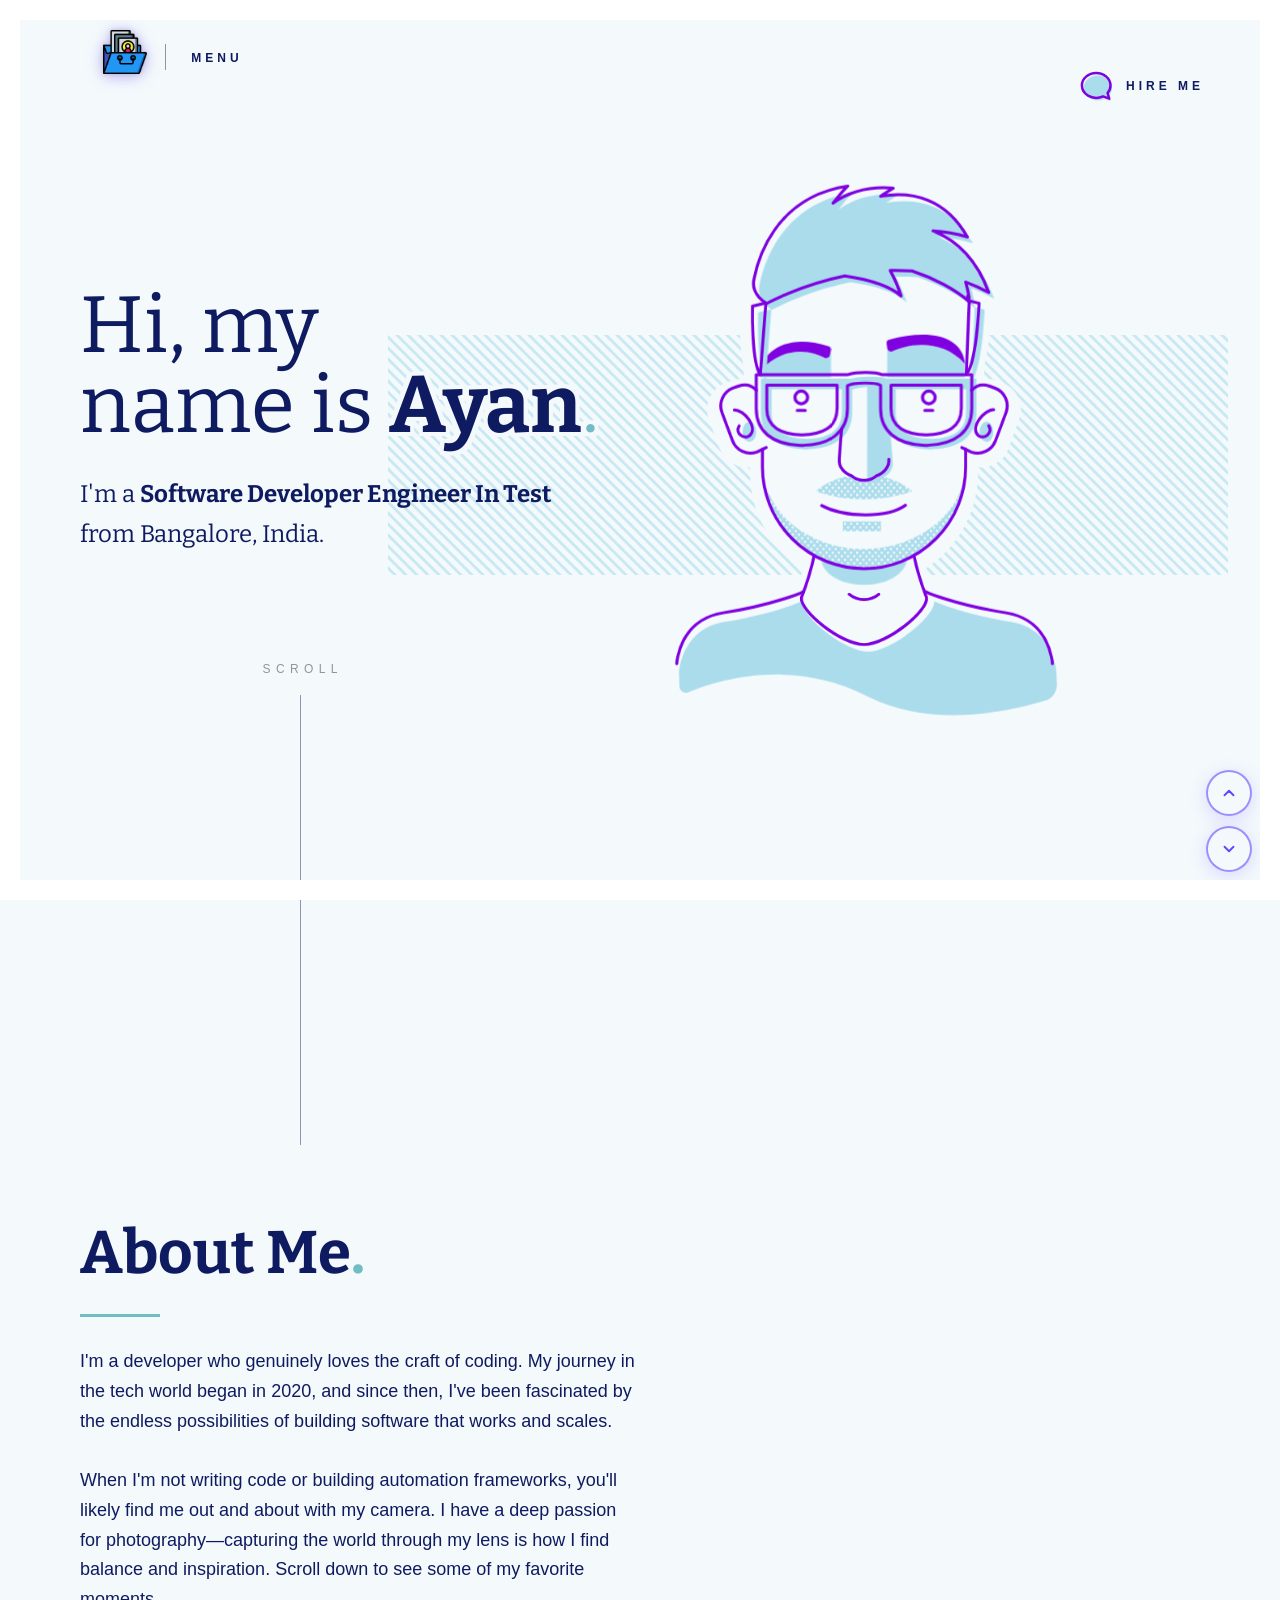
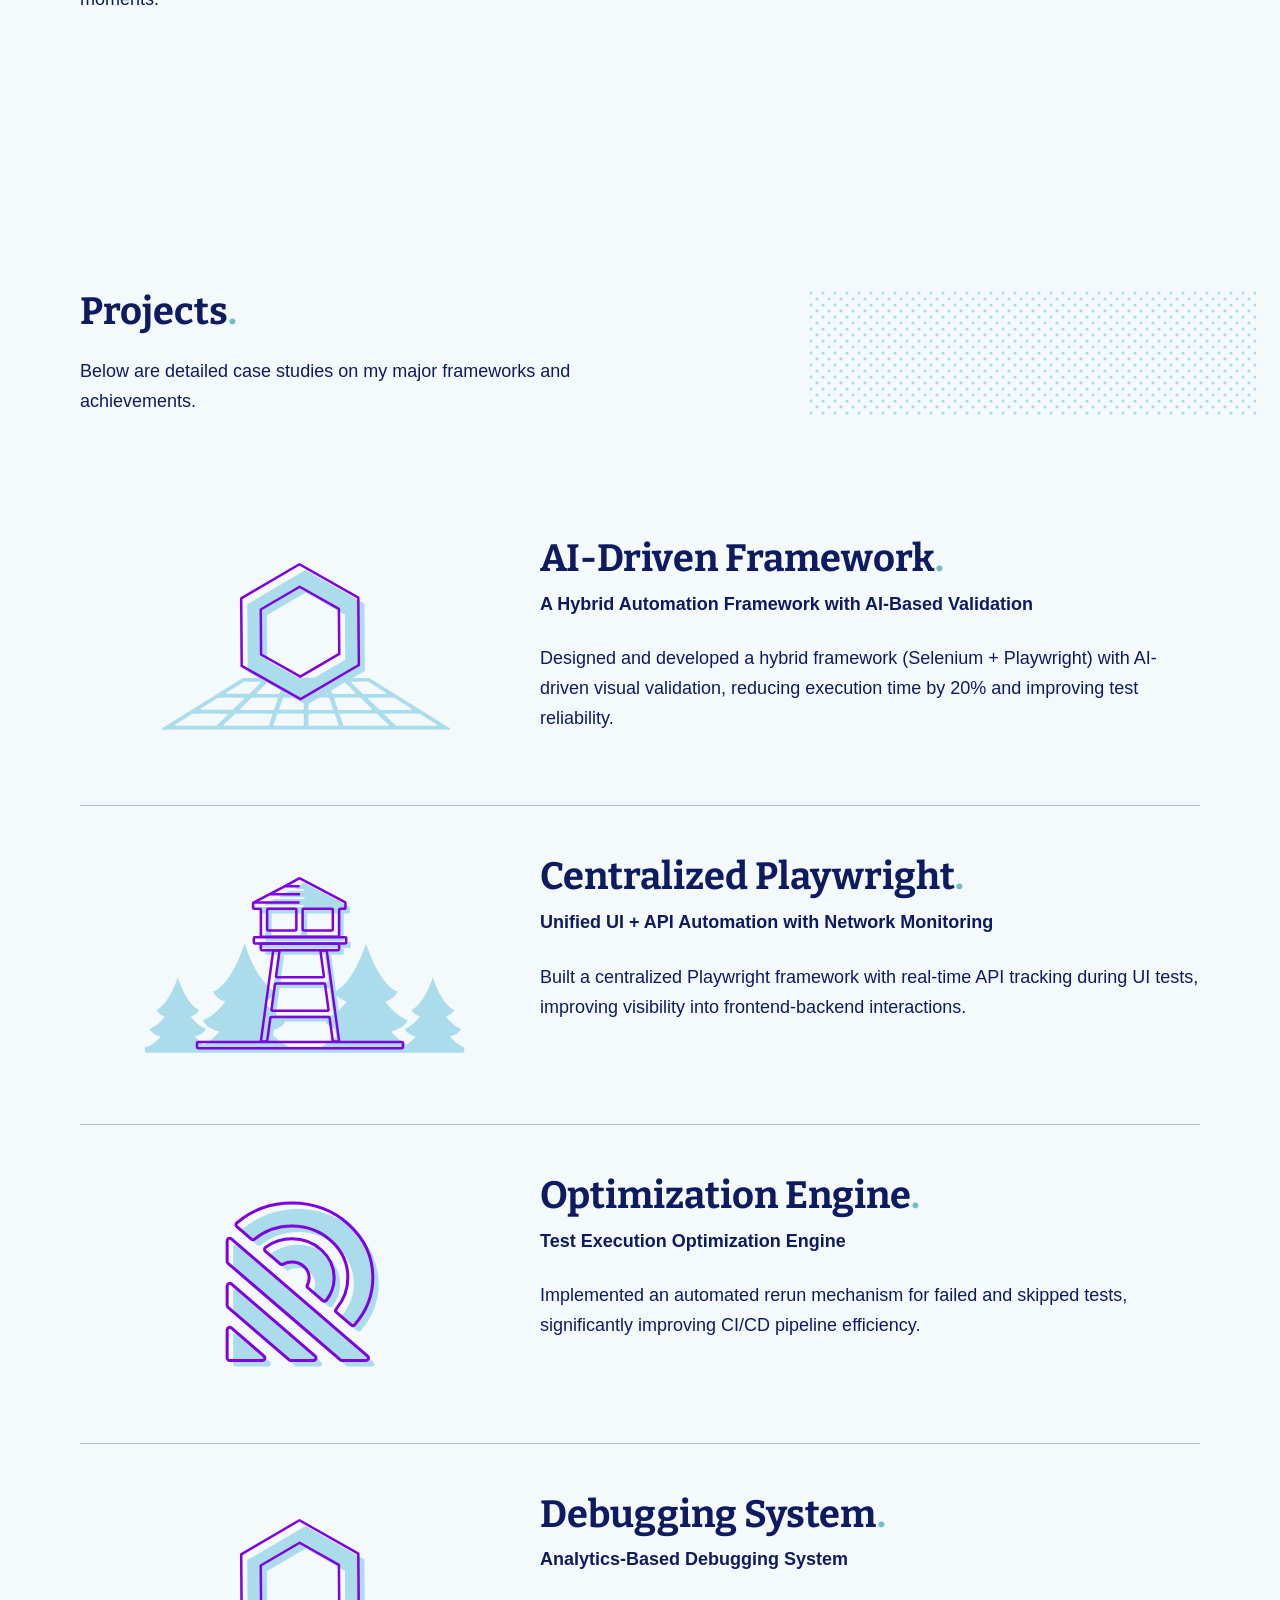
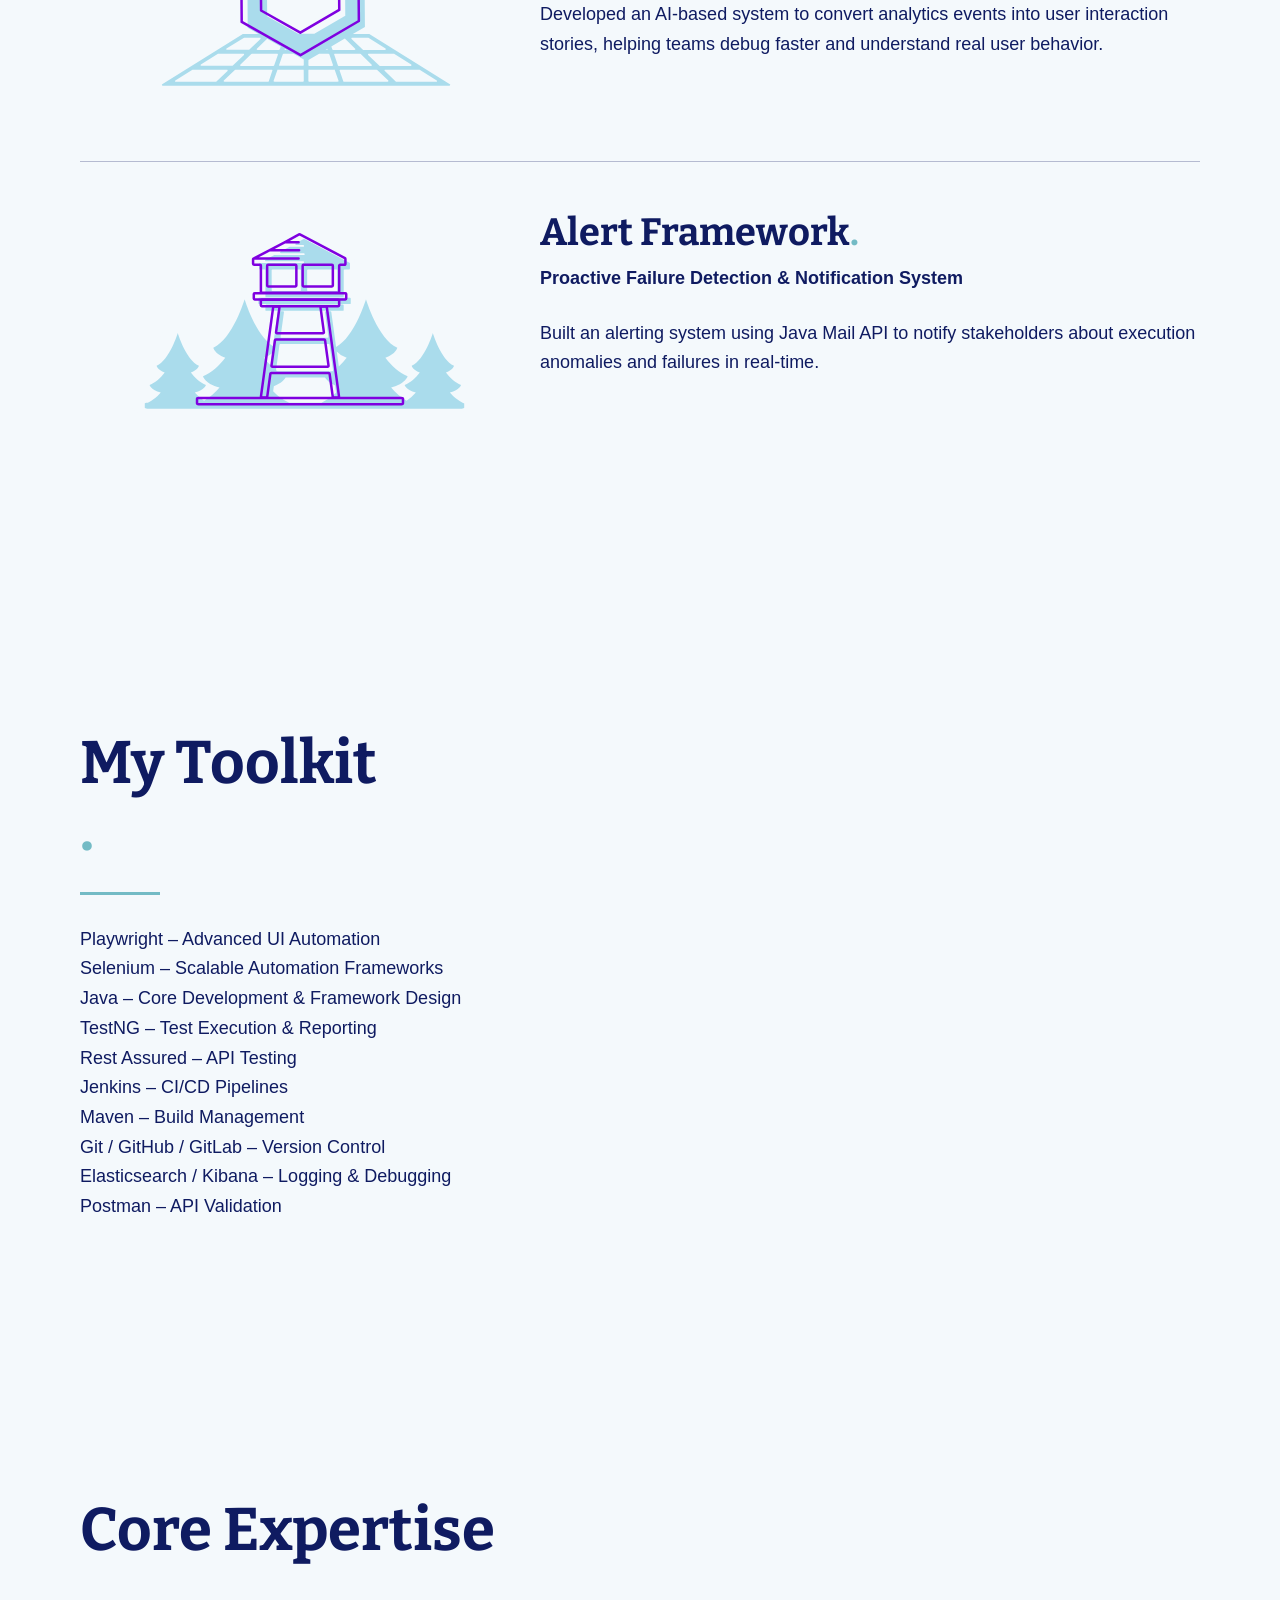
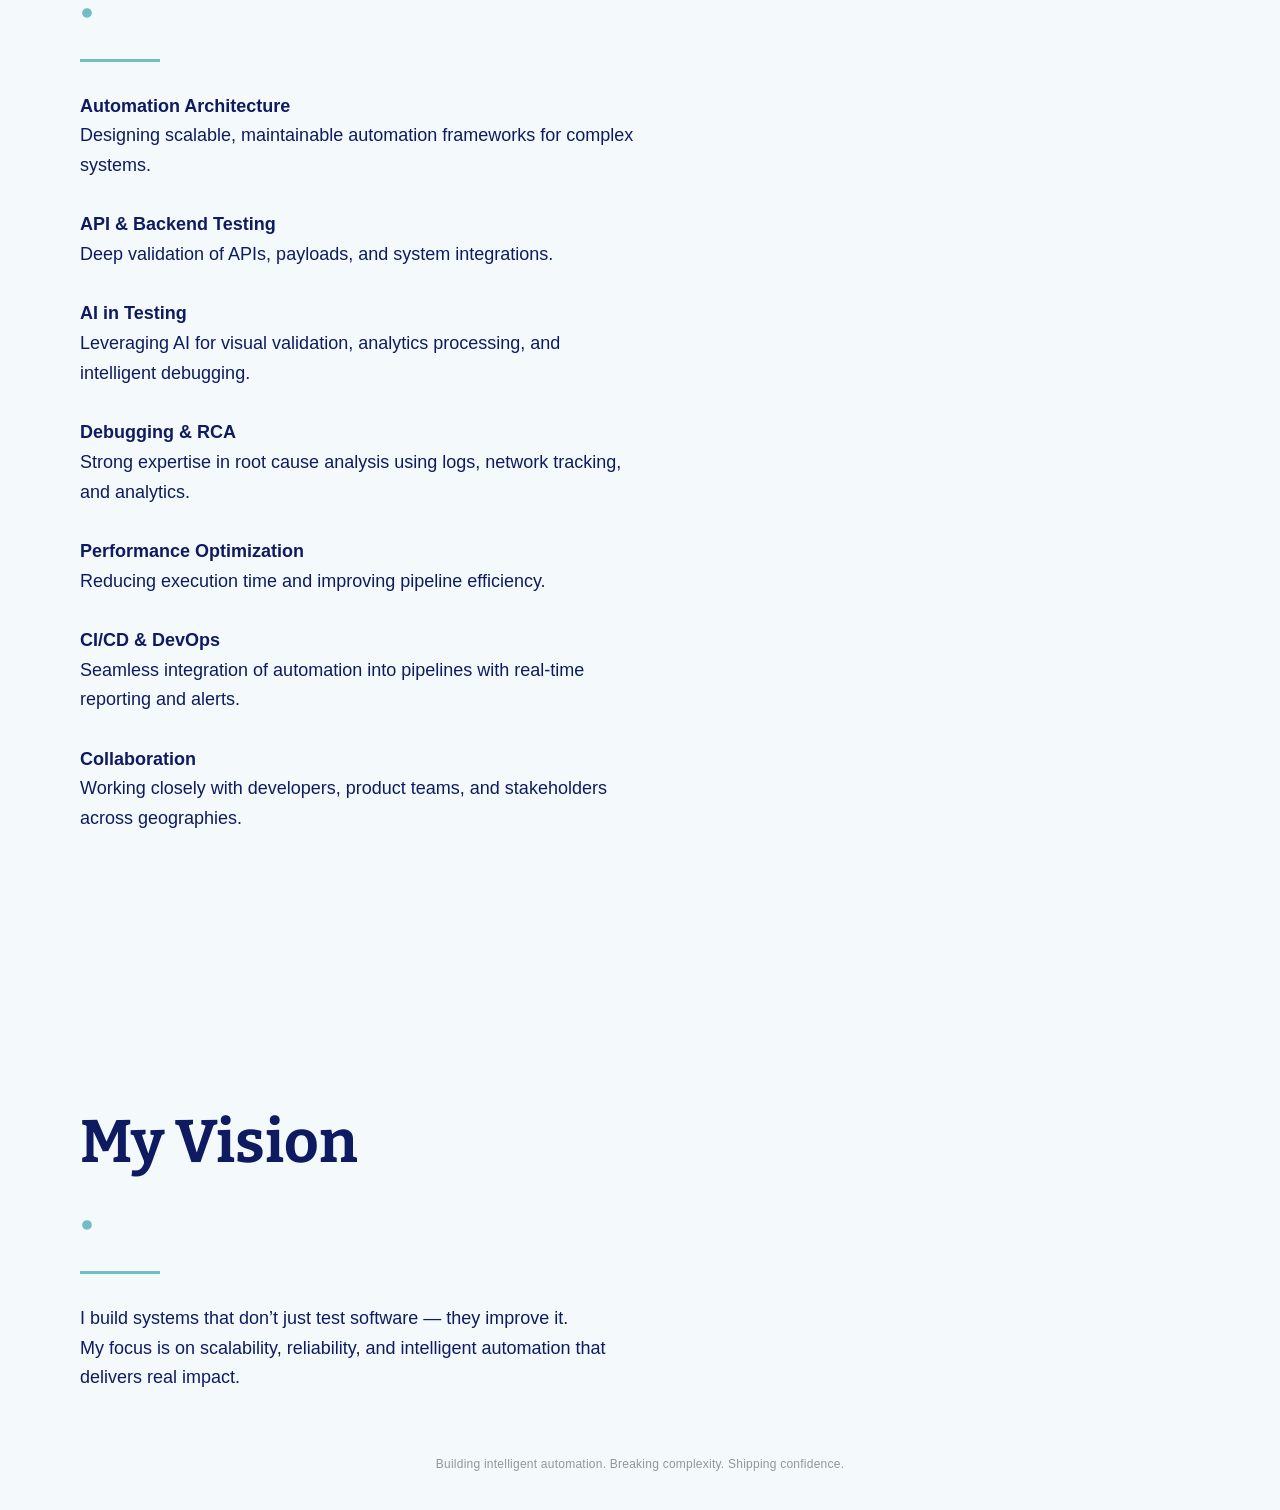
==== commit 30ce731e: "chore: update SEO meta tags, site branding, and footer text across portfolio pages" ====
--- a/index.html
+++ b/index.html
@@ -1,4 +1,4 @@
-<!doctype html><html class="no-js" lang="en"><head><meta charset="UTF-8"><meta name="viewport" content="width=device-width,initial-scale=1"><meta http-equiv="X-UA-Compatible" content="ie=edge"><title>Ayan Ray - SDET</title><meta name="description" content="Robb is an independent creative developer from South Wales who loves helping organisations to build ambitious yet accessible web projects. Sometimes, he also writes in the third person."><meta name="theme-color" content="#aadcec"><meta name="color-scheme" content="only light"><link rel="apple-touch-icon" sizes="180x180" href="./assets/img/apple-touch-icon.png"><link rel="icon" type="image/png" sizes="32x32" href="./assets/img/favicon-32x32.png"><link rel="icon" type="image/png" sizes="16x16" href="./assets/img/favicon-16x16.png"><link rel="icon" type="image/png" href="./assets/img/favicon.ico"><link href="https://front-end.social/@robb" rel="me"><meta property="og:site_name" content="Robb Owen Digital"><meta property="og:type" content="website"><meta property="og:locale" content="en_gb"><meta property="og:url" content="https://robbowen.digital/"><meta property="og:title" content="Robb Owen - Independent Creative Developer"><meta property="og:description" content="Robb is an independent creative developer from South Wales who loves helping organisations to build ambitious yet accessible web projects. Sometimes, he also writes in the third person."><meta property="og:image" content="https://robbowen.digital/assets/img/card.png"><meta name="twitter:image" content="https://robbowen.digital/assets/img/card.png"><meta name="twitter:creator" content="@Robb0wen"><link href="/feed.xml" rel="alternate" type="application/rss+xml" title="RSS Feed"><script>document.querySelector('html').classList.add('js');
+<!doctype html><html class="no-js" lang="en"><head><meta charset="UTF-8"><meta name="viewport" content="width=device-width,initial-scale=1"><meta http-equiv="X-UA-Compatible" content="ie=edge"><title>Ayan Ray - SDET & Automation Architect</title><meta name="description" content="Ayan Ray is a Senior SDET specialized in building scalable, AI-driven automation frameworks and optimizing CI/CD pipelines."><meta name="theme-color" content="#aadcec"><meta name="color-scheme" content="only light"><link rel="apple-touch-icon" sizes="180x180" href="./assets/img/apple-touch-icon.png"><link rel="icon" type="image/png" sizes="32x32" href="./assets/img/favicon-32x32.png"><link rel="icon" type="image/png" sizes="16x16" href="./assets/img/favicon-16x16.png"><link rel="icon" type="image/png" href="./assets/img/favicon.ico"><meta property="og:site_name" content="Ayan Ray - Portfolio"><meta property="og:type" content="website"><meta property="og:locale" content="en_IN"><meta property="og:url" content="https://storage.googleapis.com/ayan-ray-portfolio/index.html"><meta property="og:title" content="Ayan Ray - Senior SDET Portfolio"><meta property="og:description" content="Senior SDET specialized in building scalable, AI-driven automation frameworks and optimizing CI/CD pipelines."><meta property="og:image" content="https://storage.googleapis.com/ayan-ray-portfolio/assets/img/custom/portfolio.png"><meta name="twitter:card" content="summary_large_image"><meta name="twitter:image" content="https://storage.googleapis.com/ayan-ray-portfolio/assets/img/custom/portfolio.png"><link href="./feed.xml" rel="alternate" type="application/rss+xml" title="RSS Feed"><script>document.querySelector('html').classList.add('js');
     document.querySelector('html').classList.remove('no-js');</script><link href="https://fonts.googleapis.com/css?family=Bitter:400,700&display=swap" rel="stylesheet"><link rel="stylesheet" href="./assets/css/styles.css"><style id="theme">:root{--bg:#f4f9fc;--line:#7f00e0;--fill:#aadcec;--text:#0f1b61;--subtext:#73bbc5;--duo:#aadcec}.stripes{background-image:url("data:image/svg+xml,%3Csvg xmlns='http://www.w3.org/2000/svg' viewBox='0 0 22.93 22.93'%3E%3Cpolygon fill='%23aadcec' points='0 8.18 14.75 22.93 22.74 22.93 0 0.19 0 8.18'/%3E%3Cpolygon fill='%23aadcec' points='22.93 8.37 22.93 0.38 22.56 0 14.56 0 22.93 8.37'/%3E%3C/svg%3E");background-size:11px;opacity:.6}.dots{background-image:url("data:image/svg+xml,%3Csvg version='1.1' id='Layer_1' xmlns='http://www.w3.org/2000/svg' xmlns:xlink='http://www.w3.org/1999/xlink' x='0px' y='0px' viewBox='0 0 22.9 22.9' style='enable-background:new 0 0 22.9 22.9;' xml:space='preserve'%3E%3Ccircle fill='%23aadcec' class='st0' cx='5.7' cy='5.9' r='3'/%3E%3Ccircle fill='%23aadcec' class='st0' cx='17.2' cy='17.2' r='3'/%3E%3C/svg%3E%0A");background-size:12px}</style></head><body><script>
 // Percentage Counter Logic
 document.addEventListener("DOMContentLoaded", function() {
@@ -69,11 +69,11 @@
 </style>
 
 <a class="skip-link u-vhide" href="#main-content">Skip to content</a>
-<div id="percentage-loader" class="percentage-loader"><div class="percentage-number" id="percentage-counter">0%</div></div><div class="pagewrap"><div class="mainnav"><div class="logo-wrap"><a href="/" data-rekishi-skip="true"><span class="u-vhide">Back to the homepage</span> <span class="logo js-logo"><img src="./assets/img/custom/portfolio.png" alt="Ayan Ray" style="height:44px;width:auto;display:block;object-fit:contain;"></span></a></div><div class="menu-link"><button class="menu-link__trigger js-menu-trigger" aria-expanded="false" aria-controls="main-menu"><span class="menu-link__mask"><span class="menu-link__label menu-link__label--close js-menu-label-close" aria-hidden="true">Close</span> <span class="menu-link__label menu-link__label--open js-menu-label-open" aria-hidden="false">Menu</span></span></button></div><a class="hire-me" href="mailto:rayayan1947@gmail.com?subject=🤘 Hi Ayan, I\'d like to hire you" data-config-href="menu.hire_me_link"><div class="shade" data-drift="-4 -6" data-drift-center="y"><svg xmlns="http://www.w3.org/2000/svg" viewBox="0 0 60 60"><path class="filled-path" d="M30.78,9.87c13.52,0,24.46,9.58,24.46,21.41a19.4,19.4,0,0,1-5,12.95h0l2.9,9.82L42.37,50.1h0a27.51,27.51,0,0,1-11.59,2.58,26.84,26.84,0,0,1-14-3.86C10.42,45,6.24,38.52,6.24,31.2,6.24,19.53,17.26,9.87,30.78,9.87Z"/></svg></div><div class="main"><svg xmlns="http://www.w3.org/2000/svg" viewBox="0 0 60 60"><path class="stroke-path" d="M27.78,5.87c13.52,0,24.46,9.58,24.46,21.41a19.4,19.4,0,0,1-5,12.95h0l2.9,9.82L39.37,46.1h0a27.51,27.51,0,0,1-11.59,2.58,26.84,26.84,0,0,1-14-3.86C7.42,41,3.24,34.52,3.24,27.2,3.24,15.53,14.26,5.87,27.78,5.87Z"/></svg></div>Hire me</a></div><div class="main-menu js-menu" id="main-menu"><div class="main-menu__mask"></div><div class="main-menu__flyout"><div class="main-menu__inr wrap"><ul class="social-links"><li class="social-links__item"><a class="social-links__link social-links__link--gh" href="https://github.com/ayanrayrocks" rel="noopener noreferrer" target="_blank">Visit my GitHub</a></li><li class="social-links__item"><a class="social-links__link social-links__link--li" href="https://www.linkedin.com/in/ayan-ray-69ba77141/" rel="noopener noreferrer" target="_blank">Connect on LinkedIn</a></li><li class="social-links__item"><a class="social-links__link social-links__link--email" href="mailto:rayayan1947@gmail.com" rel="noopener noreferrer" target="_blank">Send me an Email</a></li></ul><ul class="main-menu__links primary-links"><li class="primary-links__item"><a aria-current="page" class="primary-links__link t-primary" href="/" data-rekishi-skip="true" aria-describedby="desc_home" data-config="menu.item_home">Home</a> <span id="desc_home" class="primary-links__summary">Back to the home page.</span></li><li class="primary-links__item"><a aria-current="page" class="primary-links__link t-primary" href="./work.html" data-rekishi-skip="true" aria-describedby="desc_work" data-config="menu.item_work">Work</a> <span id="desc_work" class="primary-links__summary">My featured projects.</span></li><li class="primary-links__item"><a class="primary-links__link t-primary" href="./about.html" data-rekishi-skip="true" aria-describedby="desc_about" data-config="menu.item_about">About</a> <span id="desc_about" class="primary-links__summary">A little about me and my background.</span></li></ul></div></div></div><main id="main-content" class="page-body page-body--header" tabindex="-1"><svg style="position:absolute;top:-900px;left:-900px;clip:rect(0,0,0,0)"><filter id="duotone_filter"><feColorMatrix type="matrix" result="grayscale" values="1 0 0 0 0
+<div id="percentage-loader" class="percentage-loader"><div class="percentage-number" id="percentage-counter">0%</div></div><div class="pagewrap"><div class="mainnav"><div class="logo-wrap"><a href="./index.html" data-rekishi-skip="true"><span class="u-vhide">Back to the homepage</span> <span class="logo js-logo"><img src="./assets/img/custom/portfolio.png" alt="Ayan Ray" style="height:44px;width:auto;display:block;object-fit:contain;"></span></a></div><div class="menu-link"><button class="menu-link__trigger js-menu-trigger" aria-expanded="false" aria-controls="main-menu"><span class="menu-link__mask"><span class="menu-link__label menu-link__label--close js-menu-label-close" aria-hidden="true">Close</span> <span class="menu-link__label menu-link__label--open js-menu-label-open" aria-hidden="false">Menu</span></span></button></div><a class="hire-me" href="mailto:rayayan1947@gmail.com?subject=🤘 Hi Ayan, I\'d like to hire you" data-config-href="menu.hire_me_link"><div class="shade" data-drift="-4 -6" data-drift-center="y"><svg xmlns="http://www.w3.org/2000/svg" viewBox="0 0 60 60"><path class="filled-path" d="M30.78,9.87c13.52,0,24.46,9.58,24.46,21.41a19.4,19.4,0,0,1-5,12.95h0l2.9,9.82L42.37,50.1h0a27.51,27.51,0,0,1-11.59,2.58,26.84,26.84,0,0,1-14-3.86C10.42,45,6.24,38.52,6.24,31.2,6.24,19.53,17.26,9.87,30.78,9.87Z"/></svg></div><div class="main"><svg xmlns="http://www.w3.org/2000/svg" viewBox="0 0 60 60"><path class="stroke-path" d="M27.78,5.87c13.52,0,24.46,9.58,24.46,21.41a19.4,19.4,0,0,1-5,12.95h0l2.9,9.82L39.37,46.1h0a27.51,27.51,0,0,1-11.59,2.58,26.84,26.84,0,0,1-14-3.86C7.42,41,3.24,34.52,3.24,27.2,3.24,15.53,14.26,5.87,27.78,5.87Z"/></svg></div>Hire me</a></div><div class="main-menu js-menu" id="main-menu"><div class="main-menu__mask"></div><div class="main-menu__flyout"><div class="main-menu__inr wrap"><ul class="social-links"><li class="social-links__item"><a class="social-links__link social-links__link--gh" href="https://github.com/ayanrayrocks" rel="noopener noreferrer" target="_blank">Visit my GitHub</a></li><li class="social-links__item"><a class="social-links__link social-links__link--li" href="https://www.linkedin.com/in/ayan-ray-69ba77141/" rel="noopener noreferrer" target="_blank">Connect on LinkedIn</a></li><li class="social-links__item"><a class="social-links__link social-links__link--email" href="mailto:rayayan1947@gmail.com" rel="noopener noreferrer" target="_blank">Send me an Email</a></li></ul><ul class="main-menu__links primary-links"><li class="primary-links__item"><a aria-current="page" class="primary-links__link t-primary" href="./index.html" data-rekishi-skip="true" aria-describedby="desc_home" data-config="menu.item_home">Home</a> <span id="desc_home" class="primary-links__summary">Back to the home page.</span></li><li class="primary-links__item"><a aria-current="page" class="primary-links__link t-primary" href="./work.html" data-rekishi-skip="true" aria-describedby="desc_work" data-config="menu.item_work">Work</a> <span id="desc_work" class="primary-links__summary">My featured projects.</span></li><li class="primary-links__item"><a class="primary-links__link t-primary" href="./about.html" data-rekishi-skip="true" aria-describedby="desc_about" data-config="menu.item_about">About</a> <span id="desc_about" class="primary-links__summary">A little about me and my background.</span></li></ul></div></div></div><main id="main-content" class="page-body page-body--header" tabindex="-1"><svg style="position:absolute;top:-900px;left:-900px;clip:rect(0,0,0,0)"><filter id="duotone_filter"><feColorMatrix type="matrix" result="grayscale" values="1 0 0 0 0
                   1 0 0 0 0
                   1 0 0 0 0
                   0 0 0 1 0"/><feComponentTransfer color-interpolation-filters="sRGB" result="duotone"><feFuncR type="table" tableValues="-0.054901960784313725 0.7647058823529411"></feFuncR><feFuncG type="table" tableValues="0.32941176470588235 0.9647058823529412"></feFuncG><feFuncB type="table" tableValues="0.45098039215686275 1.0274509803921568"></feFuncB><feFuncA type="table" tableValues="0 1"></feFuncA></feComponentTransfer></filter></svg><div class="section"><div style="position:relative" data-prlx="0 -0.125"><div class="avatar-bg"><div class="avatar-wrap"><div class="bar-outer" data-prlx="0 -0.175"><div class="bar stripes" data-drift-center="x" data-drift="-10 -10"></div></div><div class="avatar avatar--intro avatar--ready"><svg class="base" viewBox="0 0 702 726"><defs><clipPath id="clip--chin"><path class="svg-blank" d="M351,538.29a133.13,133.13,0,0,1-53.48-11.11v70.14H404.49V527.18A133.22,133.22,0,0,1,351,538.29Z"/></clipPath><clipPath id="clip--eyebrow-l"><rect class="svg-blank" x="224.5" y="213.67" width="87.98" height="87.98"/></clipPath><clipPath id="clip--eyebrow-r"><rect class="svg-blank" x="376.36" y="220.19" width="98.52" height="85.33"/></clipPath><pattern id="pattern--stubble" data-name="SVGID 4 " width="83.3" height="97.7" patternTransform="matrix(0.09, 0, 0, -0.09, -7212.72, 6963.89)" patternUnits="userSpaceOnUse" viewBox="0 0 83.3 97.7"><rect class="svg-blank" width="83.3" height="97.7"/><rect class="svg-blank" width="83.3" height="97.7"/><rect class="svg-fill" x="41.6" y="-24.5" width="83.3" height="48.9"/><circle class="svg-bg" cx="66.3" cy="-0.3" r="17"/><rect class="svg-fill" x="-41.7" y="-24.5" width="83.3" height="48.9"/><rect class="svg-fill" y="24.3" width="83.3" height="48.9"/><circle class="svg-bg" cx="24.6" cy="48.6" r="17"/><rect class="svg-fill" x="41.6" y="73.2" width="83.3" height="48.9"/><circle class="svg-bg" cx="66.3" cy="97.4" r="17"/><rect class="svg-fill" x="-41.7" y="73.2" width="83.3" height="48.9"/></pattern></defs></svg><div class="avatar__animwrap"><div class="layer"><div class="layer head__rotation"><svg viewBox="0 0 702 726"><path class="bgmask mask__head" d="M539.56,330a34.69,34.69,0,0,0-19.39-18.39l-6.88-2.53a33.49,33.49,0,0,0-15.39-2.32V294h-1c2.83-9.45,5.16-22.14,7.05-38.3,2.38-20.48,3.18-39.58,3.21-40.4l.09-2.22,21,11.38-9.74-27.08c-7.53-20.95-17.9-38.58-31-52.75l16.93,5.19-13.62-24C472.1,92.65,445,73.13,411.47,68.2l10.84-6.61-33.48-2.85a140.09,140.09,0,0,0-34.67,1.18l9.89-9.21-35.32,5.42C286,62.69,252.41,82.93,229,116.29c-17.63,25.13-24.75,51.62-27.45,65.3a34.93,34.93,0,0,0,4.26,26.67l-6.33,1.49-.19,8.5c-.21,9.27-.74,50.19,5.12,75.75h-.32v12.78a33.55,33.55,0,0,0-15.44,2.31l-6.8,2.5-.11,0a34.93,34.93,0,0,0-20.16,45c3.32,9,9.87,26.53,13.2,35.41a35.1,35.1,0,0,0,37.06,22.55v6.74c0,76.73,62.42,139.17,139.17,139.18S490.19,498.06,490.2,421.32V414.6a35.11,35.11,0,0,0,36.9-22.54c3.34-8.91,9.87-26.41,13.19-35.37A34.69,34.69,0,0,0,539.56,330Z"/></svg></div><div><svg viewBox="0 0 702 726"><g class="backgroundMask"><path class="bgmask mask__shoulders" d="M588.92,668.08a85,85,0,0,0-8.71-31.4c-7.52-15-23-34-54.27-39.1-45.62-7.42-75.42-17.86-87.34-22.57-3.41-9.62-9.35-27.46-12.91-44.29A11,11,0,0,0,408.62,524H295.42a11,11,0,0,0-17.06,6.72,368.9,368.9,0,0,1-12.06,41.84l-.62.28c-5.72,2.55-37,15.71-92.58,24.74-31.23,5.08-46.75,24.07-54.27,39.1a85.13,85.13,0,0,0-8.7,31.4l0,.35.61,17a17.1,17.1,0,0,0,17.66,16.45,16.83,16.83,0,0,0,6-1.33,277.13,277.13,0,0,1,82.46-20c45.92-3.82,89.17,4.51,128.55,24.76,34.77,17.85,73,23.82,108.61,23.82,48.52,0,92.08-11.09,115.1-18.24a29,29,0,0,0,20.31-28.66Z"/></g><g class="shoulders"><path class="shading svg-fill" d="M585.93,665.46s-2.24-53.35-55.43-62c-54-8.78-86-21.62-93.73-24.93,1,18-52,61.2-80.63,61.2h-.21c-28.89,0-82.53-43.93-80.59-61.67-5.25,2.34-37.82,16.14-94.79,25.4-53.2,8.66-55.43,62-55.43,62l.59,16.67a8.07,8.07,0,0,0,11.2,7.15c30.86-13,123.49-43.91,218.61,5,80,41.08,180,16.46,216.92,5a19.94,19.94,0,0,0,14-19.74Z"></path><path d="M426.35,566.53s33.95,15.6,97.85,25.75c54.46,8.66,56.75,62,56.75,62" class="svg-stroke"></path><path d="M277,566.53s-34,15.6-97.85,25.75c-54.46,8.66-56.75,62-56.75,62" class="svg-stroke"></path></g><g class="neck"><g class="mask mask--chin"><path class="neck__shadow svg-fill" d="M298.68,462v65.2c1.52,17.26,24.37,31,52.33,31s50.78-13.71,52.3-31h.08V462Z"/></g><path class="svg-stroke" d="M290.14,522.34c-5.23,24.68-15.39,51.07-15.39,51.07-3.19,16,48.49,57.59,76.17,57.59h.2c27.68,0,79.36-41.62,76.17-57.59,0,0-10.16-26.39-15.38-51.08"/><path class="neck__adamsapple svg-stroke" d="M332.93,569.71a28.43,28.43,0,0,0,36.14,0"/></g></svg></div></div><div class="head layer"><div class="head__y"><div class="head__yaw"><div class="head__rotation"><div class="shading face-tilt"><svg id="" class="" viewBox="0 0 702 726"><ellipse class="svg-fill" cx="211.09" cy="371.36" rx="8.4" ry="12.43"/><ellipse class="svg-fill" cx="500.51" cy="371.36" rx="8.4" ry="12.43"/></svg></div><div class="beard"><svg id="" class="" viewBox="0 0 702 726"><path class="beard__tache svg-pattern" d="M365.9,425.2a23.71,23.71,0,0,1-29.83,0c-25.53,1.6-44.4,18.82-44.4,18.82A187.24,187.24,0,0,0,410,444S391.3,426.82,365.9,425.2Z"/><path class="beard__chin svg-pattern" d="M351,514.25h0c-68.51,0-124-46.38-124-103.6v3.58A124.06,124.06,0,0,0,351,538.29h0A124.06,124.06,0,0,0,475.08,414.23v-3.58C475.08,467.87,419.54,514.25,351,514.25Z"/><rect class="beard__lip svg-pattern" x="325.2" y="480.7" width="46.65" height="12.1"/></svg></div><div class="eyebrows face-tilt"><div class="eyebrow eyebrows__left"><svg id="" class="" viewBox="0 0 702 726"><path class="svg-fill" d="M302.61,286.93C290,280.19,257.47,268.87,225,301.6v75.56h85.51V277.83l-1,5.81A4.8,4.8,0,0,1,302.61,286.93Z"/><path class="brow svg-fill-stroke" d="M310.54,277.83l-1,5.81a4.8,4.8,0,0,1-7,3.29c-12.68-6.77-45.49-18.19-78.11,15.2,1.65-17.62,28.26-47.23,83-29.23A4.37,4.37,0,0,1,310.54,277.83Z"/></svg></div><div class="eyebrow eyebrows__right"><svg id="" class="" viewBox="0 0 702 726"><path class="svg-fill" d="M386.13,276.58a4.74,4.74,0,0,1-6.72-3.33v85.5h94.43V291.64C442.9,257.6,399,270.43,386.13,276.58Z"/><path class="brow svg-fill-stroke" d="M378.58,267.19l.78,5.81a4.74,4.74,0,0,0,6.77,3.58c13-6.2,57.4-19.17,88.37,15.77-3.29-35.13-44.14-43.45-92.72-29.9A4.33,4.33,0,0,0,378.58,267.19Z"/></svg></div><div class="browmask"><svg id="" class="" viewBox="0 0 702 726"><path class="bgmask" d="M375.2,305c-4.7-1.7-11.5-2.8-21-2.8-4.6,0-14.8.3-23.2,2.8H216.1v42.9c0,28.4,20.2,45.1,55.6,46.2v.1h3.8V394c35.4-1.1,55.6-17.8,55.6-46.2V319c2.5-1.4,9.9-3.4,21-3.6,12.1-.3,18.8,1.7,20.8,3v29.5c0,28.4,20.2,45.1,55.6,46.2v.1h3.8V394c35.4-1.1,55.6-17.8,55.6-46.2V305Z"/><path class="svg-fill" d="M498.27,222.15l-11.87-3c-.71-2-1.44-4-2.13-5.9.68.68,1.26,1.35,1.94,2a169.32,169.32,0,0,0-4.45-19.16,212.14,212.14,0,0,1,28.16,12.68c-14.52-40.36-39.2-63.5-68-75.11a175.25,175.25,0,0,1,42,7.45C457.56,94.72,417.39,84.84,378,91.52c4.55-3.1,9.78-6.39,15.49-9.87-31.84-2.71-55.85,5.9-73.66,18.2,5-5.52,11-14.33,18-20.81C247.63,92.88,227.69,171,223.53,192.28c-4.77,19.32,15.49,30.1,15.49,30.1s39.68-22.17,95.33-33.69c25.65,3.88,52.46,10,68.72,24.49A167.64,167.64,0,0,0,389.71,182c8.71-.1,17.62,0,26.62.58,25.47,8.3,52.25,22.14,69.88,37.55-.24,6.42-1.59,42.5-3.55,86.33H379.26c-4.55-1.64-11.13-2.71-20.32-2.71-4.46,0-14.33.29-22.46,2.71H231.39c3.58-48,6.56-84.68,6.56-84.68l-16.35,3.87s-1.39,61.69,7.91,80.81h-4.24V348c0,27.49,19.55,43.65,53.82,44.72v.1h3.67v-.2c34.27-1.06,53.82-17.23,53.82-44.71V320c2.26-1.26,8.68-3,18.29-3.42V434.29c.32,0,
-                        .64,0,1,0a23.66,23.66,0,0,0,15.1-5.42c9.48-3.2,15.87-11.13,15.19-20.23l-3-37.53c8.24,13.26,24.64,20.84,47.72,21.56v.1h3.68v-.2c34.26-1.06,53.81-17.23,53.81-44.71V306.48h-4C495.64,288.65,498.27,222.15,498.27,222.15ZM324,348h-.1c0,11.13-4,19.07-12.1,24.39-7.16,4.75-17.81,7.36-30.78,7.55-13-.19-23.61-2.8-30.78-7.55-8.13-5.32-12.09-13.35-12.09-24.39V319.26H324Zm151.66,0h-.1c0,11.13-4,19.07-12.1,24.39-7.16,4.75-17.8,7.36-30.77,7.55-13-.19-23.62-2.8-30.78-7.55-8.13-5.32-12.1-13.35-12.1-24.39V319.26h85.85Z"/></svg></div></div><div class="ears"><div class="ears__left"><svg id="" class="" viewBox="0 0 702 726"><path class="svg-stroke" d="M231.57,390.59l-11.43,5.32a23.19,23.19,0,0,1-29.71-13.74c-3.19-8.52-9.58-25.65-12.77-34.26A23.15,23.15,0,0,1,191,318l6.58-2.42c8.91-3.39,15.78-1.64,22,4.94"/><path class="svg-stroke" d="M198.66,364c-6,9.3,6.92,17.76,13.06,11.62,9.88-9.88-6.9-31.17-19.06-31.17"/></svg></div><div class="ears__right"><svg id="" class="" viewBox="0 0 702 726"><path class="svg-stroke" d="M482.36,320.52c6.2-6.58,13.07-8.33,22-4.94l6.59,2.42a23.15,23.15,0,0,1,13.35,29.91c-3.19,8.61-9.58,25.74-12.77,34.26a23.2,23.2,0,0,1-29.72,13.74l-11.42-5.32"/><path class="svg-stroke" d="M509.27,344.42c-12.16,0-28.94,21.29-19.07,31.17,6.15,6.14,19.07-2.32,13.07-11.62"/></svg></div></div><div class="nose face-tilt"><svg id="" class="" viewBox="0 0 702 726"><path class="nose__breath svg-stroke" d="M323.63,367.83l-2.93,37c-.67,9.1,5.72,17,15.2,20.23a23.74,23.74,0,0,0,30.2,0c9.39-3.2,15.87-11.13,15.19-20.23"/></svg></div><div class="face-tilt"><div class="mouth"><svg id="" class="" viewBox="0 0 702 726"><path class="svg-stroke" d="M300.33,467.31c25.75,8.49,90,6.12,99.4-8.42"/></svg></div></div><div class="hair face-tilt"><svg id="" class="" viewBox="0 0 702 726"><path class="svg-stroke" d="M409.55,174.85c25.85,8.42,53,22.56,70.66,38.23-.87-2.61-1.84-5.12-2.71-7.54.68.67,1.26,1.35,1.93,2A170,170,0,0,0,475,188.4a214.86,214.86,0,0,1,28.17,12.68c-14.52-40.36-39.2-63.49-68-75.1a174.68,174.68,0,0,1,42,7.45C450.79,87,410.62,77.1,371.23,83.78c4.55-3.1,9.77-6.39,15.48-9.87-31.84-2.71-55.84,5.9-73.65,18.19,5-5.51,11-14.32,18-20.81-90.2,13.84-110.14,92-114.3,113.24-4.77,19.33,15.48,30.1,15.48,30.1s39.68-22.16,95.34-33.68c25.64,3.87,52.45,10,68.71,24.49a168.73,168.73,0,0,0-13.35-31.17C391.65,174.18,400.55,174.27,409.55,174.85Z"/><path class="svg-stroke" d="M475.78,301c12.82-13.38,15.71-86.6,15.71-86.6l-12-3S478,251.56,475.78,301Z"/><path class="svg-stroke" d="M231.18,214.05l-16.36,3.87s-1.55,68.82,9.58,83.63C228.08,252.19,231.18,214.05,231.18,214.05Z"/></svg></div><div class="eyes face-tilt"><div class="eyes__x"><div class="eyes__y"><div class="eyes__left eye"><svg id="" class="" viewBox="0 0 702 726"><line class="eye__lid svg-stroke" x1="269.51" y1="345.29" x2="279.28" y2="345.29"/><path class="eye__dot svg-fill-stroke" d="M274.44,323.52a5.81,5.81,0,1,1-5.81,5.8,5.82,5.82,0,0,1,5.81-5.8m0-3.87a9.68,9.68,0,1,0,9.68,9.67,9.71,9.71,0,0,0-9.68-9.67Z"/></svg></div><div class="eyes__right eye"><svg id="" class="" viewBox="0 0 702 726"><line class="eye__lid svg-stroke" x1="425.23" y1="345.29" x2="435.01" y2="345.29"/><path class="eye__dot svg-fill-stroke" d="M430.17,323.52a5.81,5.81,0,1,1-5.81,5.8,5.83,5.83,0,0,1,5.81-5.8m0-3.87a9.68,9.68,0,1,0,9.68,9.67,9.71,9.71,0,0,0-9.68-9.67Z"/></svg></div></div></div><svg id="" class="" viewBox="0 0 702 726"><path class="eyes__glasses svg-stroke" d="M373.45,301.64c-4.55-1.64-11.13-2.71-20.32-2.71-4.45,0-14.33.29-22.46,2.71H219.47v41.53c0,27.48,19.55,43.65,53.81,44.71v.1H277v-.2c34.26-1.06,53.81-17.22,53.81-44.71V315.19c2.42-1.35,9.58-3.29,20.33-3.48,11.71-.29,18.19,1.65,20.13,2.9v28.56c0,27.48,19.55,43.65,53.81,44.71v.1h3.68v-.2c34.26-1.06,53.81-17.22,53.81-44.71V301.64Zm-55.36,41.53c0,11.13-4,19.06-12.1,24.39-7.16,4.74-17.81,7.35-30.77,7.54-13-.19-23.62-2.8-30.78-7.54-8.13-5.33-12.1-13.36-12.1-24.39V314.42h85.85v28.75Zm151.67,0c0,11.13-4,19.06-12.1,24.39-7.17,4.74-17.81,7.35-30.78,7.54-13-.19-23.62-2.8-30.78-7.54C388,362.23,384,354.2,384,343.17V314.42h85.85v28.75Z"/></svg></div><div class="chin"><svg id="" class="" viewBox="0 0 702 726"><path class="svg-stroke" d="M227,392.74v21.49A124.06,124.06,0,0,0,351,538.29h0A124.06,124.06,0,0,0,475.08,414.23V392.5"/></svg></div></div></div></div></div></div></div></div></div></div><header class="page-header page-header--masthead"><div class="page-header__inr"><div class="page-header__content" data-reveal="is-onscreen" data-prlx="0 0.25"><h1 class="page-header__title lh-tight t-primary t-outline" data-config="hero.title_main">Hi, my &#8203;<br>name is <b>Robb</b><span class="dot">.</span></h1><p class="page-header__lede lh-loose t-primary u-hide:s u-hide:m" data-config="hero.subtitle">I'm an <b>independent creative developer</b> from Abergavenny, South Wales.</p><span class="page-header__scroll" aria-hidden="true"><span><span>S</span> <span>c</span> <span>r</span> <span>o</span> <span>l</span> <span>l</span></span></span></div></div></header><div class="panels" data-reveal="is-onscreen"><div class="panels__main" data-section="about"><div class="article-heading"><h2 class="article-heading__title t-heading t-medium:s t-big:m t-bigger:l" data-config="about.title"><span>Let's work <b>together</b><span class="dot">.</span></span></h2></div><div class="flow reveal-content"><p data-config="about.description"><span class="u-hide:l">I'm an <b>independent creative developer</b> from Abergavenny, South Wales. </span>From interaction design to scaleable design systems, single-page apps to something more experimental with WebGL. I help awesome people to build ambitious yet accessible web projects - <b>the wilder, the better</b>.</p></div></div></div><div class="dot-header" data-section="projects"><div class="dot-header__content flow"><h2 class="t-heading t-lede:s t-medium:m t-medium:l" data-config="projects.header_title">Open Source<span class="dot">.</span></h2><p data-config="projects.header_desc">From time to time I like to release open source projects to help the wider web development community. Below are two of my most popular releases.</p></div><div class="dot-header__dots"><div class="dots" data-drift="-6 -10"></div></div></div><div class="project-promo"><div class="project-promo__item project" data-section="projects.project_1"><div class="project__header"><div class="illustration"><svg xmlns="http://www.w3.org/2000/svg" viewBox="0 0 265 170"><path class="svg-bg" d="M229.93,133.58l-53.39-33.29a4.91,4.91,0,0,0-1.07-.49l-.35-47.92-43-24.35-42.62,25,.35,47.21a4.72,4.72,0,0,0-1.41.58L35.07,133.58a4.41,4.41,0,0,0-2,5,4.54,4.54,0,0,0,4.44,3.29H227.44a4.54,4.54,0,0,0,4.44-3.29A4.41,4.41,0,0,0,229.93,133.58ZM172.5,110.1l.12.07h-.81l-.07-.07Zm-80,0h.76l-.07.07h-.81ZM71.29,131.34H58.44l.12-.07H71.37Zm10.95-10.58H75.41l.12-.08h6.78Zm22.6,10.58H87.08l.07-.07h17.72Zm3.65-10.58H98l.07-.08h10.42ZM127,131.34H116.41l0-.07H127Zm-6.89-10.58,0-.08h3.06l.13.08Zm18,10.58v-.07h10.51l0,.07Zm4.07-10.58.12-.08h2.67l0,.08Zm-5.25-21.18h-8.52l-17.62-10-.18-25.17,21.77-12.76,22,12.44.18,25.17Zm19.61,21.1H166.9l.07.08H156.51Zm3.68,10.66,0-.07h17.72l.07.07Zm22.6-10.58-.07-.08h6.78l.11.08Zm11,10.58-.08-.07h12.81l.12.07Z"/></svg><div class="illustration__layer" data-drift="-4 -4"><svg xmlns="http://www.w3.org/2000/svg" viewBox="0 0 265 170"><path class="svg-fill" d="M231.81,140l-53.39-33.28a.64.64,0,0,0-.37-.1H167.51l8-4.66-.33-44.71-39-22.08L97.54,57.78l.33,44.71,7.22,4.1H95a.64.64,0,0,0-.37.1L41.19,140c-.46.29-.21.89.37.89H231.44C232,140.86,232.27,140.26,231.81,140Zm-37-20.18,11.36,7.08c.46.29.21.89-.37.89H185.43a.7.7,0,0,1-.47-.18l-7.33-7.09c-.33-.32,0-.81.47-.81h16.31A.7.7,0,0,1,194.78,119.79Zm-17-10.59,11.36,7.09c.46.28.21.88-.37.88H174.48A.66.66,0,0,1,174,117l-7.33-7.09c-.33-.32-.05-.8.47-.8h10.29A.69.69,0,0,1,177.81,109.2Zm-8.73,7.16c.33.32,0,.81-.47.81H154.47a.62.62,0,0,1-.59-.36l-.64-1.86,8.95-5.25Zm-31,7.49,7.11-4.17h6.15a.6.6,0,0,1,.58.36l2.44,7.09c.11.32-.18.63-.58.63H138.66a.56.56,0,0,1-.61-.5Zm-15.74-7.3.06-.17,1.4.79h-.87C122.5,117.17,122.21,116.86,122.31,116.55Zm28.38,0c.1.31-.19.62-.59.62h-.65l1.21-.71ZM110.75,94.94l-.22-29.8,25.75-15.08,26,14.71.22,29.8-20.51,12H131.3Zm9,20-.65,1.91a.62.62,0,0,1-.59.36H104.39c-.52,0-.8-.49-.47-.81l6.81-6.58Zm-35.94,1.39,11.36-7.09a.69.69,0,0,1,.37-.1h10.29c.52,0,.8.48.47.8L99,117a.66.66,0,0,1-.47.18H84.2C83.62,117.17,83.37,116.57,83.83,116.29Zm-17,10.58,11.36-7.08a.7.7,0,0,1,.37-.11H94.9c.52,0,.8.49.47.81L88,127.58a.7.7,0,0,1-.47.18H67.23C66.65,127.76,66.4,127.16,66.86,126.87Zm9.76,11.47H50.26c-.58,0-.83-.59-.37-.88l11.36-7.09a.79.79,0,0,1,.37-.1H84c.52,0,.8.49.47.81l-7.33,7.09A.7.7,0,0,1,76.62,138.34Zm37.64-7.45L111.82,138a.62.62,0,0,1-.59.36H82.49c-.52,0-.8-.49-.47-.81l7.33-7.08a.66.66,0,0,1,.47-.18h23.86C114.08,130.27,114.37,130.58,114.26,130.89Zm-20.82-3.13c-.52,0-.8-.49-.47-.81l7.33-7.09a.7.7,0,0,1,.47-.18h16.55c.41,0,.7.31.59.63l-2.44,7.09a.62.62,0,0,1-.59.36ZM135,137.85a.56.56,0,0,1-.61.49H115.6c-.4,0-.69-.31-.58-.62l2.44-7.09a.6.6,0,0,1,.59-.36h16.29a.56.56,0,0,1,.61.49Zm-.61-10.09H119.25c-.4,0-.69-.31-.58-.63l2.44-7.09a.6.6,0,0,1,.58-.36h6.52L135,123.5v3.76A.56.56,0,0,1,134.34,127.76Zm23.06,10.58H138.66a.56.56,0,0,1-.61-.49v-7.09a.56.56,0,0,1,.61-.49H155a.6.6,0,0,1,.59.36l2.44,7.09C158.09,138,157.8,138.34,157.4,138.34Zm.13-10.94-2.44-7.09c-.11-.32.18-.63.58-.63h16.56a.7.7,0,0,1,.47.18L180,127c.33.32.05.81-.47.81H158.12A.62.62,0,0,1,157.53,127.4Zm33,10.94H161.77a.62.62,0,0,1-.59-.36l-2.44-7.09c-.11-.31.18-.62.58-.62h23.86a.66.66,0,0,1,.47.18l7.33,7.08C191.31,137.85,191,138.34,190.51,138.34Zm32.23,0H196.38a.7.7,0,0,1-.47-.17l-7.33-7.09c-.33-.32-.05-.81.47-.81h22.33a.79.79,0,0,1,.37.1l11.36,7.09C223.57,137.75,223.32,138.34,222.74,138.34Z"/></svg></div><div class="illustration__layer"><svg xmlns="http://www.w3.org/2000/svg" viewBox="0 0 265 170"><path class="svg-stroke-thin" d="M171.13,53.36l-39-22.07L93.54,53.93l.33,44.71,39,22.07,38.63-22.64ZM132.72,105.8l-26-14.71-.22-29.8L132.28,46.2l26,14.71.22,29.8Z"/></svg></div></div></div><div class="project__details"><div class="flow"><h3 class="t-heading t-lede:s t-medium:m t-medium:l" data-config="projects.project_1.title">SynthWave <b>'84</b><span class="dot">.</span></h3><p data-config="projects.project_1.desc1">I'm a big fan of Visual Studio Code, but when I couldn't find a colour scheme I liked, I decided to roll my own. SynthWave '84 was the result.</p><p data-config="projects.project_1.desc2">Since I first posted about its development the theme has proven to be wildly popular, passing two million downloads in October 2024.</p><a href="https://marketplace.visualstudio.com/items?itemName=RobbOwen.synthwave-vscode" target="_blank" rel="noreferrer" class="btn" data-config-href="projects.project_1.button_link"><span class="btn__label" data-config="projects.project_1.button_text">Get SynthWave '84</span> <span class="btn__fill stripes" data-drift="-10 -12" aria-hidden="true" data-config="projects.project_1.button_text">Get SynthWave '84</span></a></div></div></div><div class="project-promo__item project" data-section="projects.project_2"><div class="project__header"><div class="illustration"><svg xmlns="http://www.w3.org/2000/svg" viewBox="0 0 265 170"><path class="svg-bg" d="M239.55,131.73l-.33-.16a10.3,10.3,0,0,0,2.81-4.74l1.2-5.12-4.92-1.87a11.13,11.13,0,0,1-3-1.74,10.13,10.13,0,0,0,2.1-4.19l.94-4.71-4.39-2c-4.19-1.87-8.87-11.81-10.71-17.94l-5.73-19.19-5.77,19.19c-1.84,6.13-6.52,16.07-10.71,17.94l-4.39,2,.23,1.13c-.49-.42-1-.86-1.48-1.34a13.14,13.14,0,0,0,4.44-7l1-4.71-4.39-1.95C188.93,92,181.76,76.21,179,67l-5.74-19.21-5.13,17.09A6.56,6.56,0,0,0,164.43,62V54.47a6.59,6.59,0,0,0,4.13-6.11V45.1A6.56,6.56,0,0,0,165,39.28L135.25,23.56a6.59,6.59,0,0,0-6.2,0l-5.24,2.82a6.57,6.57,0,0,0-1.94,1.6,6.57,6.57,0,0,0-2.41.75l-5.76,3.1a6.61,6.61,0,0,0-2,1.6,6.42,6.42,0,0,0-2.4.75l-5.56,3a6.49,6.49,0,0,0-2,1.68,6.6,6.6,0,0,0-5.33,6.46v3a6.59,6.59,0,0,0,4.13,6.11V62a6.71,6.71,0,0,0-2.94,1.85L92.82,47.77,87.07,67a93.81,93.81,0,0,1-5.18,13c-4,8.16-8.34,13.62-12.25,15.36l-4.39,1.95,1,4.71a13.14,13.14,0,0,0,4.44,7c-.49.48-1,.92-1.48,1.34l.23-1.13-4.39-2c-4.19-1.87-8.87-11.81-10.71-17.94L48.56,70.12,42.79,89.31c-1.84,6.13-6.52,16.07-10.71,17.94l-4.39,2,.95,4.71a10,10,0,0,0,2.09,4.19,11.13,11.13,0,0,1-3,1.74l-4.92,1.87,1.2,5.12a10.24,10.24,0,0,0,2.68,4.6c-4,.63-6,3.54-6,6.43v2.79c0,3.26,2.63,6.55,7.65,6.55H236.64c5,0,7.65-3.29,7.65-6.55v-2.79A6.46,6.46,0,0,0,239.55,131.73Zm-118.33-27.3h22.56l.82,6H120.4Zm20.35-16.17H123.43l.81-5.89h16.52ZM140.25,55h8v2.34h-8Zm-23.51,0h7.35v2.34h-7.35Zm-12,26.94a6.5,6.5,0,0,0,2.46.48h.8l-.58,4.18C106.43,85.06,105.54,83.49,104.7,81.89Zm37.73,49.42H123.65A24.73,24.73,0,0,1,120,129a20.42,20.42,0,0,0,2.88-2.4H143.2a19.33,19.33,0,0,0,2.88,2.4A24.81,24.81,0,0,1,142.43,131.31ZM157,82.37h.8a6.53,6.53,0,0,0,4-1.34,63.52,63.52,0,0,1-4,6.83Z"/></svg><div class="illustration__layer" data-drift="-4 -6"><svg xmlns="http://www.w3.org/2000/svg" viewBox="0 0 265 170"><path class="svg-fill" d="M106,52h3a.58.58,0,0,1,.59.58V69.87a.58.58,0,0,0,.59.59h50.68a.58.58,0,0,0,.59-.59V52.53A.58.58,0,0,1,162,52H165a.59.59,0,0,0,.59-.59V48.1a.6.6,0,0,0-.31-.52l-29.8-15.71a.61.61,0,0,0-.56,0l-5.22,2.82a.58.58,0,0,0,.28,1.1h4.63a.59.59,0,1,1,0,1.18h-9a.55.55,0,0,0-.28.07l-5.76,3.1a.59.59,0,0,0,.28,1.11h15.08a.59.59,0,1,1,0,1.17H115.47a.68.68,0,0,0-.28.07l-5.56,3a.59.59,0,0,0,.28,1.1h24.67a.58.58,0,0,1,.59.59.59.59,0,0,1-.59.59H106a.58.58,0,0,0-.59.58v3A.59.59,0,0,0,106,52Zm31.22.58a.59.59,0,0,1,.59-.58h18.83a.58.58,0,0,1,.59.58V65.71a.58.58,0,0,1-.59.58H137.84a.59.59,0,0,1-.59-.58Zm-23.51,0a.58.58,0,0,1,.59-.58H132.5a.59.59,0,0,1,.59.58V65.71a.59.59,0,0,1-.59.58H114.33a.58.58,0,0,1-.59-.58Z"/><rect class="svg-fill" x="104.89" y="70.75" width="61.23" height="4.17" rx="0.59"/><path class="svg-fill" d="M240.52,140.39a24.72,24.72,0,0,1-8.73-6.81c6.63-1.87,7.4-5.12,7.4-5.12-3.85-1.46-7.2-4.65-10-8.27,4.77-1.67,5.33-4.46,5.33-4.46-8.7-3.88-14-21.7-14-21.7s-5.32,17.82-14,21.7c0,0,.56,2.79,5.33,4.46-2.76,3.62-6.11,6.81-10,8.27,0,0,.77,3.25,7.4,5.12a28.59,28.59,0,0,1-6.12,5.43,39.88,39.88,0,0,1-10.27-8.76c9.8-2.77,10.94-7.58,10.94-7.58-5.69-2.15-10.65-6.87-14.73-12.22,7.06-2.47,7.89-6.6,7.89-6.6-12.88-5.74-20.74-32.1-20.74-32.1s-7.49,25.08-19.81,31.63l-3.17-23.23a.59.59,0,0,0-.59-.5h-3a.58.58,0,0,0-.58.66l2.22,16.29a.58.58,0,0,1-.58.66H120.23a.58.58,0,0,1-.58-.66l2.22-16.29a.58.58,0,0,0-.58-.66h-3a.59.59,0,0,0-.59.5l-3.09,22.65c-11.72-7.33-18.81-31-18.81-31S88,98.11,75.08,103.85c0,0,.83,4.13,7.89,6.6-4.08,5.35-9,10.07-14.73,12.22,0,0,1.14,4.81,10.94,7.58A40,40,0,0,1,68.92,139a28.4,28.4,0,0,1-6.13-5.43c6.63-1.87,7.4-5.12,7.4-5.12-3.85-1.46-7.2-4.65-10-8.27,4.77-1.67,5.33-4.46,5.33-4.46-8.7-3.88-14-21.7-14-21.7s-5.32,17.82-14,21.7c0,0,.56,2.79,5.33,4.46-2.76,3.62-6.11,6.81-10,8.27,0,0,.77,3.25,7.4,5.12a25.07,25.07,0,0,1-8.54,6.73h-.39c-.91,0-1.65.24-1.65.55v2.79c0,.3.74.55,1.65.55H239.64c.91,0,1.65-.25,1.65-.55v-2.79C241.29,140.66,241,140.49,240.52,140.39Zm-125.81-7.71.46-3.33c5.06-1.94,7.07-4.39,7.81-5.72H149.1c.69,1.22,2.44,3.4,6.67,5.25l.65,4.75a32.92,32.92,0,0,1-9.67,6.68H125.33A34,34,0,0,1,114.71,132.68Zm48.69-22.23a53,53,0,0,1-5.18,5.87l-1.38-10.06A14.42,14.42,0,0,0,163.4,110.45Zm-44.49-8.51a.59.59,0,0,1,.59-.51h32a.59.59,0,0,1,.59.51l2.3,16.86a.58.58,0,0,1-.58.66H117.59c-.33-.23-.65-.48-1-.73ZM114,107.52l-1.07,7.85a52.63,52.63,0,0,1-4.23-4.92A16.08,16.08,0,0,0,114,107.52Z"/><rect class="svg-fill" x="109.57" y="75.2" width="51.86" height="4.17" rx="0.59"/></svg></div><div class="illustration__layer"><svg xmlns="http://www.w3.org/2000/svg" viewBox="0 0 265 170"><path class="svg-stroke-thin" d="M131.58,33.9h-9l-.28.07-9.81,5.21h19.41m-.33,5.52H102a.58.58,0,0,0-.59.58v3a.59.59,0,0,0,.59.59h4a.58.58,0,0,1,.59.58V66.81a.58.58,0,0,0,.59.58h50.68a.58.58,0,0,0,.59-.58V49.46a.58.58,0,0,1,.59-.58H162a.59.59,0,0,0,.59-.59V45a.61.61,0,0,0-.31-.52L132.45,28.8a.61.61,0,0,0-.56,0L122.31,34m-9.81,5.21L102,44.7m29.88-5.35"/><path class="svg-stroke-thin" d="M118.29,76.58h-3a.59.59,0,0,0-.59.51l-8.06,59a.59.59,0,0,0,.58.67h3a.59.59,0,0,0,.58-.51l2.07-15.15a.59.59,0,0,1,.58-.51h38.08a.59.59,0,0,1,.58.51l2.07,15.15a.59.59,0,0,0,.58.51h3a.59.59,0,0,0,.58-.67l-8.06-59a.59.59,0,0,0-.59-.51h-3a.58.58,0,0,0-.58.66l2.22,16.29a.58.58,0,0,1-.58.66H117.23a.58.58,0,0,1-.58-.66l2.22-16.29A.58.58,0,0,0,118.29,76.58ZM148.5,98.36a.59.59,0,0,1,.59.51l2.3,16.86a.58.58,0,0,1-.58.66H114.19a.58.58,0,0,1-.58-.66l2.3-16.86a.59.59,0,0,1,.59-.51Z"/><rect class="svg-stroke-thin" x="101.89" y="67.68" width="61.23" height="4.17" rx="0.59"/><path class="svg-stroke-thin" d="M199.66,141.27c.58,0,1.06-.26,1.06-.59v-3c0-.33-.48-.59-1.06-.59H65.34c-.58,0-1.06.26-1.06.59v3c0,.33.48.59,1.06.59Z"/><rect class="svg-stroke-thin" x="106.57" y="72.13" width="51.86" height="4.17" rx="0.59"/><rect class="svg-stroke-thin" x="110.74" y="48.88" width="19.35" height="14.35" rx="0.59"/><rect class="svg-stroke-thin" x="134.25" y="48.88" width="20.01" height="14.35" rx="0.59"/></svg></div></div></div><div class="project__details"><div class="flow"><h3 class="t-heading t-lede:s t-medium:m t-medium:l" data-config="projects.project_2.title">Tornis<span class="dot">.</span></h3><p data-config="projects.project_2.desc1">Tornis is a minimal JavaScript library that watches the state of your browser's viewport, allowing you to respond whenever something changes.</p><p data-config="projects.project_2.desc2">Think of it as a data store for your viewport, giving you access to screen size, mouse cursor position, scroll position, gyroscope and more.</p><a href="https://tornis.robbowen.digital" target="_blank" rel="noreferrer" class="btn" data-config-href="projects.project_2.button_link"><span class="btn__label" data-config="projects.project_2.button_text">Get Tornis</span> <span class="btn__fill stripes" data-drift="-10 -12" aria-hidden="true" data-config="projects.project_2.button_text">Get Tornis</span></a></div></div></div><div class="project-promo__item project" data-section="projects.project_3"><div class="project__header"><div class="illustration"><svg width="100%" height="100%" viewBox="0 0 265 170"><g transform="matrix(0.998479,0,0,0.998479,0.201908,0.128062)"><path class="svg-bg" d="M82.47,74.372L157.016,138.474C157.958,139.284 159.158,139.729 160.399,139.729C162.725,139.729 171.002,139.729 176.282,139.729C178.452,139.729 180.393,138.379 181.147,136.344C181.901,134.31 181.31,132.021 179.665,130.607C164.397,117.478 103.084,64.755 89.236,52.846C87.698,51.524 85.532,51.219 83.689,52.064C81.846,52.91 80.665,54.752 80.665,56.78C80.665,61.145 80.665,68.122 80.665,70.438C80.665,71.95 81.324,73.386 82.47,74.372ZM80.665,115.897C80.665,121.176 80.665,130.688 80.665,134.54C80.665,135.917 81.211,137.236 82.184,138.209C83.157,139.182 84.477,139.729 85.853,139.729C90.076,139.729 101.212,139.729 107.534,139.729C109.704,139.729 111.645,138.379 112.399,136.344C113.153,134.31 112.562,132.021 110.917,130.607C105.32,125.793 94.374,116.381 89.236,111.963C87.698,110.641 85.532,110.335 83.689,111.181C81.846,112.027 80.665,113.869 80.665,115.897L80.665,115.897ZM144.884,130.607C133.809,121.083 99.311,91.418 89.236,82.754C87.698,81.432 85.532,81.127 83.689,81.973C81.846,82.819 80.665,84.661 80.665,86.688C80.665,90.873 80.665,97.416 80.665,99.646C80.665,101.158 81.324,102.594 82.47,103.58C87.185,107.634 118.79,134.811 123.05,138.474C123.991,139.284 125.191,139.729 126.432,139.729C128.674,139.729 136.438,139.729 141.501,139.729C143.671,139.729 145.611,138.379 146.366,136.344C147.12,134.31 146.529,132.021 144.884,130.607L144.884,130.607ZM88.332,50.096C90.796,52.215 95.724,56.453 97.921,58.335C99.846,59.991 102.694,60.004 104.639,58.363C110.586,53.451 118.483,50.461 127.13,50.461C145.61,50.461 160.749,64.148 160.749,81.188C160.749,88.165 158.195,94.595 153.914,99.736C152.09,101.885 152.346,105.142 154.508,107.002C156.857,109.021 161.813,113.283 164.13,115.27C166.265,117.105 169.48,116.898 171.364,114.8C179.488,105.618 184.335,93.92 184.335,81.188C184.335,52.006 158.778,28.166 127.13,28.166C112.149,28.166 98.515,33.517 88.328,42.231C87.168,43.245 86.52,44.679 86.526,46.183C86.532,47.688 87.191,49.116 88.333,50.097L88.332,50.096ZM107.302,66.409C106.115,65.389 105.452,63.887 105.497,62.322C105.543,60.757 106.293,59.297 107.591,58.308C112.959,54.374 119.747,52.005 127.13,52.005C144.609,52.005 158.663,65.237 158.663,81.354C158.663,87.68 156.511,93.547 152.832,98.356C152.823,98.368 152.814,98.38 152.804,98.392C151.931,99.503 150.642,100.209 149.235,100.346C147.829,100.484 146.427,100.04 145.364,99.126C142.93,97.046 137.763,92.603 135.521,90.675C133.668,89.08 133.18,86.407 134.343,84.272C134.817,83.393 135.076,82.401 135.076,81.354C135.076,77.379 131.442,74.3 127.13,74.3C125.603,74.3 124.172,74.683 123.006,75.328C121.102,76.426 118.712,76.202 117.058,74.78C114.96,72.994 109.874,68.62 107.302,66.409Z"/></g></svg><div class="illustration__layer" data-drift="-4 -4"><svg width="100%" height="100%" viewBox="0 0 265 170"><g transform="matrix(0.424649,0,0,0.423336,-610.178,-248.803)"><path class="svg-fill" d="M1644.68,870.811C1644.68,869.255 1645.58,867.841 1646.99,867.192C1648.4,866.543 1650.06,866.777 1651.24,867.792C1663.32,878.213 1689.06,900.413 1702.22,911.765C1703.48,912.851 1703.93,914.608 1703.35,916.169C1702.77,917.73 1701.29,918.767 1699.63,918.767C1684.76,918.767 1658.58,918.767 1648.65,918.767C1647.6,918.767 1646.59,918.347 1645.84,917.6C1645.1,916.853 1644.68,915.841 1644.68,914.784C1644.68,905.698 1644.68,883.262 1644.68,870.811ZM1646.06,766.612C1645.18,765.855 1644.68,764.752 1644.68,763.592C1644.68,758.13 1644.68,741.673 1644.68,731.379C1644.68,729.822 1645.58,728.409 1646.99,727.759C1648.4,727.11 1650.06,727.344 1651.24,728.359C1683.8,756.447 1827.96,880.799 1863.86,911.765C1865.12,912.851 1865.58,914.608 1865,916.169C1864.42,917.73 1862.94,918.767 1861.28,918.767C1848.86,918.767 1829.4,918.767 1823.93,918.767C1822.98,918.767 1822.06,918.425 1821.34,917.804C1807.13,905.548 1661.81,780.194 1646.06,766.612ZM1782.08,911.765C1783.34,912.851 1783.79,914.608 1783.22,916.169C1782.64,917.73 1781.15,918.767 1779.49,918.767C1767.59,918.767 1749.33,918.767 1744.06,918.767C1743.11,918.767 1742.19,918.425 1741.47,917.804C1731.46,909.164 1657.14,845.064 1646.06,835.502C1645.18,834.745 1644.68,833.643 1644.68,832.483C1644.68,827.222 1644.68,811.791 1644.68,801.921C1644.68,800.364 1645.58,798.951 1646.99,798.301C1648.4,797.652 1650.06,797.887 1651.24,798.901C1674.93,819.335 1756.04,889.304 1782.08,911.765ZM1659.84,709.356C1658.97,708.603 1658.47,707.507 1658.46,706.352C1658.46,705.197 1658.95,704.097 1659.82,703.337C1682.36,683.99 1712.55,672.146 1745.7,672.146C1815.4,672.146 1871.98,724.483 1871.98,788.947C1871.98,816.908 1861.34,842.587 1843.59,862.709C1842.15,864.317 1839.69,864.475 1838.06,863.067C1832.61,858.382 1820.96,848.334 1815.44,843.573C1813.79,842.145 1813.59,839.646 1815.01,837.977C1826.28,824.391 1832.98,807.387 1832.98,788.947C1832.98,744.392 1793.87,708.22 1745.7,708.22C1723.36,708.22 1702.96,716.006 1687.51,728.803C1686.03,730.06 1683.85,730.05 1682.38,728.779C1677.22,724.34 1665.63,714.351 1659.84,709.356ZM1704.44,747.828C1703.54,747.045 1703.03,745.893 1703.06,744.692C1703.1,743.491 1703.67,742.37 1704.63,741.641C1715.91,733.345 1730.18,728.373 1745.7,728.373C1782.08,728.373 1811.62,755.691 1811.62,789.339C1811.62,802.396 1807.17,814.499 1799.6,824.424C1798.93,825.274 1797.95,825.813 1796.88,825.918C1795.81,826.023 1794.74,825.684 1793.92,824.98C1788.21,820.078 1776.07,809.607 1770.8,805.066C1769.38,803.841 1769.01,801.79 1769.9,800.142C1771.66,796.889 1772.62,793.217 1772.62,789.339C1772.62,775.6 1760.56,764.446 1745.7,764.446C1740.66,764.446 1735.93,765.734 1731.89,767.975C1730.44,768.814 1728.62,768.643 1727.36,767.549C1722.43,763.34 1710.48,753.036 1704.44,747.828Z"/></g></svg></div><div class="illustration__layer"><svg width="100%" height="100%" viewBox="0 0 265 170"><g transform="matrix(0.424649,0,0,0.423336,-614.172,-252.797)"><path class="svg-stroke" d="M1644.68,870.811C1644.68,869.255 1645.58,867.841 1646.99,867.192C1648.4,866.543 1650.06,866.777 1651.24,867.792C1663.32,878.213 1689.06,900.413 1702.22,911.765C1703.48,912.851 1703.93,914.608 1703.35,916.169C1702.77,917.73 1701.29,918.767 1699.63,918.767C1684.76,918.767 1658.58,918.767 1648.65,918.767C1647.6,918.767 1646.59,918.347 1645.84,917.6C1645.1,916.853 1644.68,915.841 1644.68,914.784C1644.68,905.698 1644.68,883.262 1644.68,870.811ZM1646.06,766.612C1645.18,765.855 1644.68,764.752 1644.68,763.592C1644.68,758.13 1644.68,741.673 1644.68,731.379C1644.68,729.822 1645.58,728.409 1646.99,727.759C1648.4,727.11 1650.06,727.344 1651.24,728.359C1683.8,756.447 1827.96,880.799 1863.86,911.765C1865.12,912.851 1865.58,914.608 1865,916.169C1864.42,917.73 1862.94,918.767 1861.28,918.767C1848.86,918.767 1829.4,918.767 1823.93,918.767C1822.98,918.767 1822.06,918.425 1821.34,917.804C1807.13,905.548 1661.81,780.194 1646.06,766.612ZM1782.08,911.765C1783.34,912.851 1783.79,914.608 1783.22,916.169C1782.64,917.73 1781.15,918.767 1779.49,918.767C1767.59,918.767 1749.33,918.767 1744.06,918.767C1743.11,918.767 1742.19,918.425 1741.47,917.804C1731.46,909.164 1657.14,845.064 1646.06,835.502C1645.18,834.745 1644.68,833.643 1644.68,832.483C1644.68,827.222 1644.68,811.791 1644.68,801.921C1644.68,800.364 1645.58,798.951 1646.99,798.301C1648.4,797.652 1650.06,797.887 1651.24,798.901C1674.93,819.335 1756.04,889.304 1782.08,911.765ZM1659.84,709.356C1658.97,708.603 1658.47,707.507 1658.46,706.352C1658.46,705.197 1658.95,704.097 1659.82,703.337C1682.36,683.99 1712.55,672.146 1745.7,672.146C1815.4,672.146 1871.98,724.483 1871.98,788.947C1871.98,816.908 1861.34,842.587 1843.59,862.709C1842.15,864.317 1839.69,864.475 1838.06,863.067C1832.61,858.382 1820.96,848.334 1815.44,843.573C1813.79,842.145 1813.59,839.646 1815.01,837.977C1826.28,824.391 1832.98,807.387 1832.98,788.947C1832.98,744.392 1793.87,708.22 1745.7,708.22C1723.36,708.22 1702.96,716.006 1687.51,728.803C1686.03,730.06 1683.85,730.05 1682.38,728.779C1677.22,724.34 1665.63,714.351 1659.84,709.356ZM1704.44,747.828C1703.54,747.045 1703.03,745.893 1703.06,744.692C1703.1,743.491 1703.67,742.37 1704.63,741.641C1715.91,733.345 1730.18,728.373 1745.7,728.373C1782.08,728.373 1811.62,755.691 1811.62,789.339C1811.62,802.396 1807.17,814.499 1799.6,824.424C1798.93,825.274 1797.95,825.813 1796.88,825.918C1795.81,826.023 1794.74,825.684 1793.92,824.98C1788.21,820.078 1776.07,809.607 1770.8,805.066C1769.38,803.841 1769.01,801.79 1769.9,800.142C1771.66,796.889 1772.62,793.217 1772.62,789.339C1772.62,775.6 1760.56,764.446 1745.7,764.446C1740.66,764.446 1735.93,765.734 1731.89,767.975C1730.44,768.814 1728.62,768.643 1727.36,767.549C1722.43,763.34 1710.48,753.036 1704.44,747.828Z"/></g></svg></div></div></div><div class="project__details"><div class="flow"><h3 class="t-heading t-lede:s t-medium:m t-medium:l" data-config="projects.project_3.title">Rekishi<span class="dot">.</span></h3><p data-config="projects.project_3.desc1">Rekishi is a minimal wrapper for the History API that provides additional pub/sub functionality.</p><p data-config="projects.project_3.desc2">If you need to create dynamic transitions between different pages or different types of content, then Rekishi can help.</p><a href="/wrote-about/introducing-rekishi/" class="btn" data-config-href="projects.project_3.button_link"><span class="btn__label" data-config="projects.project_3.button_text">Get Rekishi</span> <span class="btn__fill stripes" data-drift="-10 -12" aria-hidden="true" data-config="projects.project_3.button_text">Get Rekishi</span></a></div></div></div>
+                        .64,0,1,0a23.66,23.66,0,0,0,15.1-5.42c9.48-3.2,15.87-11.13,15.19-20.23l-3-37.53c8.24,13.26,24.64,20.84,47.72,21.56v.1h3.68v-.2c34.26-1.06,53.81-17.23,53.81-44.71V306.48h-4C495.64,288.65,498.27,222.15,498.27,222.15ZM324,348h-.1c0,11.13-4,19.07-12.1,24.39-7.16,4.75-17.81,7.36-30.78,7.55-13-.19-23.61-2.8-30.78-7.55-8.13-5.32-12.09-13.35-12.09-24.39V319.26H324Zm151.66,0h-.1c0,11.13-4,19.07-12.1,24.39-7.16,4.75-17.8,7.36-30.77,7.55-13-.19-23.62-2.8-30.78-7.55-8.13-5.32-12.1-13.35-12.1-24.39V319.26h85.85Z"/></svg></div></div><div class="ears"><div class="ears__left"><svg id="" class="" viewBox="0 0 702 726"><path class="svg-stroke" d="M231.57,390.59l-11.43,5.32a23.19,23.19,0,0,1-29.71-13.74c-3.19-8.52-9.58-25.65-12.77-34.26A23.15,23.15,0,0,1,191,318l6.58-2.42c8.91-3.39,15.78-1.64,22,4.94"/><path class="svg-stroke" d="M198.66,364c-6,9.3,6.92,17.76,13.06,11.62,9.88-9.88-6.9-31.17-19.06-31.17"/></svg></div><div class="ears__right"><svg id="" class="" viewBox="0 0 702 726"><path class="svg-stroke" d="M482.36,320.52c6.2-6.58,13.07-8.33,22-4.94l6.59,2.42a23.15,23.15,0,0,1,13.35,29.91c-3.19,8.61-9.58,25.74-12.77,34.26a23.2,23.2,0,0,1-29.72,13.74l-11.42-5.32"/><path class="svg-stroke" d="M509.27,344.42c-12.16,0-28.94,21.29-19.07,31.17,6.15,6.14,19.07-2.32,13.07-11.62"/></svg></div></div><div class="nose face-tilt"><svg id="" class="" viewBox="0 0 702 726"><path class="nose__breath svg-stroke" d="M323.63,367.83l-2.93,37c-.67,9.1,5.72,17,15.2,20.23a23.74,23.74,0,0,0,30.2,0c9.39-3.2,15.87-11.13,15.19-20.23"/></svg></div><div class="face-tilt"><div class="mouth"><svg id="" class="" viewBox="0 0 702 726"><path class="svg-stroke" d="M300.33,467.31c25.75,8.49,90,6.12,99.4-8.42"/></svg></div></div><div class="hair face-tilt"><svg id="" class="" viewBox="0 0 702 726"><path class="svg-stroke" d="M409.55,174.85c25.85,8.42,53,22.56,70.66,38.23-.87-2.61-1.84-5.12-2.71-7.54.68.67,1.26,1.35,1.93,2A170,170,0,0,0,475,188.4a214.86,214.86,0,0,1,28.17,12.68c-14.52-40.36-39.2-63.49-68-75.1a174.68,174.68,0,0,1,42,7.45C450.79,87,410.62,77.1,371.23,83.78c4.55-3.1,9.77-6.39,15.48-9.87-31.84-2.71-55.84,5.9-73.65,18.19,5-5.51,11-14.32,18-20.81-90.2,13.84-110.14,92-114.3,113.24-4.77,19.33,15.48,30.1,15.48,30.1s39.68-22.16,95.34-33.68c25.64,3.87,52.45,10,68.71,24.49a168.73,168.73,0,0,0-13.35-31.17C391.65,174.18,400.55,174.27,409.55,174.85Z"/><path class="svg-stroke" d="M475.78,301c12.82-13.38,15.71-86.6,15.71-86.6l-12-3S478,251.56,475.78,301Z"/><path class="svg-stroke" d="M231.18,214.05l-16.36,3.87s-1.55,68.82,9.58,83.63C228.08,252.19,231.18,214.05,231.18,214.05Z"/></svg></div><div class="eyes face-tilt"><div class="eyes__x"><div class="eyes__y"><div class="eyes__left eye"><svg id="" class="" viewBox="0 0 702 726"><line class="eye__lid svg-stroke" x1="269.51" y1="345.29" x2="279.28" y2="345.29"/><path class="eye__dot svg-fill-stroke" d="M274.44,323.52a5.81,5.81,0,1,1-5.81,5.8,5.82,5.82,0,0,1,5.81-5.8m0-3.87a9.68,9.68,0,1,0,9.68,9.67,9.71,9.71,0,0,0-9.68-9.67Z"/></svg></div><div class="eyes__right eye"><svg id="" class="" viewBox="0 0 702 726"><line class="eye__lid svg-stroke" x1="425.23" y1="345.29" x2="435.01" y2="345.29"/><path class="eye__dot svg-fill-stroke" d="M430.17,323.52a5.81,5.81,0,1,1-5.81,5.8,5.83,5.83,0,0,1,5.81-5.8m0-3.87a9.68,9.68,0,1,0,9.68,9.67,9.71,9.71,0,0,0-9.68-9.67Z"/></svg></div></div></div><svg id="" class="" viewBox="0 0 702 726"><path class="eyes__glasses svg-stroke" d="M373.45,301.64c-4.55-1.64-11.13-2.71-20.32-2.71-4.45,0-14.33.29-22.46,2.71H219.47v41.53c0,27.48,19.55,43.65,53.81,44.71v.1H277v-.2c34.26-1.06,53.81-17.22,53.81-44.71V315.19c2.42-1.35,9.58-3.29,20.33-3.48,11.71-.29,18.19,1.65,20.13,2.9v28.56c0,27.48,19.55,43.65,53.81,44.71v.1h3.68v-.2c34.26-1.06,53.81-17.22,53.81-44.71V301.64Zm-55.36,41.53c0,11.13-4,19.06-12.1,24.39-7.16,4.74-17.81,7.35-30.77,7.54-13-.19-23.62-2.8-30.78-7.54-8.13-5.33-12.1-13.36-12.1-24.39V314.42h85.85v28.75Zm151.67,0c0,11.13-4,19.06-12.1,24.39-7.17,4.74-17.81,7.35-30.78,7.54-13-.19-23.62-2.8-30.78-7.54C388,362.23,384,354.2,384,343.17V314.42h85.85v28.75Z"/></svg></div><div class="chin"><svg id="" class="" viewBox="0 0 702 726"><path class="svg-stroke" d="M227,392.74v21.49A124.06,124.06,0,0,0,351,538.29h0A124.06,124.06,0,0,0,475.08,414.23V392.5"/></svg></div></div></div></div></div></div></div></div></div></div><header class="page-header page-header--masthead"><div class="page-header__inr"><div class="page-header__content" data-reveal="is-onscreen" data-prlx="0 0.25"><h1 class="page-header__title lh-tight t-primary t-outline" data-config="hero.title_main">Hi, my &#8203;<br>name is <b>Ayan</b><span class="dot">.</span></h1><p class="page-header__lede lh-loose t-primary u-hide:s u-hide:m" data-config="hero.subtitle">I'm a <b>Software Developer Engineer In Test</b> from Bangalore, India.</p><span class="page-header__scroll" aria-hidden="true"><span><span>S</span> <span>c</span> <span>r</span> <span>o</span> <span>l</span> <span>l</span></span></span></div></div></header><div class="panels" data-reveal="is-onscreen"><div class="panels__main" data-section="about"><div class="article-heading"><h2 class="article-heading__title t-heading t-medium:s t-big:m t-bigger:l" data-config="about.title"><span>About <b>Me</b><span class="dot">.</span></span></h2></div><div class="flow reveal-content"><p data-config="about.description"><span class="u-hide:l">I'm a <b>Software Developer Engineer In Test</b> from Bangalore, India. </span>I'm a developer who genuinely loves the craft of coding. My journey in the tech world began in 2020, and since then, I've been fascinated by the endless possibilities of building software that works and scales.</p></div></div></div><div class="dot-header" data-section="projects"><div class="dot-header__content flow"><h2 class="t-heading t-lede:s t-medium:m t-medium:l" data-config="projects.header_title">Open Source<span class="dot">.</span></h2><p data-config="projects.header_desc">From time to time I like to release open source projects to help the wider web development community. Below are two of my most popular releases.</p></div><div class="dot-header__dots"><div class="dots" data-drift="-6 -10"></div></div></div><div class="project-promo"><div class="project-promo__item project" data-section="projects.project_1"><div class="project__header"><div class="illustration"><svg xmlns="http://www.w3.org/2000/svg" viewBox="0 0 265 170"><path class="svg-bg" d="M229.93,133.58l-53.39-33.29a4.91,4.91,0,0,0-1.07-.49l-.35-47.92-43-24.35-42.62,25,.35,47.21a4.72,4.72,0,0,0-1.41.58L35.07,133.58a4.41,4.41,0,0,0-2,5,4.54,4.54,0,0,0,4.44,3.29H227.44a4.54,4.54,0,0,0,4.44-3.29A4.41,4.41,0,0,0,229.93,133.58ZM172.5,110.1l.12.07h-.81l-.07-.07Zm-80,0h.76l-.07.07h-.81ZM71.29,131.34H58.44l.12-.07H71.37Zm10.95-10.58H75.41l.12-.08h6.78Zm22.6,10.58H87.08l.07-.07h17.72Zm3.65-10.58H98l.07-.08h10.42ZM127,131.34H116.41l0-.07H127Zm-6.89-10.58,0-.08h3.06l.13.08Zm18,10.58v-.07h10.51l0,.07Zm4.07-10.58.12-.08h2.67l0,.08Zm-5.25-21.18h-8.52l-17.62-10-.18-25.17,21.77-12.76,22,12.44.18,25.17Zm19.61,21.1H166.9l.07.08H156.51Zm3.68,10.66,0-.07h17.72l.07.07Zm22.6-10.58-.07-.08h6.78l.11.08Zm11,10.58-.08-.07h12.81l.12.07Z"/></svg><div class="illustration__layer" data-drift="-4 -4"><svg xmlns="http://www.w3.org/2000/svg" viewBox="0 0 265 170"><path class="svg-fill" d="M231.81,140l-53.39-33.28a.64.64,0,0,0-.37-.1H167.51l8-4.66-.33-44.71-39-22.08L97.54,57.78l.33,44.71,7.22,4.1H95a.64.64,0,0,0-.37.1L41.19,140c-.46.29-.21.89.37.89H231.44C232,140.86,232.27,140.26,231.81,140Zm-37-20.18,11.36,7.08c.46.29.21.89-.37.89H185.43a.7.7,0,0,1-.47-.18l-7.33-7.09c-.33-.32,0-.81.47-.81h16.31A.7.7,0,0,1,194.78,119.79Zm-17-10.59,11.36,7.09c.46.28.21.88-.37.88H174.48A.66.66,0,0,1,174,117l-7.33-7.09c-.33-.32-.05-.8.47-.8h10.29A.69.69,0,0,1,177.81,109.2Zm-8.73,7.16c.33.32,0,.81-.47.81H154.47a.62.62,0,0,1-.59-.36l-.64-1.86,8.95-5.25Zm-31,7.49,7.11-4.17h6.15a.6.6,0,0,1,.58.36l2.44,7.09c.11.32-.18.63-.58.63H138.66a.56.56,0,0,1-.61-.5Zm-15.74-7.3.06-.17,1.4.79h-.87C122.5,117.17,122.21,116.86,122.31,116.55Zm28.38,0c.1.31-.19.62-.59.62h-.65l1.21-.71ZM110.75,94.94l-.22-29.8,25.75-15.08,26,14.71.22,29.8-20.51,12H131.3Zm9,20-.65,1.91a.62.62,0,0,1-.59.36H104.39c-.52,0-.8-.49-.47-.81l6.81-6.58Zm-35.94,1.39,11.36-7.09a.69.69,0,0,1,.37-.1h10.29c.52,0,.8.48.47.8L99,117a.66.66,0,0,1-.47.18H84.2C83.62,117.17,83.37,116.57,83.83,116.29Zm-17,10.58,11.36-7.08a.7.7,0,0,1,.37-.11H94.9c.52,0,.8.49.47.81L88,127.58a.7.7,0,0,1-.47.18H67.23C66.65,127.76,66.4,127.16,66.86,126.87Zm9.76,11.47H50.26c-.58,0-.83-.59-.37-.88l11.36-7.09a.79.79,0,0,1,.37-.1H84c.52,0,.8.49.47.81l-7.33,7.09A.7.7,0,0,1,76.62,138.34Zm37.64-7.45L111.82,138a.62.62,0,0,1-.59.36H82.49c-.52,0-.8-.49-.47-.81l7.33-7.08a.66.66,0,0,1,.47-.18h23.86C114.08,130.27,114.37,130.58,114.26,130.89Zm-20.82-3.13c-.52,0-.8-.49-.47-.81l7.33-7.09a.7.7,0,0,1,.47-.18h16.55c.41,0,.7.31.59.63l-2.44,7.09a.62.62,0,0,1-.59.36ZM135,137.85a.56.56,0,0,1-.61.49H115.6c-.4,0-.69-.31-.58-.62l2.44-7.09a.6.6,0,0,1,.59-.36h16.29a.56.56,0,0,1,.61.49Zm-.61-10.09H119.25c-.4,0-.69-.31-.58-.63l2.44-7.09a.6.6,0,0,1,.58-.36h6.52L135,123.5v3.76A.56.56,0,0,1,134.34,127.76Zm23.06,10.58H138.66a.56.56,0,0,1-.61-.49v-7.09a.56.56,0,0,1,.61-.49H155a.6.6,0,0,1,.59.36l2.44,7.09C158.09,138,157.8,138.34,157.4,138.34Zm.13-10.94-2.44-7.09c-.11-.32.18-.63.58-.63h16.56a.7.7,0,0,1,.47.18L180,127c.33.32.05.81-.47.81H158.12A.62.62,0,0,1,157.53,127.4Zm33,10.94H161.77a.62.62,0,0,1-.59-.36l-2.44-7.09c-.11-.31.18-.62.58-.62h23.86a.66.66,0,0,1,.47.18l7.33,7.08C191.31,137.85,191,138.34,190.51,138.34Zm32.23,0H196.38a.7.7,0,0,1-.47-.17l-7.33-7.09c-.33-.32-.05-.81.47-.81h22.33a.79.79,0,0,1,.37.1l11.36,7.09C223.57,137.75,223.32,138.34,222.74,138.34Z"/></svg></div><div class="illustration__layer"><svg xmlns="http://www.w3.org/2000/svg" viewBox="0 0 265 170"><path class="svg-stroke-thin" d="M171.13,53.36l-39-22.07L93.54,53.93l.33,44.71,39,22.07,38.63-22.64ZM132.72,105.8l-26-14.71-.22-29.8L132.28,46.2l26,14.71.22,29.8Z"/></svg></div></div></div><div class="project__details"><div class="flow"><h3 class="t-heading t-lede:s t-medium:m t-medium:l" data-config="projects.project_1.title">SynthWave <b>'84</b><span class="dot">.</span></h3><p data-config="projects.project_1.desc1">I'm a big fan of Visual Studio Code, but when I couldn't find a colour scheme I liked, I decided to roll my own. SynthWave '84 was the result.</p><p data-config="projects.project_1.desc2">Since I first posted about its development the theme has proven to be wildly popular, passing two million downloads in October 2024.</p><a href="https://marketplace.visualstudio.com/items?itemName=RobbOwen.synthwave-vscode" target="_blank" rel="noreferrer" class="btn" data-config-href="projects.project_1.button_link"><span class="btn__label" data-config="projects.project_1.button_text">Get SynthWave '84</span> <span class="btn__fill stripes" data-drift="-10 -12" aria-hidden="true" data-config="projects.project_1.button_text">Get SynthWave '84</span></a></div></div></div><div class="project-promo__item project" data-section="projects.project_2"><div class="project__header"><div class="illustration"><svg xmlns="http://www.w3.org/2000/svg" viewBox="0 0 265 170"><path class="svg-bg" d="M239.55,131.73l-.33-.16a10.3,10.3,0,0,0,2.81-4.74l1.2-5.12-4.92-1.87a11.13,11.13,0,0,1-3-1.74,10.13,10.13,0,0,0,2.1-4.19l.94-4.71-4.39-2c-4.19-1.87-8.87-11.81-10.71-17.94l-5.73-19.19-5.77,19.19c-1.84,6.13-6.52,16.07-10.71,17.94l-4.39,2,.23,1.13c-.49-.42-1-.86-1.48-1.34a13.14,13.14,0,0,0,4.44-7l1-4.71-4.39-1.95C188.93,92,181.76,76.21,179,67l-5.74-19.21-5.13,17.09A6.56,6.56,0,0,0,164.43,62V54.47a6.59,6.59,0,0,0,4.13-6.11V45.1A6.56,6.56,0,0,0,165,39.28L135.25,23.56a6.59,6.59,0,0,0-6.2,0l-5.24,2.82a6.57,6.57,0,0,0-1.94,1.6,6.57,6.57,0,0,0-2.41.75l-5.76,3.1a6.61,6.61,0,0,0-2,1.6,6.42,6.42,0,0,0-2.4.75l-5.56,3a6.49,6.49,0,0,0-2,1.68,6.6,6.6,0,0,0-5.33,6.46v3a6.59,6.59,0,0,0,4.13,6.11V62a6.71,6.71,0,0,0-2.94,1.85L92.82,47.77,87.07,67a93.81,93.81,0,0,1-5.18,13c-4,8.16-8.34,13.62-12.25,15.36l-4.39,1.95,1,4.71a13.14,13.14,0,0,0,4.44,7c-.49.48-1,.92-1.48,1.34l.23-1.13-4.39-2c-4.19-1.87-8.87-11.81-10.71-17.94L48.56,70.12,42.79,89.31c-1.84,6.13-6.52,16.07-10.71,17.94l-4.39,2,.95,4.71a10,10,0,0,0,2.09,4.19,11.13,11.13,0,0,1-3,1.74l-4.92,1.87,1.2,5.12a10.24,10.24,0,0,0,2.68,4.6c-4,.63-6,3.54-6,6.43v2.79c0,3.26,2.63,6.55,7.65,6.55H236.64c5,0,7.65-3.29,7.65-6.55v-2.79A6.46,6.46,0,0,0,239.55,131.73Zm-118.33-27.3h22.56l.82,6H120.4Zm20.35-16.17H123.43l.81-5.89h16.52ZM140.25,55h8v2.34h-8Zm-23.51,0h7.35v2.34h-7.35Zm-12,26.94a6.5,6.5,0,0,0,2.46.48h.8l-.58,4.18C106.43,85.06,105.54,83.49,104.7,81.89Zm37.73,49.42H123.65A24.73,24.73,0,0,1,120,129a20.42,20.42,0,0,0,2.88-2.4H143.2a19.33,19.33,0,0,0,2.88,2.4A24.81,24.81,0,0,1,142.43,131.31ZM157,82.37h.8a6.53,6.53,0,0,0,4-1.34,63.52,63.52,0,0,1-4,6.83Z"/></svg><div class="illustration__layer" data-drift="-4 -6"><svg xmlns="http://www.w3.org/2000/svg" viewBox="0 0 265 170"><path class="svg-fill" d="M106,52h3a.58.58,0,0,1,.59.58V69.87a.58.58,0,0,0,.59.59h50.68a.58.58,0,0,0,.59-.59V52.53A.58.58,0,0,1,162,52H165a.59.59,0,0,0,.59-.59V48.1a.6.6,0,0,0-.31-.52l-29.8-15.71a.61.61,0,0,0-.56,0l-5.22,2.82a.58.58,0,0,0,.28,1.1h4.63a.59.59,0,1,1,0,1.18h-9a.55.55,0,0,0-.28.07l-5.76,3.1a.59.59,0,0,0,.28,1.11h15.08a.59.59,0,1,1,0,1.17H115.47a.68.68,0,0,0-.28.07l-5.56,3a.59.59,0,0,0,.28,1.1h24.67a.58.58,0,0,1,.59.59.59.59,0,0,1-.59.59H106a.58.58,0,0,0-.59.58v3A.59.59,0,0,0,106,52Zm31.22.58a.59.59,0,0,1,.59-.58h18.83a.58.58,0,0,1,.59.58V65.71a.58.58,0,0,1-.59.58H137.84a.59.59,0,0,1-.59-.58Zm-23.51,0a.58.58,0,0,1,.59-.58H132.5a.59.59,0,0,1,.59.58V65.71a.59.59,0,0,1-.59.58H114.33a.58.58,0,0,1-.59-.58Z"/><rect class="svg-fill" x="104.89" y="70.75" width="61.23" height="4.17" rx="0.59"/><path class="svg-fill" d="M240.52,140.39a24.72,24.72,0,0,1-8.73-6.81c6.63-1.87,7.4-5.12,7.4-5.12-3.85-1.46-7.2-4.65-10-8.27,4.77-1.67,5.33-4.46,5.33-4.46-8.7-3.88-14-21.7-14-21.7s-5.32,17.82-14,21.7c0,0,.56,2.79,5.33,4.46-2.76,3.62-6.11,6.81-10,8.27,0,0,.77,3.25,7.4,5.12a28.59,28.59,0,0,1-6.12,5.43,39.88,39.88,0,0,1-10.27-8.76c9.8-2.77,10.94-7.58,10.94-7.58-5.69-2.15-10.65-6.87-14.73-12.22,7.06-2.47,7.89-6.6,7.89-6.6-12.88-5.74-20.74-32.1-20.74-32.1s-7.49,25.08-19.81,31.63l-3.17-23.23a.59.59,0,0,0-.59-.5h-3a.58.58,0,0,0-.58.66l2.22,16.29a.58.58,0,0,1-.58.66H120.23a.58.58,0,0,1-.58-.66l2.22-16.29a.58.58,0,0,0-.58-.66h-3a.59.59,0,0,0-.59.5l-3.09,22.65c-11.72-7.33-18.81-31-18.81-31S88,98.11,75.08,103.85c0,0,.83,4.13,7.89,6.6-4.08,5.35-9,10.07-14.73,12.22,0,0,1.14,4.81,10.94,7.58A40,40,0,0,1,68.92,139a28.4,28.4,0,0,1-6.13-5.43c6.63-1.87,7.4-5.12,7.4-5.12-3.85-1.46-7.2-4.65-10-8.27,4.77-1.67,5.33-4.46,5.33-4.46-8.7-3.88-14-21.7-14-21.7s-5.32,17.82-14,21.7c0,0,.56,2.79,5.33,4.46-2.76,3.62-6.11,6.81-10,8.27,0,0,.77,3.25,7.4,5.12a25.07,25.07,0,0,1-8.54,6.73h-.39c-.91,0-1.65.24-1.65.55v2.79c0,.3.74.55,1.65.55H239.64c.91,0,1.65-.25,1.65-.55v-2.79C241.29,140.66,241,140.49,240.52,140.39Zm-125.81-7.71.46-3.33c5.06-1.94,7.07-4.39,7.81-5.72H149.1c.69,1.22,2.44,3.4,6.67,5.25l.65,4.75a32.92,32.92,0,0,1-9.67,6.68H125.33A34,34,0,0,1,114.71,132.68Zm48.69-22.23a53,53,0,0,1-5.18,5.87l-1.38-10.06A14.42,14.42,0,0,0,163.4,110.45Zm-44.49-8.51a.59.59,0,0,1,.59-.51h32a.59.59,0,0,1,.59.51l2.3,16.86a.58.58,0,0,1-.58.66H117.59c-.33-.23-.65-.48-1-.73ZM114,107.52l-1.07,7.85a52.63,52.63,0,0,1-4.23-4.92A16.08,16.08,0,0,0,114,107.52Z"/><rect class="svg-fill" x="109.57" y="75.2" width="51.86" height="4.17" rx="0.59"/></svg></div><div class="illustration__layer"><svg xmlns="http://www.w3.org/2000/svg" viewBox="0 0 265 170"><path class="svg-stroke-thin" d="M131.58,33.9h-9l-.28.07-9.81,5.21h19.41m-.33,5.52H102a.58.58,0,0,0-.59.58v3a.59.59,0,0,0,.59.59h4a.58.58,0,0,1,.59.58V66.81a.58.58,0,0,0,.59.58h50.68a.58.58,0,0,0,.59-.58V49.46a.58.58,0,0,1,.59-.58H162a.59.59,0,0,0,.59-.59V45a.61.61,0,0,0-.31-.52L132.45,28.8a.61.61,0,0,0-.56,0L122.31,34m-9.81,5.21L102,44.7m29.88-5.35"/><path class="svg-stroke-thin" d="M118.29,76.58h-3a.59.59,0,0,0-.59.51l-8.06,59a.59.59,0,0,0,.58.67h3a.59.59,0,0,0,.58-.51l2.07-15.15a.59.59,0,0,1,.58-.51h38.08a.59.59,0,0,1,.58.51l2.07,15.15a.59.59,0,0,0,.58.51h3a.59.59,0,0,0,.58-.67l-8.06-59a.59.59,0,0,0-.59-.51h-3a.58.58,0,0,0-.58.66l2.22,16.29a.58.58,0,0,1-.58.66H117.23a.58.58,0,0,1-.58-.66l2.22-16.29A.58.58,0,0,0,118.29,76.58ZM148.5,98.36a.59.59,0,0,1,.59.51l2.3,16.86a.58.58,0,0,1-.58.66H114.19a.58.58,0,0,1-.58-.66l2.3-16.86a.59.59,0,0,1,.59-.51Z"/><rect class="svg-stroke-thin" x="101.89" y="67.68" width="61.23" height="4.17" rx="0.59"/><path class="svg-stroke-thin" d="M199.66,141.27c.58,0,1.06-.26,1.06-.59v-3c0-.33-.48-.59-1.06-.59H65.34c-.58,0-1.06.26-1.06.59v3c0,.33.48.59,1.06.59Z"/><rect class="svg-stroke-thin" x="106.57" y="72.13" width="51.86" height="4.17" rx="0.59"/><rect class="svg-stroke-thin" x="110.74" y="48.88" width="19.35" height="14.35" rx="0.59"/><rect class="svg-stroke-thin" x="134.25" y="48.88" width="20.01" height="14.35" rx="0.59"/></svg></div></div></div><div class="project__details"><div class="flow"><h3 class="t-heading t-lede:s t-medium:m t-medium:l" data-config="projects.project_2.title">Tornis<span class="dot">.</span></h3><p data-config="projects.project_2.desc1">Tornis is a minimal JavaScript library that watches the state of your browser's viewport, allowing you to respond whenever something changes.</p><p data-config="projects.project_2.desc2">Think of it as a data store for your viewport, giving you access to screen size, mouse cursor position, scroll position, gyroscope and more.</p><a href="https://tornis.robbowen.digital" target="_blank" rel="noreferrer" class="btn" data-config-href="projects.project_2.button_link"><span class="btn__label" data-config="projects.project_2.button_text">Get Tornis</span> <span class="btn__fill stripes" data-drift="-10 -12" aria-hidden="true" data-config="projects.project_2.button_text">Get Tornis</span></a></div></div></div><div class="project-promo__item project" data-section="projects.project_3"><div class="project__header"><div class="illustration"><svg width="100%" height="100%" viewBox="0 0 265 170"><g transform="matrix(0.998479,0,0,0.998479,0.201908,0.128062)"><path class="svg-bg" d="M82.47,74.372L157.016,138.474C157.958,139.284 159.158,139.729 160.399,139.729C162.725,139.729 171.002,139.729 176.282,139.729C178.452,139.729 180.393,138.379 181.147,136.344C181.901,134.31 181.31,132.021 179.665,130.607C164.397,117.478 103.084,64.755 89.236,52.846C87.698,51.524 85.532,51.219 83.689,52.064C81.846,52.91 80.665,54.752 80.665,56.78C80.665,61.145 80.665,68.122 80.665,70.438C80.665,71.95 81.324,73.386 82.47,74.372ZM80.665,115.897C80.665,121.176 80.665,130.688 80.665,134.54C80.665,135.917 81.211,137.236 82.184,138.209C83.157,139.182 84.477,139.729 85.853,139.729C90.076,139.729 101.212,139.729 107.534,139.729C109.704,139.729 111.645,138.379 112.399,136.344C113.153,134.31 112.562,132.021 110.917,130.607C105.32,125.793 94.374,116.381 89.236,111.963C87.698,110.641 85.532,110.335 83.689,111.181C81.846,112.027 80.665,113.869 80.665,115.897L80.665,115.897ZM144.884,130.607C133.809,121.083 99.311,91.418 89.236,82.754C87.698,81.432 85.532,81.127 83.689,81.973C81.846,82.819 80.665,84.661 80.665,86.688C80.665,90.873 80.665,97.416 80.665,99.646C80.665,101.158 81.324,102.594 82.47,103.58C87.185,107.634 118.79,134.811 123.05,138.474C123.991,139.284 125.191,139.729 126.432,139.729C128.674,139.729 136.438,139.729 141.501,139.729C143.671,139.729 145.611,138.379 146.366,136.344C147.12,134.31 146.529,132.021 144.884,130.607L144.884,130.607ZM88.332,50.096C90.796,52.215 95.724,56.453 97.921,58.335C99.846,59.991 102.694,60.004 104.639,58.363C110.586,53.451 118.483,50.461 127.13,50.461C145.61,50.461 160.749,64.148 160.749,81.188C160.749,88.165 158.195,94.595 153.914,99.736C152.09,101.885 152.346,105.142 154.508,107.002C156.857,109.021 161.813,113.283 164.13,115.27C166.265,117.105 169.48,116.898 171.364,114.8C179.488,105.618 184.335,93.92 184.335,81.188C184.335,52.006 158.778,28.166 127.13,28.166C112.149,28.166 98.515,33.517 88.328,42.231C87.168,43.245 86.52,44.679 86.526,46.183C86.532,47.688 87.191,49.116 88.333,50.097L88.332,50.096ZM107.302,66.409C106.115,65.389 105.452,63.887 105.497,62.322C105.543,60.757 106.293,59.297 107.591,58.308C112.959,54.374 119.747,52.005 127.13,52.005C144.609,52.005 158.663,65.237 158.663,81.354C158.663,87.68 156.511,93.547 152.832,98.356C152.823,98.368 152.814,98.38 152.804,98.392C151.931,99.503 150.642,100.209 149.235,100.346C147.829,100.484 146.427,100.04 145.364,99.126C142.93,97.046 137.763,92.603 135.521,90.675C133.668,89.08 133.18,86.407 134.343,84.272C134.817,83.393 135.076,82.401 135.076,81.354C135.076,77.379 131.442,74.3 127.13,74.3C125.603,74.3 124.172,74.683 123.006,75.328C121.102,76.426 118.712,76.202 117.058,74.78C114.96,72.994 109.874,68.62 107.302,66.409Z"/></g></svg><div class="illustration__layer" data-drift="-4 -4"><svg width="100%" height="100%" viewBox="0 0 265 170"><g transform="matrix(0.424649,0,0,0.423336,-610.178,-248.803)"><path class="svg-fill" d="M1644.68,870.811C1644.68,869.255 1645.58,867.841 1646.99,867.192C1648.4,866.543 1650.06,866.777 1651.24,867.792C1663.32,878.213 1689.06,900.413 1702.22,911.765C1703.48,912.851 1703.93,914.608 1703.35,916.169C1702.77,917.73 1701.29,918.767 1699.63,918.767C1684.76,918.767 1658.58,918.767 1648.65,918.767C1647.6,918.767 1646.59,918.347 1645.84,917.6C1645.1,916.853 1644.68,915.841 1644.68,914.784C1644.68,905.698 1644.68,883.262 1644.68,870.811ZM1646.06,766.612C1645.18,765.855 1644.68,764.752 1644.68,763.592C1644.68,758.13 1644.68,741.673 1644.68,731.379C1644.68,729.822 1645.58,728.409 1646.99,727.759C1648.4,727.11 1650.06,727.344 1651.24,728.359C1683.8,756.447 1827.96,880.799 1863.86,911.765C1865.12,912.851 1865.58,914.608 1865,916.169C1864.42,917.73 1862.94,918.767 1861.28,918.767C1848.86,918.767 1829.4,918.767 1823.93,918.767C1822.98,918.767 1822.06,918.425 1821.34,917.804C1807.13,905.548 1661.81,780.194 1646.06,766.612ZM1782.08,911.765C1783.34,912.851 1783.79,914.608 1783.22,916.169C1782.64,917.73 1781.15,918.767 1779.49,918.767C1767.59,918.767 1749.33,918.767 1744.06,918.767C1743.11,918.767 1742.19,918.425 1741.47,917.804C1731.46,909.164 1657.14,845.064 1646.06,835.502C1645.18,834.745 1644.68,833.643 1644.68,832.483C1644.68,827.222 1644.68,811.791 1644.68,801.921C1644.68,800.364 1645.58,798.951 1646.99,798.301C1648.4,797.652 1650.06,797.887 1651.24,798.901C1674.93,819.335 1756.04,889.304 1782.08,911.765ZM1659.84,709.356C1658.97,708.603 1658.47,707.507 1658.46,706.352C1658.46,705.197 1658.95,704.097 1659.82,703.337C1682.36,683.99 1712.55,672.146 1745.7,672.146C1815.4,672.146 1871.98,724.483 1871.98,788.947C1871.98,816.908 1861.34,842.587 1843.59,862.709C1842.15,864.317 1839.69,864.475 1838.06,863.067C1832.61,858.382 1820.96,848.334 1815.44,843.573C1813.79,842.145 1813.59,839.646 1815.01,837.977C1826.28,824.391 1832.98,807.387 1832.98,788.947C1832.98,744.392 1793.87,708.22 1745.7,708.22C1723.36,708.22 1702.96,716.006 1687.51,728.803C1686.03,730.06 1683.85,730.05 1682.38,728.779C1677.22,724.34 1665.63,714.351 1659.84,709.356ZM1704.44,747.828C1703.54,747.045 1703.03,745.893 1703.06,744.692C1703.1,743.491 1703.67,742.37 1704.63,741.641C1715.91,733.345 1730.18,728.373 1745.7,728.373C1782.08,728.373 1811.62,755.691 1811.62,789.339C1811.62,802.396 1807.17,814.499 1799.6,824.424C1798.93,825.274 1797.95,825.813 1796.88,825.918C1795.81,826.023 1794.74,825.684 1793.92,824.98C1788.21,820.078 1776.07,809.607 1770.8,805.066C1769.38,803.841 1769.01,801.79 1769.9,800.142C1771.66,796.889 1772.62,793.217 1772.62,789.339C1772.62,775.6 1760.56,764.446 1745.7,764.446C1740.66,764.446 1735.93,765.734 1731.89,767.975C1730.44,768.814 1728.62,768.643 1727.36,767.549C1722.43,763.34 1710.48,753.036 1704.44,747.828Z"/></g></svg></div><div class="illustration__layer"><svg width="100%" height="100%" viewBox="0 0 265 170"><g transform="matrix(0.424649,0,0,0.423336,-614.172,-252.797)"><path class="svg-stroke" d="M1644.68,870.811C1644.68,869.255 1645.58,867.841 1646.99,867.192C1648.4,866.543 1650.06,866.777 1651.24,867.792C1663.32,878.213 1689.06,900.413 1702.22,911.765C1703.48,912.851 1703.93,914.608 1703.35,916.169C1702.77,917.73 1701.29,918.767 1699.63,918.767C1684.76,918.767 1658.58,918.767 1648.65,918.767C1647.6,918.767 1646.59,918.347 1645.84,917.6C1645.1,916.853 1644.68,915.841 1644.68,914.784C1644.68,905.698 1644.68,883.262 1644.68,870.811ZM1646.06,766.612C1645.18,765.855 1644.68,764.752 1644.68,763.592C1644.68,758.13 1644.68,741.673 1644.68,731.379C1644.68,729.822 1645.58,728.409 1646.99,727.759C1648.4,727.11 1650.06,727.344 1651.24,728.359C1683.8,756.447 1827.96,880.799 1863.86,911.765C1865.12,912.851 1865.58,914.608 1865,916.169C1864.42,917.73 1862.94,918.767 1861.28,918.767C1848.86,918.767 1829.4,918.767 1823.93,918.767C1822.98,918.767 1822.06,918.425 1821.34,917.804C1807.13,905.548 1661.81,780.194 1646.06,766.612ZM1782.08,911.765C1783.34,912.851 1783.79,914.608 1783.22,916.169C1782.64,917.73 1781.15,918.767 1779.49,918.767C1767.59,918.767 1749.33,918.767 1744.06,918.767C1743.11,918.767 1742.19,918.425 1741.47,917.804C1731.46,909.164 1657.14,845.064 1646.06,835.502C1645.18,834.745 1644.68,833.643 1644.68,832.483C1644.68,827.222 1644.68,811.791 1644.68,801.921C1644.68,800.364 1645.58,798.951 1646.99,798.301C1648.4,797.652 1650.06,797.887 1651.24,798.901C1674.93,819.335 1756.04,889.304 1782.08,911.765ZM1659.84,709.356C1658.97,708.603 1658.47,707.507 1658.46,706.352C1658.46,705.197 1658.95,704.097 1659.82,703.337C1682.36,683.99 1712.55,672.146 1745.7,672.146C1815.4,672.146 1871.98,724.483 1871.98,788.947C1871.98,816.908 1861.34,842.587 1843.59,862.709C1842.15,864.317 1839.69,864.475 1838.06,863.067C1832.61,858.382 1820.96,848.334 1815.44,843.573C1813.79,842.145 1813.59,839.646 1815.01,837.977C1826.28,824.391 1832.98,807.387 1832.98,788.947C1832.98,744.392 1793.87,708.22 1745.7,708.22C1723.36,708.22 1702.96,716.006 1687.51,728.803C1686.03,730.06 1683.85,730.05 1682.38,728.779C1677.22,724.34 1665.63,714.351 1659.84,709.356ZM1704.44,747.828C1703.54,747.045 1703.03,745.893 1703.06,744.692C1703.1,743.491 1703.67,742.37 1704.63,741.641C1715.91,733.345 1730.18,728.373 1745.7,728.373C1782.08,728.373 1811.62,755.691 1811.62,789.339C1811.62,802.396 1807.17,814.499 1799.6,824.424C1798.93,825.274 1797.95,825.813 1796.88,825.918C1795.81,826.023 1794.74,825.684 1793.92,824.98C1788.21,820.078 1776.07,809.607 1770.8,805.066C1769.38,803.841 1769.01,801.79 1769.9,800.142C1771.66,796.889 1772.62,793.217 1772.62,789.339C1772.62,775.6 1760.56,764.446 1745.7,764.446C1740.66,764.446 1735.93,765.734 1731.89,767.975C1730.44,768.814 1728.62,768.643 1727.36,767.549C1722.43,763.34 1710.48,753.036 1704.44,747.828Z"/></g></svg></div></div></div><div class="project__details"><div class="flow"><h3 class="t-heading t-lede:s t-medium:m t-medium:l" data-config="projects.project_3.title">Rekishi<span class="dot">.</span></h3><p data-config="projects.project_3.desc1">Rekishi is a minimal wrapper for the History API that provides additional pub/sub functionality.</p><p data-config="projects.project_3.desc2">If you need to create dynamic transitions between different pages or different types of content, then Rekishi can help.</p><a href="./wrote-about/introducing-rekishi/" class="btn" data-config-href="projects.project_3.button_link"><span class="btn__label" data-config="projects.project_3.button_text">Get Rekishi</span> <span class="btn__fill stripes" data-drift="-10 -12" aria-hidden="true" data-config="projects.project_3.button_text">Get Rekishi</span></a></div></div></div>
 <div class="project-promo__item project" data-section="projects.project_4"><div class="project__header"><div class="illustration"><svg xmlns="http://www.w3.org/2000/svg" viewBox="0 0 265 170"><path class="svg-bg" d="M229.93,133.58l-53.39-33.29a4.91,4.91,0,0,0-1.07-.49l-.35-47.92-43-24.35-42.62,25,.35,47.21a4.72,4.72,0,0,0-1.41.58L35.07,133.58a4.41,4.41,0,0,0-2,5,4.54,4.54,0,0,0,4.44,3.29H227.44a4.54,4.54,0,0,0,4.44-3.29A4.41,4.41,0,0,0,229.93,133.58ZM172.5,110.1l.12.07h-.81l-.07-.07Zm-80,0h.76l-.07.07h-.81ZM71.29,131.34H58.44l.12-.07H71.37Zm10.95-10.58H75.41l.12-.08h6.78Zm22.6,10.58H87.08l.07-.07h17.72Zm3.65-10.58H98l.07-.08h10.42ZM127,131.34H116.41l0-.07H127Zm-6.89-10.58,0-.08h3.06l.13.08Zm18,10.58v-.07h10.51l0,.07Zm4.07-10.58.12-.08h2.67l0,.08Zm-5.25-21.18h-8.52l-17.62-10-.18-25.17,21.77-12.76,22,12.44.18,25.17Zm19.61,21.1H166.9l.07.08H156.51Zm3.68,10.66,0-.07h17.72l.07.07Zm22.6-10.58-.07-.08h6.78l.11.08Zm11,10.58-.08-.07h12.81l.12.07Z"/></svg><div class="illustration__layer" data-drift="-4 -4"><svg xmlns="http://www.w3.org/2000/svg" viewBox="0 0 265 170"><path class="svg-fill" d="M231.81,140l-53.39-33.28a.64.64,0,0,0-.37-.1H167.51l8-4.66-.33-44.71-39-22.08L97.54,57.78l.33,44.71,7.22,4.1H95a.64.64,0,0,0-.37.1L41.19,140c-.46.29-.21.89.37.89H231.44C232,140.86,232.27,140.26,231.81,140Zm-37-20.18,11.36,7.08c.46.29.21.89-.37.89H185.43a.7.7,0,0,1-.47-.18l-7.33-7.09c-.33-.32,0-.81.47-.81h16.31A.7.7,0,0,1,194.78,119.79Zm-17-10.59,11.36,7.09c.46.28.21.88-.37.88H174.48A.66.66,0,0,1,174,117l-7.33-7.09c-.33-.32-.05-.8.47-.8h10.29A.69.69,0,0,1,177.81,109.2Zm-8.73,7.16c.33.32,0,.81-.47.81H154.47a.62.62,0,0,1-.59-.36l-.64-1.86,8.95-5.25Zm-31,7.49,7.11-4.17h6.15a.6.6,0,0,1,.58.36l2.44,7.09c.11.32-.18.63-.58.63H138.66a.56.56,0,0,1-.61-.5Zm-15.74-7.3.06-.17,1.4.79h-.87C122.5,117.17,122.21,116.86,122.31,116.55Zm28.38,0c.1.31-.19.62-.59.62h-.65l1.21-.71ZM110.75,94.94l-.22-29.8,25.75-15.08,26,14.71.22,29.8-20.51,12H131.3Zm9,20-.65,1.91a.62.62,0,0,1-.59.36H104.39c-.52,0-.8-.49-.47-.81l6.81-6.58Zm-35.94,1.39,11.36-7.09a.69.69,0,0,1,.37-.1h10.29c.52,0,.8.48.47.8L99,117a.66.66,0,0,1-.47.18H84.2C83.62,117.17,83.37,116.57,83.83,116.29Zm-17,10.58,11.36-7.08a.7.7,0,0,1,.37-.11H94.9c.52,0,.8.49.47.81L88,127.58a.7.7,0,0,1-.47.18H67.23C66.65,127.76,66.4,127.16,66.86,126.87Zm9.76,11.47H50.26c-.58,0-.83-.59-.37-.88l11.36-7.09a.79.79,0,0,1,.37-.1H84c.52,0,.8.49.47.81l-7.33,7.09A.7.7,0,0,1,76.62,138.34Zm37.64-7.45L111.82,138a.62.62,0,0,1-.59.36H82.49c-.52,0-.8-.49-.47-.81l7.33-7.08a.66.66,0,0,1,.47-.18h23.86C114.08,130.27,114.37,130.58,114.26,130.89Zm-20.82-3.13c-.52,0-.8-.49-.47-.81l7.33-7.09a.7.7,0,0,1,.47-.18h16.55c.41,0,.7.31.59.63l-2.44,7.09a.62.62,0,0,1-.59.36ZM135,137.85a.56.56,0,0,1-.61.49H115.6c-.4,0-.69-.31-.58-.62l2.44-7.09a.6.6,0,0,1,.59-.36h16.29a.56.56,0,0,1,.61.49Zm-.61-10.09H119.25c-.4,0-.69-.31-.58-.63l2.44-7.09a.6.6,0,0,1,.58-.36h6.52L135,123.5v3.76A.56.56,0,0,1,134.34,127.76Zm23.06,10.58H138.66a.56.56,0,0,1-.61-.49v-7.09a.56.56,0,0,1,.61-.49H155a.6.6,0,0,1,.59.36l2.44,7.09C158.09,138,157.8,138.34,157.4,138.34Zm.13-10.94-2.44-7.09c-.11-.32.18-.63.58-.63h16.56a.7.7,0,0,1,.47.18L180,127c.33.32.05.81-.47.81H158.12A.62.62,0,0,1,157.53,127.4Zm33,10.94H161.77a.62.62,0,0,1-.59-.36l-2.44-7.09c-.11-.31.18-.62.58-.62h23.86a.66.66,0,0,1,.47.18l7.33,7.08C191.31,137.85,191,138.34,190.51,138.34Zm32.23,0H196.38a.7.7,0,0,1-.47-.17l-7.33-7.09c-.33-.32-.05-.81.47-.81h22.33a.79.79,0,0,1,.37.1l11.36,7.09C223.57,137.75,223.32,138.34,222.74,138.34Z"/></svg></div><div class="illustration__layer"><svg xmlns="http://www.w3.org/2000/svg" viewBox="0 0 265 170"><path class="svg-stroke-thin" d="M171.13,53.36l-39-22.07L93.54,53.93l.33,44.71,39,22.07,38.63-22.64ZM132.72,105.8l-26-14.71-.22-29.8L132.28,46.2l26,14.71.22,29.8Z"/></svg></div></div></div><div class="project__details"><div class="flow"><h3 class="t-heading t-lede:s t-medium:m t-medium:l" data-config="projects.project_4.title">SynthWave <b>'84</b><span class="dot">.</span></h3><p data-config="projects.project_4.desc1">I'm a big fan of Visual Studio Code, but when I couldn't find a colour scheme I liked, I decided to roll my own. SynthWave '84 was the result.</p><p data-config="projects.project_4.desc2">Since I first posted about its development the theme has proven to be wildly popular, passing two million downloads in October 2024.</p><a href="https://marketplace.visualstudio.com/items?itemName=RobbOwen.synthwave-vscode" target="_blank" rel="noreferrer" class="btn" data-config-href="projects.project_4.button_link"><span class="btn__label" data-config="projects.project_4.button_text">Get SynthWave '84</span> <span class="btn__fill stripes" data-drift="-10 -12" aria-hidden="true" data-config="projects.project_4.button_text">Get SynthWave '84</span></a></div></div></div>
 <div class="project-promo__item project" data-section="projects.project_5"><div class="project__header"><div class="illustration"><svg xmlns="http://www.w3.org/2000/svg" viewBox="0 0 265 170"><path class="svg-bg" d="M239.55,131.73l-.33-.16a10.3,10.3,0,0,0,2.81-4.74l1.2-5.12-4.92-1.87a11.13,11.13,0,0,1-3-1.74,10.13,10.13,0,0,0,2.1-4.19l.94-4.71-4.39-2c-4.19-1.87-8.87-11.81-10.71-17.94l-5.73-19.19-5.77,19.19c-1.84,6.13-6.52,16.07-10.71,17.94l-4.39,2,.23,1.13c-.49-.42-1-.86-1.48-1.34a13.14,13.14,0,0,0,4.44-7l1-4.71-4.39-1.95C188.93,92,181.76,76.21,179,67l-5.74-19.21-5.13,17.09A6.56,6.56,0,0,0,164.43,62V54.47a6.59,6.59,0,0,0,4.13-6.11V45.1A6.56,6.56,0,0,0,165,39.28L135.25,23.56a6.59,6.59,0,0,0-6.2,0l-5.24,2.82a6.57,6.57,0,0,0-1.94,1.6,6.57,6.57,0,0,0-2.41.75l-5.76,3.1a6.61,6.61,0,0,0-2,1.6,6.42,6.42,0,0,0-2.4.75l-5.56,3a6.49,6.49,0,0,0-2,1.68,6.6,6.6,0,0,0-5.33,6.46v3a6.59,6.59,0,0,0,4.13,6.11V62a6.71,6.71,0,0,0-2.94,1.85L92.82,47.77,87.07,67a93.81,93.81,0,0,1-5.18,13c-4,8.16-8.34,13.62-12.25,15.36l-4.39,1.95,1,4.71a13.14,13.14,0,0,0,4.44,7c-.49.48-1,.92-1.48,1.34l.23-1.13-4.39-2c-4.19-1.87-8.87-11.81-10.71-17.94L48.56,70.12,42.79,89.31c-1.84,6.13-6.52,16.07-10.71,17.94l-4.39,2,.95,4.71a10,10,0,0,0,2.09,4.19,11.13,11.13,0,0,1-3,1.74l-4.92,1.87,1.2,5.12a10.24,10.24,0,0,0,2.68,4.6c-4,.63-6,3.54-6,6.43v2.79c0,3.26,2.63,6.55,7.65,6.55H236.64c5,0,7.65-3.29,7.65-6.55v-2.79A6.46,6.46,0,0,0,239.55,131.73Zm-118.33-27.3h22.56l.82,6H120.4Zm20.35-16.17H123.43l.81-5.89h16.52ZM140.25,55h8v2.34h-8Zm-23.51,0h7.35v2.34h-7.35Zm-12,26.94a6.5,6.5,0,0,0,2.46.48h.8l-.58,4.18C106.43,85.06,105.54,83.49,104.7,81.89Zm37.73,49.42H123.65A24.73,24.73,0,0,1,120,129a20.42,20.42,0,0,0,2.88-2.4H143.2a19.33,19.33,0,0,0,2.88,2.4A24.81,24.81,0,0,1,142.43,131.31ZM157,82.37h.8a6.53,6.53,0,0,0,4-1.34,63.52,63.52,0,0,1-4,6.83Z"/></svg><div class="illustration__layer" data-drift="-4 -6"><svg xmlns="http://www.w3.org/2000/svg" viewBox="0 0 265 170"><path class="svg-fill" d="M106,52h3a.58.58,0,0,1,.59.58V69.87a.58.58,0,0,0,.59.59h50.68a.58.58,0,0,0,.59-.59V52.53A.58.58,0,0,1,162,52H165a.59.59,0,0,0,.59-.59V48.1a.6.6,0,0,0-.31-.52l-29.8-15.71a.61.61,0,0,0-.56,0l-5.22,2.82a.58.58,0,0,0,.28,1.1h4.63a.59.59,0,1,1,0,1.18h-9a.55.55,0,0,0-.28.07l-5.76,3.1a.59.59,0,0,0,.28,1.11h15.08a.59.59,0,1,1,0,1.17H115.47a.68.68,0,0,0-.28.07l-5.56,3a.59.59,0,0,0,.28,1.1h24.67a.58.58,0,0,1,.59.59.59.59,0,0,1-.59.59H106a.58.58,0,0,0-.59.58v3A.59.59,0,0,0,106,52Zm31.22.58a.59.59,0,0,1,.59-.58h18.83a.58.58,0,0,1,.59.58V65.71a.58.58,0,0,1-.59.58H137.84a.59.59,0,0,1-.59-.58Zm-23.51,0a.58.58,0,0,1,.59-.58H132.5a.59.59,0,0,1,.59.58V65.71a.59.59,0,0,1-.59.58H114.33a.58.58,0,0,1-.59-.58Z"/><rect class="svg-fill" x="104.89" y="70.75" width="61.23" height="4.17" rx="0.59"/><path class="svg-fill" d="M240.52,140.39a24.72,24.72,0,0,1-8.73-6.81c6.63-1.87,7.4-5.12,7.4-5.12-3.85-1.46-7.2-4.65-10-8.27,4.77-1.67,5.33-4.46,5.33-4.46-8.7-3.88-14-21.7-14-21.7s-5.32,17.82-14,21.7c0,0,.56,2.79,5.33,4.46-2.76,3.62-6.11,6.81-10,8.27,0,0,.77,3.25,7.4,5.12a28.59,28.59,0,0,1-6.12,5.43,39.88,39.88,0,0,1-10.27-8.76c9.8-2.77,10.94-7.58,10.94-7.58-5.69-2.15-10.65-6.87-14.73-12.22,7.06-2.47,7.89-6.6,7.89-6.6-12.88-5.74-20.74-32.1-20.74-32.1s-7.49,25.08-19.81,31.63l-3.17-23.23a.59.59,0,0,0-.59-.5h-3a.58.58,0,0,0-.58.66l2.22,16.29a.58.58,0,0,1-.58.66H120.23a.58.58,0,0,1-.58-.66l2.22-16.29a.58.58,0,0,0-.58-.66h-3a.59.59,0,0,0-.59.5l-3.09,22.65c-11.72-7.33-18.81-31-18.81-31S88,98.11,75.08,103.85c0,0,.83,4.13,7.89,6.6-4.08,5.35-9,10.07-14.73,12.22,0,0,1.14,4.81,10.94,7.58A40,40,0,0,1,68.92,139a28.4,28.4,0,0,1-6.13-5.43c6.63-1.87,7.4-5.12,7.4-5.12-3.85-1.46-7.2-4.65-10-8.27,4.77-1.67,5.33-4.46,5.33-4.46-8.7-3.88-14-21.7-14-21.7s-5.32,17.82-14,21.7c0,0,.56,2.79,5.33,4.46-2.76,3.62-6.11,6.81-10,8.27,0,0,.77,3.25,7.4,5.12a25.07,25.07,0,0,1-8.54,6.73h-.39c-.91,0-1.65.24-1.65.55v2.79c0,.3.74.55,1.65.55H239.64c.91,0,1.65-.25,1.65-.55v-2.79C241.29,140.66,241,140.49,240.52,140.39Zm-125.81-7.71.46-3.33c5.06-1.94,7.07-4.39,7.81-5.72H149.1c.69,1.22,2.44,3.4,6.67,5.25l.65,4.75a32.92,32.92,0,0,1-9.67,6.68H125.33A34,34,0,0,1,114.71,132.68Zm48.69-22.23a53,53,0,0,1-5.18,5.87l-1.38-10.06A14.42,14.42,0,0,0,163.4,110.45Zm-44.49-8.51a.59.59,0,0,1,.59-.51h32a.59.59,0,0,1,.59.51l2.3,16.86a.58.58,0,0,1-.58.66H117.59c-.33-.23-.65-.48-1-.73ZM114,107.52l-1.07,7.85a52.63,52.63,0,0,1-4.23-4.92A16.08,16.08,0,0,0,114,107.52Z"/><rect class="svg-fill" x="109.57" y="75.2" width="51.86" height="4.17" rx="0.59"/></svg></div><div class="illustration__layer"><svg xmlns="http://www.w3.org/2000/svg" viewBox="0 0 265 170"><path class="svg-stroke-thin" d="M131.58,33.9h-9l-.28.07-9.81,5.21h19.41m-.33,5.52H102a.58.58,0,0,0-.59.58v3a.59.59,0,0,0,.59.59h4a.58.58,0,0,1,.59.58V66.81a.58.58,0,0,0,.59.58h50.68a.58.58,0,0,0,.59-.58V49.46a.58.58,0,0,1,.59-.58H162a.59.59,0,0,0,.59-.59V45a.61.61,0,0,0-.31-.52L132.45,28.8a.61.61,0,0,0-.56,0L122.31,34m-9.81,5.21L102,44.7m29.88-5.35"/><path class="svg-stroke-thin" d="M118.29,76.58h-3a.59.59,0,0,0-.59.51l-8.06,59a.59.59,0,0,0,.58.67h3a.59.59,0,0,0,.58-.51l2.07-15.15a.59.59,0,0,1,.58-.51h38.08a.59.59,0,0,1,.58.51l2.07,15.15a.59.59,0,0,0,.58.51h3a.59.59,0,0,0,.58-.67l-8.06-59a.59.59,0,0,0-.59-.51h-3a.58.58,0,0,0-.58.66l2.22,16.29a.58.58,0,0,1-.58.66H117.23a.58.58,0,0,1-.58-.66l2.22-16.29A.58.58,0,0,0,118.29,76.58ZM148.5,98.36a.59.59,0,0,1,.59.51l2.3,16.86a.58.58,0,0,1-.58.66H114.19a.58.58,0,0,1-.58-.66l2.3-16.86a.59.59,0,0,1,.59-.51Z"/><rect class="svg-stroke-thin" x="101.89" y="67.68" width="61.23" height="4.17" rx="0.59"/><path class="svg-stroke-thin" d="M199.66,141.27c.58,0,1.06-.26,1.06-.59v-3c0-.33-.48-.59-1.06-.59H65.34c-.58,0-1.06.26-1.06.59v3c0,.33.48.59,1.06.59Z"/><rect class="svg-stroke-thin" x="106.57" y="72.13" width="51.86" height="4.17" rx="0.59"/><rect class="svg-stroke-thin" x="110.74" y="48.88" width="19.35" height="14.35" rx="0.59"/><rect class="svg-stroke-thin" x="134.25" y="48.88" width="20.01" height="14.35" rx="0.59"/></svg></div></div></div><div class="project__details"><div class="flow"><h3 class="t-heading t-lede:s t-medium:m t-medium:l" data-config="projects.project_5.title">Tornis<span class="dot">.</span></h3><p data-config="projects.project_5.desc1">Tornis is a minimal JavaScript library that watches the state of your browser's viewport, allowing you to respond whenever something changes.</p><p data-config="projects.project_5.desc2">Think of it as a data store for your viewport, giving you access to screen size, mouse cursor position, scroll position, gyroscope and more.</p><a href="https://tornis.robbowen.digital" target="_blank" rel="noreferrer" class="btn" data-config-href="projects.project_5.button_link"><span class="btn__label" data-config="projects.project_5.button_text">Get Tornis</span> <span class="btn__fill stripes" data-drift="-10 -12" aria-hidden="true" data-config="projects.project_5.button_text">Get Tornis</span></a></div></div></div></div></div>
 
@@ -129,7 +129,7 @@
     </div>
   </div>
 </div>
-</main></div><small class="made-in-wales" data-config="footer.text">© MMXXVI. Gwneud yn Ne Cymru.</small><script src="./assets/js/main.js"></script><script src="./assets/js/configLoader.js"></script>
+</main></div><small class="made-in-wales" data-config="footer.text">© MMXXVI. Building intelligent automation. Breaking complexity. Shipping confidence.</small><script src="./assets/js/main.js"></script><script src="./assets/js/configLoader.js"></script>
 
 <style>
   .made-in-wales {
